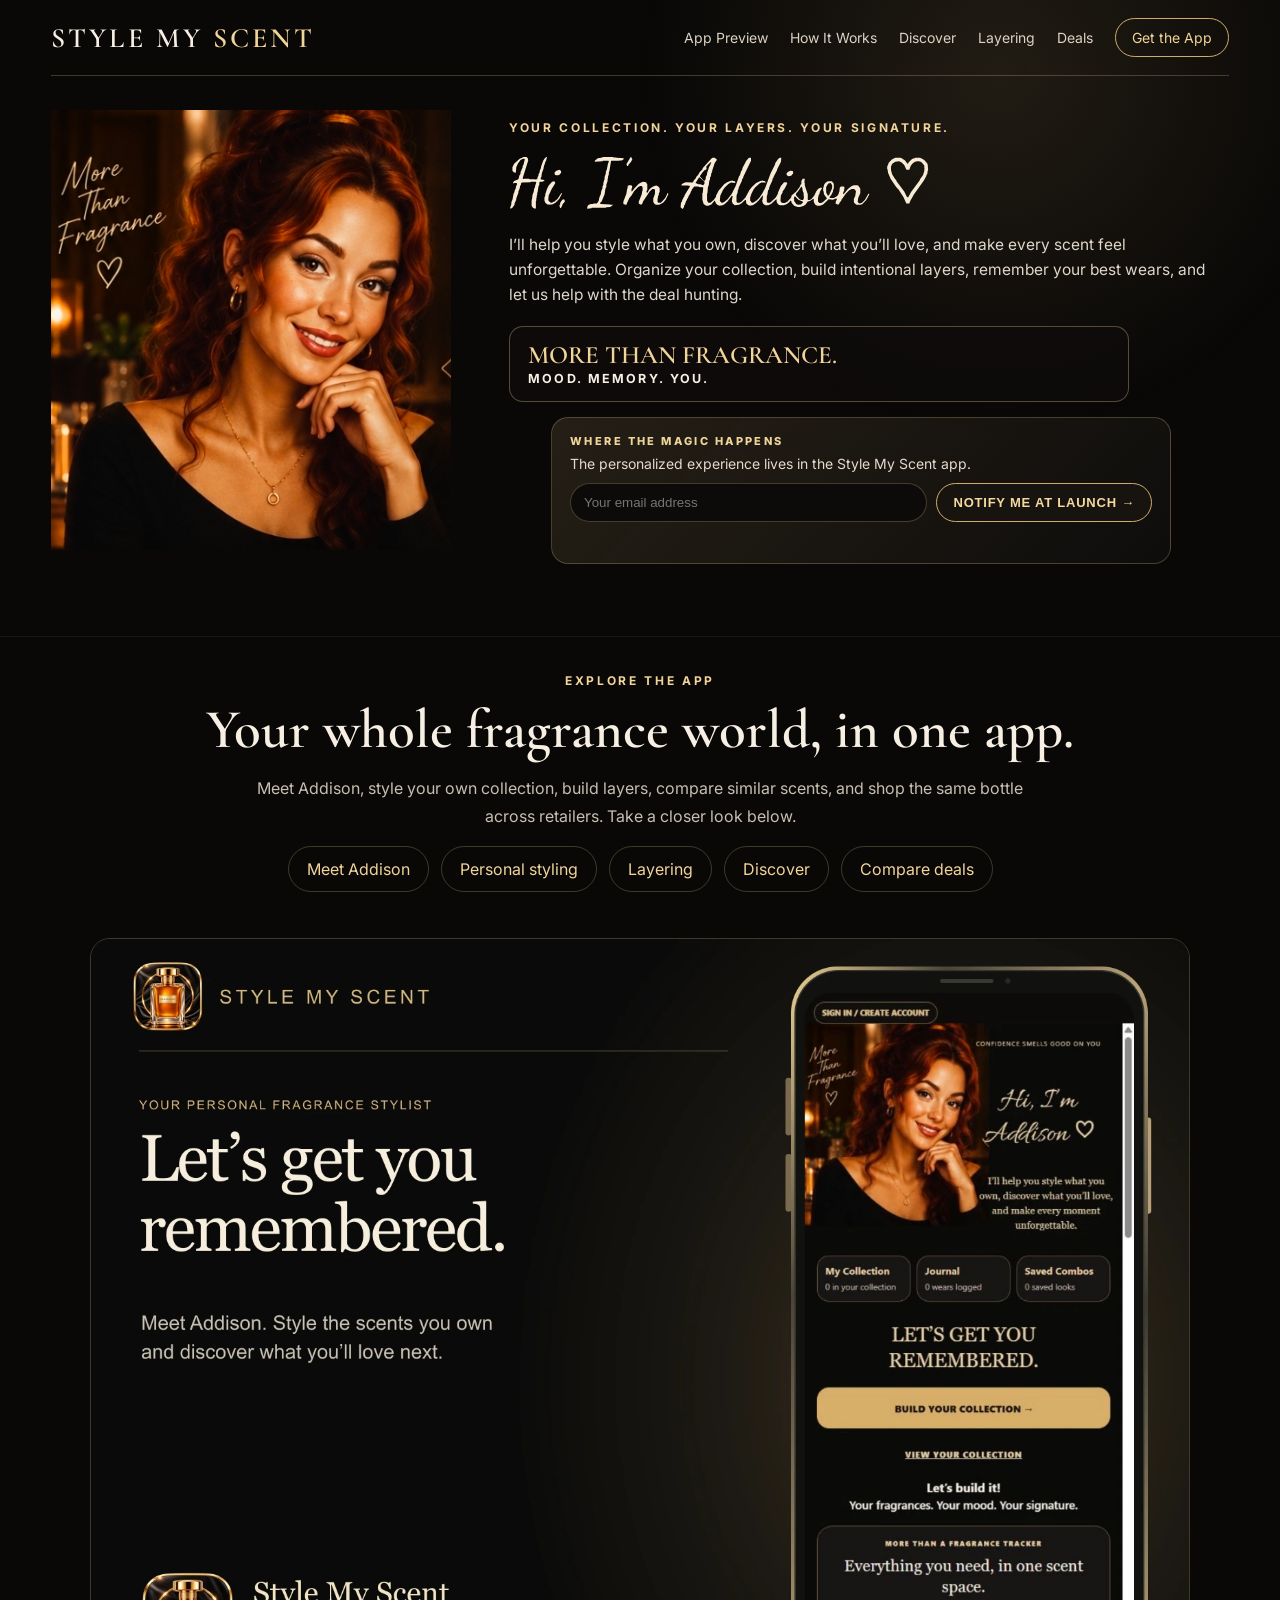
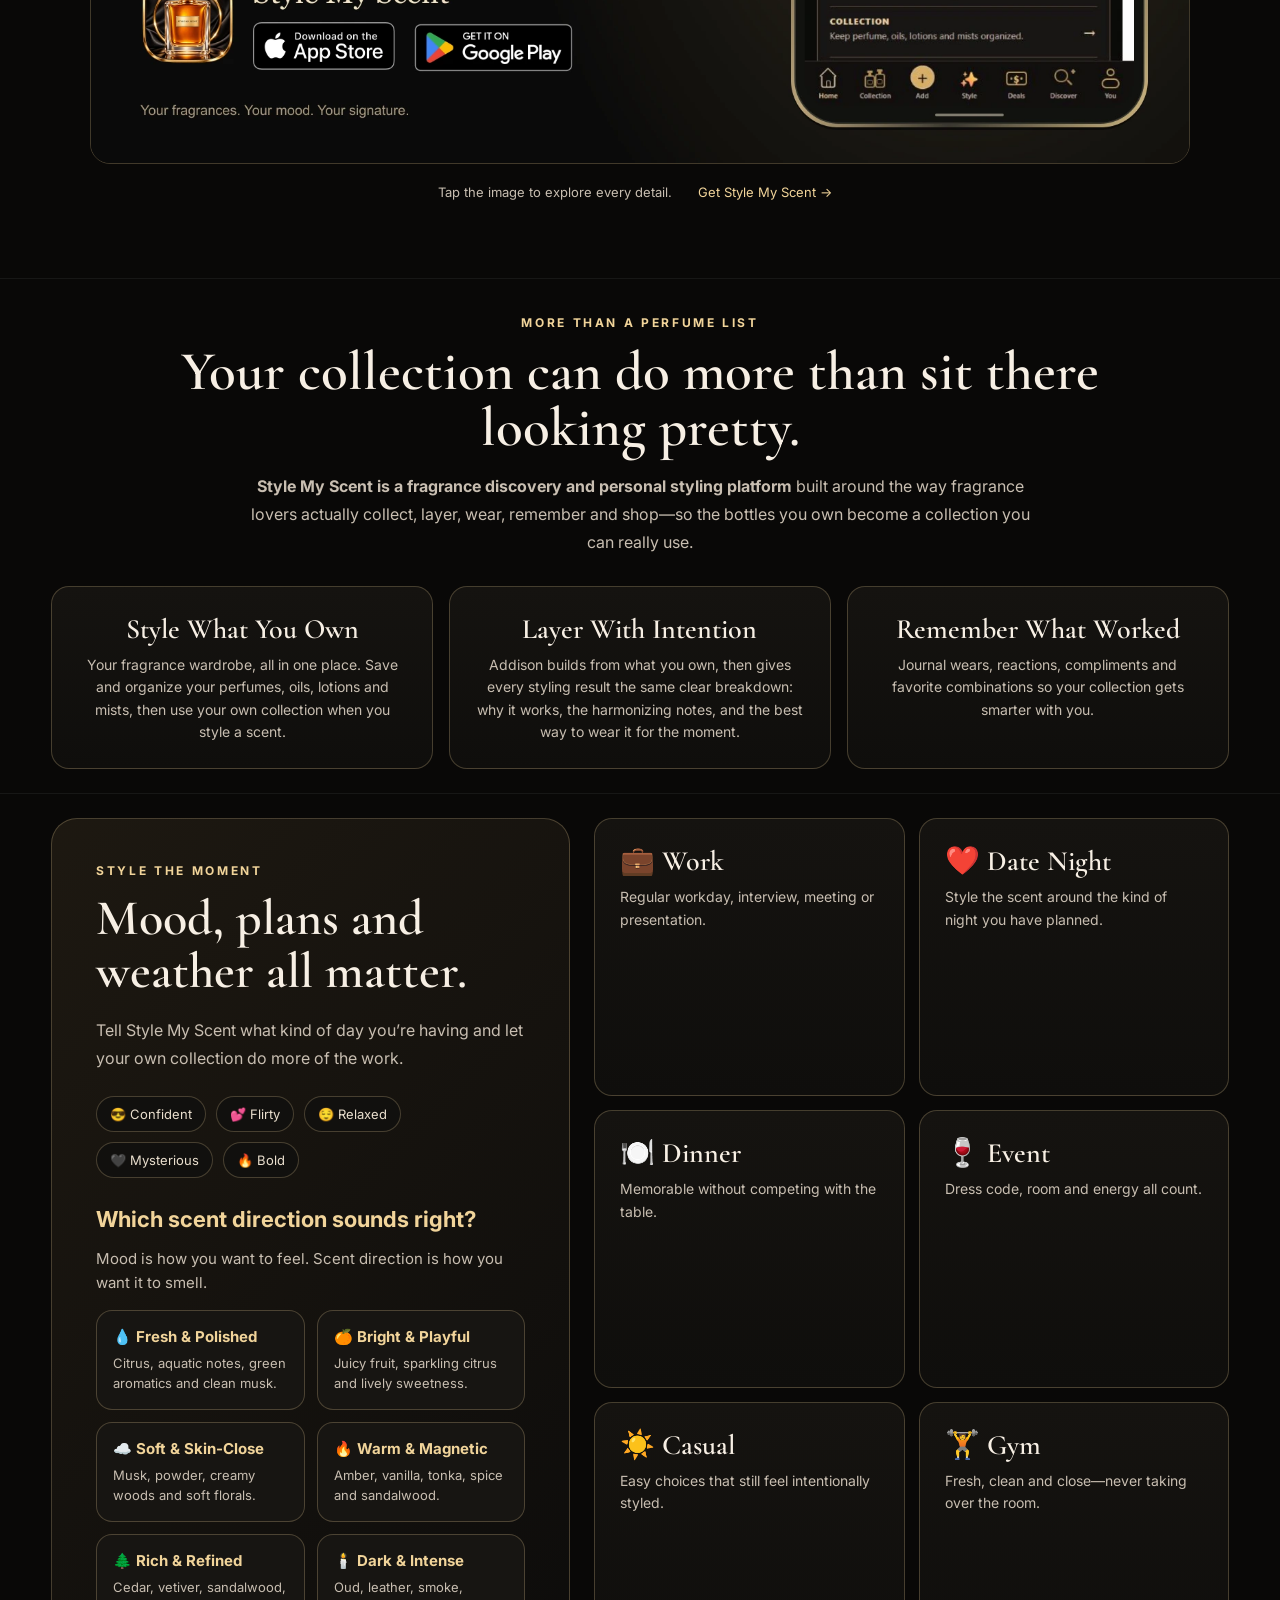
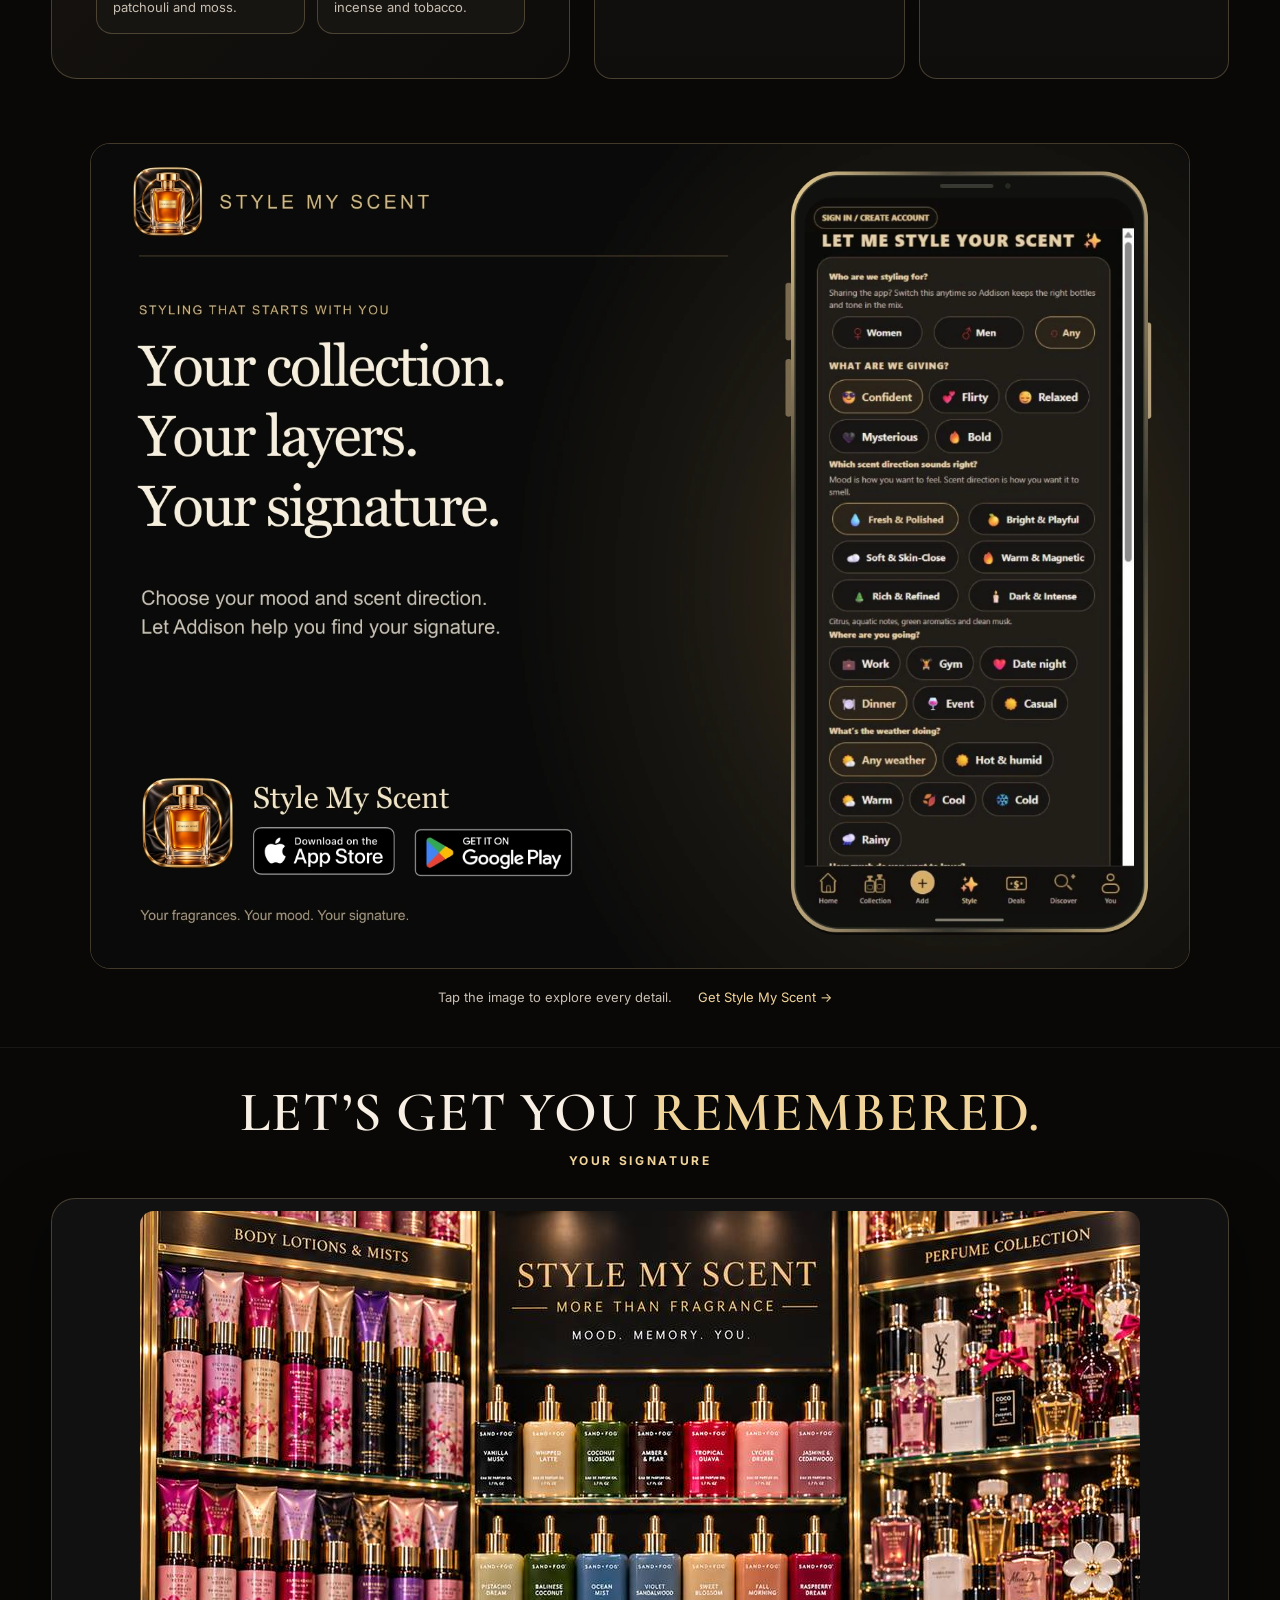
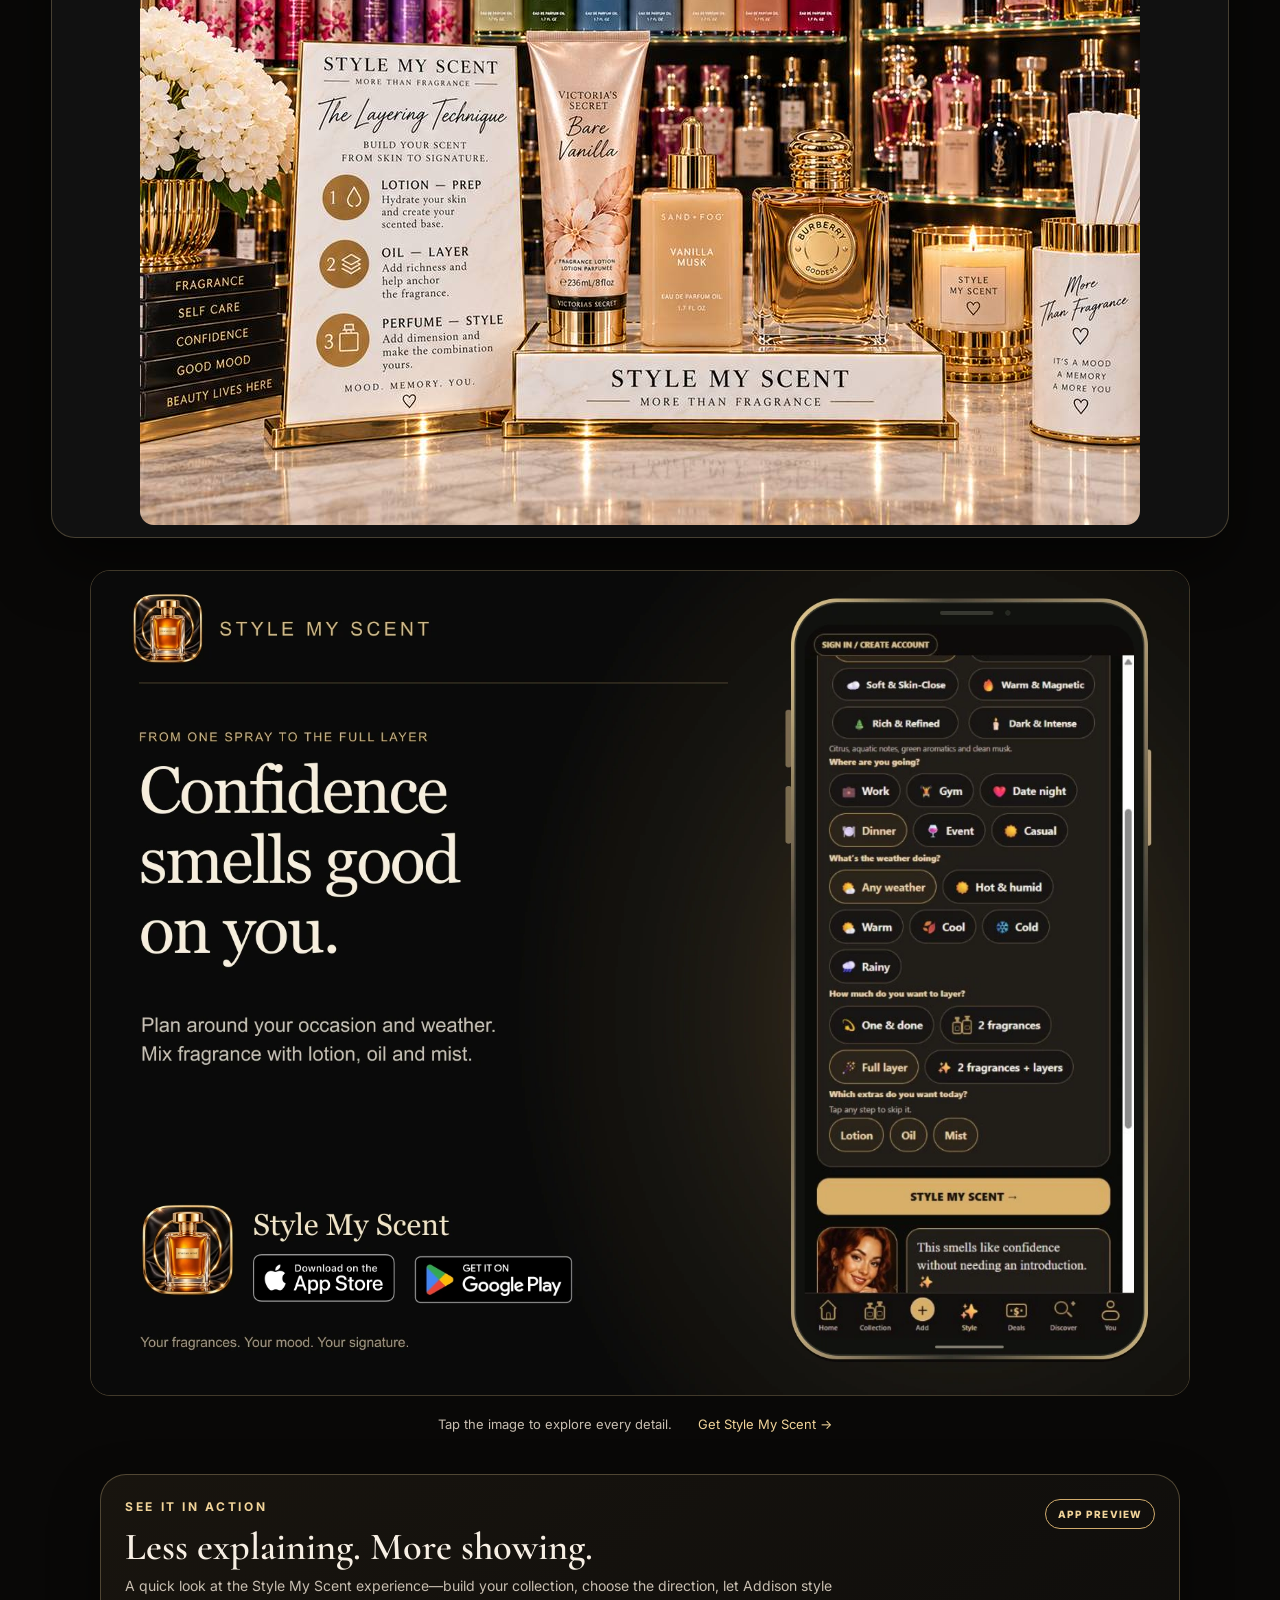
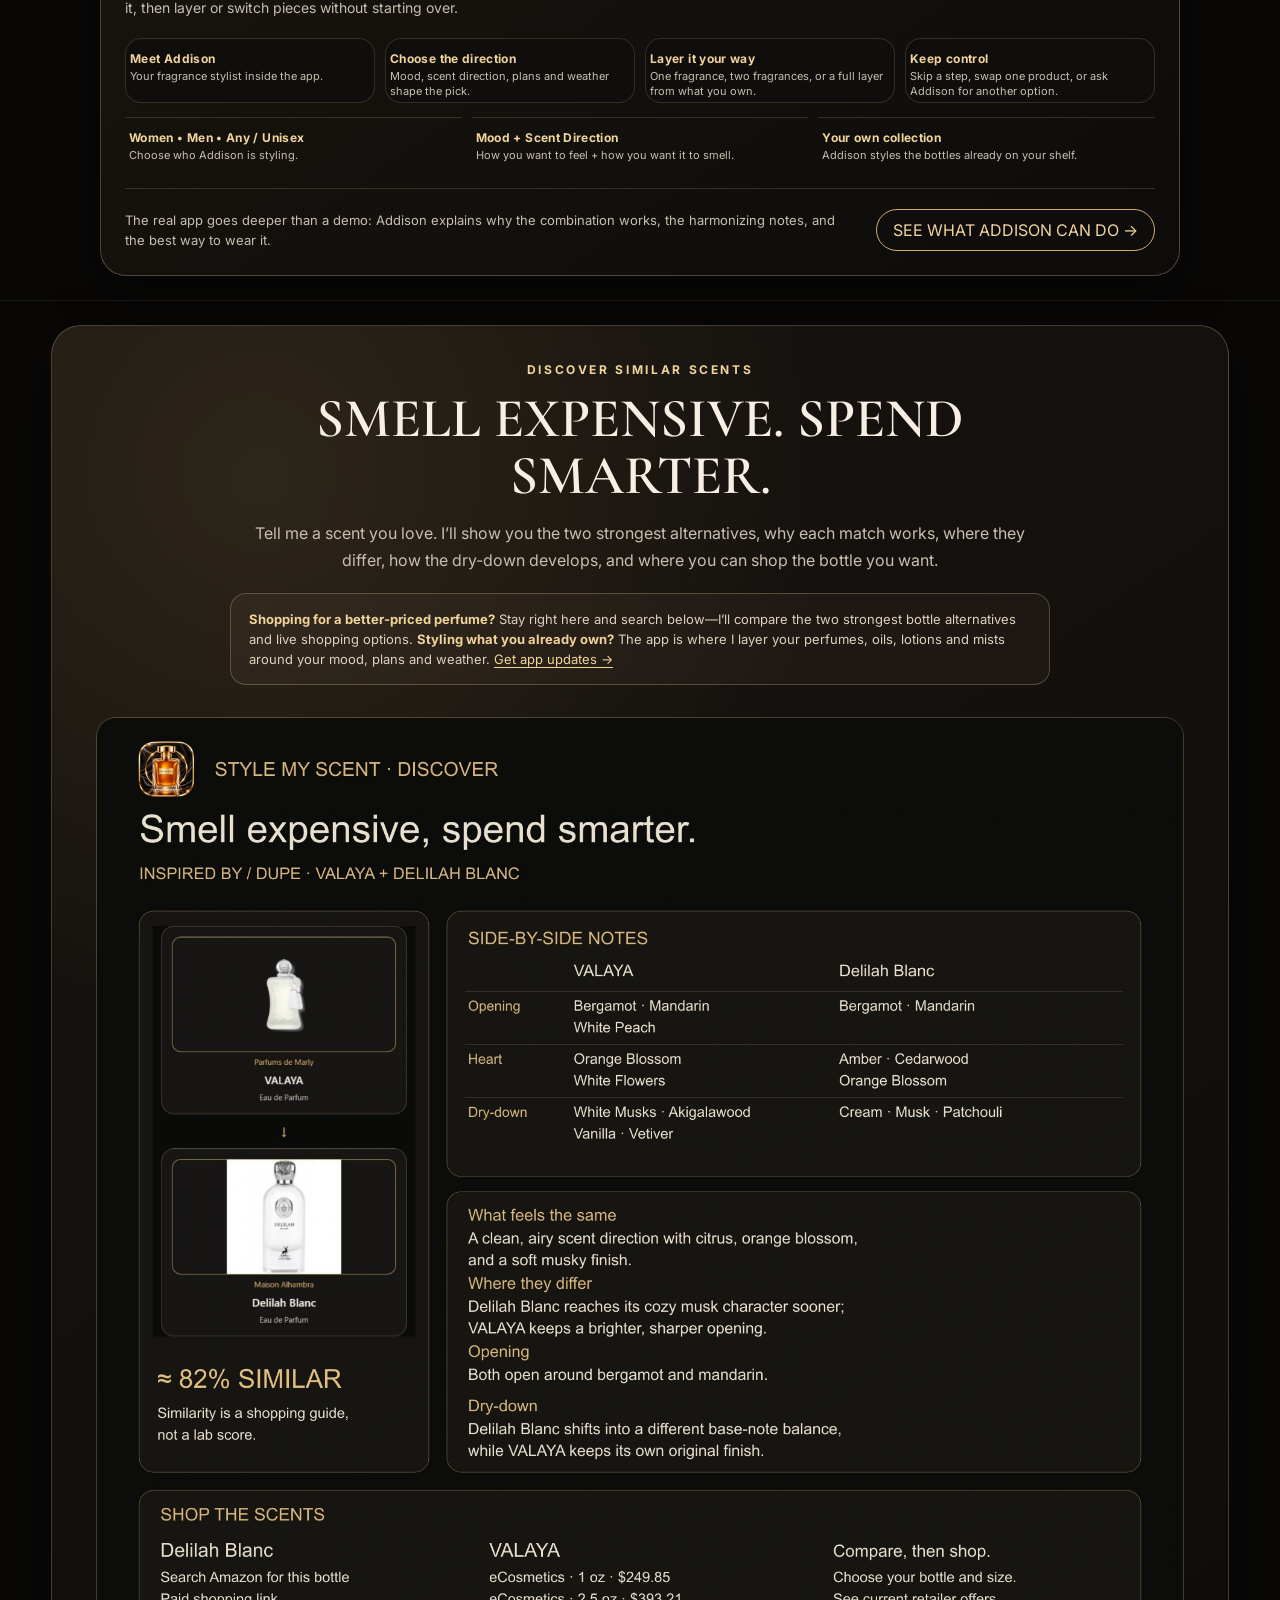
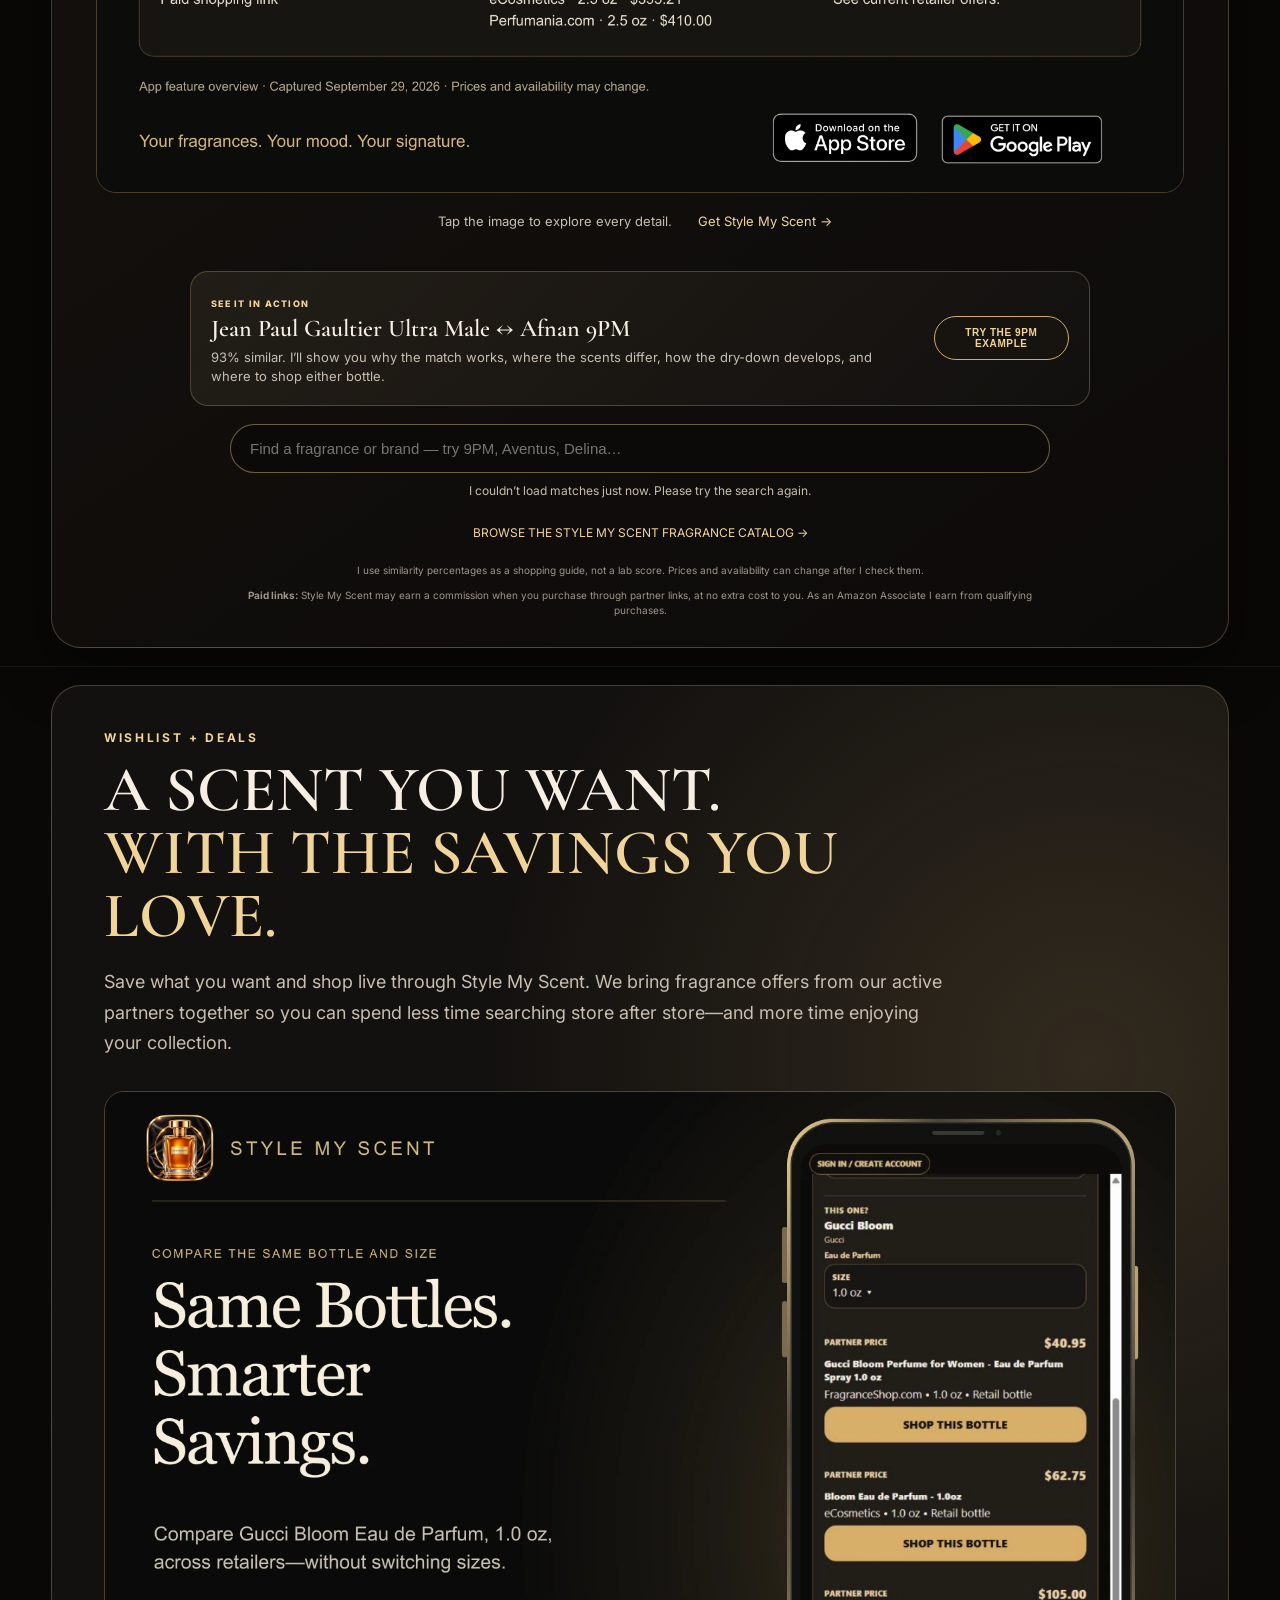
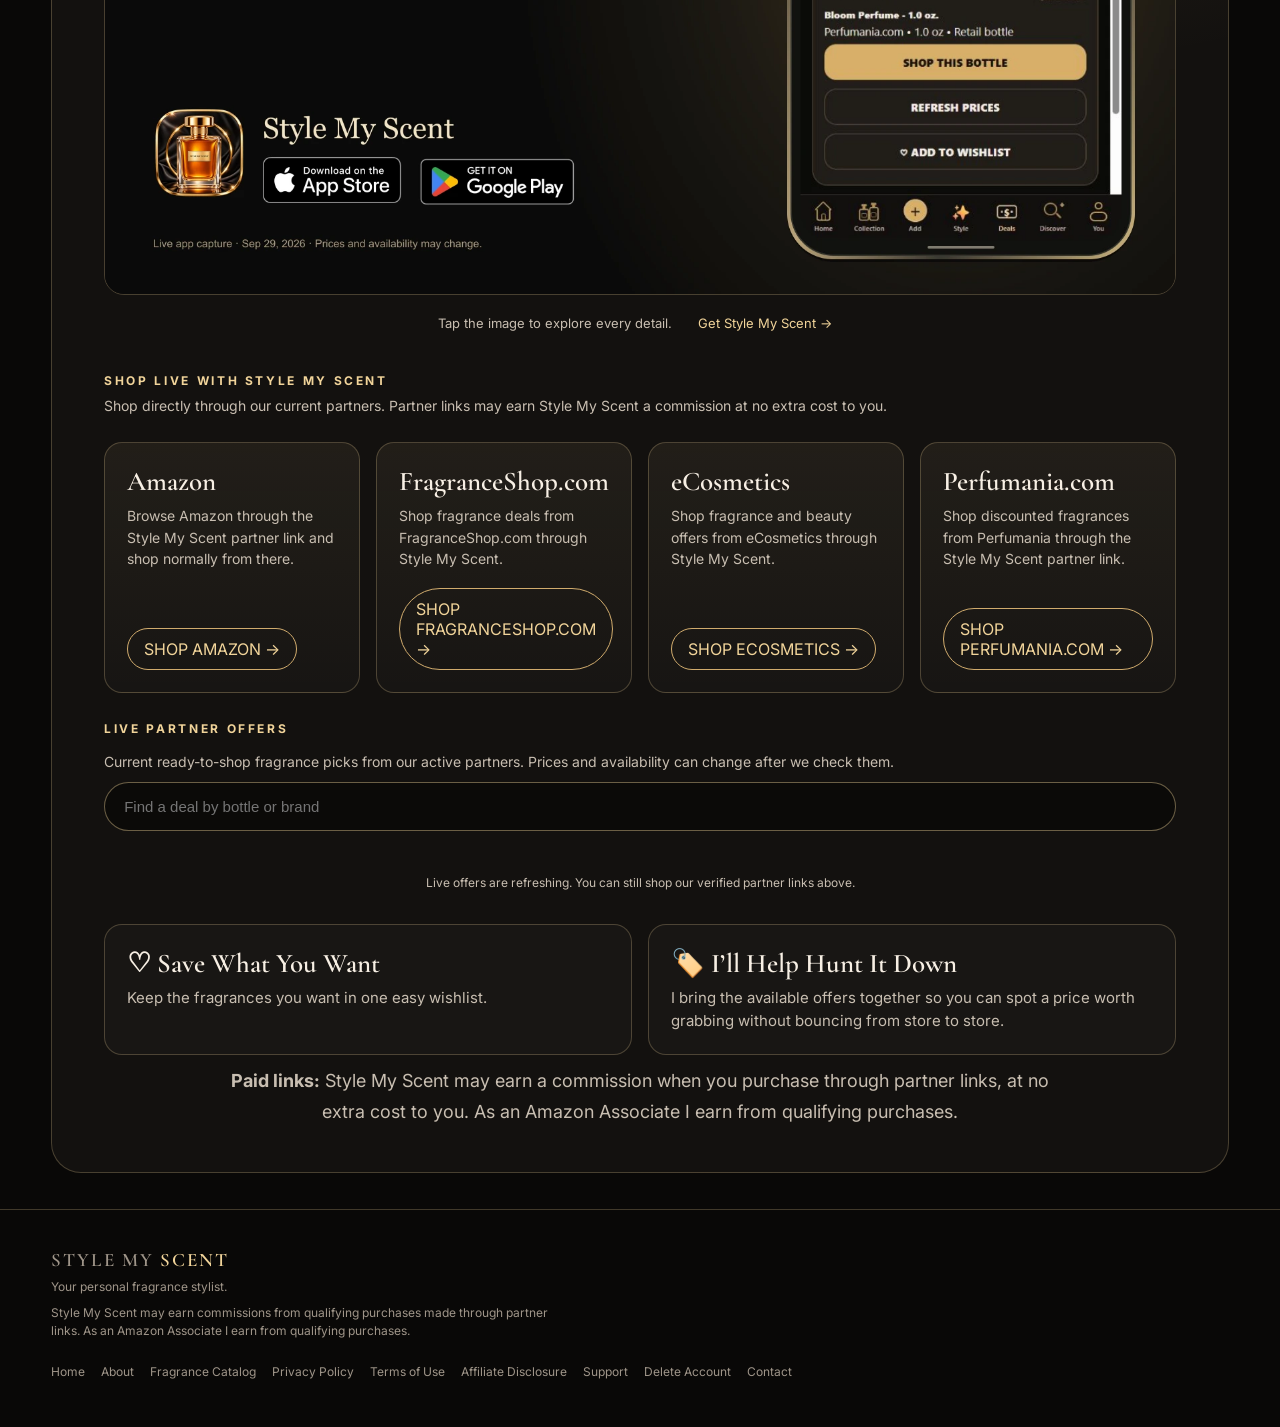
==== index.html @ 452c638c "Refresh live bottle detail and paging experience" ====
<!doctype html>
<html lang="en">
<head>
<meta charset="utf-8">
<meta name="viewport" content="width=device-width,initial-scale=1">
<title>Style My Scent | Personal Fragrance Stylist, Layering & Perfume Deals</title>
<meta name="description" content="Style My Scent is your personal fragrance stylist for perfume discovery, scent layering, collection organization, similar-fragrance comparisons and live fragrance deals.">
<meta name="robots" content="index,follow,max-image-preview:large">
<meta name="application-name" content="Style My Scent">
<link rel="canonical" href="https://stylemyscent.com/">
<link rel="preconnect" href="https://fonts.googleapis.com">
<link rel="preconnect" href="https://fonts.gstatic.com" crossorigin>
<link href="https://fonts.googleapis.com/css2?family=Cormorant+Garamond:wght@500;600;700&family=Dancing+Script:wght@400;700&family=Great+Vibes&family=Inter:wght@400;500;600;700&display=swap" rel="stylesheet">
<style>
:root{--bg:#090807;--panel:#14110f;--cream:#f7efe4;--muted:#c8beb1;--gold:#d0ab6d;--gold2:#f1d49a;--line:rgba(241,212,154,.24)}
*{box-sizing:border-box}html{scroll-behavior:smooth}body{margin:0;background:var(--bg);color:var(--cream);font-family:Inter,Arial,sans-serif;overflow-x:hidden}body:before{content:"";position:fixed;inset:0;pointer-events:none;background:radial-gradient(circle at 78% 8%,rgba(208,171,109,.12),transparent 28%)}a{color:inherit;text-decoration:none}img{display:block;max-width:100%}.wrap{width:min(1180px,92vw);margin:auto}.gold{color:var(--gold2)}
nav{height:76px;display:flex;align-items:center;justify-content:space-between;border-bottom:1px solid var(--line);position:relative;z-index:10}.brand{font:600 28px "Cormorant Garamond",serif;letter-spacing:.11em}.brand span{color:var(--gold2)}.navlinks{display:flex;gap:22px;align-items:center;font-size:14px;color:#ddd2c5}.navcta{border:1px solid var(--gold);border-radius:999px;padding:10px 16px;color:var(--gold2)}
.hero{min-height:560px;display:grid;grid-template-columns:minmax(320px,420px) minmax(0,1fr);gap:38px;padding:34px 0 42px;align-items:start;background:#090807}.addison-wrap{position:relative;width:min(400px,100%);min-height:0;aspect-ratio:450/495;margin:0;display:flex;align-items:flex-end;overflow:hidden;background:#090807;isolation:isolate;justify-self:start;align-self:start}.addison-wrap:before,.addison-wrap:after{content:none!important;display:none!important}.candle-light,.candle-light-1,.candle-light-2,.candle-light-3,.candle-light-4,.flame-cover,.scene-left,.scene-frame,.scene-shelf,.scene-items,.scene-bottle,.scene-candle,.scene-candle-body,.scene-wick,.scene-flame,.scene-candle-glow{display:none!important}.addison{position:absolute;z-index:1;width:240%;height:auto;max-width:none;max-height:none;left:-15.56%;top:-9.09%;object-fit:contain;object-position:left top;filter:none!important;-webkit-mask-image:none!important;mask-image:none!important}.hero-copy{position:relative;z-index:3;max-width:720px;min-width:0;margin:10px 0 0;padding:0 16px 0 0;text-align:left}.eyebrow{font-size:12px;letter-spacing:.22em;text-transform:uppercase;color:var(--gold2);font-weight:700;margin-bottom:14px}.hero-copy>.eyebrow{transform:none;margin-bottom:22px;text-align:left}.addison-script{margin:0 0 22px;color:#f8ead4;line-height:0;max-width:420px}.addison-script svg{display:block;width:420px;max-width:100%;height:auto;overflow:visible}.lead{font-size:15.5px;line-height:1.62;color:#e0d6ca;max-width:700px;margin:0}.hero-line{margin:19px 0 0;padding:15px 18px;border:1px solid rgba(241,212,154,.32);border-radius:14px;background:#0f0d0bc2;display:flex;flex-direction:column;gap:3px;max-width:620px}.hero-line strong{font:600 25px/1.05 "Cormorant Garamond",serif;color:var(--gold2)}.hero-line span{font-size:12.5px;letter-spacing:.17em;font-weight:700}.hero-app-callout{margin:15px auto 0;padding:16px 18px;border-radius:17px;background:linear-gradient(135deg,rgba(208,171,109,.14),rgba(255,255,255,.025));border:1px solid var(--line);max-width:620px}.magic-kicker{font-size:11px;letter-spacing:.22em;color:var(--gold2);font-weight:800}.hero-app-callout p{margin:7px 0 11px;color:#e5dacd;font-size:14px}.waitlist-form{display:flex;gap:9px;flex-wrap:wrap}.waitlist-form input{flex:1 1 220px;min-width:0;border:1px solid var(--line);background:#0c0b09;color:var(--cream);padding:11px 13px;border-radius:999px;outline:none}.waitlist-form button{border:1px solid var(--gold);background:#17130f;color:#f5d99f;padding:10px 16px;border-radius:999px;font-weight:800;font-size:13px;letter-spacing:.06em;cursor:pointer}.waitlist-status{font-size:12px;color:var(--gold2);margin-top:9px;min-height:16px}
section{padding:36px 0;border-top:1px solid rgba(255,255,255,.06)}#how{padding-bottom:24px}#mood{padding-top:24px;padding-bottom:32px}#layering{padding-top:36px;padding-bottom:24px}#discover{padding-top:24px;padding-bottom:18px}#deals{padding-top:18px;padding-bottom:36px}.center{text-align:center}.section-title{font:600 clamp(38px,4.3vw,58px)/1.02 "Cormorant Garamond",serif;margin:10px auto 16px;max-width:960px}.section-copy{max-width:790px;margin:0 auto;color:var(--muted);line-height:1.75}.feature-grid{display:grid;grid-template-columns:repeat(3,1fr);gap:16px;margin-top:30px}.feature,.event{padding:25px;border:1px solid var(--line);border-radius:18px;background:linear-gradient(180deg,#151310,#0f0e0c)}.feature h3,.event b{font:600 28px "Cormorant Garamond",serif;margin:0 0 8px;display:block}.feature p,.event span{color:var(--muted);font-size:14px;line-height:1.6;margin:0}.mood-layout{display:grid;grid-template-columns:.9fr 1.1fr;gap:24px}.mood-copy{padding:44px;border:1px solid var(--line);border-radius:26px;background:linear-gradient(135deg,rgba(208,171,109,.1),rgba(255,255,255,.02))}.mood-copy .big{font:600 clamp(38px,4vw,50px)/1.06 "Cormorant Garamond",serif;margin-top:7px}.chips{display:flex;flex-wrap:wrap;gap:10px;margin-top:24px}.chip{border:1px solid var(--line);border-radius:999px;padding:9px 13px;background:#11100e;color:#eadfce;font-size:13px}.event-grid{display:grid;grid-template-columns:repeat(2,1fr);gap:14px}
.discover-shell{border:1px solid var(--line);border-radius:30px;padding:34px;background:linear-gradient(145deg,#17130f,#0e0c0a);box-shadow:0 24px 60px #0007}.discover-head{display:flex;align-items:flex-end;justify-content:space-between;gap:22px;margin-bottom:24px}.discover-copy{max-width:720px}.discover-search{border:1px solid rgba(241,212,154,.38);border-radius:999px;padding:13px 18px;background:#0b0a08;color:#a99f92;min-width:280px;font-size:14px}.discover-grid{display:grid;grid-template-columns:repeat(4,1fr);gap:14px}.discover-card{border:1px solid var(--line);border-radius:20px;background:#11100e;padding:18px;min-height:230px;display:flex;flex-direction:column}.bottle-art{width:72px;height:106px;margin:2px auto 16px;border:1px solid rgba(241,212,154,.55);border-radius:12px 12px 18px 18px;background:linear-gradient(160deg,#30271d,#0e0c0a);box-shadow:0 12px 28px #0009;position:relative}.bottle-art:before{content:"";position:absolute;width:34px;height:17px;left:18px;top:-14px;border:1px solid rgba(241,212,154,.5);background:#17130f;border-radius:4px 4px 1px 1px}.discover-card h3{font:600 24px/1.05 "Cormorant Garamond",serif;margin:0 0 4px}.discover-card .maker{font-size:11px;color:var(--gold2);letter-spacing:.08em;text-transform:uppercase}.discover-card p{font-size:12px;line-height:1.55;color:var(--muted);margin:10px 0 14px}.discover-actions{margin-top:auto;display:flex;gap:7px;flex-wrap:wrap}.mini-btn{border:1px solid var(--gold);border-radius:999px;padding:7px 9px;color:var(--gold2);font-size:9px;font-weight:800;letter-spacing:.05em}.discover-note{text-align:center;color:var(--muted);font-size:12px;margin-top:20px}.discover-note strong{color:var(--gold2)}
.story-head{max-width:900px;margin:0 auto 30px;text-align:center;padding:0 18px}.story-kicker{font:600 clamp(36px,4.5vw,56px)/1.02 "Cormorant Garamond",serif;letter-spacing:.015em;margin:0 auto 12px;max-width:900px}.story-signature{margin:0 auto 24px}.layering-hero{width:100%;border-radius:24px;border:1px solid var(--line);box-shadow:0 24px 60px #0008;overflow:hidden;background:#111;padding:12px;text-align:center}.layering-hero img{display:block;width:auto;max-width:100%;height:auto;margin:0 auto;border-radius:14px;background:#111;object-fit:contain}
.addison-visual-showcase{max-width:1080px;margin:26px auto 0;border:1px solid rgba(241,212,154,.28);border-radius:26px;background:linear-gradient(145deg,rgba(208,171,109,.08),rgba(255,255,255,.02));padding:24px;box-shadow:0 20px 50px #0006}
.addison-visual-head{display:flex;align-items:flex-start;justify-content:space-between;gap:24px;margin-bottom:18px}
.addison-visual-head h3{font:600 clamp(30px,3vw,44px)/1.02 "Cormorant Garamond",serif;margin:5px 0 8px}
.addison-visual-head p{margin:0;color:var(--muted);font-size:14px;line-height:1.6;max-width:720px}
.app-preview-points{display:grid;grid-template-columns:repeat(3,1fr);gap:10px;margin-top:14px}.app-preview-points-primary{grid-template-columns:repeat(4,1fr);margin-top:4px;margin-bottom:8px}.app-preview-points-primary span{border:1px solid rgba(241,212,154,.16);border-radius:16px;padding:16px;background:#100e0c}
.app-preview-points span{display:flex;flex-direction:column;gap:3px;border-top:1px solid rgba(241,212,154,.16);padding:12px 4px 2px}
.app-preview-points strong{color:var(--gold2);font-size:12px;letter-spacing:.03em}
.app-preview-points small{color:var(--muted);font-size:11px;line-height:1.45}
@media(max-width:900px){.app-preview-points{grid-template-columns:1fr 1fr}.addison-visual-head{flex-direction:column}}
@media(max-width:540px){.addison-visual-showcase{padding:18px 14px}.app-preview-points{grid-template-columns:1fr;margin-top:8px}}
.addison-layer-preview{max-width:980px;margin:24px auto 0;border:1px solid rgba(241,212,154,.32);border-radius:24px;background:linear-gradient(145deg,rgba(208,171,109,.10),rgba(255,255,255,.025));padding:28px;box-shadow:0 20px 50px #0006}
.addison-layer-preview-head{display:flex;align-items:flex-start;justify-content:space-between;gap:24px;margin-bottom:22px}
.addison-layer-preview-head h3{font:600 clamp(30px,3vw,42px)/1.02 "Cormorant Garamond",serif;margin:5px 0 8px}
.addison-layer-preview-head p{margin:0;color:var(--muted);font-size:14px;line-height:1.65;max-width:700px}
.addison-layer-badge{flex:0 0 auto;border:1px solid var(--gold);border-radius:999px;padding:8px 12px;color:var(--gold2);font-size:10px;font-weight:800;letter-spacing:.11em}
.addison-layer-stack{display:grid;grid-template-columns:repeat(3,minmax(0,1fr));gap:12px;margin:0 0 20px}.addison-style-modes{grid-template-columns:repeat(4,minmax(0,1fr))}.addison-style-modes .addison-layer-item p{margin:9px 0 0;color:var(--muted);font-size:12px;line-height:1.55}
.addison-layer-item{border:1px solid rgba(241,212,154,.18);border-radius:16px;background:#100e0c;padding:15px}
.addison-layer-item span{display:block;color:var(--gold2);font-size:9px;letter-spacing:.15em;font-weight:800;text-transform:uppercase;margin-bottom:6px}
.addison-layer-item b{display:block;font:600 20px/1.08 "Cormorant Garamond",serif;color:var(--cream)}
.addison-layer-copy{border-top:1px solid rgba(241,212,154,.16);padding-top:20px}
.addison-layer-copy h4{font:600 24px/1.05 "Cormorant Garamond",serif;margin:0 0 9px;color:var(--gold2)}
.addison-layer-copy p{margin:0 0 17px;color:#e8dccd;font-size:14px;line-height:1.68}
.addison-layer-copy ul{margin:0 0 20px;padding-left:20px;color:var(--muted)}
.addison-layer-copy li{margin:0 0 9px;line-height:1.6;font-size:13px}
.addison-layer-copy li strong{color:var(--cream)}
.addison-layer-signoff{font:700 21px "Dancing Script",cursive;color:var(--gold2);margin-top:4px}
.addison-layer-cta{display:flex;align-items:center;justify-content:space-between;gap:18px;margin-top:22px;padding-top:20px;border-top:1px solid rgba(241,212,154,.16)}
.addison-layer-cta span{color:var(--muted);font-size:13px;line-height:1.55}
.addison-layer-cta a{flex:0 0 auto}
@media(max-width:820px){.addison-layer-preview{padding:22px 18px}.addison-layer-preview-head,.addison-layer-cta{flex-direction:column;align-items:flex-start}.addison-layer-stack,.addison-style-modes{grid-template-columns:1fr 1fr}.addison-layer-badge{align-self:flex-start}}@media(max-width:520px){.addison-style-modes{grid-template-columns:1fr}}
.discover-shell{border:1px solid var(--line);border-radius:28px;padding:34px;background:linear-gradient(135deg,rgba(208,171,109,.1),rgba(255,255,255,.02));margin-top:28px}.discover-grid{display:grid;grid-template-columns:repeat(4,1fr);gap:14px;margin-top:26px}.discover-card{border:1px solid var(--line);border-radius:18px;background:#11100e;overflow:hidden;min-width:0}.discover-card img,.discover-fallback{width:100%;height:190px;object-fit:contain;background:#f6f0e7}.discover-fallback{display:flex;align-items:center;justify-content:center;color:#6d5a3a;font:700 30px "Cormorant Garamond",serif}.discover-card-copy{padding:16px}.discover-card-copy h3{font:600 24px/1.05 "Cormorant Garamond",serif;margin:5px 0 8px}.discover-card-copy p{font-size:13px;color:#e4d6c5;margin:0 0 7px}.discover-card-copy span{font-size:11px;color:var(--muted)}.discover-meta{font-size:10px;letter-spacing:.14em;color:var(--gold2);font-weight:800}.discover-status{text-align:center;color:var(--muted);font-size:12px;margin-top:18px}@media(max-width:900px){.discover-grid{grid-template-columns:repeat(2,1fr)}}@media(max-width:520px){.discover-grid{grid-template-columns:1fr 1fr}.discover-shell{padding:24px 16px}.discover-card img,.discover-fallback{height:150px}}
.deals{border:1px solid var(--line);border-radius:30px;padding:44px 52px;background:radial-gradient(circle at 88% 18%,rgba(208,171,109,.16),transparent 30%),#13110f}.deals h2{font:600 clamp(42px,5vw,68px)/.98 "Cormorant Garamond",serif;margin:10px 0 20px;max-width:900px}.deals p{max-width:850px;color:var(--muted);font-size:18px;line-height:1.7}.web-discover-example{display:flex;align-items:center;justify-content:space-between;gap:20px;margin:24px auto 18px;padding:18px 20px;border:1px solid var(--line);border-radius:18px;background:linear-gradient(135deg,rgba(241,212,154,.08),rgba(255,255,255,.02));max-width:900px;text-align:left}.web-discover-example-copy{display:flex;flex-direction:column;gap:5px}.web-discover-example-copy strong{font:600 24px "Cormorant Garamond",serif}.web-discover-example-copy span{color:var(--muted);font-size:13px;line-height:1.5}.web-discover-more[hidden]{display:none!important}.deal-grid{display:grid;grid-template-columns:1fr 1fr;gap:16px;margin-top:28px}.deal-card{border:1px solid var(--line);border-radius:18px;padding:22px;background:#ffffff06}.deal-card b{font:600 27px "Cormorant Garamond",serif;display:block;margin-bottom:6px}.deal-card span{color:var(--muted);font-size:15px;line-height:1.55}.partner-shop-grid{display:grid;grid-template-columns:repeat(4,minmax(0,1fr));gap:16px;margin:24px 0}.partner-shop-card{border:1px solid var(--line);border-radius:18px;padding:22px;background:linear-gradient(180deg,rgba(241,212,154,.07),rgba(255,255,255,.02));display:flex;flex-direction:column;align-items:flex-start;min-height:190px}.partner-shop-card b{font:600 27px "Cormorant Garamond",serif;display:block;margin-bottom:7px}.partner-shop-card span{color:var(--muted);font-size:14px;line-height:1.55;flex:1}.partner-shop-card .navcta{display:inline-flex;margin-top:18px}.shop-live-heading{margin-top:28px}.shop-live-heading .eyebrow{margin-bottom:6px}
footer{border-top:1px solid var(--line);padding:38px 0 48px;color:#9f9589;font-size:12px}.foot{display:flex;justify-content:space-between;gap:24px;flex-wrap:wrap}.legal{display:flex;gap:16px;flex-wrap:wrap}.legal a:hover{color:var(--gold2)}
@media(max-width:1040px){.hero{grid-template-columns:minmax(280px,360px) minmax(0,1fr);gap:28px}.addison-wrap{width:min(350px,100%);min-height:0;aspect-ratio:450/495}.addison{width:240%;height:auto;max-width:none;max-height:none;left:-15.56%;top:-9.09%}.hero-copy{margin-top:6px;padding-right:8px}.addison-script{max-width:360px}.addison-script svg{width:360px}.lead{font-size:15px}.hero-line,.hero-app-callout{max-width:600px}.discover-grid{grid-template-columns:repeat(2,1fr)}}
@media(max-width:820px){section{padding:30px 0}#how{padding-bottom:20px}#mood{padding-top:20px;padding-bottom:26px}#layering{padding-top:30px;padding-bottom:20px}#discover{padding-top:20px;padding-bottom:14px}#deals{padding-top:14px;padding-bottom:30px}.navlinks{display:none}.hero{grid-template-columns:1fr;gap:18px;min-height:0}.addison-wrap{width:min(360px,90vw);min-height:0;aspect-ratio:450/495;margin:0 auto}.addison{width:240%;height:auto;max-width:none;max-height:none;left:-15.56%;top:-9.09%;object-position:left top;transform:none}.hero-copy{margin:0 auto;text-align:center;padding:0 16px;max-width:680px}.hero-copy>.eyebrow{transform:none;margin-bottom:22px;text-align:center}.addison-script{max-width:280px;margin:0 auto 18px}.addison-script svg{width:280px}.lead,.hero-line,.hero-app-callout{margin-left:auto;margin-right:auto}.hero-line{align-items:center}.feature-grid,.event-grid,.deal-grid,.partner-shop-grid{grid-template-columns:1fr}.web-discover-example{flex-direction:column;align-items:stretch;text-align:center}.web-discover-example .web-discover-btn{align-self:center}.mood-layout{grid-template-columns:1fr}.deals,.mood-copy,.discover-shell{padding:34px 22px}.story-kicker{font-size:40px}.discover-head{align-items:stretch;flex-direction:column}.discover-search{min-width:0;width:100%}}
@media(max-width:560px){.discover-grid{grid-template-columns:1fr}}
@media(max-width:480px){.addison-wrap{width:min(330px,90vw);min-height:0;aspect-ratio:450/495}.addison{width:240%;height:auto;max-width:none;max-height:none;left:-15.56%;top:-9.09%}.hero-copy{margin-top:0}.addison-script{max-width:250px}.addison-script svg{width:250px}.lead{font-size:15px}.section-title{font-size:38px}.story-kicker{font-size:34px}.story-head{margin-bottom:24px}}

.discover-feature{border:1px solid var(--line);border-radius:30px;padding:36px 44px 30px;background:radial-gradient(circle at 18% 8%,rgba(208,171,109,.13),transparent 28%),linear-gradient(145deg,#17130f,#0d0b0a);box-shadow:0 24px 60px #0007}.discover-feature-head{max-width:900px;margin:0 auto 30px}.discover-intro{max-width:780px;margin:0 auto;color:var(--muted);font-size:16px;line-height:1.72}.discover-path-note{max-width:820px;margin:18px auto 0;padding:15px 18px;border:1px solid rgba(241,212,154,.26);border-radius:16px;background:rgba(241,212,154,.045);color:#ded1bf;font-size:13px;line-height:1.55;text-align:left}.discover-path-note strong{color:var(--gold2)}.discover-path-note a{color:var(--gold2);text-decoration:underline;text-underline-offset:3px}.similarity-grid{display:grid;grid-template-columns:1fr 1fr;gap:18px}.similarity-card{position:relative;overflow:hidden;border:1px solid var(--line);border-radius:24px;padding:26px;background:#11100e;min-height:350px}.similarity-card:before{content:"";position:absolute;width:260px;height:260px;border-radius:50%;filter:blur(40px);opacity:.15;right:-70px;top:-90px}.similarity-women:before{background:#d7a0a0}.similarity-men:before{background:#7891aa}.similarity-tag{position:relative;z-index:1;font-size:10px;letter-spacing:.18em;color:var(--gold2);font-weight:800}.similarity-pair{position:relative;z-index:1;display:grid;grid-template-columns:1fr 92px 1fr;gap:12px;align-items:center;margin:30px 0 22px}.scent-side{padding:14px 8px 16px;border:1px solid rgba(241,212,154,.18);border-radius:18px;background:rgba(255,255,255,.025);min-height:220px;display:flex;flex-direction:column;justify-content:flex-start;text-align:center}.scent-bottle{width:100%;height:132px;object-fit:contain;display:block;margin:2px auto 10px;border-radius:12px;background:#f7f1e8}.scent-name{font:600 clamp(20px,2vw,28px)/1.03 "Cormorant Garamond",serif;color:var(--cream);margin:0}.scent-brand{font-size:9px;letter-spacing:.13em;color:var(--gold2);font-weight:800;margin-top:5px;text-transform:uppercase}.scent-kicker{font-size:9px;letter-spacing:.14em;color:var(--gold2);font-weight:800;margin-bottom:8px}.scent-side h3{font:600 clamp(24px,2.3vw,34px)/1.02 "Cormorant Garamond",serif;margin:0;color:var(--cream)}.similarity-mark{text-align:center;color:var(--gold2)}.similarity-mark span{display:block;font-size:28px;line-height:1;margin-bottom:8px}.similarity-mark b{font-size:8px;letter-spacing:.11em;line-height:1.35}.same-vibe{font:600 27px/1 "Cormorant Garamond",serif;color:var(--gold2);margin-bottom:12px}.why-copy{position:relative;z-index:1;color:var(--muted);font-size:13px;line-height:1.65;margin:0}.why-copy strong{color:var(--cream)}.discover-app-cta{display:flex;align-items:center;justify-content:space-between;gap:28px;margin-top:20px;padding:26px 28px;border:1px solid rgba(241,212,154,.34);border-radius:22px;background:linear-gradient(120deg,#0e0d0b,#1b160f)}.discover-app-cta h3{font:600 32px/1.05 "Cormorant Garamond",serif;margin:4px 0 8px}.discover-app-cta p{margin:0;color:var(--muted);font-size:14px}.discover-app-btn{flex:0 0 auto;border:1px solid var(--gold);border-radius:999px;padding:14px 18px;color:var(--gold2);font-size:11px;font-weight:900;letter-spacing:.08em;white-space:nowrap;background:#1b160f}.comparison-note{text-align:center;color:#9f9589;font-size:10px;line-height:1.45;margin:11px auto 0;max-width:820px}@media(max-width:900px){.similarity-grid{grid-template-columns:1fr}.discover-app-cta{align-items:flex-start;flex-direction:column}.discover-app-btn{white-space:normal;text-align:center}}@media(max-width:560px){.discover-feature{padding:28px 16px}.similarity-card{padding:20px 14px}.similarity-pair{grid-template-columns:1fr 52px 1fr;gap:7px}.scent-side{padding:10px 5px 12px;min-height:190px}.scent-bottle{height:105px}.scent-name{font-size:19px}.similarity-mark b{font-size:7px}.discover-app-cta{padding:22px 18px}.discover-app-cta h3{font-size:28px}}


/* Full website Discover experience */
.web-discover-toolbar{display:flex;flex-direction:column;gap:10px;margin:8px auto 24px;max-width:820px}
.web-discover-search{width:100%;border:1px solid rgba(241,212,154,.42);border-radius:999px;padding:15px 19px;background:#0b0a08;color:var(--cream);font-size:15px;outline:none}
.web-discover-search:focus{border-color:var(--gold);box-shadow:0 0 0 3px rgba(208,171,109,.09)}
.web-discover-status{text-align:center;color:var(--muted);font-size:12px;min-height:18px}
.web-discover-grid{display:grid;grid-template-columns:repeat(2,minmax(0,1fr));gap:18px}
.web-compare-card{border:1px solid var(--line);border-radius:24px;background:#11100e;padding:22px;display:flex;flex-direction:column;gap:16px;min-width:0}
.web-compare-pair{display:grid;grid-template-columns:minmax(0,1fr) 52px minmax(0,1fr);align-items:center;gap:10px}
.web-compare-side{text-align:center;min-width:0}.web-compare-side.is-shop-link{cursor:pointer;border-radius:16px;padding:4px;transition:transform .16s ease,background .16s ease}.web-compare-side.is-shop-link:hover,.web-compare-side.is-shop-link:focus-visible{transform:translateY(-2px);background:rgba(241,212,154,.045);outline:1px solid rgba(241,212,154,.25)}.web-compare-side.is-shop-link img{transition:transform .16s ease}.web-compare-side.is-shop-link:hover img,.web-compare-side.is-shop-link:focus-visible img{transform:scale(1.025)}
.web-compare-side img{width:100%;height:150px;object-fit:contain;display:block;background:transparent}
.web-compare-side .fallback{height:150px;border:1px solid rgba(241,212,154,.22);border-radius:16px;display:flex;align-items:center;justify-content:center;color:var(--gold2);font:700 26px "Cormorant Garamond",serif;background:#0c0b09}
.web-compare-kicker{font-size:9px;letter-spacing:.14em;color:var(--gold2);font-weight:800;margin-top:8px}
.web-compare-name{font:600 22px/1.04 "Cormorant Garamond",serif;color:var(--cream);margin-top:4px;overflow-wrap:anywhere}
.web-compare-brand{font-size:10px;letter-spacing:.08em;color:var(--muted);margin-top:5px}.web-compare-notes{display:flex;flex-wrap:wrap;justify-content:center;gap:6px 7px;margin:10px auto 0;min-height:22px;max-width:240px}.web-note-chip{display:inline-flex;align-items:center;border:1px solid rgba(241,212,154,.2);border-radius:999px;padding:4px 8px;background:rgba(241,212,154,.055);color:#dfd3c3;font-size:9px;line-height:1.2;letter-spacing:.02em}
.web-compare-vs{text-align:center;color:var(--gold);font-size:24px}
.web-compare-score{font-size:13px;letter-spacing:.08em;font-weight:800;color:var(--gold2);text-align:center}
.web-compare-copy{font-size:13px;line-height:1.6;color:#e5dacd;margin:0}
.web-compare-copy strong{color:var(--cream)}
.web-compare-actions{display:flex;gap:9px;flex-wrap:wrap;margin-top:auto}
.web-discover-btn{appearance:none;border:1px solid var(--gold);border-radius:999px;background:#17130f;color:var(--gold2);padding:10px 13px;font-size:10px;font-weight:800;letter-spacing:.06em;cursor:pointer;text-decoration:none}
.web-discover-btn.secondary{border-color:var(--line);color:#eadfce}
.web-discover-btn:hover{border-color:var(--gold2);color:#fff0c7}
.web-discover-more{display:block;margin:18px auto 0;border:1px solid var(--gold);border-radius:999px;background:#17130f;color:var(--gold2);padding:11px 20px;font-size:11px;font-weight:800;letter-spacing:.08em;cursor:pointer}
.web-discover-detail{margin-top:26px;border:1px solid var(--line);border-radius:26px;background:linear-gradient(145deg,#17130f,#0e0c0a);padding:28px}.web-detail-notes-card{text-align:center}.web-detail-bottle{width:100%;height:190px;object-fit:contain;display:block;margin:0 auto 18px}.web-detail-notes-card .web-note-stage{text-align:left;margin-top:14px;padding-top:12px;border-top:1px solid rgba(241,212,154,.12)}
.web-detail-back{appearance:none;border:0;background:transparent;color:var(--gold2);font-size:13px;cursor:pointer;padding:0 0 16px}
.web-detail-title{font:600 clamp(34px,4vw,48px)/1.02 "Cormorant Garamond",serif;margin:0 0 8px}
.web-detail-sub{color:var(--muted);margin:0 0 24px;line-height:1.6}
.web-detail-grid{display:grid;grid-template-columns:1fr 1fr;gap:16px}
.web-detail-card{border:1px solid var(--line);border-radius:18px;background:#11100e;padding:18px}
.web-detail-card h3{font:600 25px/1.05 "Cormorant Garamond",serif;margin:0 0 10px}
.web-detail-card p{font-size:13px;line-height:1.62;color:#e4d6c5;margin:0}
.web-note-stage{margin-top:11px}
.web-note-stage b{font-size:10px;letter-spacing:.1em;color:var(--gold2);text-transform:uppercase}
.web-note-stage span{display:block;color:#e4d6c5;font-size:13px;line-height:1.55;margin-top:4px}
.web-shop-box{margin-top:16px;border-top:1px solid var(--line);padding-top:14px}
.web-shop-status{color:var(--muted);font-size:12px;line-height:1.5;margin-bottom:9px}
.web-shop-offer{display:flex;justify-content:space-between;align-items:center;gap:10px;border-top:1px solid rgba(241,212,154,.13);padding:11px 0}
.web-shop-offer:first-of-type{border-top:0}
.web-shop-offer a{color:var(--gold2);font-weight:800;font-size:11px}
.web-shop-price{color:var(--cream);font-weight:800;white-space:nowrap}
.web-amazon-link{display:inline-block;margin-top:10px}
@media(max-width:780px){.web-discover-grid,.web-detail-grid{grid-template-columns:1fr}.web-compare-pair{grid-template-columns:minmax(0,1fr) 42px minmax(0,1fr)}.web-compare-side img,.web-compare-side .fallback{height:125px}.web-discover-detail{padding:22px 16px}}

.app-feature-photo{margin:32px auto;max-width:1100px}.app-feature-photo img{display:block;width:100%;height:auto;border:1px solid var(--line);border-radius:20px}.app-feature-photo figcaption{text-align:center;color:var(--muted);font-size:13px;margin-top:10px}.app-feature-photo a:focus-visible{outline:3px solid var(--gold2);outline-offset:5px}
.feature-shortcuts{display:flex;flex-wrap:wrap;justify-content:center;gap:12px;padding:16px 0;border:0}.feature-shortcuts a{padding:12px 18px;border:1px solid var(--line);border-radius:30px;color:var(--gold2);text-decoration:none}.app-feature-photo{scroll-margin-top:24px}.app-feature-photo figcaption a{display:inline-block;margin-left:12px;padding:10px}.app-feature-photo>a{display:block;cursor:zoom-in}@media(max-width:600px){.app-feature-photo{margin:24px -8px}.app-feature-photo img{border-radius:12px}.feature-shortcuts{gap:8px}.feature-shortcuts a{padding:10px 12px;font-size:13px}}
.scent-directions{margin-top:28px}.scent-directions h3{color:var(--gold2);font-size:22px;margin:0 0 10px}.scent-directions>p{color:var(--muted);font-size:15px;line-height:1.6}.scent-direction-options{display:grid;grid-template-columns:repeat(2,minmax(0,1fr));gap:12px}.scent-direction-options>div{padding:16px;border:1px solid var(--line);border-radius:16px;background:#171512}.scent-direction-options strong{display:block;color:var(--gold2);font-size:15px}.scent-direction-options span{display:block;color:var(--muted);font-size:13px;line-height:1.5;margin-top:8px}@media(max-width:380px){.scent-direction-options{grid-template-columns:1fr}}
</style>
<meta property="og:type" content="website"><meta property="og:site_name" content="Style My Scent"><meta property="og:title" content="Style My Scent | Your Personal Fragrance Stylist"><meta property="og:description" content="Discover fragrances, style what you own, build layering combinations, compare similar scents and shop live fragrance deals with Style My Scent."><meta property="og:url" content="https://stylemyscent.com/"><meta property="og:image" content="https://stylemyscent.com/addison-app.jpg"><meta name="twitter:card" content="summary_large_image"><meta name="twitter:title" content="Style My Scent | Your Personal Fragrance Stylist"><meta name="twitter:description" content="Fragrance discovery, layering, collection styling, similar-scent comparisons and live deals."><meta name="twitter:image" content="https://stylemyscent.com/addison-app.jpg">
<script type="application/ld+json">{"@context":"https://schema.org","@graph":[{"@type":"Organization","@id":"https://stylemyscent.com/#organization","name":"Style My Scent","url":"https://stylemyscent.com/","description":"Style My Scent is a fragrance discovery and personal styling platform for perfume collections, scent layering, similar-fragrance comparisons and fragrance deals."},{"@type":"WebSite","@id":"https://stylemyscent.com/#website","url":"https://stylemyscent.com/","name":"Style My Scent","alternateName":["StyleMyScent","Style My Scent App"],"publisher":{"@id":"https://stylemyscent.com/#organization"}},{"@type":"SoftwareApplication","@id":"https://stylemyscent.com/#app","name":"Style My Scent","applicationCategory":"LifestyleApplication","url":"https://stylemyscent.com/","description":"A personal fragrance stylist for organizing collections, discovering scents, building layering combinations, comparing similar fragrances and finding deals.","publisher":{"@id":"https://stylemyscent.com/#organization"}}]}</script>
</head>
<body id="top">
<div class="wrap">
<nav><a class="brand" href="#top">STYLE MY <span>SCENT</span></a><div class="navlinks"><a href="#app-photos">App Preview</a><a href="#how">How It Works</a><a href="#discover">Discover</a><a href="#layering">Layering</a><a href="#deals">Deals</a><a class="navcta" href="#get-app">Get the App</a></div></nav>
<header class="hero"><div class="addison-wrap"><img alt="Addison, the Style My Scent virtual fragrance stylist" class="addison" src="addison-app.jpg"></div><div class="hero-copy"><div class="eyebrow">YOUR COLLECTION. YOUR LAYERS. YOUR SIGNATURE.</div><h1 class="addison-script" aria-label="Hi, I’m Addison"><svg viewBox="0 0 984 123" aria-hidden="true" focusable="false"><path fill="currentColor" fill-rule="evenodd" d="M128 99L125 100L120 107L120 110L118 114L120 120L122 119L125 113L125 111L131 104L130 100ZM373 85L372 84L366 96L357 106L355 107L350 107L348 105L348 97L349 96L349 92L351 89L351 85L353 82L353 73L351 70L346 67L340 68L333 72L328 77L325 83L323 84L322 81L324 77L324 64L321 59L314 58L307 61L303 64L294 73L288 81L287 80L287 75L289 70L287 66L281 66L278 68L278 73L277 74L275 86L268 104L268 110L273 112L276 111L276 109L282 96L287 90L293 80L302 71L307 68L311 68L313 71L313 79L312 80L311 87L304 105L304 109L308 111L311 111L312 110L314 104L330 80L336 75L340 75L342 77L342 86L338 97L338 105L340 109L344 112L352 112L361 107L367 100L373 88ZM106 57L101 58L93 67L89 75L85 87L85 91L83 95L83 102L85 107L90 111L93 111L94 112L96 111L101 111L109 107L118 98L124 86L123 84L114 98L106 105L104 105L101 107L98 107L93 103L92 101L93 90L100 75L108 62L108 59ZM665 33L659 32L653 35L650 39L651 43L655 45L661 44L666 38ZM122 33L118 30L111 32L107 36L107 41L110 43L115 43L119 41L122 37ZM905 2L897 6L890 13L886 23L886 28L887 29L888 37L894 51L907 70L913 77L924 94L931 109L938 109L940 103L949 87L972 55L978 44L978 42L980 40L981 32L982 31L981 18L980 15L974 8L970 5L963 2L952 2L951 3L948 3L943 6L936 13L935 16L933 15L928 8L920 3L917 2ZM905 11L914 10L920 13L926 19L931 30L938 30L941 21L945 16L950 12L956 10L960 10L966 12L973 20L973 26L974 27L973 28L973 33L970 42L963 52L962 55L942 82L935 95L932 93L926 81L908 57L907 54L904 51L898 41L895 31L895 22L898 16ZM402 117L403 119L407 122L410 117L410 114L412 112L415 103L417 101L417 99L420 95L420 93L425 85L426 81L428 79L428 77L434 69L444 69L445 70L454 71L455 72L454 84L453 85L453 100L456 110L462 114L467 114L474 111L482 102L485 109L488 112L493 114L500 113L504 111L512 104L522 91L524 92L522 103L524 109L529 113L539 112L546 108L546 107L554 100L555 101L556 109L561 113L567 114L568 113L571 113L579 108L586 101L594 90L595 91L594 101L593 102L595 109L600 113L607 113L614 110L626 99L627 100L627 105L629 109L632 112L635 113L643 113L649 111L655 107L660 102L662 105L662 107L668 114L676 117L682 117L691 114L695 111L700 104L705 103L713 98L714 99L714 105L717 111L722 114L729 114L736 111L749 99L759 100L766 97L768 98L768 100L766 103L765 109L771 112L774 109L775 106L778 103L779 100L789 86L797 78L803 75L809 75L813 80L811 92L808 98L808 106L809 108L814 112L824 112L828 110L837 101L844 88L844 86L842 86L834 100L827 107L822 109L819 108L817 105L818 96L823 85L823 74L818 67L816 66L808 66L803 68L794 75L784 87L783 86L783 83L785 79L786 71L784 69L778 69L776 70L775 72L774 81L771 89L766 94L764 94L762 96L752 96L751 94L755 89L759 81L759 78L761 74L761 64L760 61L756 57L747 57L743 59L739 63L736 73L736 79L737 80L738 87L745 97L735 106L731 108L727 108L724 104L724 95L725 94L725 90L727 87L729 80L733 74L733 72L729 72L724 75L720 80L715 91L708 99L704 101L701 101L700 100L700 87L693 67L693 61L692 60L693 51L688 51L685 56L685 63L683 65L681 70L673 81L662 90L661 95L652 105L646 108L641 108L639 107L636 103L637 90L641 83L641 81L646 74L652 62L650 59L646 59L644 60L637 68L630 84L630 86L625 95L613 106L611 107L606 107L604 105L604 91L605 90L607 78L609 76L610 70L617 55L618 50L620 48L620 46L628 31L628 29L637 12L638 3L637 2L634 2L630 5L624 14L623 18L613 38L600 73L593 86L586 96L580 102L572 107L569 107L565 102L565 95L568 86L573 76L577 71L587 62L591 60L599 60L601 61L601 58L599 56L596 56L595 55L589 56L579 61L569 70L563 78L554 95L545 104L540 107L535 107L533 105L533 91L536 82L536 78L538 75L538 72L546 55L546 53L549 48L549 46L567 9L567 3L566 2L562 2L556 9L547 26L546 31L544 33L541 43L539 45L531 68L522 86L512 99L505 105L501 107L498 107L494 103L495 91L501 78L505 72L514 63L520 60L530 61L530 58L528 56L525 56L524 55L518 56L511 59L504 64L491 79L485 91L485 93L480 100L472 107L467 107L464 102L464 86L465 85L466 71L468 66L469 57L471 52L471 48L473 45L474 38L476 35L476 32L482 14L487 7L487 6L482 2L477 2L475 3L454 26L453 29L447 35L443 42L439 46L438 49L432 56L432 58L430 60L414 59L407 62L404 65L404 67L420 67L421 68L422 67L424 69L411 90L411 92L408 96L408 98L406 100L405 105L403 107ZM668 94L670 92L678 100L688 104L689 106L684 111L677 112L673 110L668 103L668 99L667 98L668 97ZM685 69L687 72L688 79L690 84L691 96L689 101L685 101L681 99L672 89L673 85L677 81ZM754 61L757 66L757 73L750 89L747 91L743 83L743 70L748 62ZM445 48L447 48L458 58L458 62L455 66L448 64L444 64L437 61ZM473 12L474 14L472 16L472 18L469 23L464 38L464 41L461 47L461 51L459 55L457 56L447 45L454 35L458 31L462 29L463 27L462 23L466 18ZM286 0L285 0L275 17L277 21L279 21L280 18L286 11L289 5ZM269 3L252 2L251 1L245 1L244 0L221 0L216 2L208 3L201 9L201 11L219 10L220 9L233 9L234 11L232 15L229 30L227 34L227 38L224 47L224 51L221 61L221 65L219 69L219 73L216 80L215 87L212 94L210 103L206 109L198 109L197 110L192 110L187 112L184 115L183 121L193 120L194 119L227 119L228 118L237 117L243 113L243 112L238 112L237 111L215 110L213 108L217 104L224 87L226 74L228 70L228 65L231 56L231 51L232 50L232 46L234 40L234 35L235 34L239 10L240 9L258 9L259 8L264 8L268 6ZM89 0L87 0L83 4L80 9L75 23L75 26L72 32L72 35L69 41L69 44L67 47L67 50L64 53L61 53L60 52L48 52L47 51L35 51L34 52L32 50L45 8L44 3L41 0L33 0L31 2L25 4L12 16L8 24L8 32L11 36L16 37L17 24L21 15L27 7L33 4L36 4L37 5L34 18L32 21L32 24L27 36L27 39L24 44L23 50L21 53L12 56L9 61L11 62L12 61L18 61L19 63L16 70L16 73L13 79L13 82L11 85L8 100L6 104L5 113L3 117L3 120L4 121L8 119L13 112L13 109L17 100L17 97L22 84L22 81L25 74L26 68L28 65L28 62L30 60L50 59L51 58L62 58L64 60L61 68L61 71L59 74L58 81L55 89L54 99L53 100L53 114L56 119L61 121L63 120L63 103L64 102L64 96L65 95L65 90L66 89L66 84L67 83L69 69L71 65L71 60L73 58L79 58L83 55L83 54L75 53L74 50L76 46L77 38L81 27L82 20L84 17L84 14L87 8Z"/></svg></h1><p class="lead">I’ll help you style what you own, discover what you’ll love, and make every scent feel unforgettable. Organize your collection, build intentional layers, remember your best wears, and let us help with the deal hunting.</p><div class="hero-line"><strong>MORE THAN FRAGRANCE.</strong><span>MOOD. MEMORY. YOU.</span></div><div class="hero-app-callout" id="get-app"><div class="magic-kicker">WHERE THE MAGIC HAPPENS</div><p>The personalized experience lives in the Style My Scent app.</p><form id="waitlist-form" class="waitlist-form"><input id="waitlist-email" type="email" placeholder="Your email address" autocomplete="email" required><button type="submit">NOTIFY ME AT LAUNCH →</button></form><div id="waitlist-status" class="waitlist-status" aria-live="polite"></div></div></div></header>
</div>
<section id="app-photos"><div class="wrap"><div class="center"><div class="eyebrow">Explore the app</div><h2 class="section-title">Your whole fragrance world, in one app.</h2><p class="section-copy">Meet Addison, style your own collection, build layers, compare similar scents, and shop the same bottle across retailers. Take a closer look below.</p><nav class="feature-shortcuts" aria-label="App preview features"><a href="#preview-meet-addison">Meet Addison</a><a href="#preview-personal-styling">Personal styling</a><a href="#preview-occasion-layering">Layering</a><a href="#preview-discover-complete">Discover</a><a href="#preview-deals">Compare deals</a></nav></div><figure class="app-feature-photo" id="preview-meet-addison"><a href="assets/app-features/meet-addison.webp?v=headlines-v2" target="_blank" rel="noopener" aria-label="Open full-size image: Meet Addison, your personal fragrance stylist in Style My Scent"><img src="assets/app-features/meet-addison.webp?v=headlines-v2" alt="Meet Addison, your personal fragrance stylist in Style My Scent" width="1600" height="1200" loading="lazy" decoding="async"></a><figcaption>Tap the image to explore every detail. <a class="gold" href="#get-app">Get Style My Scent →</a></figcaption></figure></div></section>
<section id="how"><div class="wrap center"><div class="eyebrow">More than a perfume list</div><h2 class="section-title">Your collection can do more than sit there looking pretty.</h2><p class="section-copy"><strong>Style My Scent is a fragrance discovery and personal styling platform</strong> built around the way fragrance lovers actually collect, layer, wear, remember and shop—so the bottles you own become a collection you can really use.</p><div class="feature-grid"><div class="feature"><h3>Style What You Own</h3><p>Your fragrance wardrobe, all in one place. Save and organize your perfumes, oils, lotions and mists, then use your own collection when you style a scent.</p></div><div class="feature"><h3>Layer With Intention</h3><p>Addison builds from what you own, then gives every styling result the same clear breakdown: why it works, the harmonizing notes, and the best way to wear it for the moment.</p></div><div class="feature"><h3>Remember What Worked</h3><p>Journal wears, reactions, compliments and favorite combinations so your collection gets smarter with you.</p></div></div></div></section>
<section id="mood"><div class="wrap mood-layout"><div class="mood-copy"><div class="eyebrow">Style the moment</div><div class="big">Mood, plans and weather all matter.</div><p class="section-copy" style="margin:18px 0 0">Tell Style My Scent what kind of day you’re having and let your own collection do more of the work.</p><div class="chips"><span class="chip">😎 Confident</span><span class="chip">💕 Flirty</span><span class="chip">😌 Relaxed</span><span class="chip">🖤 Mysterious</span><span class="chip">🔥 Bold</span></div><div class="scent-directions" id="scent-directions"><h3>Which scent direction sounds right?</h3><p>Mood is how you want to feel. Scent direction is how you want it to smell.</p><div class="scent-direction-options"><div><strong>💧 Fresh &amp; Polished</strong><span>Citrus, aquatic notes, green aromatics and clean musk.</span></div><div><strong>🍊 Bright &amp; Playful</strong><span>Juicy fruit, sparkling citrus and lively sweetness.</span></div><div><strong>☁️ Soft &amp; Skin-Close</strong><span>Musk, powder, creamy woods and soft florals.</span></div><div><strong>🔥 Warm &amp; Magnetic</strong><span>Amber, vanilla, tonka, spice and sandalwood.</span></div><div><strong>🌲 Rich &amp; Refined</strong><span>Cedar, vetiver, sandalwood, patchouli and moss.</span></div><div><strong>🕯️ Dark &amp; Intense</strong><span>Oud, leather, smoke, incense and tobacco.</span></div></div></div></div><div class="event-grid"><div class="event"><b>💼 Work</b><span>Regular workday, interview, meeting or presentation.</span></div><div class="event"><b>❤️ Date Night</b><span>Style the scent around the kind of night you have planned.</span></div><div class="event"><b>🍽️ Dinner</b><span>Memorable without competing with the table.</span></div><div class="event"><b>🍷 Event</b><span>Dress code, room and energy all count.</span></div><div class="event"><b>☀️ Casual</b><span>Easy choices that still feel intentionally styled.</span></div><div class="event"><b>🏋️ Gym</b><span>Fresh, clean and close—never taking over the room.</span></div></div></div></section>

<div class="wrap"><figure class="app-feature-photo" id="preview-personal-styling"><a href="assets/app-features/personal-styling.webp?v=headlines-v2" target="_blank" rel="noopener" aria-label="Open full-size image: Choose your mood, scent direction, occasion and weather"><img src="assets/app-features/personal-styling.webp?v=headlines-v2" alt="Choose your mood, scent direction, occasion and weather" width="1600" height="1200" loading="lazy" decoding="async"></a><figcaption>Tap the image to explore every detail. <a class="gold" href="#get-app">Get Style My Scent →</a></figcaption></figure></div>
<section id="layering"><div class="wrap"><div class="story-head"><div class="story-kicker">LET’S GET YOU <span class="gold">REMEMBERED.</span></div><div class="eyebrow story-signature">YOUR SIGNATURE</div></div><div class="layering-hero"><img src="assets/style-my-scent-layering-hero-web.jpg?v=20260906-5" alt="Style My Scent layering technique — lotion, fragrance oil and perfume with real collection display" loading="eager" fetchpriority="high" decoding="async"></div>
<figure class="app-feature-photo" id="preview-occasion-layering"><a href="assets/app-features/occasion-layering.webp?v=headlines-v2" target="_blank" rel="noopener" aria-label="Open full-size image: Build fragrance layers with perfume, lotion, oil and mist"><img src="assets/app-features/occasion-layering.webp?v=headlines-v2" alt="Build fragrance layers with perfume, lotion, oil and mist" width="1600" height="1200" loading="lazy" decoding="async"></a><figcaption>Tap the image to explore every detail. <a class="gold" href="#get-app">Get Style My Scent →</a></figcaption></figure>
<div class="addison-visual-showcase" aria-label="See Style My Scent in action">
  <div class="addison-visual-head">
    <div>
      <div class="eyebrow">See it in action</div>
      <h3>Less explaining. More showing.</h3>
      <p>A quick look at the Style My Scent experience—build your collection, choose the direction, let Addison style it, then layer or switch pieces without starting over.</p>
    </div>
    <div class="addison-layer-badge">APP PREVIEW</div>
  </div>

  <div class="app-preview-points app-preview-points-primary">
    <span><strong>Meet Addison</strong><small>Your fragrance stylist inside the app.</small></span>
    <span><strong>Choose the direction</strong><small>Mood, scent direction, plans and weather shape the pick.</small></span>
    <span><strong>Layer it your way</strong><small>One fragrance, two fragrances, or a full layer from what you own.</small></span>
    <span><strong>Keep control</strong><small>Skip a step, swap one product, or ask Addison for another option.</small></span>
  </div>

  <div class="app-preview-points">
    <span><strong>Women • Men • Any / Unisex</strong><small>Choose who Addison is styling.</small></span>
    <span><strong>Mood + Scent Direction</strong><small>How you want to feel + how you want it to smell.</small></span>
    <span><strong>Your own collection</strong><small>Addison styles the bottles already on your shelf.</small></span>
  </div>

  <div class="addison-layer-cta">
    <span>The real app goes deeper than a demo: Addison explains why the combination works, the harmonizing notes, and the best way to wear it.</span>
    <a class="navcta" href="#get-app">SEE WHAT ADDISON CAN DO →</a>
  </div>
</div></div></div></section>
<section id="discover"><div class="wrap"><div class="discover-feature">
  <div class="discover-feature-head center">
    <div class="eyebrow">Discover similar scents</div>
    <h2 class="section-title">SMELL EXPENSIVE. SPEND SMARTER.</h2>
    <p class="discover-intro">Tell me a scent you love. I’ll show you the two strongest alternatives, why each match works, where they differ, how the dry-down develops, and where you can shop the bottle you want.</p>
    <div class="discover-path-note"><strong>Shopping for a better-priced perfume?</strong> Stay right here and search below—I’ll compare the two strongest bottle alternatives and live shopping options. <strong>Styling what you already own?</strong> The app is where I layer your perfumes, oils, lotions and mists around your mood, plans and weather. <a href="#get-app">Get app updates →</a></div>
  </div>

  <figure class="app-feature-photo" id="preview-discover-complete"><a href="assets/app-features/discover-complete.webp?v=headlines-v2" target="_blank" rel="noopener" aria-label="Open full-size image: VALAYA and Delilah Blanc: bottle photos, 82 percent similarity, side-by-side notes, scent differences and shopping options"><img src="assets/app-features/discover-complete.webp?v=headlines-v2" alt="VALAYA and Delilah Blanc: bottle photos, 82 percent similarity, side-by-side notes, scent differences and shopping options" width="1800" height="1780" loading="lazy" decoding="async"></a><figcaption>Tap the image to explore every detail. <a class="gold" href="#get-app">Get Style My Scent →</a></figcaption></figure>
  <div class="web-discover-example" aria-label="Example fragrance match">
    <div class="web-discover-example-copy">
      <div class="web-compare-kicker">SEE IT IN ACTION</div>
      <strong>Jean Paul Gaultier Ultra Male ↔ Afnan 9PM</strong>
      <span>93% similar. I’ll show you why the match works, where the scents differ, how the dry-down develops, and where to shop either bottle.</span>
    </div>
    <button id="website-discover-example" class="web-discover-btn" type="button">TRY THE 9PM EXAMPLE</button>
  </div>

  <div class="web-discover-toolbar">
    <input id="website-discover-search" class="web-discover-search" type="search" autocomplete="off" placeholder="Find a fragrance or brand — try 9PM, Aventus, Delina…" aria-label="Search Style My Scent fragrance comparisons">
    <div id="website-discover-status" class="web-discover-status" aria-live="polite">I’m pulling your closest matches…</div>
  </div>

  <p class="discover-note"><a class="gold" href="fragrances.html">BROWSE THE STYLE MY SCENT FRAGRANCE CATALOG →</a></p><div id="website-discover-grid" class="web-discover-grid" aria-live="polite"></div>
  <button id="website-discover-more" class="web-discover-more" type="button" hidden>SHOW ME MORE</button>
  <div id="website-discover-detail" class="web-discover-detail" hidden></div>

  <p class="comparison-note">I use similarity percentages as a shopping guide, not a lab score. Prices and availability can change after I check them.</p>
  <p class="comparison-note"><strong>Paid links:</strong> Style My Scent may earn a commission when you purchase through partner links, at no extra cost to you. As an Amazon Associate I earn from qualifying purchases.</p>
</div></div></section>
<section id="deals"><div class="wrap"><div class="deals">
  <div class="eyebrow">Wishlist + Deals</div>
  <h2>A SCENT YOU WANT.<br><span class="gold">WITH THE SAVINGS YOU LOVE.</span></h2>
  <p>Save what you want and shop live through Style My Scent. We bring fragrance offers from our active partners together so you can spend less time searching store after store—and more time enjoying your collection.</p>

  <figure class="app-feature-photo" id="preview-deals"><a href="assets/app-features/deals.webp?v=smarter-savings" target="_blank" rel="noopener" aria-label="Open full-size image: Compare Gucci Bloom Eau de Parfum in the same 1 ounce size across three retailers"><img src="assets/app-features/deals.webp?v=smarter-savings" alt="Compare Gucci Bloom Eau de Parfum in the same 1 ounce size across three retailers" width="1600" height="1200" loading="lazy" decoding="async"></a><figcaption>Tap the image to explore every detail. <a class="gold" href="#get-app">Get Style My Scent →</a></figcaption></figure>
  <div class="shop-live-heading">
    <div class="eyebrow">Shop live with Style My Scent</div>
    <p style="font-size:14px;margin:0">Shop directly through our current partners. Partner links may earn Style My Scent a commission at no extra cost to you.</p>
  </div>

  <div class="partner-shop-grid">
    <div class="partner-shop-card">
      <b>Amazon</b>
      <span>Browse Amazon through the Style My Scent partner link and shop normally from there.</span>
      <a class="navcta" href="https://www.amazon.com/?tag=stylemyscent-20" target="_blank" rel="sponsored nofollow noopener noreferrer">SHOP AMAZON →</a>
    </div>
    <div class="partner-shop-card">
      <b>FragranceShop.com</b>
      <span>Shop fragrance deals from FragranceShop.com through Style My Scent.</span>
      <a class="navcta" href="https://www.anrdoezrs.net/click-101873859-16941446?url=https%3A%2F%2Fwww.fragranceshop.com%2F" target="_blank" rel="sponsored nofollow noopener noreferrer">SHOP FRAGRANCESHOP.COM →</a>
    </div>
    <div class="partner-shop-card">
      <b>eCosmetics</b>
      <span>Shop fragrance and beauty offers from eCosmetics through Style My Scent.</span>
      <a class="navcta" href="https://www.kqzyfj.com/click-101873859-14101255?url=https%3A%2F%2Fwww.ecosmetics.com%2F" target="_blank" rel="sponsored nofollow noopener noreferrer">SHOP ECOSMETICS →</a>
    </div>
    <div class="partner-shop-card">
      <b>Perfumania.com</b>
      <span>Shop discounted fragrances from Perfumania through the Style My Scent partner link.</span>
      <a class="navcta" href="https://kdspdaffkbxxxgxlfnjo.supabase.co/functions/v1/cj-deals?partner=perfumania&amp;channel=website" target="_blank" rel="sponsored nofollow noopener noreferrer">SHOP PERFUMANIA.COM →</a>
    </div>
  </div>

  <div style="margin-top:28px">
    <div class="eyebrow">Live partner offers</div>
    <p style="font-size:14px;margin:0 0 8px">Current ready-to-shop fragrance picks from our active partners. Prices and availability can change after we check them.</p>
    <div id="live-deal-grid" class="discover-grid" aria-live="polite"></div>
    <div id="live-deal-status" class="discover-status">Loading current partner offers…</div>
  </div>

  <div class="deal-grid" style="margin-top:34px">
    <div class="deal-card"><b>♡ Save What You Want</b><span>Keep the fragrances you want in one easy wishlist.</span></div>
    <div class="deal-card"><b>🏷️ I’ll Help Hunt It Down</b><span>I bring the available offers together so you can spot a price worth grabbing without bouncing from store to store.</span></div>
  </div>

  <p class="comparison-note"><strong>Paid links:</strong> Style My Scent may earn a commission when you purchase through partner links, at no extra cost to you. As an Amazon Associate I earn from qualifying purchases.</p>
</div></div></section>
<footer><div class="wrap foot"><div><div class="brand" style="font-size:19px">STYLE MY <span>SCENT</span></div><div style="margin-top:8px">Your personal fragrance stylist.</div><div style="margin-top:10px;max-width:520px;line-height:1.5">Style My Scent may earn commissions from qualifying purchases made through partner links. As an Amazon Associate I earn from qualifying purchases.</div></div><div class="legal"><a href="index.html">Home</a><a href="about.html">About</a><a href="fragrances.html">Fragrance Catalog</a><a href="privacy.html">Privacy Policy</a><a href="terms.html">Terms of Use</a><a href="affiliate-disclosure.html">Affiliate Disclosure</a><a href="support.html">Support</a><a href="delete-account.html">Delete Account</a><a href="contact.html">Contact</a></div></div></footer>
<script src="discover.js?v=bottle-details-paging-20260929-12"></script>
<script>
document.getElementById('waitlist-form').addEventListener('submit',async(e)=>{e.preventDefault();const email=document.getElementById('waitlist-email').value.trim();const status=document.getElementById('waitlist-status');status.textContent='Adding you…';try{const r=await fetch('https://kdspdaffkbxxxgxlfnjo.supabase.co/functions/v1/website-launch-signup',{method:'POST',headers:{'Content-Type':'application/json'},body:JSON.stringify({email})});if(!r.ok)throw new Error('signup failed');status.textContent='You’re on the list — we’ll let you know when Style My Scent launches.';e.target.reset()}catch(err){status.textContent='Something went wrong. Please try again.'}});
</script>

  <script src="https://www.anrdoezrs.net/am/101873859/include/joined/sid/website_deals/am.js"></script>
  <script src="https://www.anrdoezrs.net/am/101873859/include/joined/impressions/page/am.js"></script>
</body>
</html>
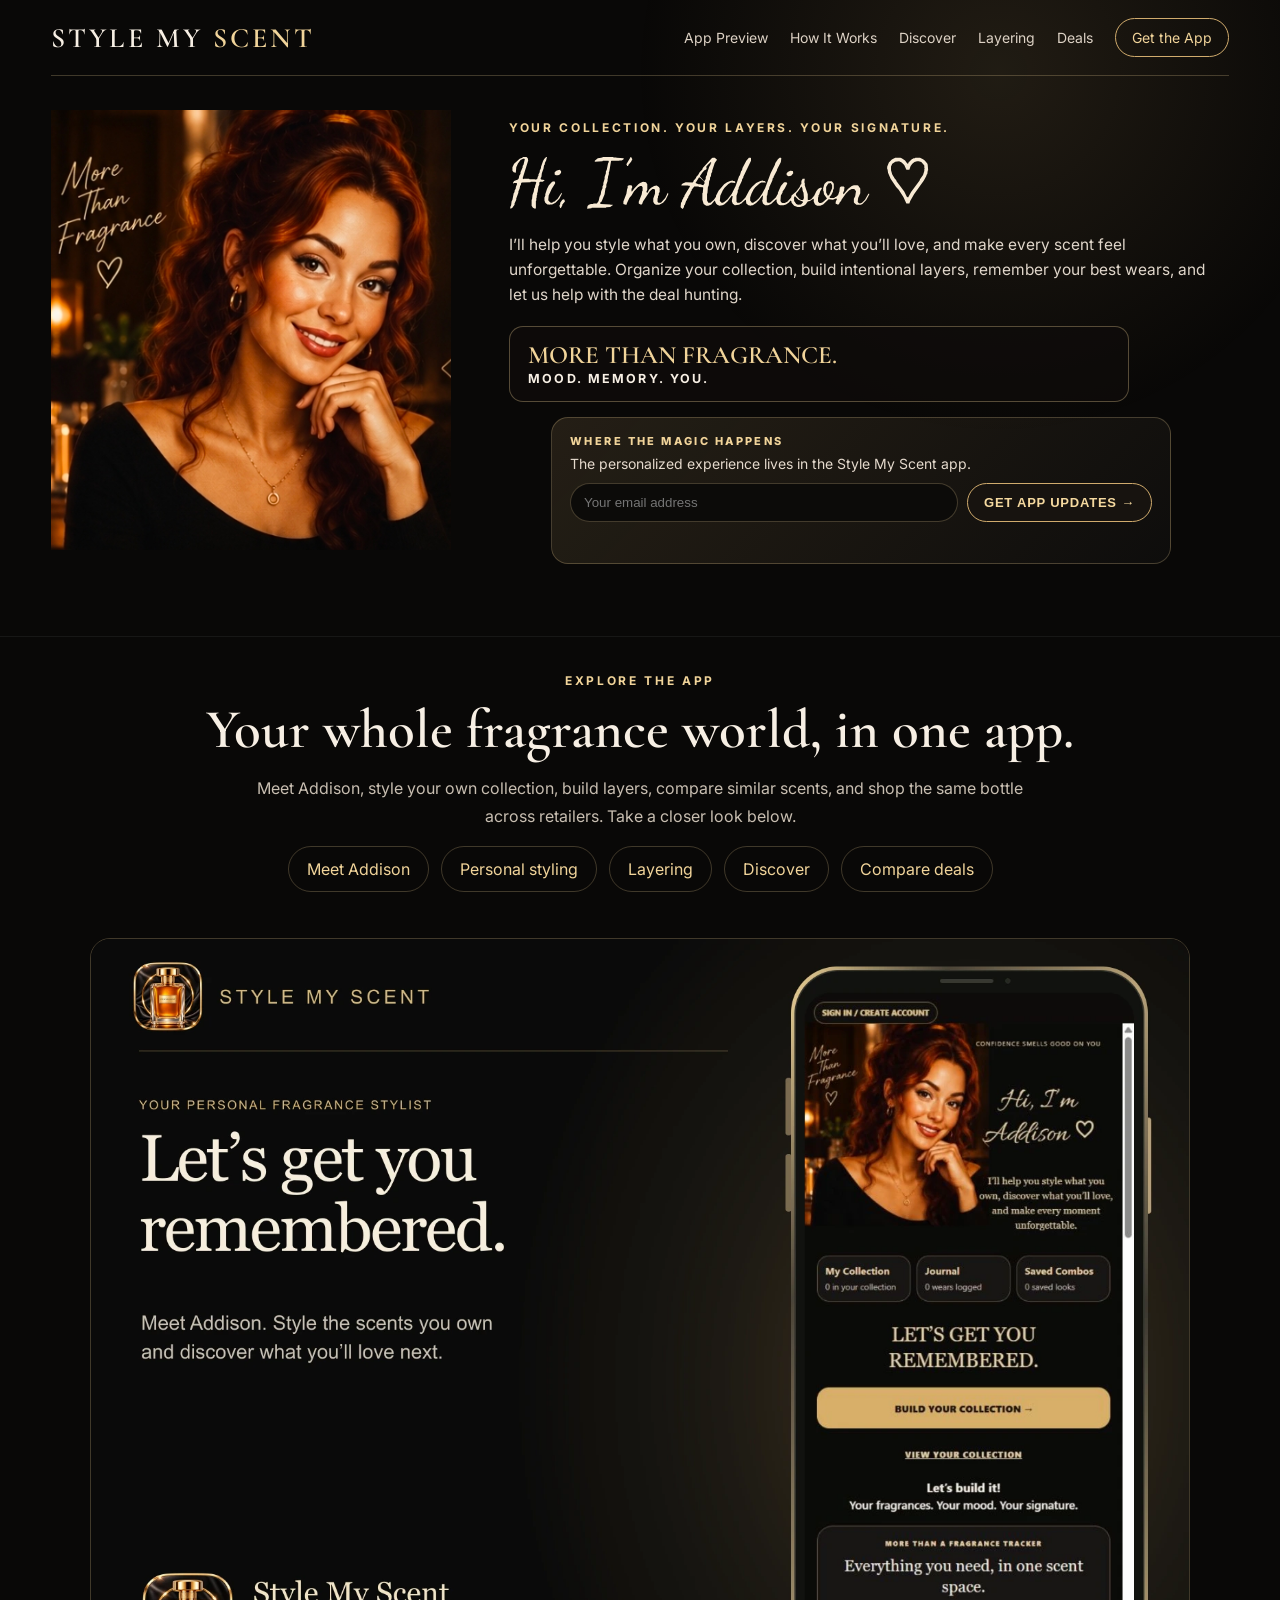
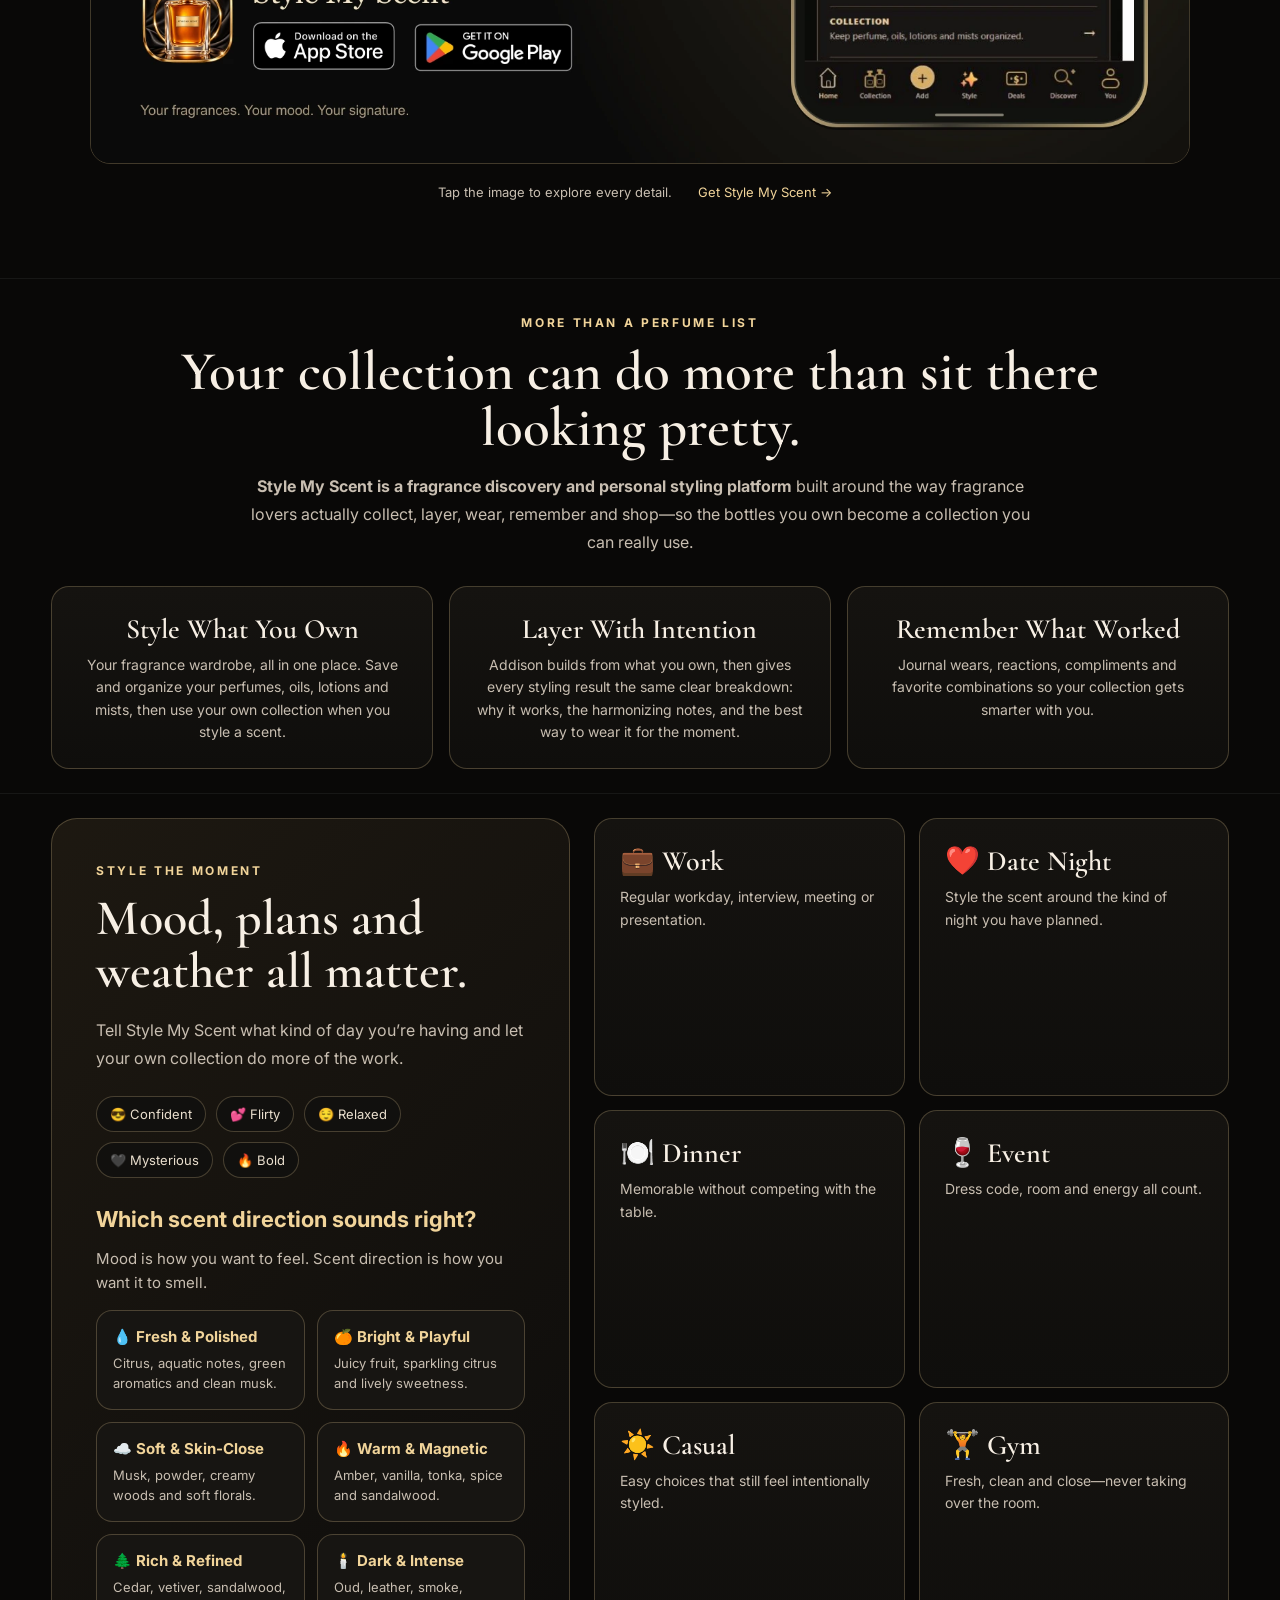
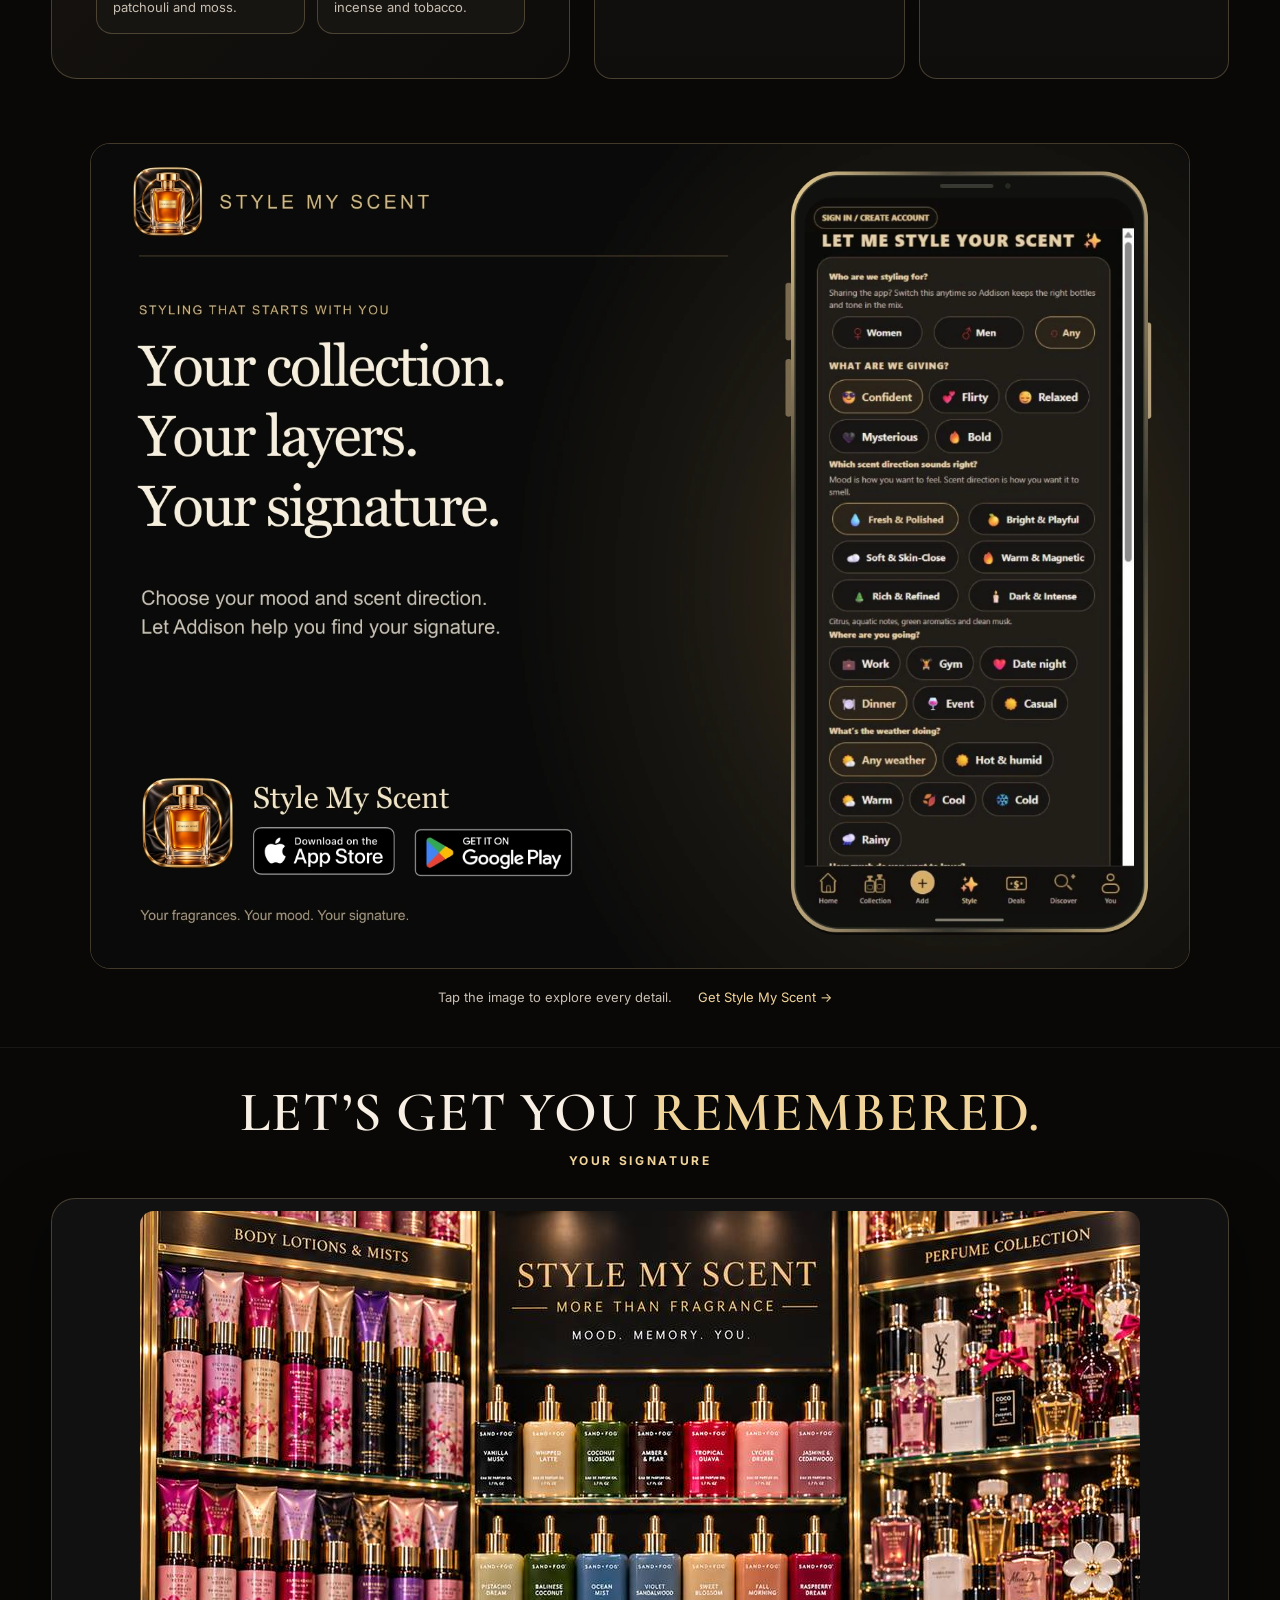
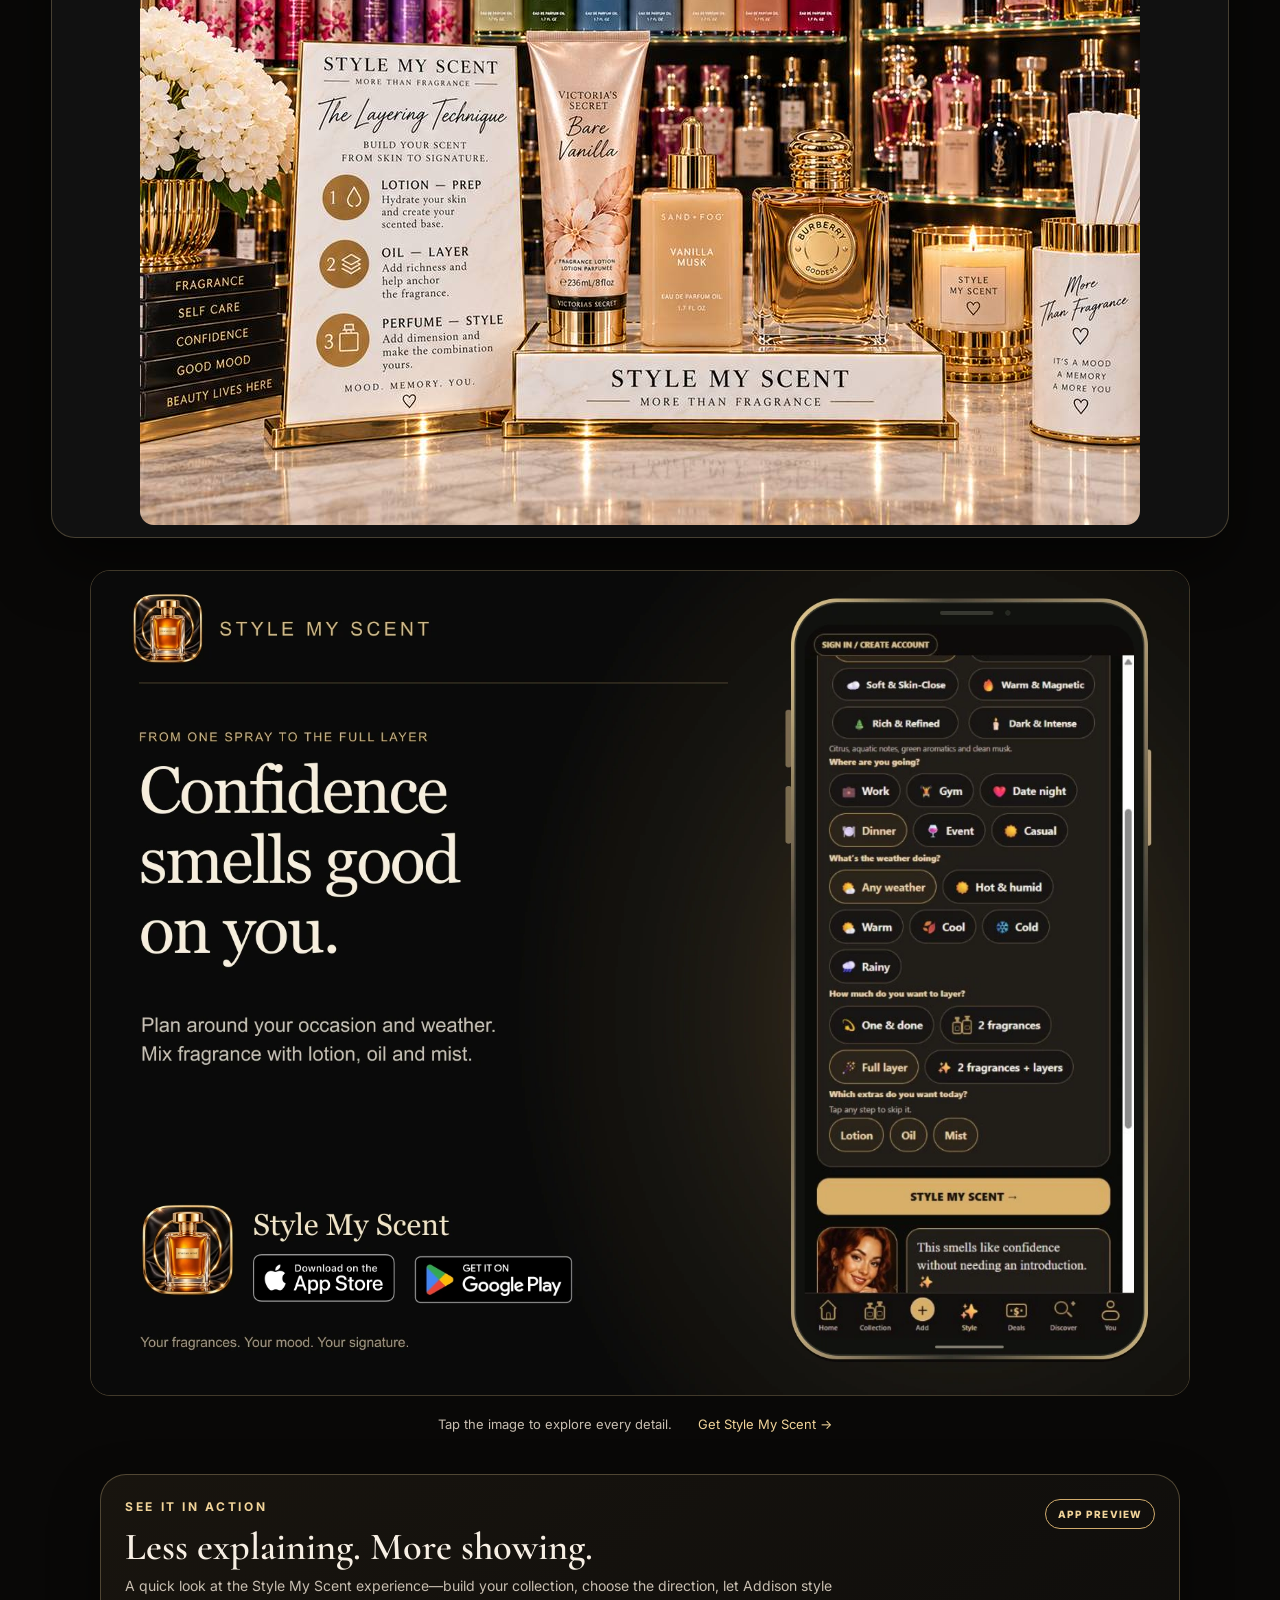
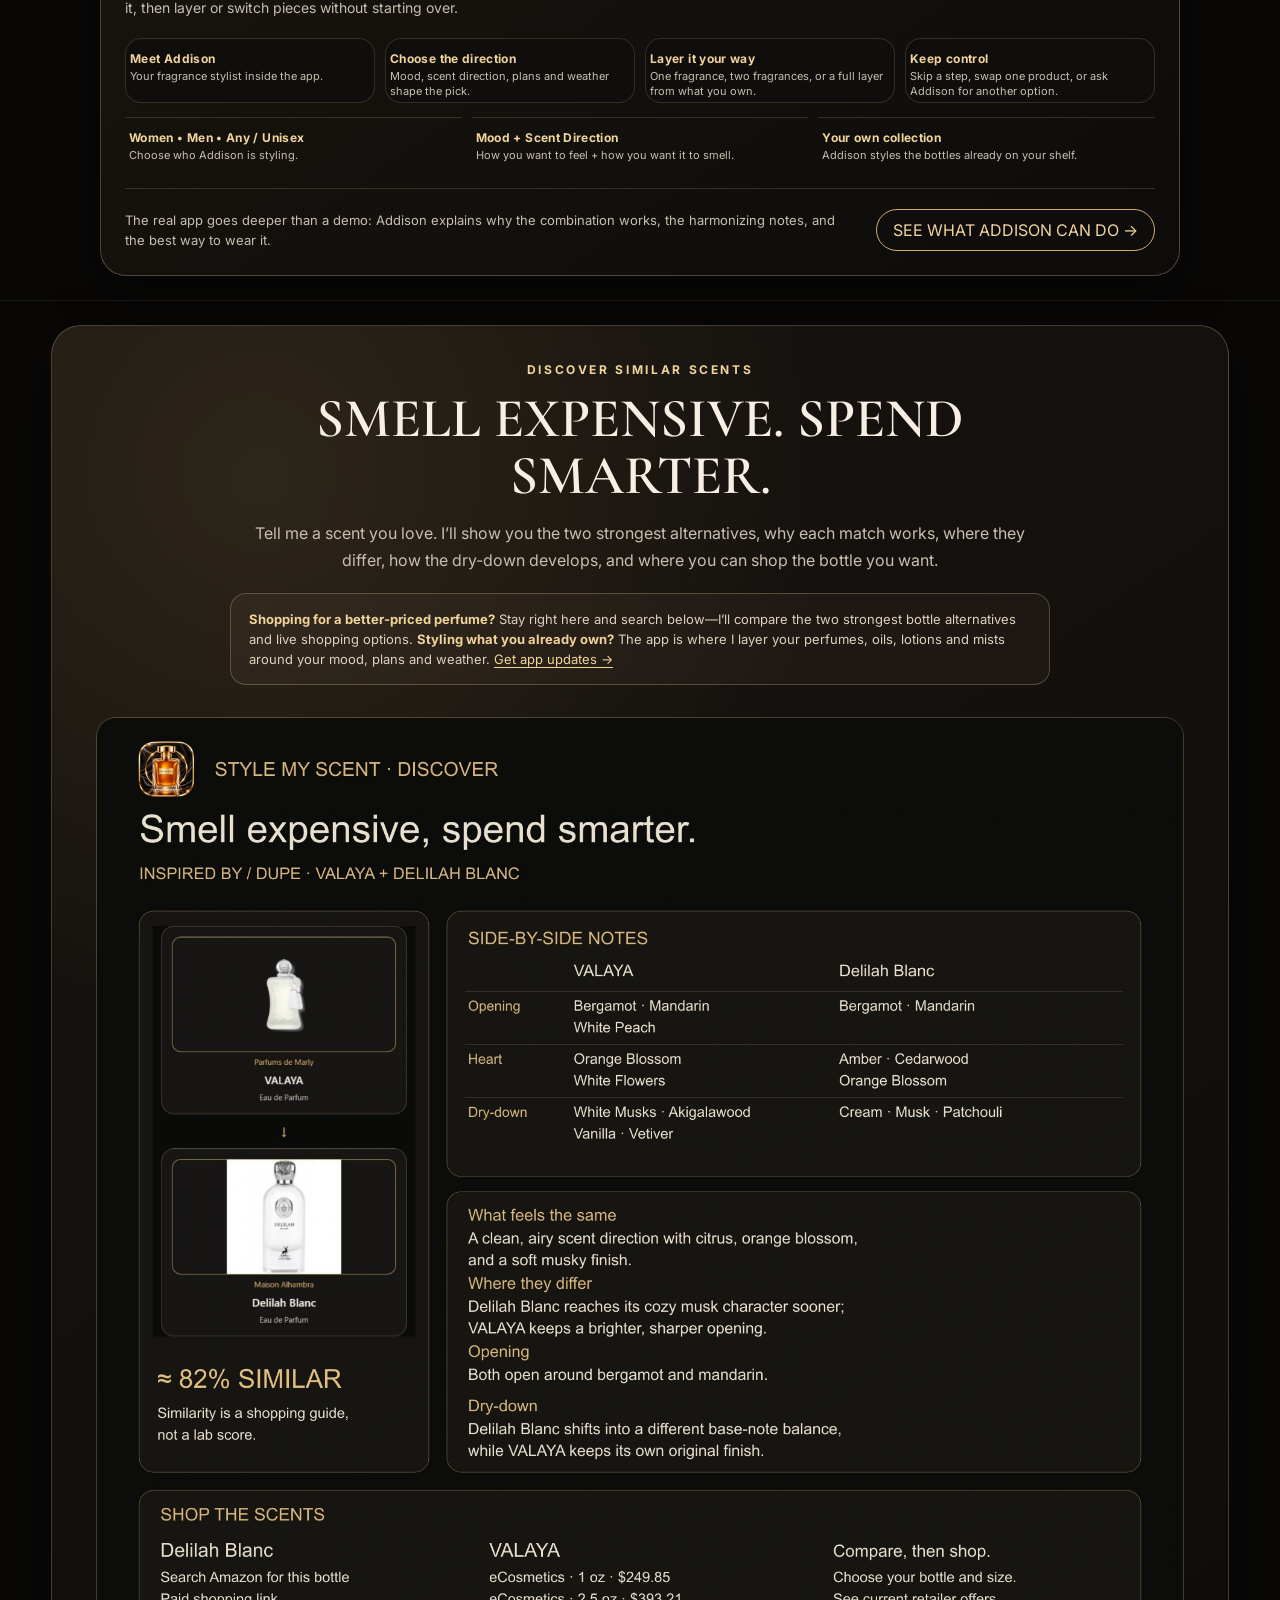
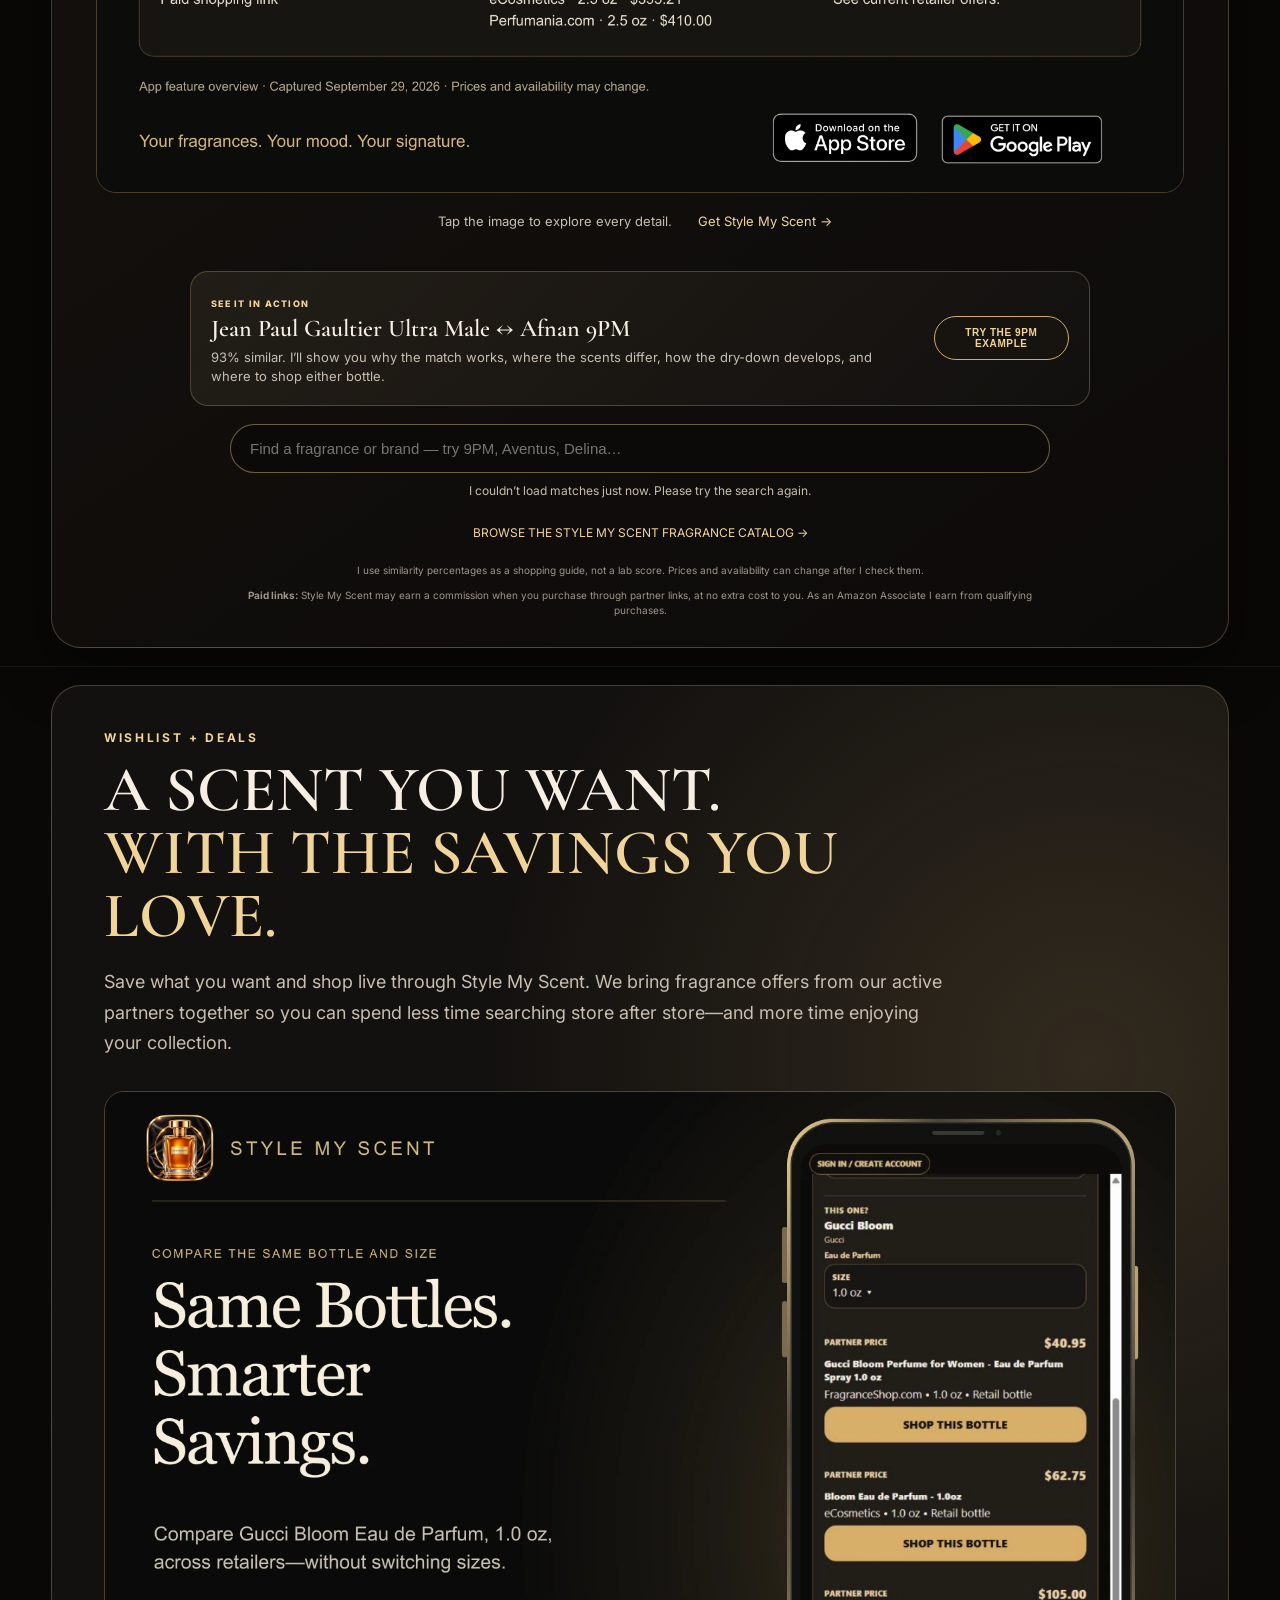
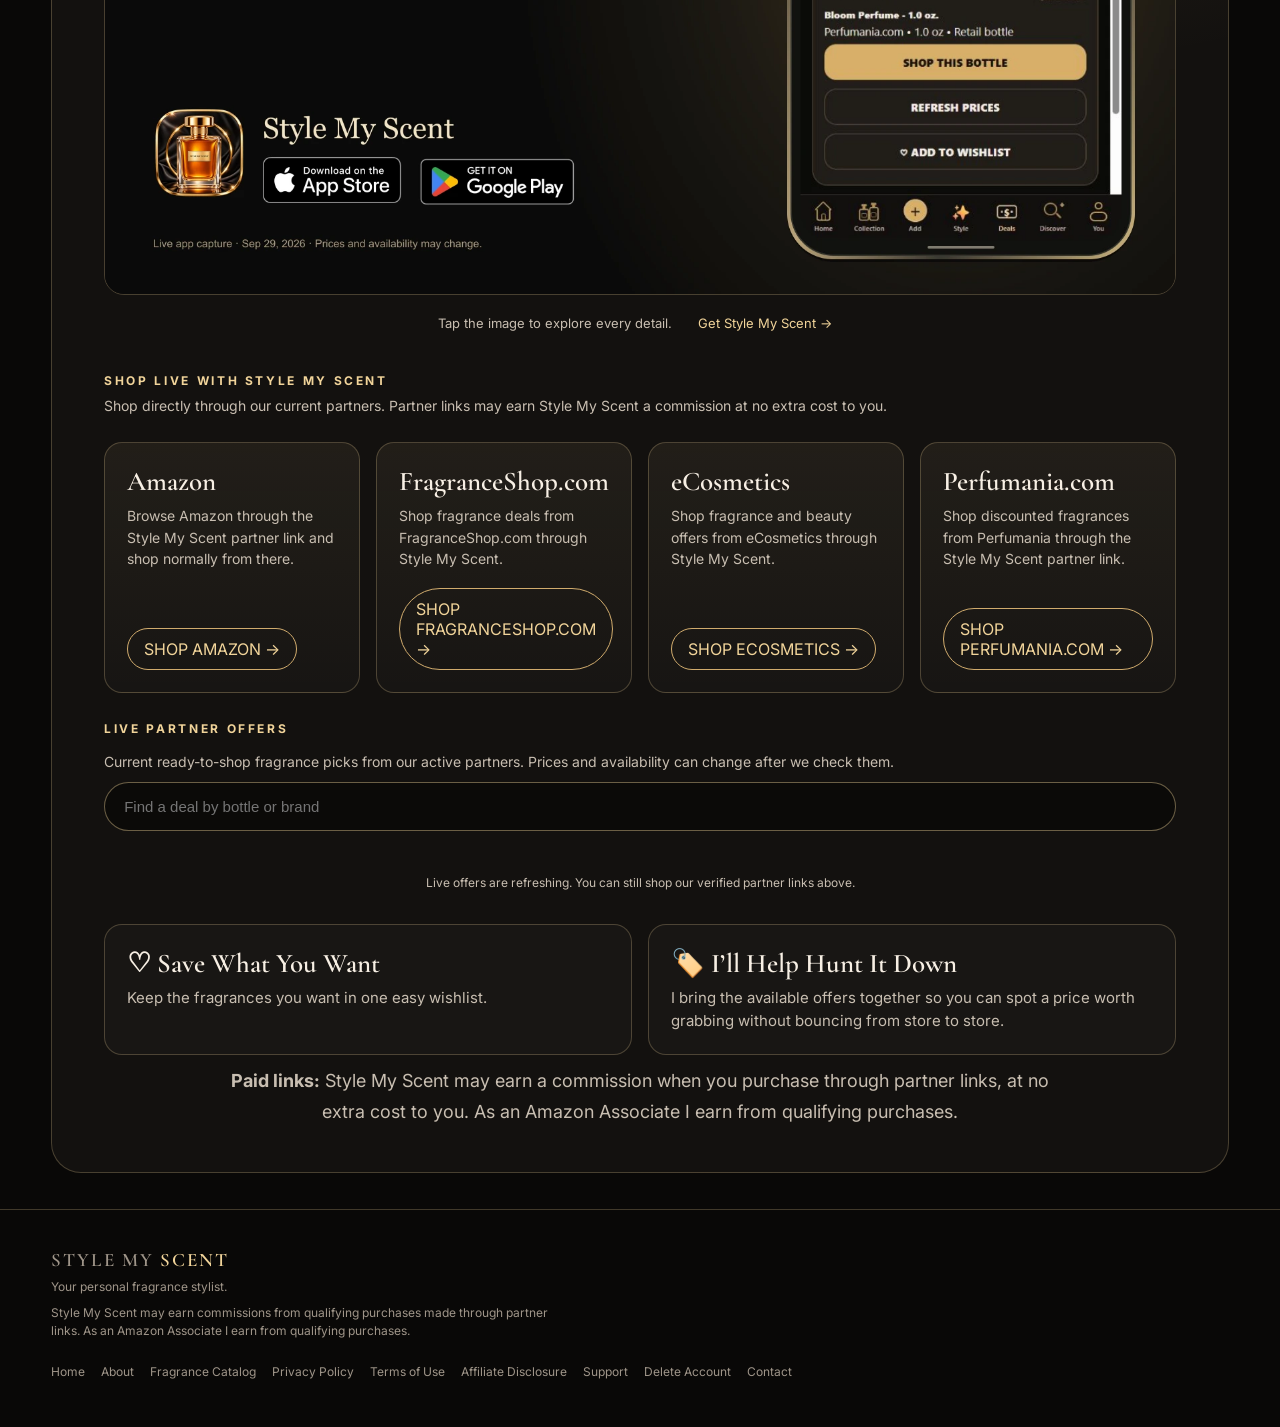
==== commit b09ebcf1: "Present website as live and update app signup wording" ====
--- a/index.html
+++ b/index.html
@@ -113,7 +113,7 @@
 <body id="top">
 <div class="wrap">
 <nav><a class="brand" href="#top">STYLE MY <span>SCENT</span></a><div class="navlinks"><a href="#app-photos">App Preview</a><a href="#how">How It Works</a><a href="#discover">Discover</a><a href="#layering">Layering</a><a href="#deals">Deals</a><a class="navcta" href="#get-app">Get the App</a></div></nav>
-<header class="hero"><div class="addison-wrap"><img alt="Addison, the Style My Scent virtual fragrance stylist" class="addison" src="addison-app.jpg"></div><div class="hero-copy"><div class="eyebrow">YOUR COLLECTION. YOUR LAYERS. YOUR SIGNATURE.</div><h1 class="addison-script" aria-label="Hi, I’m Addison"><svg viewBox="0 0 984 123" aria-hidden="true" focusable="false"><path fill="currentColor" fill-rule="evenodd" d="M128 99L125 100L120 107L120 110L118 114L120 120L122 119L125 113L125 111L131 104L130 100ZM373 85L372 84L366 96L357 106L355 107L350 107L348 105L348 97L349 96L349 92L351 89L351 85L353 82L353 73L351 70L346 67L340 68L333 72L328 77L325 83L323 84L322 81L324 77L324 64L321 59L314 58L307 61L303 64L294 73L288 81L287 80L287 75L289 70L287 66L281 66L278 68L278 73L277 74L275 86L268 104L268 110L273 112L276 111L276 109L282 96L287 90L293 80L302 71L307 68L311 68L313 71L313 79L312 80L311 87L304 105L304 109L308 111L311 111L312 110L314 104L330 80L336 75L340 75L342 77L342 86L338 97L338 105L340 109L344 112L352 112L361 107L367 100L373 88ZM106 57L101 58L93 67L89 75L85 87L85 91L83 95L83 102L85 107L90 111L93 111L94 112L96 111L101 111L109 107L118 98L124 86L123 84L114 98L106 105L104 105L101 107L98 107L93 103L92 101L93 90L100 75L108 62L108 59ZM665 33L659 32L653 35L650 39L651 43L655 45L661 44L666 38ZM122 33L118 30L111 32L107 36L107 41L110 43L115 43L119 41L122 37ZM905 2L897 6L890 13L886 23L886 28L887 29L888 37L894 51L907 70L913 77L924 94L931 109L938 109L940 103L949 87L972 55L978 44L978 42L980 40L981 32L982 31L981 18L980 15L974 8L970 5L963 2L952 2L951 3L948 3L943 6L936 13L935 16L933 15L928 8L920 3L917 2ZM905 11L914 10L920 13L926 19L931 30L938 30L941 21L945 16L950 12L956 10L960 10L966 12L973 20L973 26L974 27L973 28L973 33L970 42L963 52L962 55L942 82L935 95L932 93L926 81L908 57L907 54L904 51L898 41L895 31L895 22L898 16ZM402 117L403 119L407 122L410 117L410 114L412 112L415 103L417 101L417 99L420 95L420 93L425 85L426 81L428 79L428 77L434 69L444 69L445 70L454 71L455 72L454 84L453 85L453 100L456 110L462 114L467 114L474 111L482 102L485 109L488 112L493 114L500 113L504 111L512 104L522 91L524 92L522 103L524 109L529 113L539 112L546 108L546 107L554 100L555 101L556 109L561 113L567 114L568 113L571 113L579 108L586 101L594 90L595 91L594 101L593 102L595 109L600 113L607 113L614 110L626 99L627 100L627 105L629 109L632 112L635 113L643 113L649 111L655 107L660 102L662 105L662 107L668 114L676 117L682 117L691 114L695 111L700 104L705 103L713 98L714 99L714 105L717 111L722 114L729 114L736 111L749 99L759 100L766 97L768 98L768 100L766 103L765 109L771 112L774 109L775 106L778 103L779 100L789 86L797 78L803 75L809 75L813 80L811 92L808 98L808 106L809 108L814 112L824 112L828 110L837 101L844 88L844 86L842 86L834 100L827 107L822 109L819 108L817 105L818 96L823 85L823 74L818 67L816 66L808 66L803 68L794 75L784 87L783 86L783 83L785 79L786 71L784 69L778 69L776 70L775 72L774 81L771 89L766 94L764 94L762 96L752 96L751 94L755 89L759 81L759 78L761 74L761 64L760 61L756 57L747 57L743 59L739 63L736 73L736 79L737 80L738 87L745 97L735 106L731 108L727 108L724 104L724 95L725 94L725 90L727 87L729 80L733 74L733 72L729 72L724 75L720 80L715 91L708 99L704 101L701 101L700 100L700 87L693 67L693 61L692 60L693 51L688 51L685 56L685 63L683 65L681 70L673 81L662 90L661 95L652 105L646 108L641 108L639 107L636 103L637 90L641 83L641 81L646 74L652 62L650 59L646 59L644 60L637 68L630 84L630 86L625 95L613 106L611 107L606 107L604 105L604 91L605 90L607 78L609 76L610 70L617 55L618 50L620 48L620 46L628 31L628 29L637 12L638 3L637 2L634 2L630 5L624 14L623 18L613 38L600 73L593 86L586 96L580 102L572 107L569 107L565 102L565 95L568 86L573 76L577 71L587 62L591 60L599 60L601 61L601 58L599 56L596 56L595 55L589 56L579 61L569 70L563 78L554 95L545 104L540 107L535 107L533 105L533 91L536 82L536 78L538 75L538 72L546 55L546 53L549 48L549 46L567 9L567 3L566 2L562 2L556 9L547 26L546 31L544 33L541 43L539 45L531 68L522 86L512 99L505 105L501 107L498 107L494 103L495 91L501 78L505 72L514 63L520 60L530 61L530 58L528 56L525 56L524 55L518 56L511 59L504 64L491 79L485 91L485 93L480 100L472 107L467 107L464 102L464 86L465 85L466 71L468 66L469 57L471 52L471 48L473 45L474 38L476 35L476 32L482 14L487 7L487 6L482 2L477 2L475 3L454 26L453 29L447 35L443 42L439 46L438 49L432 56L432 58L430 60L414 59L407 62L404 65L404 67L420 67L421 68L422 67L424 69L411 90L411 92L408 96L408 98L406 100L405 105L403 107ZM668 94L670 92L678 100L688 104L689 106L684 111L677 112L673 110L668 103L668 99L667 98L668 97ZM685 69L687 72L688 79L690 84L691 96L689 101L685 101L681 99L672 89L673 85L677 81ZM754 61L757 66L757 73L750 89L747 91L743 83L743 70L748 62ZM445 48L447 48L458 58L458 62L455 66L448 64L444 64L437 61ZM473 12L474 14L472 16L472 18L469 23L464 38L464 41L461 47L461 51L459 55L457 56L447 45L454 35L458 31L462 29L463 27L462 23L466 18ZM286 0L285 0L275 17L277 21L279 21L280 18L286 11L289 5ZM269 3L252 2L251 1L245 1L244 0L221 0L216 2L208 3L201 9L201 11L219 10L220 9L233 9L234 11L232 15L229 30L227 34L227 38L224 47L224 51L221 61L221 65L219 69L219 73L216 80L215 87L212 94L210 103L206 109L198 109L197 110L192 110L187 112L184 115L183 121L193 120L194 119L227 119L228 118L237 117L243 113L243 112L238 112L237 111L215 110L213 108L217 104L224 87L226 74L228 70L228 65L231 56L231 51L232 50L232 46L234 40L234 35L235 34L239 10L240 9L258 9L259 8L264 8L268 6ZM89 0L87 0L83 4L80 9L75 23L75 26L72 32L72 35L69 41L69 44L67 47L67 50L64 53L61 53L60 52L48 52L47 51L35 51L34 52L32 50L45 8L44 3L41 0L33 0L31 2L25 4L12 16L8 24L8 32L11 36L16 37L17 24L21 15L27 7L33 4L36 4L37 5L34 18L32 21L32 24L27 36L27 39L24 44L23 50L21 53L12 56L9 61L11 62L12 61L18 61L19 63L16 70L16 73L13 79L13 82L11 85L8 100L6 104L5 113L3 117L3 120L4 121L8 119L13 112L13 109L17 100L17 97L22 84L22 81L25 74L26 68L28 65L28 62L30 60L50 59L51 58L62 58L64 60L61 68L61 71L59 74L58 81L55 89L54 99L53 100L53 114L56 119L61 121L63 120L63 103L64 102L64 96L65 95L65 90L66 89L66 84L67 83L69 69L71 65L71 60L73 58L79 58L83 55L83 54L75 53L74 50L76 46L77 38L81 27L82 20L84 17L84 14L87 8Z"/></svg></h1><p class="lead">I’ll help you style what you own, discover what you’ll love, and make every scent feel unforgettable. Organize your collection, build intentional layers, remember your best wears, and let us help with the deal hunting.</p><div class="hero-line"><strong>MORE THAN FRAGRANCE.</strong><span>MOOD. MEMORY. YOU.</span></div><div class="hero-app-callout" id="get-app"><div class="magic-kicker">WHERE THE MAGIC HAPPENS</div><p>The personalized experience lives in the Style My Scent app.</p><form id="waitlist-form" class="waitlist-form"><input id="waitlist-email" type="email" placeholder="Your email address" autocomplete="email" required><button type="submit">NOTIFY ME AT LAUNCH →</button></form><div id="waitlist-status" class="waitlist-status" aria-live="polite"></div></div></div></header>
+<header class="hero"><div class="addison-wrap"><img alt="Addison, the Style My Scent virtual fragrance stylist" class="addison" src="addison-app.jpg"></div><div class="hero-copy"><div class="eyebrow">YOUR COLLECTION. YOUR LAYERS. YOUR SIGNATURE.</div><h1 class="addison-script" aria-label="Hi, I’m Addison"><svg viewBox="0 0 984 123" aria-hidden="true" focusable="false"><path fill="currentColor" fill-rule="evenodd" d="M128 99L125 100L120 107L120 110L118 114L120 120L122 119L125 113L125 111L131 104L130 100ZM373 85L372 84L366 96L357 106L355 107L350 107L348 105L348 97L349 96L349 92L351 89L351 85L353 82L353 73L351 70L346 67L340 68L333 72L328 77L325 83L323 84L322 81L324 77L324 64L321 59L314 58L307 61L303 64L294 73L288 81L287 80L287 75L289 70L287 66L281 66L278 68L278 73L277 74L275 86L268 104L268 110L273 112L276 111L276 109L282 96L287 90L293 80L302 71L307 68L311 68L313 71L313 79L312 80L311 87L304 105L304 109L308 111L311 111L312 110L314 104L330 80L336 75L340 75L342 77L342 86L338 97L338 105L340 109L344 112L352 112L361 107L367 100L373 88ZM106 57L101 58L93 67L89 75L85 87L85 91L83 95L83 102L85 107L90 111L93 111L94 112L96 111L101 111L109 107L118 98L124 86L123 84L114 98L106 105L104 105L101 107L98 107L93 103L92 101L93 90L100 75L108 62L108 59ZM665 33L659 32L653 35L650 39L651 43L655 45L661 44L666 38ZM122 33L118 30L111 32L107 36L107 41L110 43L115 43L119 41L122 37ZM905 2L897 6L890 13L886 23L886 28L887 29L888 37L894 51L907 70L913 77L924 94L931 109L938 109L940 103L949 87L972 55L978 44L978 42L980 40L981 32L982 31L981 18L980 15L974 8L970 5L963 2L952 2L951 3L948 3L943 6L936 13L935 16L933 15L928 8L920 3L917 2ZM905 11L914 10L920 13L926 19L931 30L938 30L941 21L945 16L950 12L956 10L960 10L966 12L973 20L973 26L974 27L973 28L973 33L970 42L963 52L962 55L942 82L935 95L932 93L926 81L908 57L907 54L904 51L898 41L895 31L895 22L898 16ZM402 117L403 119L407 122L410 117L410 114L412 112L415 103L417 101L417 99L420 95L420 93L425 85L426 81L428 79L428 77L434 69L444 69L445 70L454 71L455 72L454 84L453 85L453 100L456 110L462 114L467 114L474 111L482 102L485 109L488 112L493 114L500 113L504 111L512 104L522 91L524 92L522 103L524 109L529 113L539 112L546 108L546 107L554 100L555 101L556 109L561 113L567 114L568 113L571 113L579 108L586 101L594 90L595 91L594 101L593 102L595 109L600 113L607 113L614 110L626 99L627 100L627 105L629 109L632 112L635 113L643 113L649 111L655 107L660 102L662 105L662 107L668 114L676 117L682 117L691 114L695 111L700 104L705 103L713 98L714 99L714 105L717 111L722 114L729 114L736 111L749 99L759 100L766 97L768 98L768 100L766 103L765 109L771 112L774 109L775 106L778 103L779 100L789 86L797 78L803 75L809 75L813 80L811 92L808 98L808 106L809 108L814 112L824 112L828 110L837 101L844 88L844 86L842 86L834 100L827 107L822 109L819 108L817 105L818 96L823 85L823 74L818 67L816 66L808 66L803 68L794 75L784 87L783 86L783 83L785 79L786 71L784 69L778 69L776 70L775 72L774 81L771 89L766 94L764 94L762 96L752 96L751 94L755 89L759 81L759 78L761 74L761 64L760 61L756 57L747 57L743 59L739 63L736 73L736 79L737 80L738 87L745 97L735 106L731 108L727 108L724 104L724 95L725 94L725 90L727 87L729 80L733 74L733 72L729 72L724 75L720 80L715 91L708 99L704 101L701 101L700 100L700 87L693 67L693 61L692 60L693 51L688 51L685 56L685 63L683 65L681 70L673 81L662 90L661 95L652 105L646 108L641 108L639 107L636 103L637 90L641 83L641 81L646 74L652 62L650 59L646 59L644 60L637 68L630 84L630 86L625 95L613 106L611 107L606 107L604 105L604 91L605 90L607 78L609 76L610 70L617 55L618 50L620 48L620 46L628 31L628 29L637 12L638 3L637 2L634 2L630 5L624 14L623 18L613 38L600 73L593 86L586 96L580 102L572 107L569 107L565 102L565 95L568 86L573 76L577 71L587 62L591 60L599 60L601 61L601 58L599 56L596 56L595 55L589 56L579 61L569 70L563 78L554 95L545 104L540 107L535 107L533 105L533 91L536 82L536 78L538 75L538 72L546 55L546 53L549 48L549 46L567 9L567 3L566 2L562 2L556 9L547 26L546 31L544 33L541 43L539 45L531 68L522 86L512 99L505 105L501 107L498 107L494 103L495 91L501 78L505 72L514 63L520 60L530 61L530 58L528 56L525 56L524 55L518 56L511 59L504 64L491 79L485 91L485 93L480 100L472 107L467 107L464 102L464 86L465 85L466 71L468 66L469 57L471 52L471 48L473 45L474 38L476 35L476 32L482 14L487 7L487 6L482 2L477 2L475 3L454 26L453 29L447 35L443 42L439 46L438 49L432 56L432 58L430 60L414 59L407 62L404 65L404 67L420 67L421 68L422 67L424 69L411 90L411 92L408 96L408 98L406 100L405 105L403 107ZM668 94L670 92L678 100L688 104L689 106L684 111L677 112L673 110L668 103L668 99L667 98L668 97ZM685 69L687 72L688 79L690 84L691 96L689 101L685 101L681 99L672 89L673 85L677 81ZM754 61L757 66L757 73L750 89L747 91L743 83L743 70L748 62ZM445 48L447 48L458 58L458 62L455 66L448 64L444 64L437 61ZM473 12L474 14L472 16L472 18L469 23L464 38L464 41L461 47L461 51L459 55L457 56L447 45L454 35L458 31L462 29L463 27L462 23L466 18ZM286 0L285 0L275 17L277 21L279 21L280 18L286 11L289 5ZM269 3L252 2L251 1L245 1L244 0L221 0L216 2L208 3L201 9L201 11L219 10L220 9L233 9L234 11L232 15L229 30L227 34L227 38L224 47L224 51L221 61L221 65L219 69L219 73L216 80L215 87L212 94L210 103L206 109L198 109L197 110L192 110L187 112L184 115L183 121L193 120L194 119L227 119L228 118L237 117L243 113L243 112L238 112L237 111L215 110L213 108L217 104L224 87L226 74L228 70L228 65L231 56L231 51L232 50L232 46L234 40L234 35L235 34L239 10L240 9L258 9L259 8L264 8L268 6ZM89 0L87 0L83 4L80 9L75 23L75 26L72 32L72 35L69 41L69 44L67 47L67 50L64 53L61 53L60 52L48 52L47 51L35 51L34 52L32 50L45 8L44 3L41 0L33 0L31 2L25 4L12 16L8 24L8 32L11 36L16 37L17 24L21 15L27 7L33 4L36 4L37 5L34 18L32 21L32 24L27 36L27 39L24 44L23 50L21 53L12 56L9 61L11 62L12 61L18 61L19 63L16 70L16 73L13 79L13 82L11 85L8 100L6 104L5 113L3 117L3 120L4 121L8 119L13 112L13 109L17 100L17 97L22 84L22 81L25 74L26 68L28 65L28 62L30 60L50 59L51 58L62 58L64 60L61 68L61 71L59 74L58 81L55 89L54 99L53 100L53 114L56 119L61 121L63 120L63 103L64 102L64 96L65 95L65 90L66 89L66 84L67 83L69 69L71 65L71 60L73 58L79 58L83 55L83 54L75 53L74 50L76 46L77 38L81 27L82 20L84 17L84 14L87 8Z"/></svg></h1><p class="lead">I’ll help you style what you own, discover what you’ll love, and make every scent feel unforgettable. Organize your collection, build intentional layers, remember your best wears, and let us help with the deal hunting.</p><div class="hero-line"><strong>MORE THAN FRAGRANCE.</strong><span>MOOD. MEMORY. YOU.</span></div><div class="hero-app-callout" id="get-app"><div class="magic-kicker">WHERE THE MAGIC HAPPENS</div><p>The personalized experience lives in the Style My Scent app.</p><form id="waitlist-form" class="waitlist-form"><input id="waitlist-email" type="email" placeholder="Your email address" autocomplete="email" required><button type="submit">GET APP UPDATES →</button></form><div id="waitlist-status" class="waitlist-status" aria-live="polite"></div></div></div></header>
 </div>
 <section id="app-photos"><div class="wrap"><div class="center"><div class="eyebrow">Explore the app</div><h2 class="section-title">Your whole fragrance world, in one app.</h2><p class="section-copy">Meet Addison, style your own collection, build layers, compare similar scents, and shop the same bottle across retailers. Take a closer look below.</p><nav class="feature-shortcuts" aria-label="App preview features"><a href="#preview-meet-addison">Meet Addison</a><a href="#preview-personal-styling">Personal styling</a><a href="#preview-occasion-layering">Layering</a><a href="#preview-discover-complete">Discover</a><a href="#preview-deals">Compare deals</a></nav></div><figure class="app-feature-photo" id="preview-meet-addison"><a href="assets/app-features/meet-addison.webp?v=headlines-v2" target="_blank" rel="noopener" aria-label="Open full-size image: Meet Addison, your personal fragrance stylist in Style My Scent"><img src="assets/app-features/meet-addison.webp?v=headlines-v2" alt="Meet Addison, your personal fragrance stylist in Style My Scent" width="1600" height="1200" loading="lazy" decoding="async"></a><figcaption>Tap the image to explore every detail. <a class="gold" href="#get-app">Get Style My Scent →</a></figcaption></figure></div></section>
 <section id="how"><div class="wrap center"><div class="eyebrow">More than a perfume list</div><h2 class="section-title">Your collection can do more than sit there looking pretty.</h2><p class="section-copy"><strong>Style My Scent is a fragrance discovery and personal styling platform</strong> built around the way fragrance lovers actually collect, layer, wear, remember and shop—so the bottles you own become a collection you can really use.</p><div class="feature-grid"><div class="feature"><h3>Style What You Own</h3><p>Your fragrance wardrobe, all in one place. Save and organize your perfumes, oils, lotions and mists, then use your own collection when you style a scent.</p></div><div class="feature"><h3>Layer With Intention</h3><p>Addison builds from what you own, then gives every styling result the same clear breakdown: why it works, the harmonizing notes, and the best way to wear it for the moment.</p></div><div class="feature"><h3>Remember What Worked</h3><p>Journal wears, reactions, compliments and favorite combinations so your collection gets smarter with you.</p></div></div></div></section>
@@ -231,7 +231,7 @@
 <footer><div class="wrap foot"><div><div class="brand" style="font-size:19px">STYLE MY <span>SCENT</span></div><div style="margin-top:8px">Your personal fragrance stylist.</div><div style="margin-top:10px;max-width:520px;line-height:1.5">Style My Scent may earn commissions from qualifying purchases made through partner links. As an Amazon Associate I earn from qualifying purchases.</div></div><div class="legal"><a href="index.html">Home</a><a href="about.html">About</a><a href="fragrances.html">Fragrance Catalog</a><a href="privacy.html">Privacy Policy</a><a href="terms.html">Terms of Use</a><a href="affiliate-disclosure.html">Affiliate Disclosure</a><a href="support.html">Support</a><a href="delete-account.html">Delete Account</a><a href="contact.html">Contact</a></div></div></footer>
 <script src="discover.js?v=bottle-details-paging-20260929-12"></script>
 <script>
-document.getElementById('waitlist-form').addEventListener('submit',async(e)=>{e.preventDefault();const email=document.getElementById('waitlist-email').value.trim();const status=document.getElementById('waitlist-status');status.textContent='Adding you…';try{const r=await fetch('https://kdspdaffkbxxxgxlfnjo.supabase.co/functions/v1/website-launch-signup',{method:'POST',headers:{'Content-Type':'application/json'},body:JSON.stringify({email})});if(!r.ok)throw new Error('signup failed');status.textContent='You’re on the list — we’ll let you know when Style My Scent launches.';e.target.reset()}catch(err){status.textContent='Something went wrong. Please try again.'}});
+document.getElementById('waitlist-form').addEventListener('submit',async(e)=>{e.preventDefault();const email=document.getElementById('waitlist-email').value.trim();const status=document.getElementById('waitlist-status');status.textContent='Adding you…';try{const r=await fetch('https://kdspdaffkbxxxgxlfnjo.supabase.co/functions/v1/website-launch-signup',{method:'POST',headers:{'Content-Type':'application/json'},body:JSON.stringify({email})});if(!r.ok)throw new Error('signup failed');status.textContent='You’re on the list — we’ll send you Style My Scent app updates.';e.target.reset()}catch(err){status.textContent='Something went wrong. Please try again.'}});
 </script>
 
   <script src="https://www.anrdoezrs.net/am/101873859/include/joined/sid/website_deals/am.js"></script>
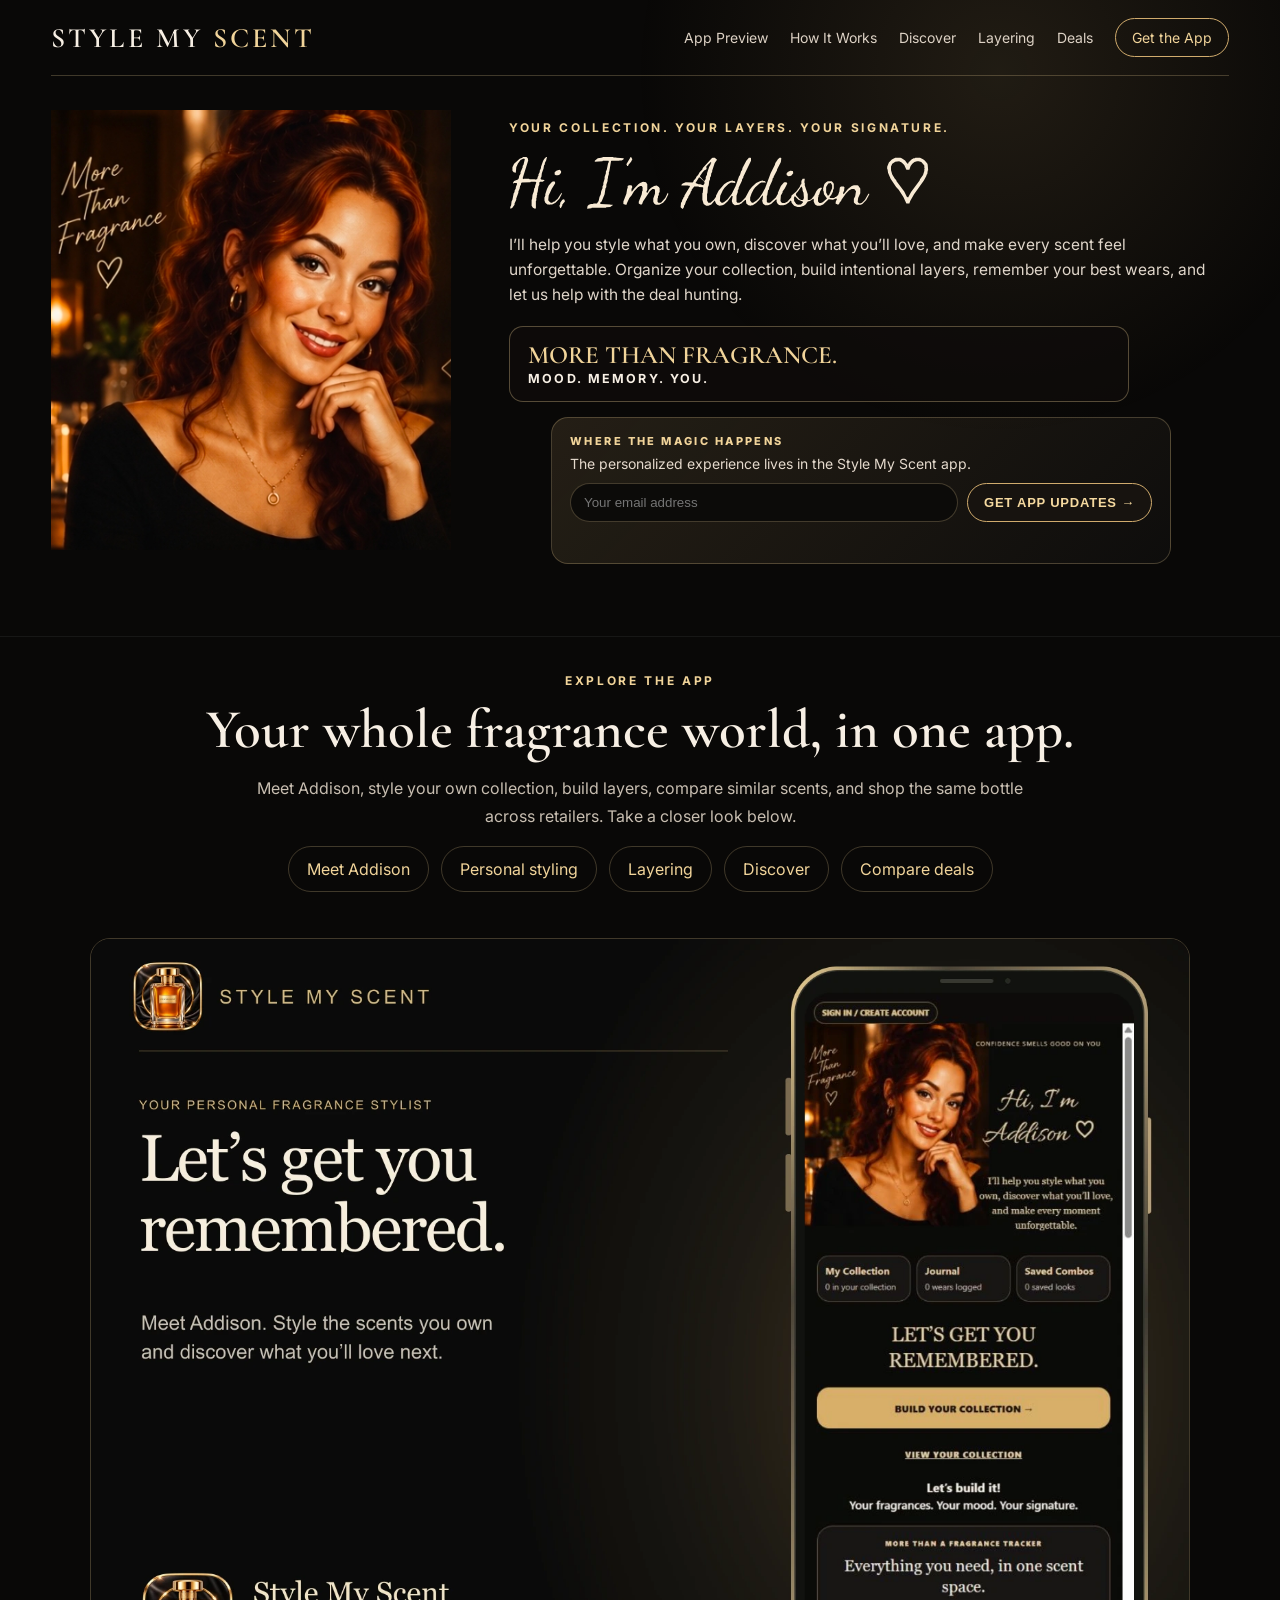
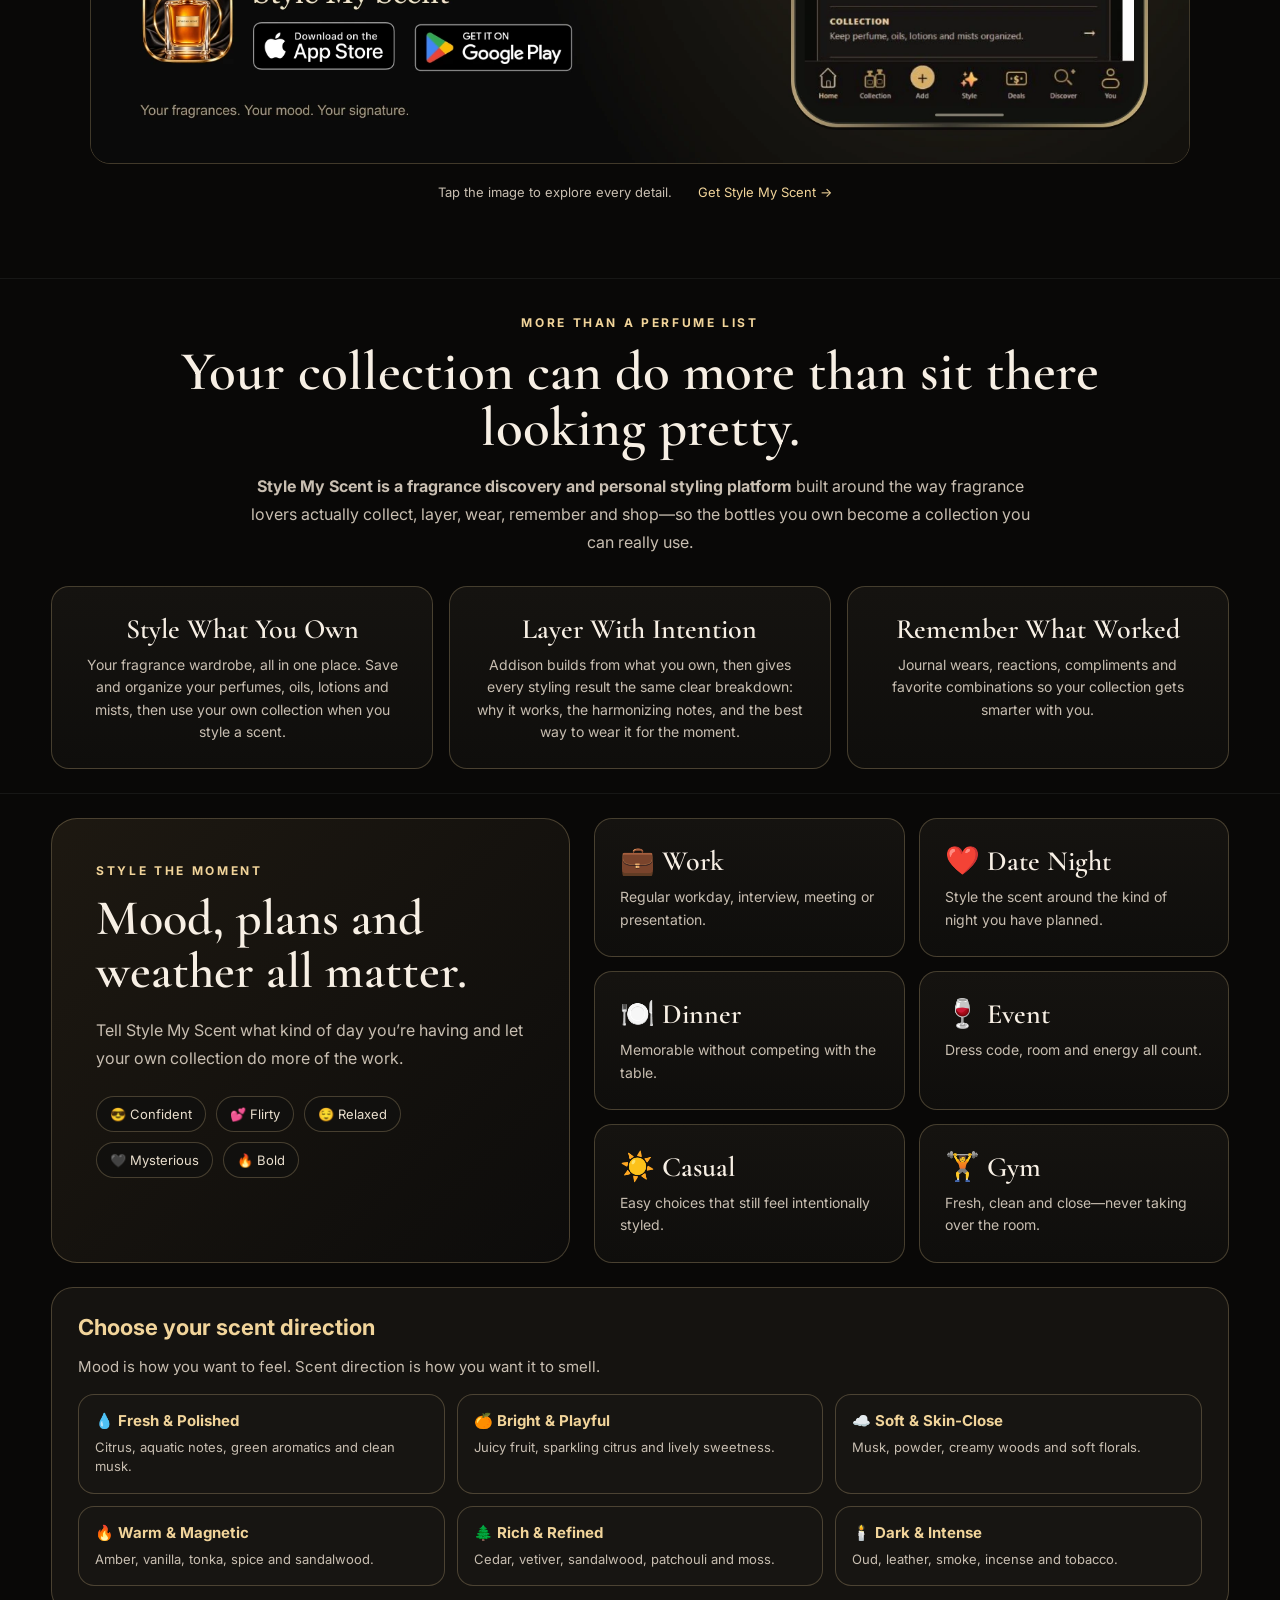
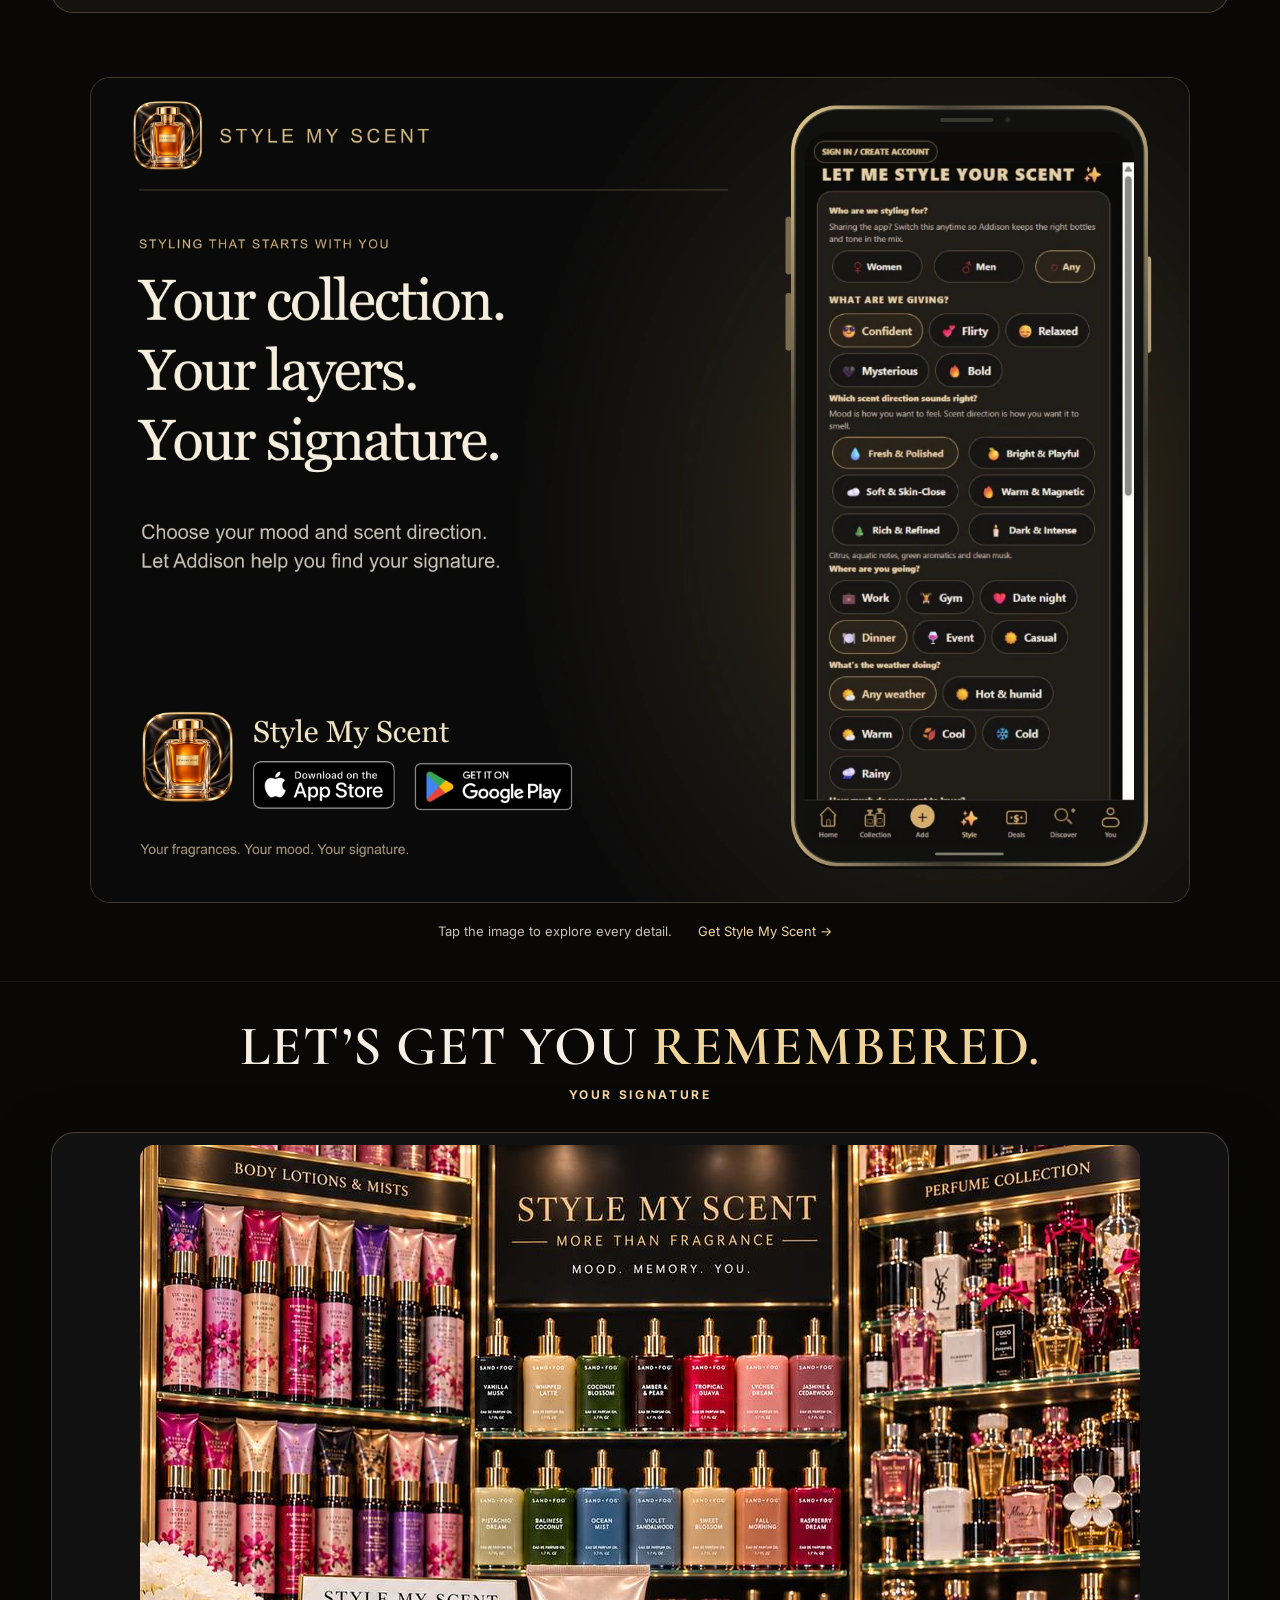
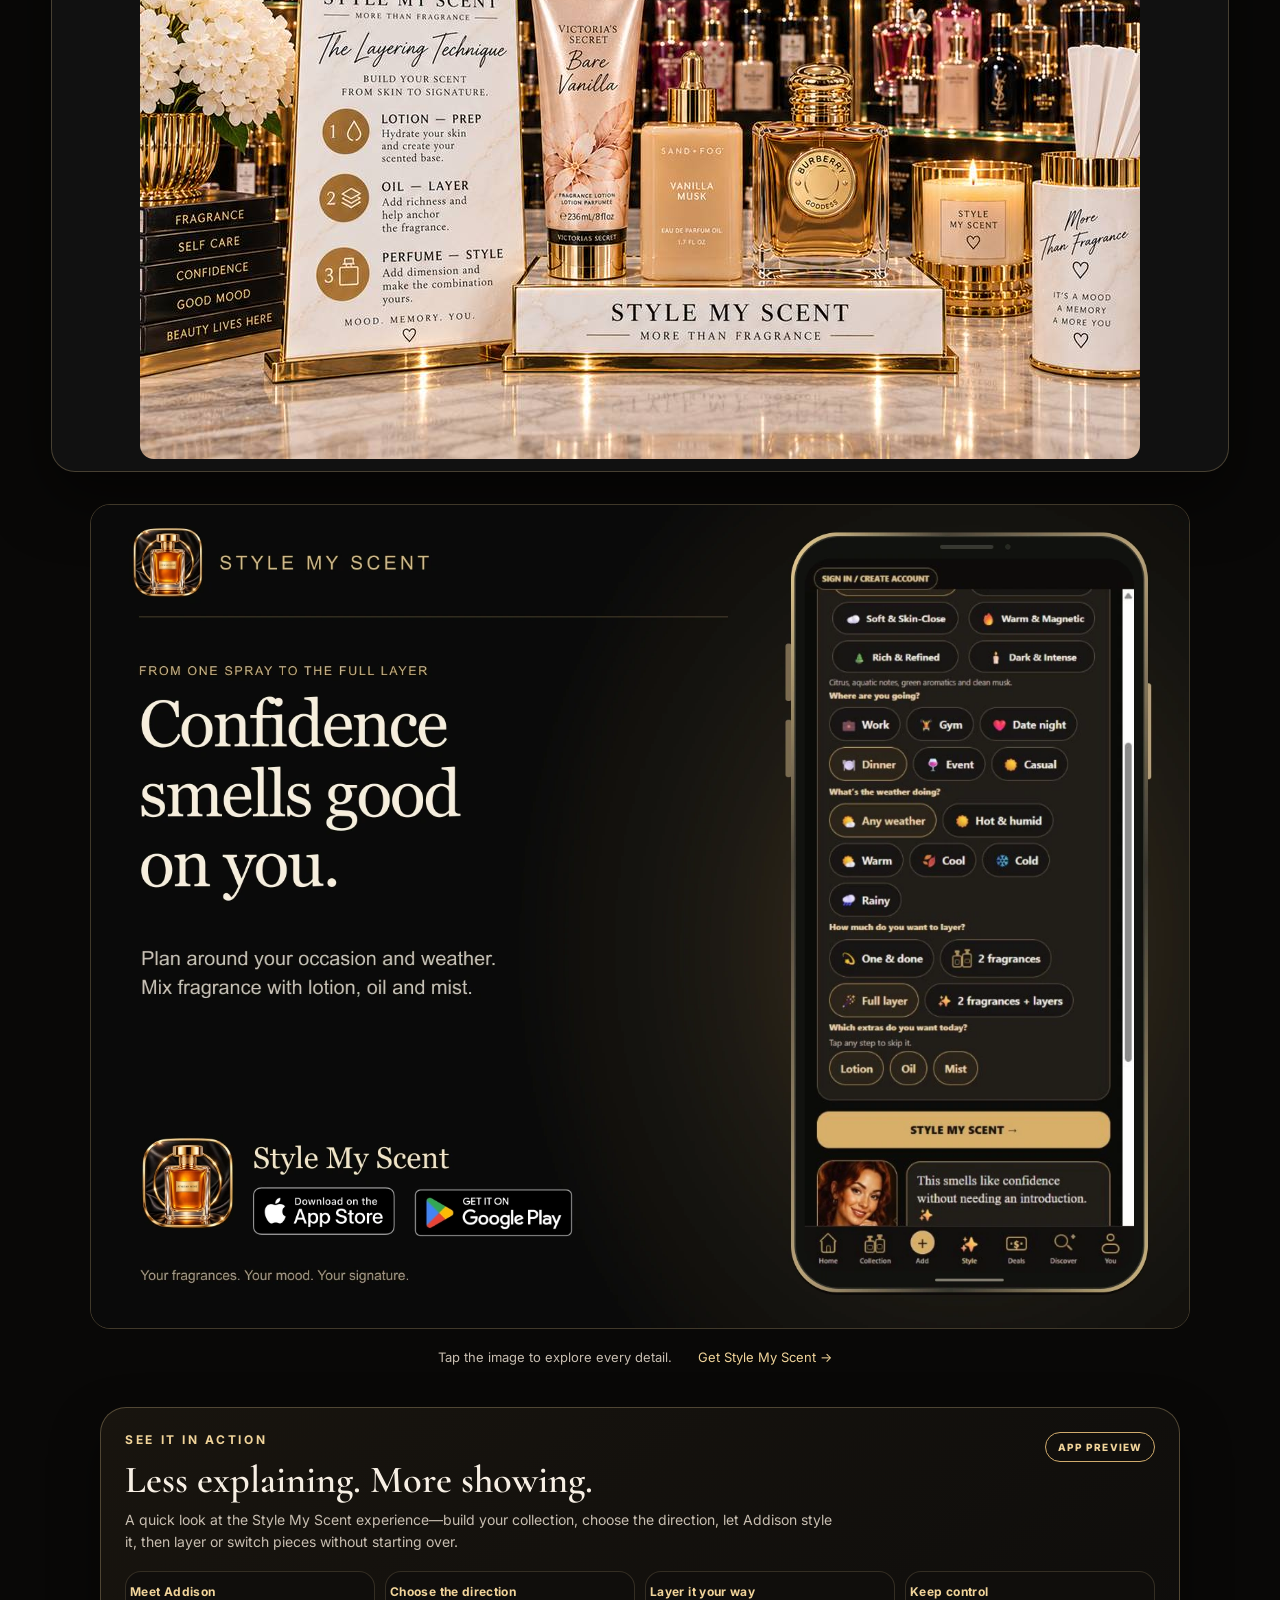
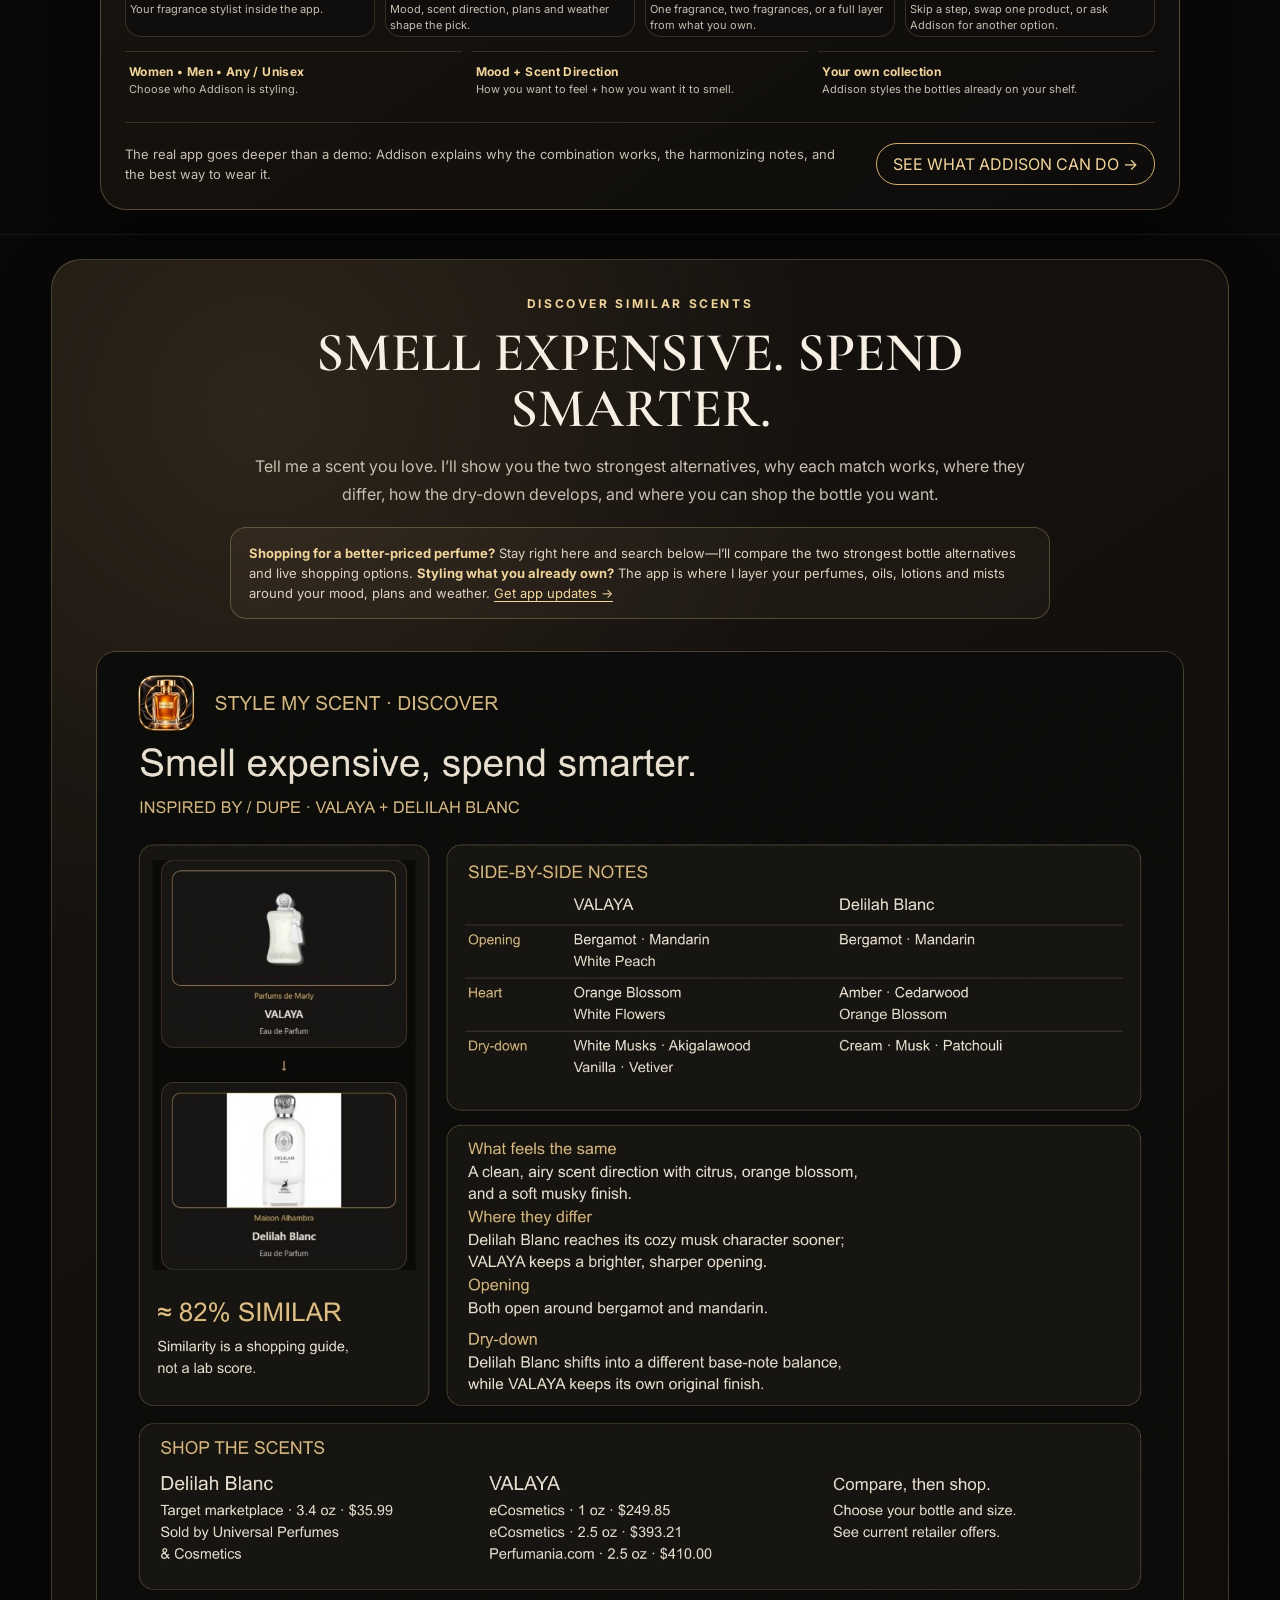
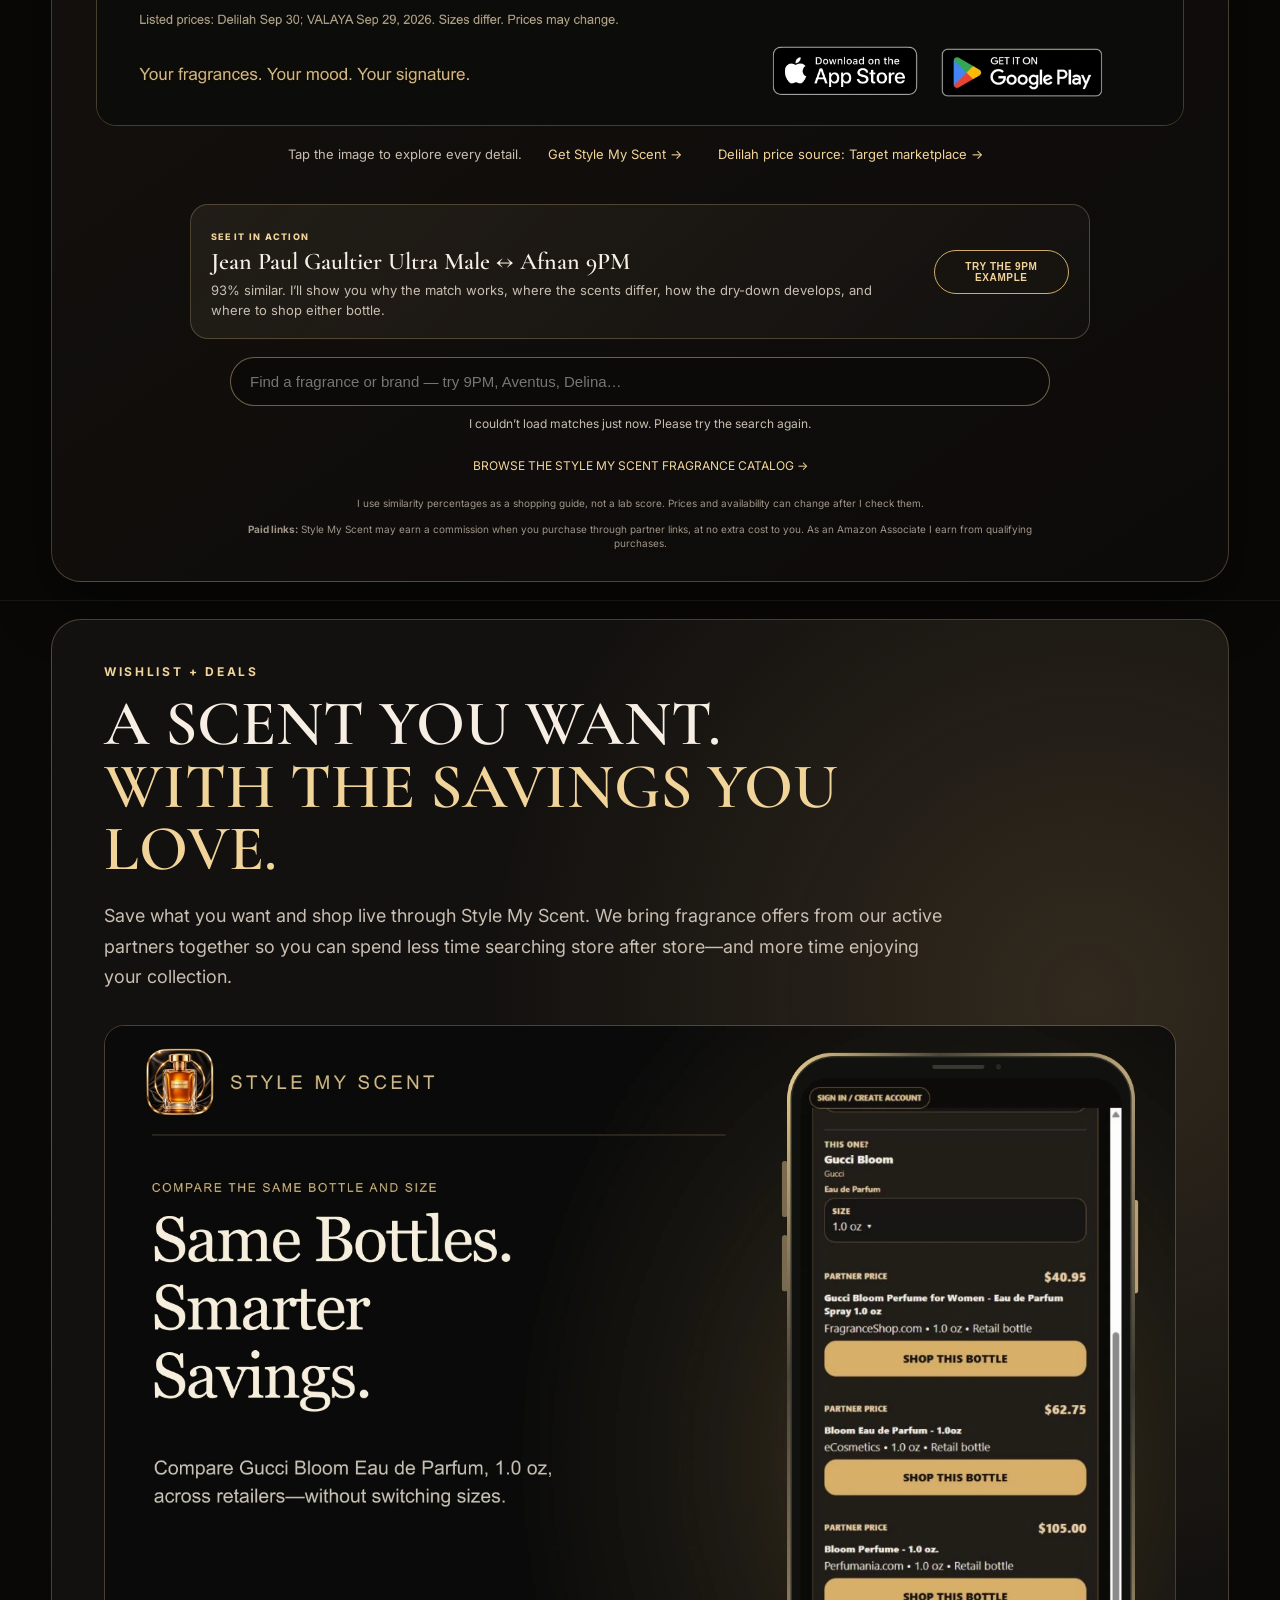
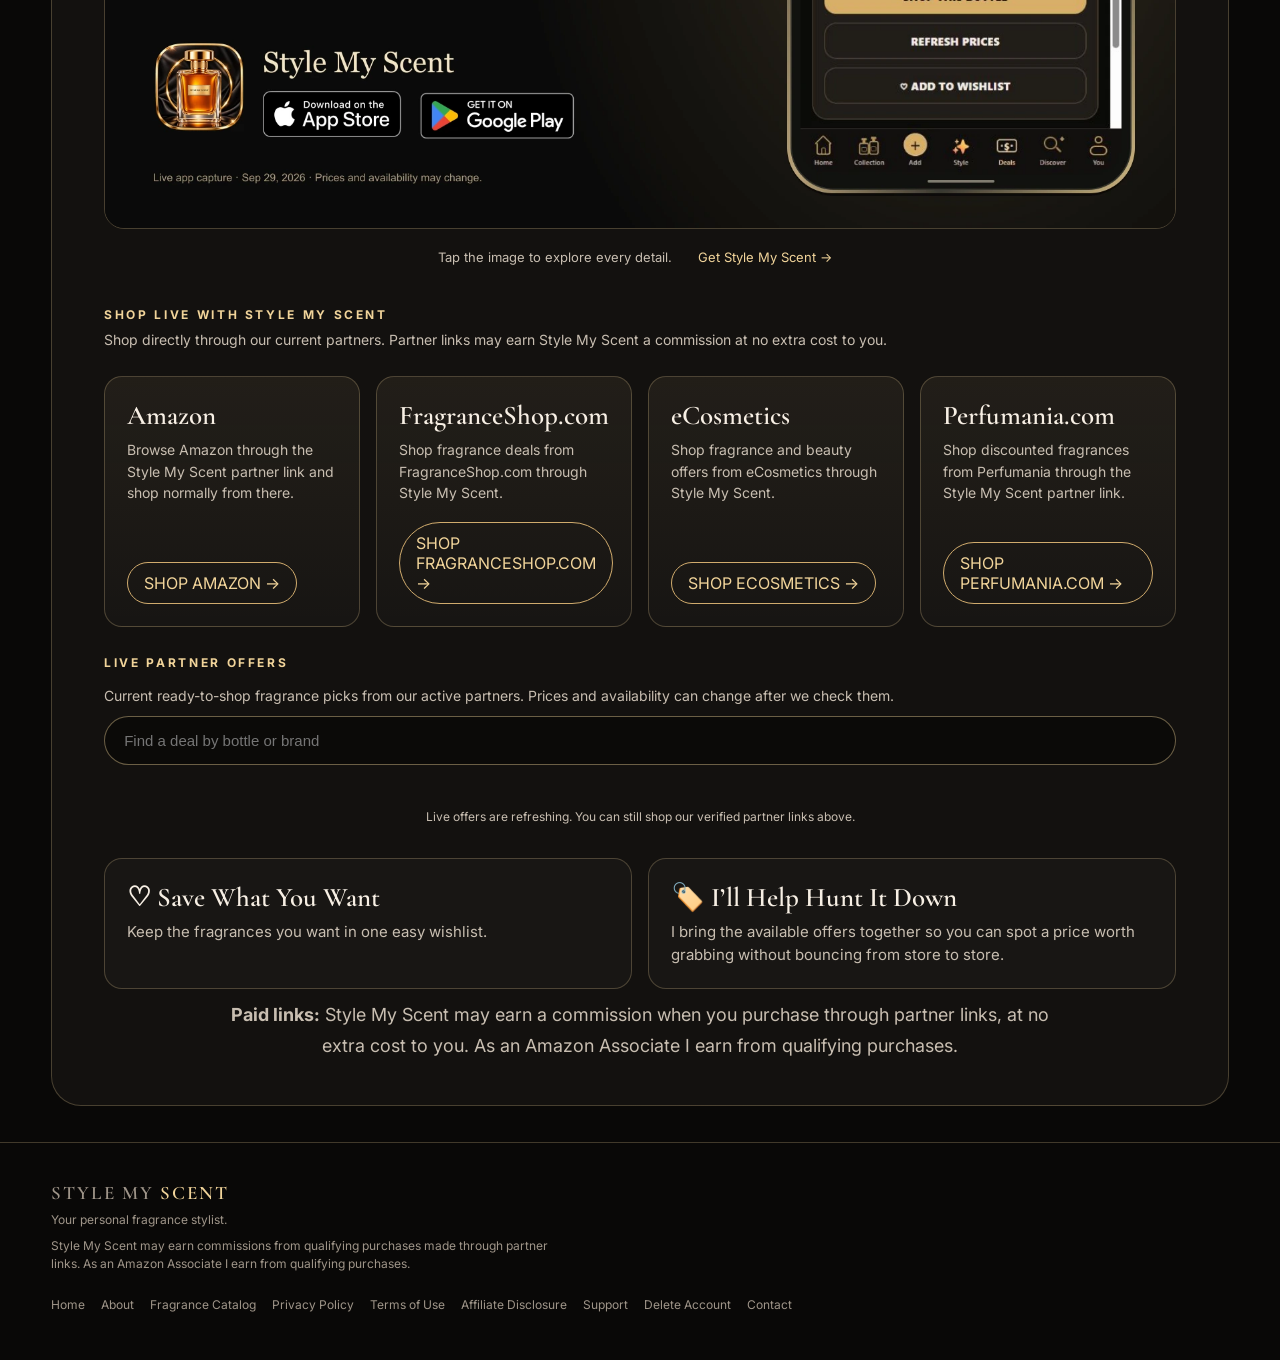
==== commit 3a8ee4a4: "Show scent directions prominently and add sourced Delilah price" ====
--- a/index.html
+++ b/index.html
@@ -106,6 +106,7 @@
 .app-feature-photo{margin:32px auto;max-width:1100px}.app-feature-photo img{display:block;width:100%;height:auto;border:1px solid var(--line);border-radius:20px}.app-feature-photo figcaption{text-align:center;color:var(--muted);font-size:13px;margin-top:10px}.app-feature-photo a:focus-visible{outline:3px solid var(--gold2);outline-offset:5px}
 .feature-shortcuts{display:flex;flex-wrap:wrap;justify-content:center;gap:12px;padding:16px 0;border:0}.feature-shortcuts a{padding:12px 18px;border:1px solid var(--line);border-radius:30px;color:var(--gold2);text-decoration:none}.app-feature-photo{scroll-margin-top:24px}.app-feature-photo figcaption a{display:inline-block;margin-left:12px;padding:10px}.app-feature-photo>a{display:block;cursor:zoom-in}@media(max-width:600px){.app-feature-photo{margin:24px -8px}.app-feature-photo img{border-radius:12px}.feature-shortcuts{gap:8px}.feature-shortcuts a{padding:10px 12px;font-size:13px}}
 .scent-directions{margin-top:28px}.scent-directions h3{color:var(--gold2);font-size:22px;margin:0 0 10px}.scent-directions>p{color:var(--muted);font-size:15px;line-height:1.6}.scent-direction-options{display:grid;grid-template-columns:repeat(2,minmax(0,1fr));gap:12px}.scent-direction-options>div{padding:16px;border:1px solid var(--line);border-radius:16px;background:#171512}.scent-direction-options strong{display:block;color:var(--gold2);font-size:15px}.scent-direction-options span{display:block;color:var(--muted);font-size:13px;line-height:1.5;margin-top:8px}@media(max-width:380px){.scent-direction-options{grid-template-columns:1fr}}
+.scent-directions{grid-column:1/-1;padding:26px;border:1px solid var(--line);border-radius:22px;background:#151310;margin-top:0;scroll-margin-top:24px}.scent-direction-options{grid-template-columns:repeat(3,minmax(0,1fr))}@media(max-width:700px){.scent-direction-options{grid-template-columns:repeat(2,minmax(0,1fr))}.mood-copy{padding:24px}}@media(max-width:380px){.scent-direction-options{grid-template-columns:1fr}}
 </style>
 <meta property="og:type" content="website"><meta property="og:site_name" content="Style My Scent"><meta property="og:title" content="Style My Scent | Your Personal Fragrance Stylist"><meta property="og:description" content="Discover fragrances, style what you own, build layering combinations, compare similar scents and shop live fragrance deals with Style My Scent."><meta property="og:url" content="https://stylemyscent.com/"><meta property="og:image" content="https://stylemyscent.com/addison-app.jpg"><meta name="twitter:card" content="summary_large_image"><meta name="twitter:title" content="Style My Scent | Your Personal Fragrance Stylist"><meta name="twitter:description" content="Fragrance discovery, layering, collection styling, similar-scent comparisons and live deals."><meta name="twitter:image" content="https://stylemyscent.com/addison-app.jpg">
 <script type="application/ld+json">{"@context":"https://schema.org","@graph":[{"@type":"Organization","@id":"https://stylemyscent.com/#organization","name":"Style My Scent","url":"https://stylemyscent.com/","description":"Style My Scent is a fragrance discovery and personal styling platform for perfume collections, scent layering, similar-fragrance comparisons and fragrance deals."},{"@type":"WebSite","@id":"https://stylemyscent.com/#website","url":"https://stylemyscent.com/","name":"Style My Scent","alternateName":["StyleMyScent","Style My Scent App"],"publisher":{"@id":"https://stylemyscent.com/#organization"}},{"@type":"SoftwareApplication","@id":"https://stylemyscent.com/#app","name":"Style My Scent","applicationCategory":"LifestyleApplication","url":"https://stylemyscent.com/","description":"A personal fragrance stylist for organizing collections, discovering scents, building layering combinations, comparing similar fragrances and finding deals.","publisher":{"@id":"https://stylemyscent.com/#organization"}}]}</script>
@@ -117,7 +118,7 @@
 </div>
 <section id="app-photos"><div class="wrap"><div class="center"><div class="eyebrow">Explore the app</div><h2 class="section-title">Your whole fragrance world, in one app.</h2><p class="section-copy">Meet Addison, style your own collection, build layers, compare similar scents, and shop the same bottle across retailers. Take a closer look below.</p><nav class="feature-shortcuts" aria-label="App preview features"><a href="#preview-meet-addison">Meet Addison</a><a href="#preview-personal-styling">Personal styling</a><a href="#preview-occasion-layering">Layering</a><a href="#preview-discover-complete">Discover</a><a href="#preview-deals">Compare deals</a></nav></div><figure class="app-feature-photo" id="preview-meet-addison"><a href="assets/app-features/meet-addison.webp?v=headlines-v2" target="_blank" rel="noopener" aria-label="Open full-size image: Meet Addison, your personal fragrance stylist in Style My Scent"><img src="assets/app-features/meet-addison.webp?v=headlines-v2" alt="Meet Addison, your personal fragrance stylist in Style My Scent" width="1600" height="1200" loading="lazy" decoding="async"></a><figcaption>Tap the image to explore every detail. <a class="gold" href="#get-app">Get Style My Scent →</a></figcaption></figure></div></section>
 <section id="how"><div class="wrap center"><div class="eyebrow">More than a perfume list</div><h2 class="section-title">Your collection can do more than sit there looking pretty.</h2><p class="section-copy"><strong>Style My Scent is a fragrance discovery and personal styling platform</strong> built around the way fragrance lovers actually collect, layer, wear, remember and shop—so the bottles you own become a collection you can really use.</p><div class="feature-grid"><div class="feature"><h3>Style What You Own</h3><p>Your fragrance wardrobe, all in one place. Save and organize your perfumes, oils, lotions and mists, then use your own collection when you style a scent.</p></div><div class="feature"><h3>Layer With Intention</h3><p>Addison builds from what you own, then gives every styling result the same clear breakdown: why it works, the harmonizing notes, and the best way to wear it for the moment.</p></div><div class="feature"><h3>Remember What Worked</h3><p>Journal wears, reactions, compliments and favorite combinations so your collection gets smarter with you.</p></div></div></div></section>
-<section id="mood"><div class="wrap mood-layout"><div class="mood-copy"><div class="eyebrow">Style the moment</div><div class="big">Mood, plans and weather all matter.</div><p class="section-copy" style="margin:18px 0 0">Tell Style My Scent what kind of day you’re having and let your own collection do more of the work.</p><div class="chips"><span class="chip">😎 Confident</span><span class="chip">💕 Flirty</span><span class="chip">😌 Relaxed</span><span class="chip">🖤 Mysterious</span><span class="chip">🔥 Bold</span></div><div class="scent-directions" id="scent-directions"><h3>Which scent direction sounds right?</h3><p>Mood is how you want to feel. Scent direction is how you want it to smell.</p><div class="scent-direction-options"><div><strong>💧 Fresh &amp; Polished</strong><span>Citrus, aquatic notes, green aromatics and clean musk.</span></div><div><strong>🍊 Bright &amp; Playful</strong><span>Juicy fruit, sparkling citrus and lively sweetness.</span></div><div><strong>☁️ Soft &amp; Skin-Close</strong><span>Musk, powder, creamy woods and soft florals.</span></div><div><strong>🔥 Warm &amp; Magnetic</strong><span>Amber, vanilla, tonka, spice and sandalwood.</span></div><div><strong>🌲 Rich &amp; Refined</strong><span>Cedar, vetiver, sandalwood, patchouli and moss.</span></div><div><strong>🕯️ Dark &amp; Intense</strong><span>Oud, leather, smoke, incense and tobacco.</span></div></div></div></div><div class="event-grid"><div class="event"><b>💼 Work</b><span>Regular workday, interview, meeting or presentation.</span></div><div class="event"><b>❤️ Date Night</b><span>Style the scent around the kind of night you have planned.</span></div><div class="event"><b>🍽️ Dinner</b><span>Memorable without competing with the table.</span></div><div class="event"><b>🍷 Event</b><span>Dress code, room and energy all count.</span></div><div class="event"><b>☀️ Casual</b><span>Easy choices that still feel intentionally styled.</span></div><div class="event"><b>🏋️ Gym</b><span>Fresh, clean and close—never taking over the room.</span></div></div></div></section>
+<section id="mood"><div class="wrap mood-layout"><div class="mood-copy"><div class="eyebrow">Style the moment</div><div class="big">Mood, plans and weather all matter.</div><p class="section-copy" style="margin:18px 0 0">Tell Style My Scent what kind of day you’re having and let your own collection do more of the work.</p><div class="chips"><span class="chip">😎 Confident</span><span class="chip">💕 Flirty</span><span class="chip">😌 Relaxed</span><span class="chip">🖤 Mysterious</span><span class="chip">🔥 Bold</span></div></div><div class="event-grid"><div class="event"><b>💼 Work</b><span>Regular workday, interview, meeting or presentation.</span></div><div class="event"><b>❤️ Date Night</b><span>Style the scent around the kind of night you have planned.</span></div><div class="event"><b>🍽️ Dinner</b><span>Memorable without competing with the table.</span></div><div class="event"><b>🍷 Event</b><span>Dress code, room and energy all count.</span></div><div class="event"><b>☀️ Casual</b><span>Easy choices that still feel intentionally styled.</span></div><div class="event"><b>🏋️ Gym</b><span>Fresh, clean and close—never taking over the room.</span></div></div><div class="scent-directions" id="scent-directions"><h3>Choose your scent direction</h3><p>Mood is how you want to feel. Scent direction is how you want it to smell.</p><div class="scent-direction-options"><div><strong>💧 Fresh &amp; Polished</strong><span>Citrus, aquatic notes, green aromatics and clean musk.</span></div><div><strong>🍊 Bright &amp; Playful</strong><span>Juicy fruit, sparkling citrus and lively sweetness.</span></div><div><strong>☁️ Soft &amp; Skin-Close</strong><span>Musk, powder, creamy woods and soft florals.</span></div><div><strong>🔥 Warm &amp; Magnetic</strong><span>Amber, vanilla, tonka, spice and sandalwood.</span></div><div><strong>🌲 Rich &amp; Refined</strong><span>Cedar, vetiver, sandalwood, patchouli and moss.</span></div><div><strong>🕯️ Dark &amp; Intense</strong><span>Oud, leather, smoke, incense and tobacco.</span></div></div></div></div></section>
 
 <div class="wrap"><figure class="app-feature-photo" id="preview-personal-styling"><a href="assets/app-features/personal-styling.webp?v=headlines-v2" target="_blank" rel="noopener" aria-label="Open full-size image: Choose your mood, scent direction, occasion and weather"><img src="assets/app-features/personal-styling.webp?v=headlines-v2" alt="Choose your mood, scent direction, occasion and weather" width="1600" height="1200" loading="lazy" decoding="async"></a><figcaption>Tap the image to explore every detail. <a class="gold" href="#get-app">Get Style My Scent →</a></figcaption></figure></div>
 <section id="layering"><div class="wrap"><div class="story-head"><div class="story-kicker">LET’S GET YOU <span class="gold">REMEMBERED.</span></div><div class="eyebrow story-signature">YOUR SIGNATURE</div></div><div class="layering-hero"><img src="assets/style-my-scent-layering-hero-web.jpg?v=20260906-5" alt="Style My Scent layering technique — lotion, fragrance oil and perfume with real collection display" loading="eager" fetchpriority="high" decoding="async"></div>
@@ -158,7 +159,7 @@
     <div class="discover-path-note"><strong>Shopping for a better-priced perfume?</strong> Stay right here and search below—I’ll compare the two strongest bottle alternatives and live shopping options. <strong>Styling what you already own?</strong> The app is where I layer your perfumes, oils, lotions and mists around your mood, plans and weather. <a href="#get-app">Get app updates →</a></div>
   </div>
 
-  <figure class="app-feature-photo" id="preview-discover-complete"><a href="assets/app-features/discover-complete.webp?v=headlines-v2" target="_blank" rel="noopener" aria-label="Open full-size image: VALAYA and Delilah Blanc: bottle photos, 82 percent similarity, side-by-side notes, scent differences and shopping options"><img src="assets/app-features/discover-complete.webp?v=headlines-v2" alt="VALAYA and Delilah Blanc: bottle photos, 82 percent similarity, side-by-side notes, scent differences and shopping options" width="1800" height="1780" loading="lazy" decoding="async"></a><figcaption>Tap the image to explore every detail. <a class="gold" href="#get-app">Get Style My Scent →</a></figcaption></figure>
+  <figure class="app-feature-photo" id="preview-discover-complete"><a href="assets/app-features/discover-complete.webp?v=delilah-price-v3" target="_blank" rel="noopener" aria-label="Open full-size image: VALAYA and Delilah Blanc: bottle photos, 82 percent similarity, side-by-side notes, scent differences and shopping options"><img src="assets/app-features/discover-complete.webp?v=delilah-price-v3" alt="VALAYA and Delilah Blanc: bottle photos, 82 percent similarity, side-by-side notes, scent differences and shopping options" width="1800" height="1780" loading="lazy" decoding="async"></a><figcaption>Tap the image to explore every detail. <a class="gold" href="#get-app">Get Style My Scent →</a> <a class="gold" href="https://www.target.com/p/-/A-1010805950" target="_blank" rel="noopener">Delilah price source: Target marketplace →</a></figcaption></figure>
   <div class="web-discover-example" aria-label="Example fragrance match">
     <div class="web-discover-example-copy">
       <div class="web-compare-kicker">SEE IT IN ACTION</div>
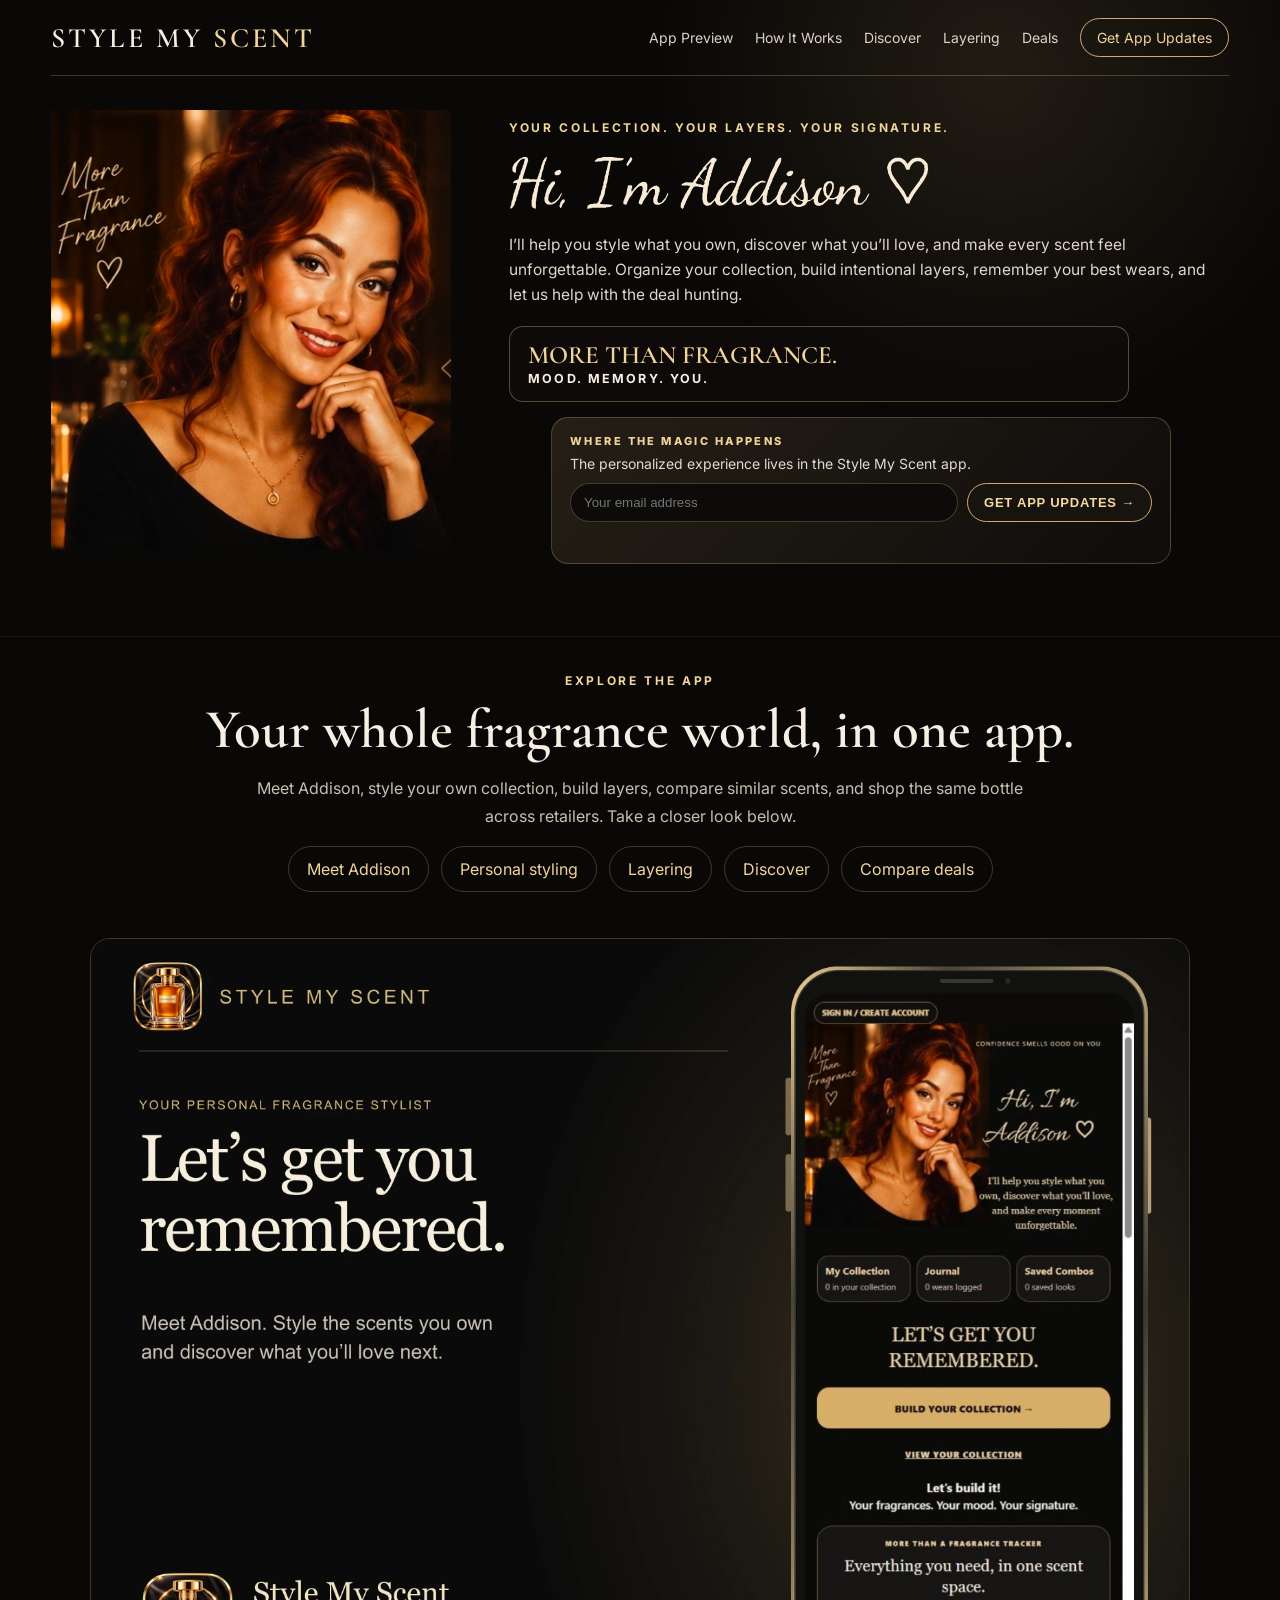
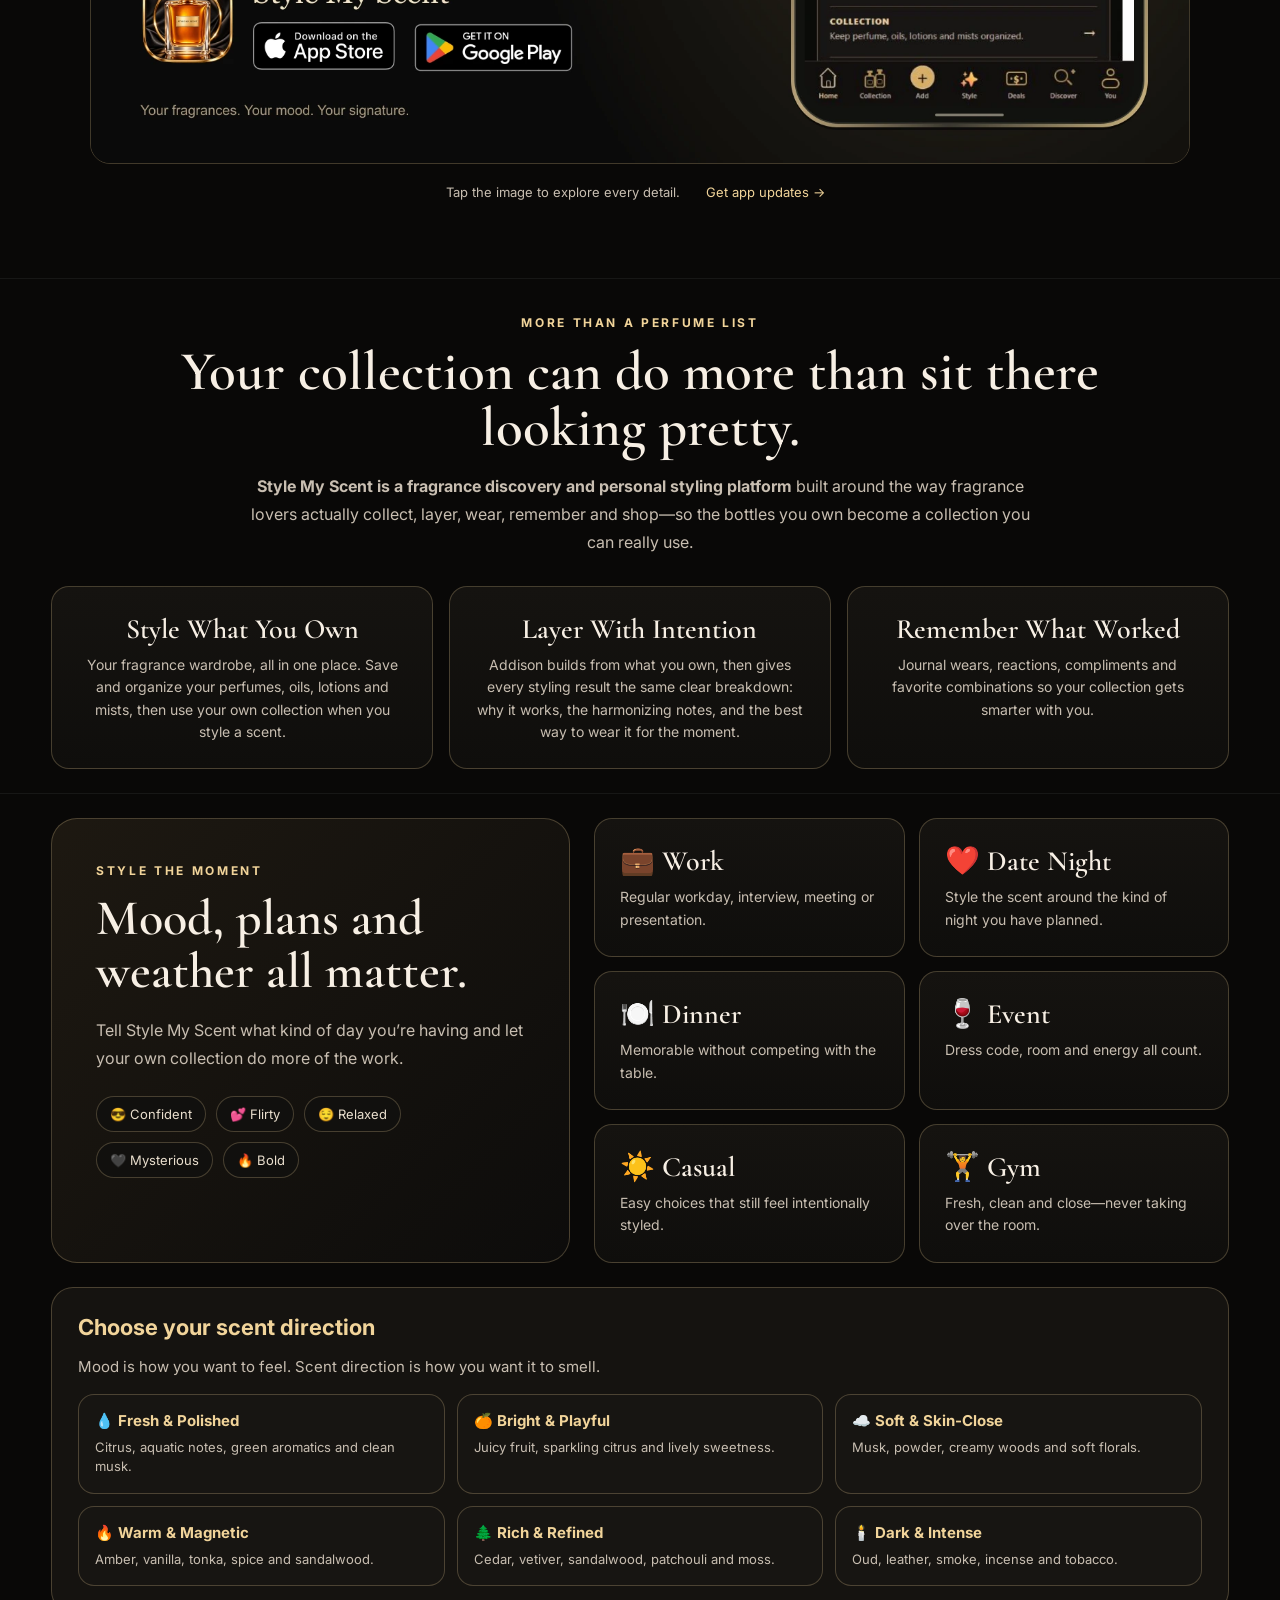
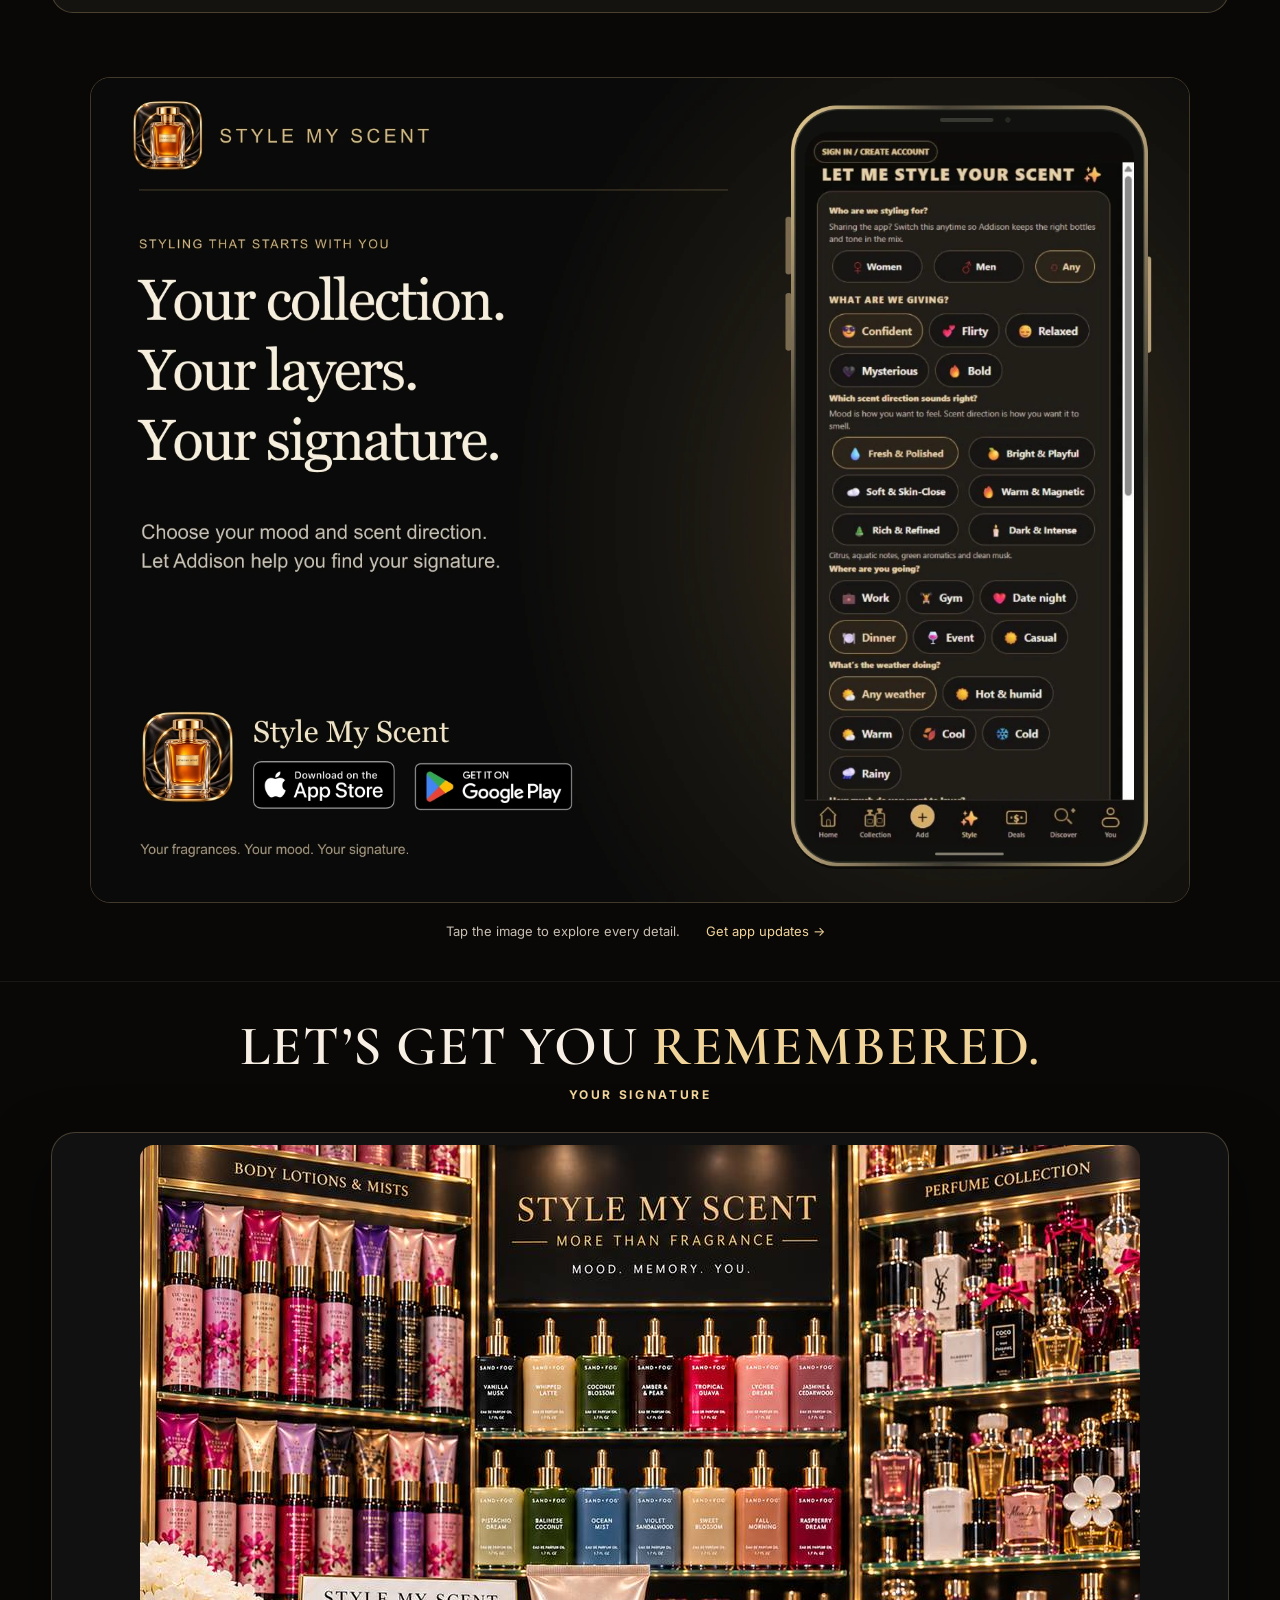
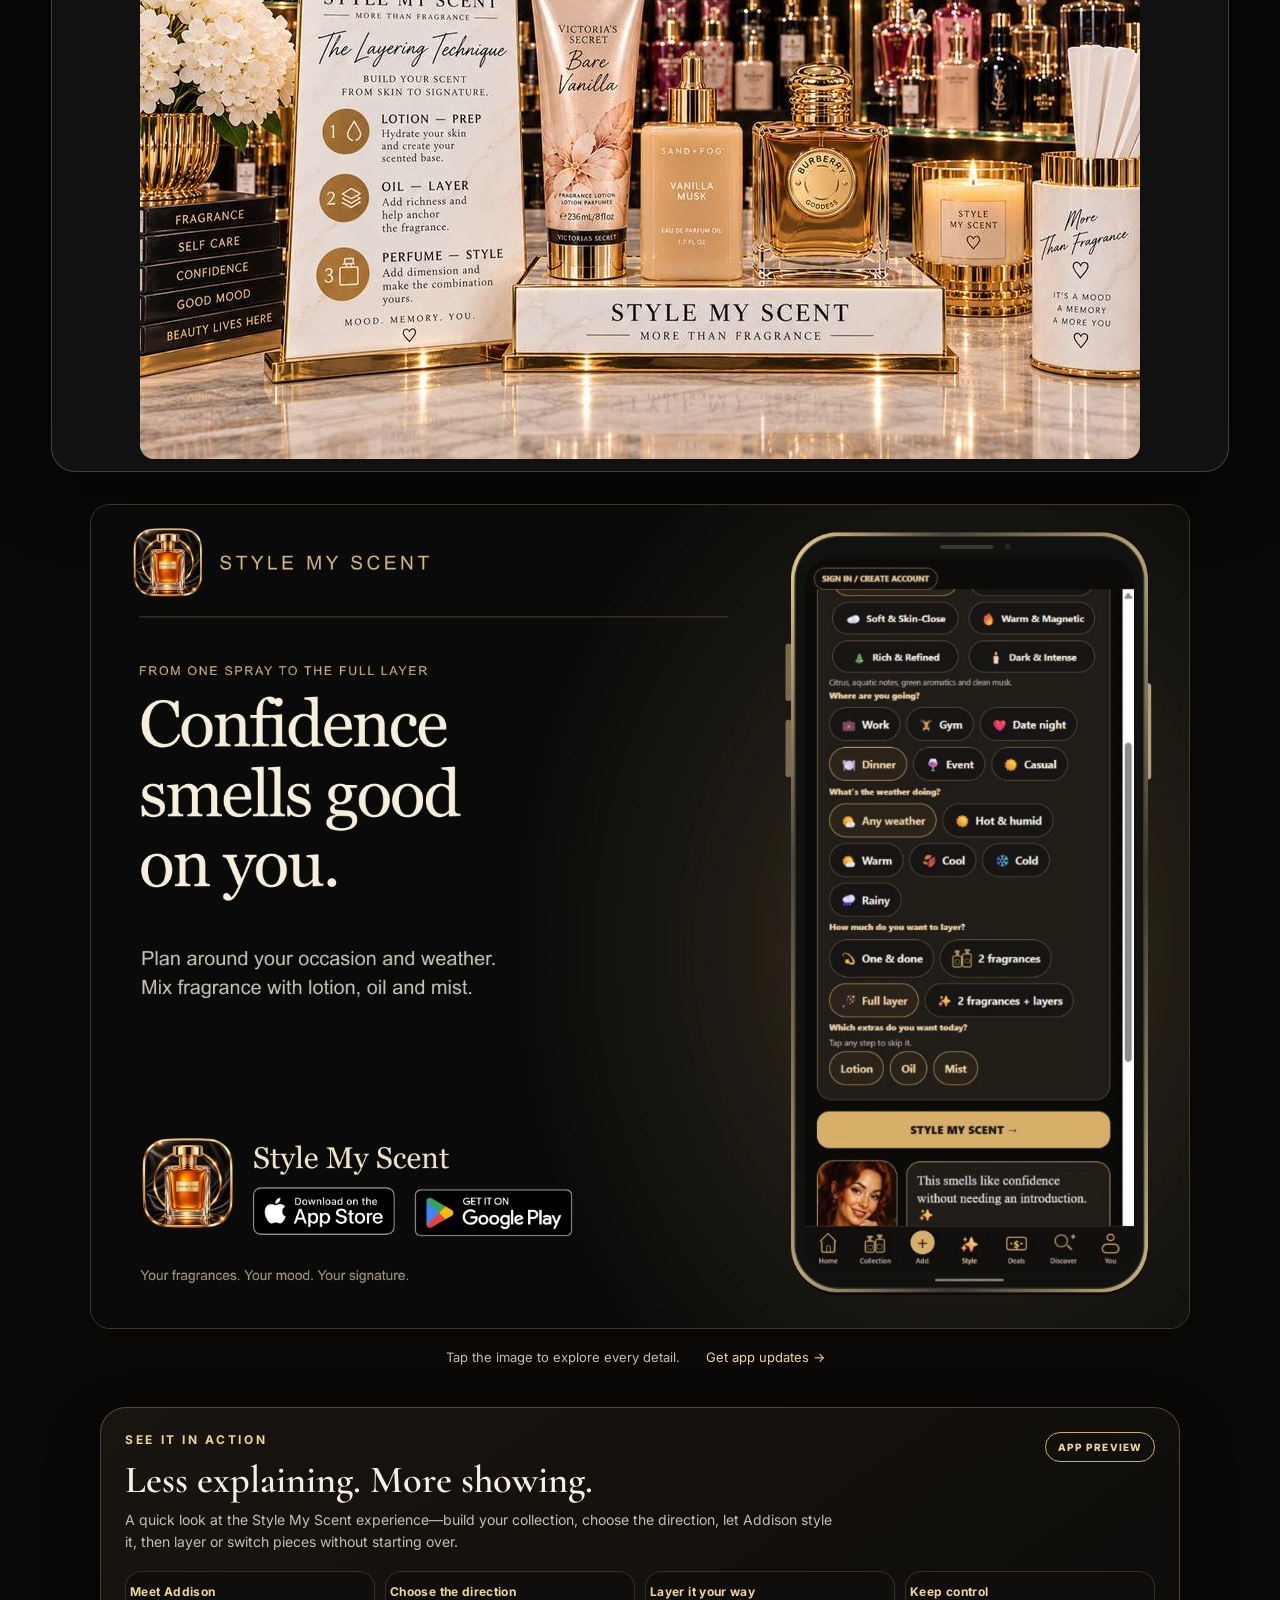
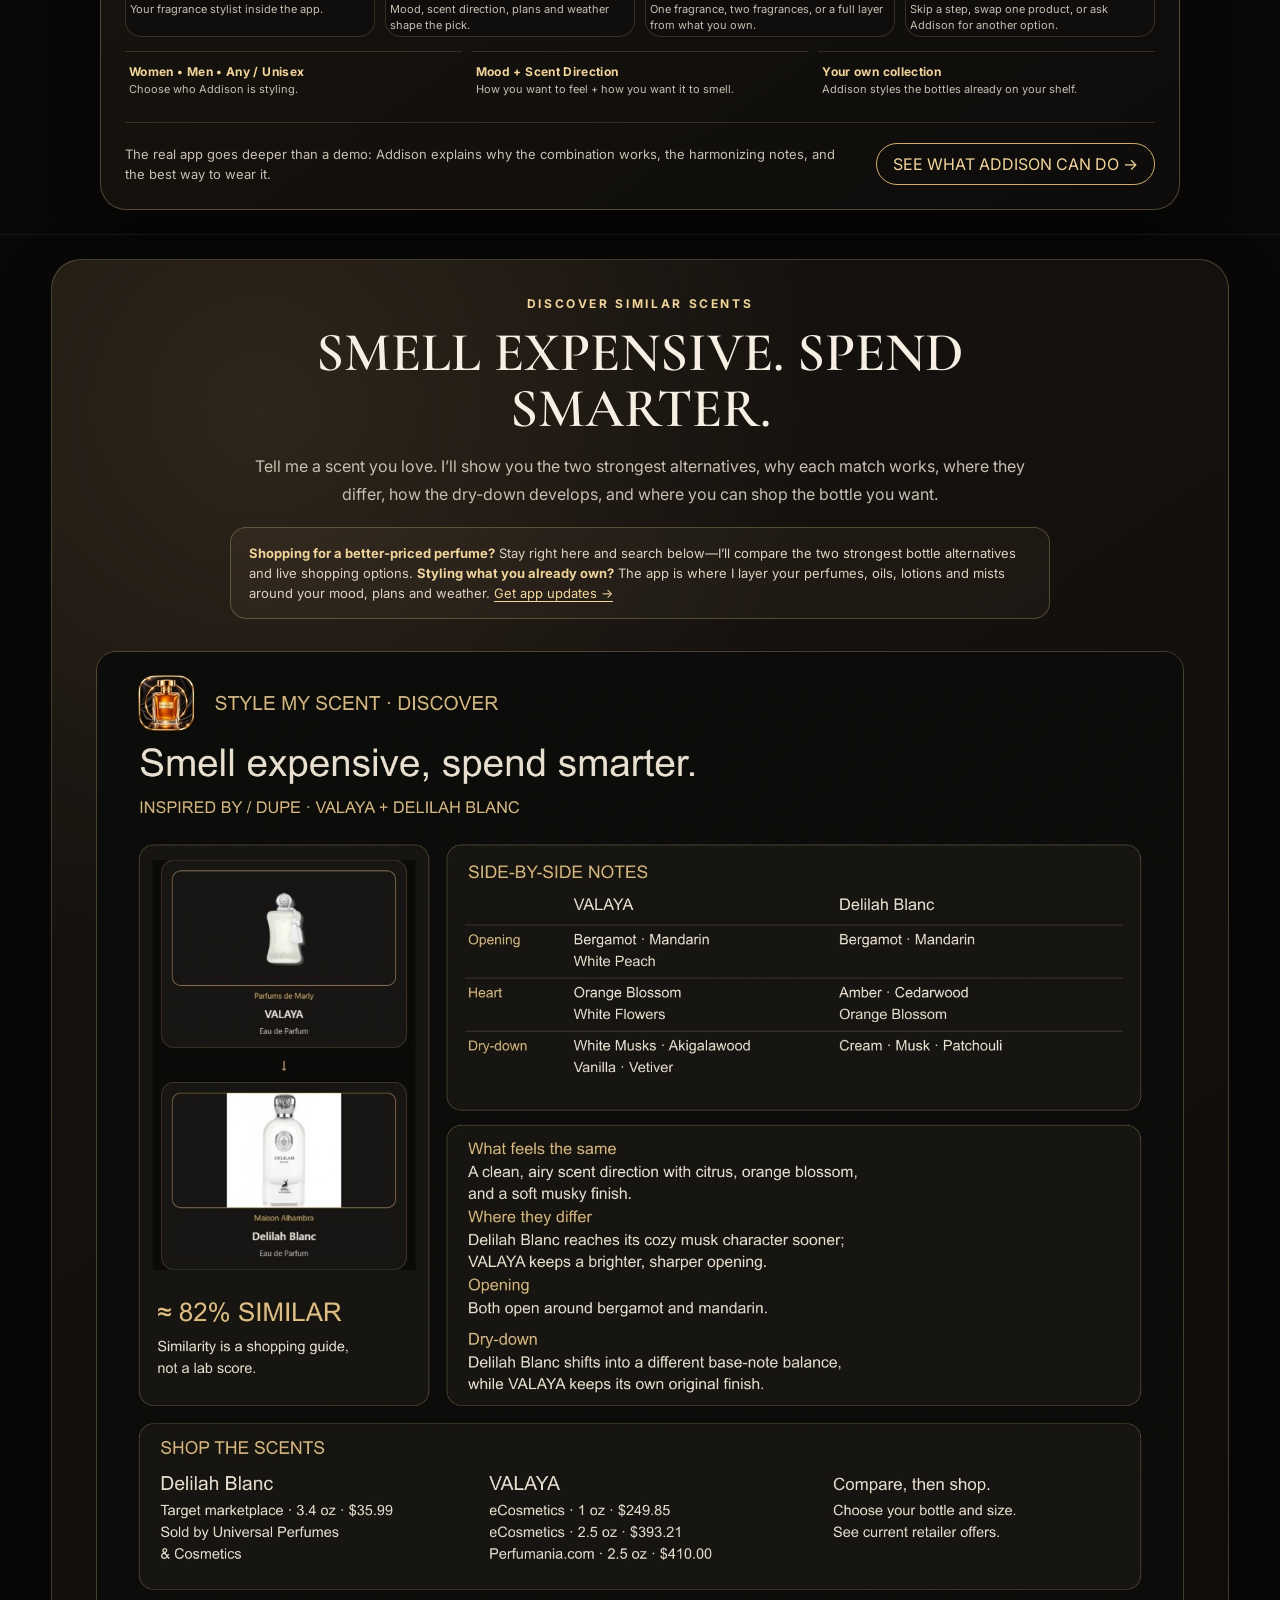
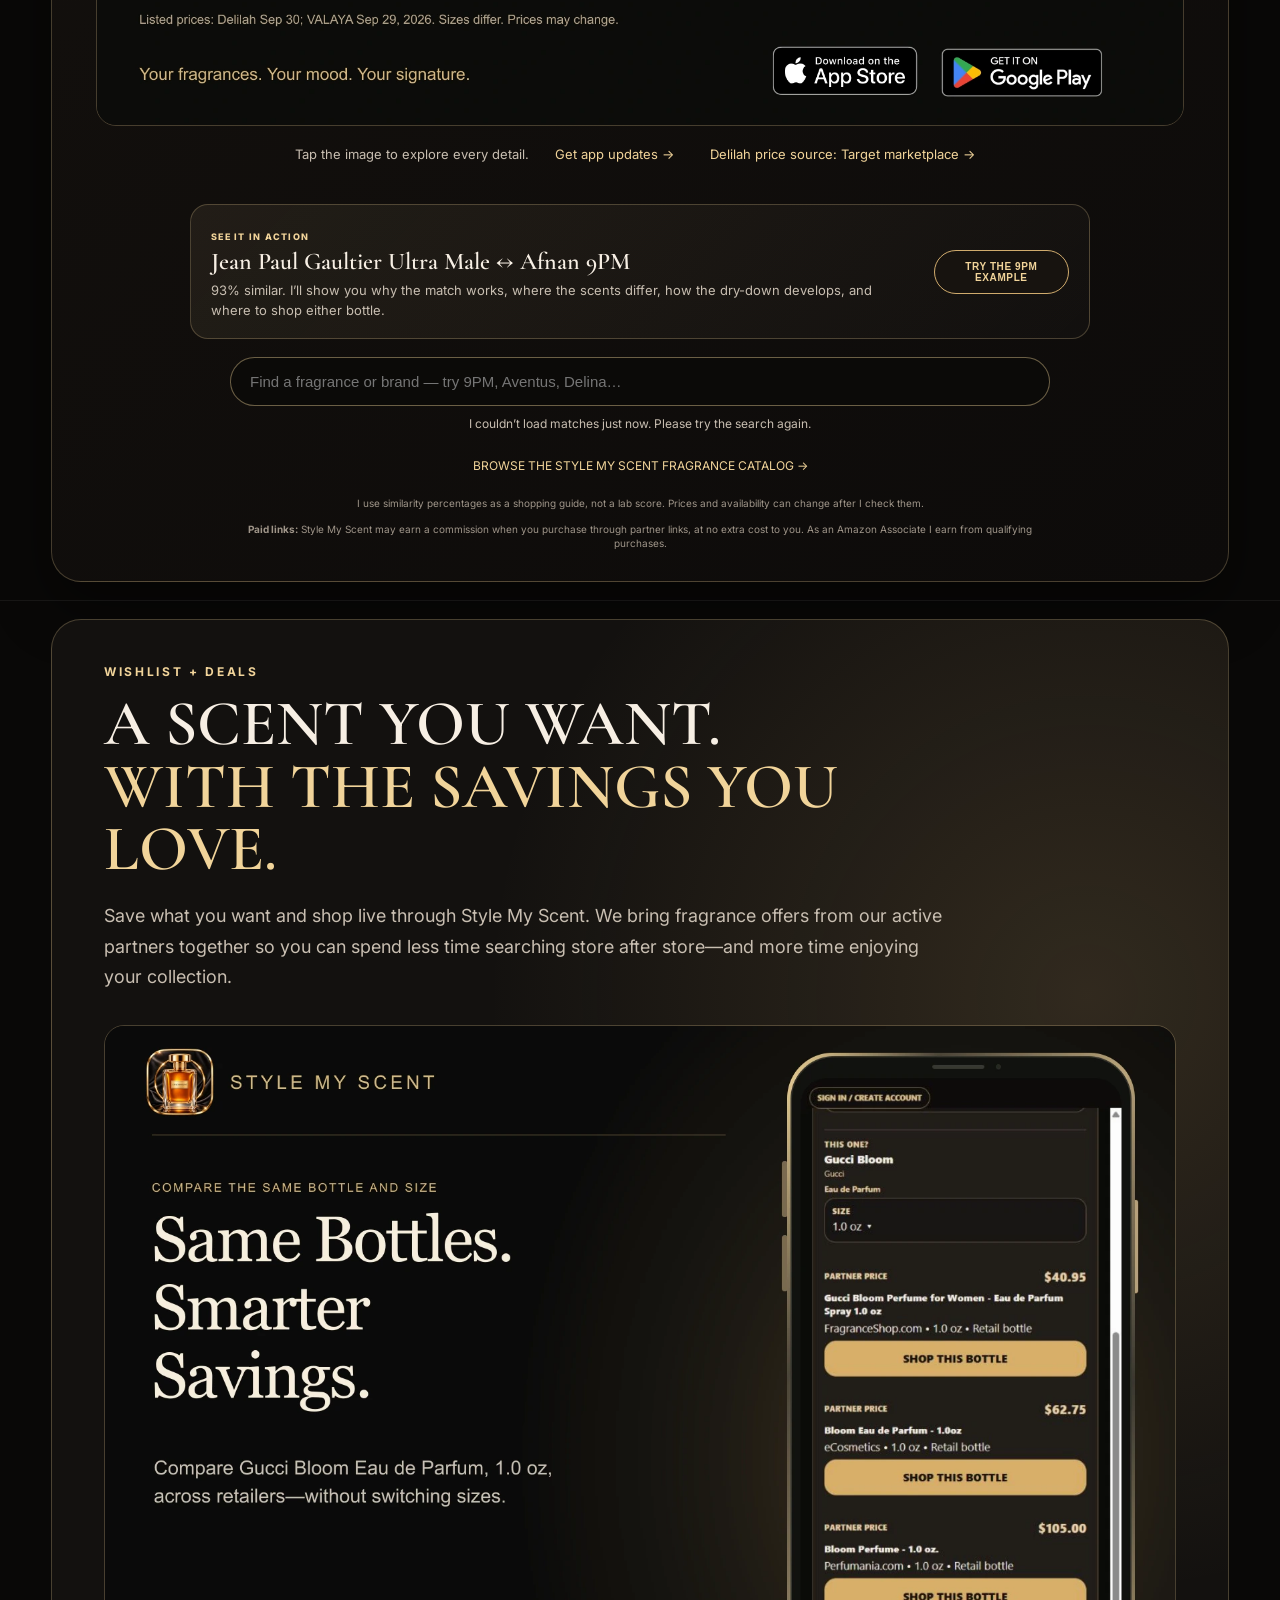
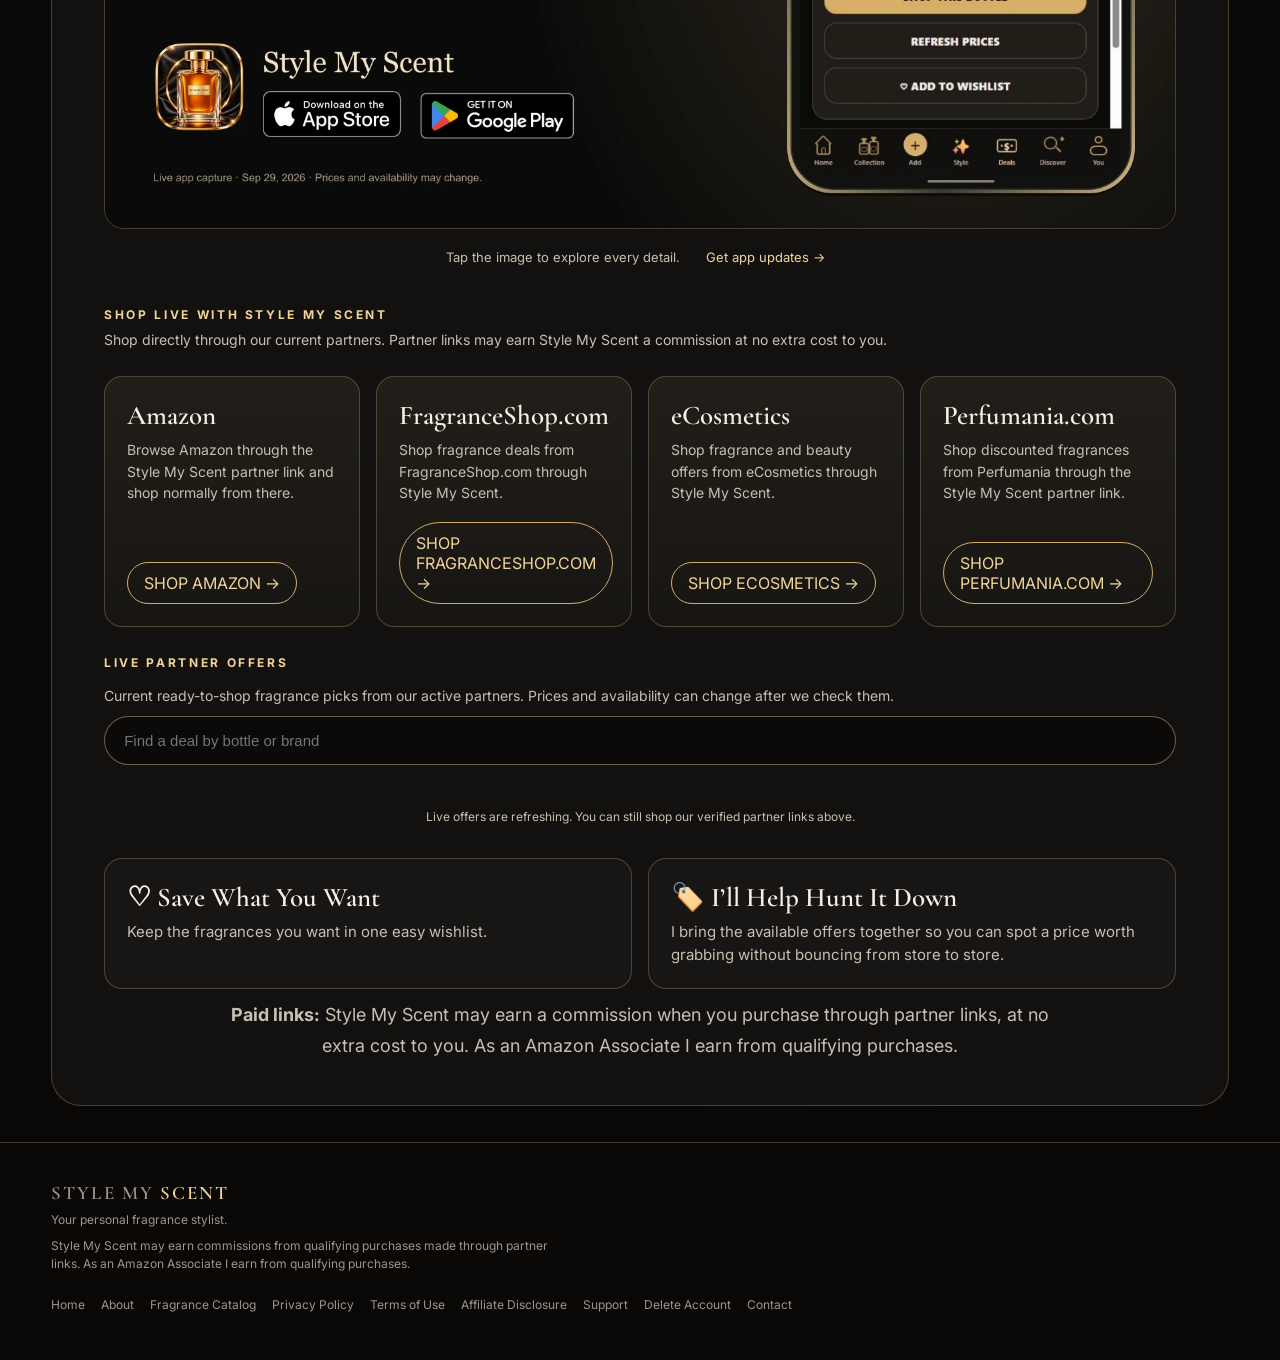
==== commit 4b5fc0ee: "Label email signup and clarify prelaunch app update links" ====
--- a/index.html
+++ b/index.html
@@ -15,7 +15,7 @@
 :root{--bg:#090807;--panel:#14110f;--cream:#f7efe4;--muted:#c8beb1;--gold:#d0ab6d;--gold2:#f1d49a;--line:rgba(241,212,154,.24)}
 *{box-sizing:border-box}html{scroll-behavior:smooth}body{margin:0;background:var(--bg);color:var(--cream);font-family:Inter,Arial,sans-serif;overflow-x:hidden}body:before{content:"";position:fixed;inset:0;pointer-events:none;background:radial-gradient(circle at 78% 8%,rgba(208,171,109,.12),transparent 28%)}a{color:inherit;text-decoration:none}img{display:block;max-width:100%}.wrap{width:min(1180px,92vw);margin:auto}.gold{color:var(--gold2)}
 nav{height:76px;display:flex;align-items:center;justify-content:space-between;border-bottom:1px solid var(--line);position:relative;z-index:10}.brand{font:600 28px "Cormorant Garamond",serif;letter-spacing:.11em}.brand span{color:var(--gold2)}.navlinks{display:flex;gap:22px;align-items:center;font-size:14px;color:#ddd2c5}.navcta{border:1px solid var(--gold);border-radius:999px;padding:10px 16px;color:var(--gold2)}
-.hero{min-height:560px;display:grid;grid-template-columns:minmax(320px,420px) minmax(0,1fr);gap:38px;padding:34px 0 42px;align-items:start;background:#090807}.addison-wrap{position:relative;width:min(400px,100%);min-height:0;aspect-ratio:450/495;margin:0;display:flex;align-items:flex-end;overflow:hidden;background:#090807;isolation:isolate;justify-self:start;align-self:start}.addison-wrap:before,.addison-wrap:after{content:none!important;display:none!important}.candle-light,.candle-light-1,.candle-light-2,.candle-light-3,.candle-light-4,.flame-cover,.scene-left,.scene-frame,.scene-shelf,.scene-items,.scene-bottle,.scene-candle,.scene-candle-body,.scene-wick,.scene-flame,.scene-candle-glow{display:none!important}.addison{position:absolute;z-index:1;width:240%;height:auto;max-width:none;max-height:none;left:-15.56%;top:-9.09%;object-fit:contain;object-position:left top;filter:none!important;-webkit-mask-image:none!important;mask-image:none!important}.hero-copy{position:relative;z-index:3;max-width:720px;min-width:0;margin:10px 0 0;padding:0 16px 0 0;text-align:left}.eyebrow{font-size:12px;letter-spacing:.22em;text-transform:uppercase;color:var(--gold2);font-weight:700;margin-bottom:14px}.hero-copy>.eyebrow{transform:none;margin-bottom:22px;text-align:left}.addison-script{margin:0 0 22px;color:#f8ead4;line-height:0;max-width:420px}.addison-script svg{display:block;width:420px;max-width:100%;height:auto;overflow:visible}.lead{font-size:15.5px;line-height:1.62;color:#e0d6ca;max-width:700px;margin:0}.hero-line{margin:19px 0 0;padding:15px 18px;border:1px solid rgba(241,212,154,.32);border-radius:14px;background:#0f0d0bc2;display:flex;flex-direction:column;gap:3px;max-width:620px}.hero-line strong{font:600 25px/1.05 "Cormorant Garamond",serif;color:var(--gold2)}.hero-line span{font-size:12.5px;letter-spacing:.17em;font-weight:700}.hero-app-callout{margin:15px auto 0;padding:16px 18px;border-radius:17px;background:linear-gradient(135deg,rgba(208,171,109,.14),rgba(255,255,255,.025));border:1px solid var(--line);max-width:620px}.magic-kicker{font-size:11px;letter-spacing:.22em;color:var(--gold2);font-weight:800}.hero-app-callout p{margin:7px 0 11px;color:#e5dacd;font-size:14px}.waitlist-form{display:flex;gap:9px;flex-wrap:wrap}.waitlist-form input{flex:1 1 220px;min-width:0;border:1px solid var(--line);background:#0c0b09;color:var(--cream);padding:11px 13px;border-radius:999px;outline:none}.waitlist-form button{border:1px solid var(--gold);background:#17130f;color:#f5d99f;padding:10px 16px;border-radius:999px;font-weight:800;font-size:13px;letter-spacing:.06em;cursor:pointer}.waitlist-status{font-size:12px;color:var(--gold2);margin-top:9px;min-height:16px}
+.hero{min-height:560px;display:grid;grid-template-columns:minmax(320px,420px) minmax(0,1fr);gap:38px;padding:34px 0 42px;align-items:start;background:#090807}.addison-wrap{position:relative;width:min(400px,100%);min-height:0;aspect-ratio:450/495;margin:0;display:flex;align-items:flex-end;overflow:hidden;background:#090807;isolation:isolate;justify-self:start;align-self:start}.addison-wrap:before,.addison-wrap:after{content:none!important;display:none!important}.candle-light,.candle-light-1,.candle-light-2,.candle-light-3,.candle-light-4,.flame-cover,.scene-left,.scene-frame,.scene-shelf,.scene-items,.scene-bottle,.scene-candle,.scene-candle-body,.scene-wick,.scene-flame,.scene-candle-glow{display:none!important}.addison{position:absolute;z-index:1;width:240%;height:auto;max-width:none;max-height:none;left:-15.56%;top:-9.09%;object-fit:contain;object-position:left top;filter:none!important;-webkit-mask-image:none!important;mask-image:none!important}.hero-copy{position:relative;z-index:3;max-width:720px;min-width:0;margin:10px 0 0;padding:0 16px 0 0;text-align:left}.eyebrow{font-size:12px;letter-spacing:.22em;text-transform:uppercase;color:var(--gold2);font-weight:700;margin-bottom:14px}.hero-copy>.eyebrow{transform:none;margin-bottom:22px;text-align:left}.addison-script{margin:0 0 22px;color:#f8ead4;line-height:0;max-width:420px}.addison-script svg{display:block;width:420px;max-width:100%;height:auto;overflow:visible}.lead{font-size:15.5px;line-height:1.62;color:#e0d6ca;max-width:700px;margin:0}.hero-line{margin:19px 0 0;padding:15px 18px;border:1px solid rgba(241,212,154,.32);border-radius:14px;background:#0f0d0bc2;display:flex;flex-direction:column;gap:3px;max-width:620px}.hero-line strong{font:600 25px/1.05 "Cormorant Garamond",serif;color:var(--gold2)}.hero-line span{font-size:12.5px;letter-spacing:.17em;font-weight:700}.hero-app-callout{margin:15px auto 0;padding:16px 18px;border-radius:17px;background:linear-gradient(135deg,rgba(208,171,109,.14),rgba(255,255,255,.025));border:1px solid var(--line);max-width:620px}.magic-kicker{font-size:11px;letter-spacing:.22em;color:var(--gold2);font-weight:800}.hero-app-callout p{margin:7px 0 11px;color:#e5dacd;font-size:14px}.waitlist-form{display:flex;gap:9px;flex-wrap:wrap}.waitlist-form input{flex:1 1 220px;min-width:0;border:1px solid var(--line);background:#0c0b09;color:var(--cream);padding:11px 13px;border-radius:999px;outline:none}.waitlist-form button{border:1px solid var(--gold);background:#17130f;color:#f5d99f;padding:10px 16px;border-radius:999px;font-weight:800;font-size:13px;letter-spacing:.06em;cursor:pointer}.waitlist-form input:focus-visible,.waitlist-form button:focus-visible{outline:2px solid var(--gold2);outline-offset:3px}.waitlist-form button:disabled{opacity:.65;cursor:wait}.waitlist-status{font-size:12px;color:var(--gold2);margin-top:9px;min-height:16px}
 section{padding:36px 0;border-top:1px solid rgba(255,255,255,.06)}#how{padding-bottom:24px}#mood{padding-top:24px;padding-bottom:32px}#layering{padding-top:36px;padding-bottom:24px}#discover{padding-top:24px;padding-bottom:18px}#deals{padding-top:18px;padding-bottom:36px}.center{text-align:center}.section-title{font:600 clamp(38px,4.3vw,58px)/1.02 "Cormorant Garamond",serif;margin:10px auto 16px;max-width:960px}.section-copy{max-width:790px;margin:0 auto;color:var(--muted);line-height:1.75}.feature-grid{display:grid;grid-template-columns:repeat(3,1fr);gap:16px;margin-top:30px}.feature,.event{padding:25px;border:1px solid var(--line);border-radius:18px;background:linear-gradient(180deg,#151310,#0f0e0c)}.feature h3,.event b{font:600 28px "Cormorant Garamond",serif;margin:0 0 8px;display:block}.feature p,.event span{color:var(--muted);font-size:14px;line-height:1.6;margin:0}.mood-layout{display:grid;grid-template-columns:.9fr 1.1fr;gap:24px}.mood-copy{padding:44px;border:1px solid var(--line);border-radius:26px;background:linear-gradient(135deg,rgba(208,171,109,.1),rgba(255,255,255,.02))}.mood-copy .big{font:600 clamp(38px,4vw,50px)/1.06 "Cormorant Garamond",serif;margin-top:7px}.chips{display:flex;flex-wrap:wrap;gap:10px;margin-top:24px}.chip{border:1px solid var(--line);border-radius:999px;padding:9px 13px;background:#11100e;color:#eadfce;font-size:13px}.event-grid{display:grid;grid-template-columns:repeat(2,1fr);gap:14px}
 .discover-shell{border:1px solid var(--line);border-radius:30px;padding:34px;background:linear-gradient(145deg,#17130f,#0e0c0a);box-shadow:0 24px 60px #0007}.discover-head{display:flex;align-items:flex-end;justify-content:space-between;gap:22px;margin-bottom:24px}.discover-copy{max-width:720px}.discover-search{border:1px solid rgba(241,212,154,.38);border-radius:999px;padding:13px 18px;background:#0b0a08;color:#a99f92;min-width:280px;font-size:14px}.discover-grid{display:grid;grid-template-columns:repeat(4,1fr);gap:14px}.discover-card{border:1px solid var(--line);border-radius:20px;background:#11100e;padding:18px;min-height:230px;display:flex;flex-direction:column}.bottle-art{width:72px;height:106px;margin:2px auto 16px;border:1px solid rgba(241,212,154,.55);border-radius:12px 12px 18px 18px;background:linear-gradient(160deg,#30271d,#0e0c0a);box-shadow:0 12px 28px #0009;position:relative}.bottle-art:before{content:"";position:absolute;width:34px;height:17px;left:18px;top:-14px;border:1px solid rgba(241,212,154,.5);background:#17130f;border-radius:4px 4px 1px 1px}.discover-card h3{font:600 24px/1.05 "Cormorant Garamond",serif;margin:0 0 4px}.discover-card .maker{font-size:11px;color:var(--gold2);letter-spacing:.08em;text-transform:uppercase}.discover-card p{font-size:12px;line-height:1.55;color:var(--muted);margin:10px 0 14px}.discover-actions{margin-top:auto;display:flex;gap:7px;flex-wrap:wrap}.mini-btn{border:1px solid var(--gold);border-radius:999px;padding:7px 9px;color:var(--gold2);font-size:9px;font-weight:800;letter-spacing:.05em}.discover-note{text-align:center;color:var(--muted);font-size:12px;margin-top:20px}.discover-note strong{color:var(--gold2)}
 .story-head{max-width:900px;margin:0 auto 30px;text-align:center;padding:0 18px}.story-kicker{font:600 clamp(36px,4.5vw,56px)/1.02 "Cormorant Garamond",serif;letter-spacing:.015em;margin:0 auto 12px;max-width:900px}.story-signature{margin:0 auto 24px}.layering-hero{width:100%;border-radius:24px;border:1px solid var(--line);box-shadow:0 24px 60px #0008;overflow:hidden;background:#111;padding:12px;text-align:center}.layering-hero img{display:block;width:auto;max-width:100%;height:auto;margin:0 auto;border-radius:14px;background:#111;object-fit:contain}
@@ -113,16 +113,16 @@
 </head>
 <body id="top">
 <div class="wrap">
-<nav><a class="brand" href="#top">STYLE MY <span>SCENT</span></a><div class="navlinks"><a href="#app-photos">App Preview</a><a href="#how">How It Works</a><a href="#discover">Discover</a><a href="#layering">Layering</a><a href="#deals">Deals</a><a class="navcta" href="#get-app">Get the App</a></div></nav>
-<header class="hero"><div class="addison-wrap"><img alt="Addison, the Style My Scent virtual fragrance stylist" class="addison" src="addison-app.jpg"></div><div class="hero-copy"><div class="eyebrow">YOUR COLLECTION. YOUR LAYERS. YOUR SIGNATURE.</div><h1 class="addison-script" aria-label="Hi, I’m Addison"><svg viewBox="0 0 984 123" aria-hidden="true" focusable="false"><path fill="currentColor" fill-rule="evenodd" d="M128 99L125 100L120 107L120 110L118 114L120 120L122 119L125 113L125 111L131 104L130 100ZM373 85L372 84L366 96L357 106L355 107L350 107L348 105L348 97L349 96L349 92L351 89L351 85L353 82L353 73L351 70L346 67L340 68L333 72L328 77L325 83L323 84L322 81L324 77L324 64L321 59L314 58L307 61L303 64L294 73L288 81L287 80L287 75L289 70L287 66L281 66L278 68L278 73L277 74L275 86L268 104L268 110L273 112L276 111L276 109L282 96L287 90L293 80L302 71L307 68L311 68L313 71L313 79L312 80L311 87L304 105L304 109L308 111L311 111L312 110L314 104L330 80L336 75L340 75L342 77L342 86L338 97L338 105L340 109L344 112L352 112L361 107L367 100L373 88ZM106 57L101 58L93 67L89 75L85 87L85 91L83 95L83 102L85 107L90 111L93 111L94 112L96 111L101 111L109 107L118 98L124 86L123 84L114 98L106 105L104 105L101 107L98 107L93 103L92 101L93 90L100 75L108 62L108 59ZM665 33L659 32L653 35L650 39L651 43L655 45L661 44L666 38ZM122 33L118 30L111 32L107 36L107 41L110 43L115 43L119 41L122 37ZM905 2L897 6L890 13L886 23L886 28L887 29L888 37L894 51L907 70L913 77L924 94L931 109L938 109L940 103L949 87L972 55L978 44L978 42L980 40L981 32L982 31L981 18L980 15L974 8L970 5L963 2L952 2L951 3L948 3L943 6L936 13L935 16L933 15L928 8L920 3L917 2ZM905 11L914 10L920 13L926 19L931 30L938 30L941 21L945 16L950 12L956 10L960 10L966 12L973 20L973 26L974 27L973 28L973 33L970 42L963 52L962 55L942 82L935 95L932 93L926 81L908 57L907 54L904 51L898 41L895 31L895 22L898 16ZM402 117L403 119L407 122L410 117L410 114L412 112L415 103L417 101L417 99L420 95L420 93L425 85L426 81L428 79L428 77L434 69L444 69L445 70L454 71L455 72L454 84L453 85L453 100L456 110L462 114L467 114L474 111L482 102L485 109L488 112L493 114L500 113L504 111L512 104L522 91L524 92L522 103L524 109L529 113L539 112L546 108L546 107L554 100L555 101L556 109L561 113L567 114L568 113L571 113L579 108L586 101L594 90L595 91L594 101L593 102L595 109L600 113L607 113L614 110L626 99L627 100L627 105L629 109L632 112L635 113L643 113L649 111L655 107L660 102L662 105L662 107L668 114L676 117L682 117L691 114L695 111L700 104L705 103L713 98L714 99L714 105L717 111L722 114L729 114L736 111L749 99L759 100L766 97L768 98L768 100L766 103L765 109L771 112L774 109L775 106L778 103L779 100L789 86L797 78L803 75L809 75L813 80L811 92L808 98L808 106L809 108L814 112L824 112L828 110L837 101L844 88L844 86L842 86L834 100L827 107L822 109L819 108L817 105L818 96L823 85L823 74L818 67L816 66L808 66L803 68L794 75L784 87L783 86L783 83L785 79L786 71L784 69L778 69L776 70L775 72L774 81L771 89L766 94L764 94L762 96L752 96L751 94L755 89L759 81L759 78L761 74L761 64L760 61L756 57L747 57L743 59L739 63L736 73L736 79L737 80L738 87L745 97L735 106L731 108L727 108L724 104L724 95L725 94L725 90L727 87L729 80L733 74L733 72L729 72L724 75L720 80L715 91L708 99L704 101L701 101L700 100L700 87L693 67L693 61L692 60L693 51L688 51L685 56L685 63L683 65L681 70L673 81L662 90L661 95L652 105L646 108L641 108L639 107L636 103L637 90L641 83L641 81L646 74L652 62L650 59L646 59L644 60L637 68L630 84L630 86L625 95L613 106L611 107L606 107L604 105L604 91L605 90L607 78L609 76L610 70L617 55L618 50L620 48L620 46L628 31L628 29L637 12L638 3L637 2L634 2L630 5L624 14L623 18L613 38L600 73L593 86L586 96L580 102L572 107L569 107L565 102L565 95L568 86L573 76L577 71L587 62L591 60L599 60L601 61L601 58L599 56L596 56L595 55L589 56L579 61L569 70L563 78L554 95L545 104L540 107L535 107L533 105L533 91L536 82L536 78L538 75L538 72L546 55L546 53L549 48L549 46L567 9L567 3L566 2L562 2L556 9L547 26L546 31L544 33L541 43L539 45L531 68L522 86L512 99L505 105L501 107L498 107L494 103L495 91L501 78L505 72L514 63L520 60L530 61L530 58L528 56L525 56L524 55L518 56L511 59L504 64L491 79L485 91L485 93L480 100L472 107L467 107L464 102L464 86L465 85L466 71L468 66L469 57L471 52L471 48L473 45L474 38L476 35L476 32L482 14L487 7L487 6L482 2L477 2L475 3L454 26L453 29L447 35L443 42L439 46L438 49L432 56L432 58L430 60L414 59L407 62L404 65L404 67L420 67L421 68L422 67L424 69L411 90L411 92L408 96L408 98L406 100L405 105L403 107ZM668 94L670 92L678 100L688 104L689 106L684 111L677 112L673 110L668 103L668 99L667 98L668 97ZM685 69L687 72L688 79L690 84L691 96L689 101L685 101L681 99L672 89L673 85L677 81ZM754 61L757 66L757 73L750 89L747 91L743 83L743 70L748 62ZM445 48L447 48L458 58L458 62L455 66L448 64L444 64L437 61ZM473 12L474 14L472 16L472 18L469 23L464 38L464 41L461 47L461 51L459 55L457 56L447 45L454 35L458 31L462 29L463 27L462 23L466 18ZM286 0L285 0L275 17L277 21L279 21L280 18L286 11L289 5ZM269 3L252 2L251 1L245 1L244 0L221 0L216 2L208 3L201 9L201 11L219 10L220 9L233 9L234 11L232 15L229 30L227 34L227 38L224 47L224 51L221 61L221 65L219 69L219 73L216 80L215 87L212 94L210 103L206 109L198 109L197 110L192 110L187 112L184 115L183 121L193 120L194 119L227 119L228 118L237 117L243 113L243 112L238 112L237 111L215 110L213 108L217 104L224 87L226 74L228 70L228 65L231 56L231 51L232 50L232 46L234 40L234 35L235 34L239 10L240 9L258 9L259 8L264 8L268 6ZM89 0L87 0L83 4L80 9L75 23L75 26L72 32L72 35L69 41L69 44L67 47L67 50L64 53L61 53L60 52L48 52L47 51L35 51L34 52L32 50L45 8L44 3L41 0L33 0L31 2L25 4L12 16L8 24L8 32L11 36L16 37L17 24L21 15L27 7L33 4L36 4L37 5L34 18L32 21L32 24L27 36L27 39L24 44L23 50L21 53L12 56L9 61L11 62L12 61L18 61L19 63L16 70L16 73L13 79L13 82L11 85L8 100L6 104L5 113L3 117L3 120L4 121L8 119L13 112L13 109L17 100L17 97L22 84L22 81L25 74L26 68L28 65L28 62L30 60L50 59L51 58L62 58L64 60L61 68L61 71L59 74L58 81L55 89L54 99L53 100L53 114L56 119L61 121L63 120L63 103L64 102L64 96L65 95L65 90L66 89L66 84L67 83L69 69L71 65L71 60L73 58L79 58L83 55L83 54L75 53L74 50L76 46L77 38L81 27L82 20L84 17L84 14L87 8Z"/></svg></h1><p class="lead">I’ll help you style what you own, discover what you’ll love, and make every scent feel unforgettable. Organize your collection, build intentional layers, remember your best wears, and let us help with the deal hunting.</p><div class="hero-line"><strong>MORE THAN FRAGRANCE.</strong><span>MOOD. MEMORY. YOU.</span></div><div class="hero-app-callout" id="get-app"><div class="magic-kicker">WHERE THE MAGIC HAPPENS</div><p>The personalized experience lives in the Style My Scent app.</p><form id="waitlist-form" class="waitlist-form"><input id="waitlist-email" type="email" placeholder="Your email address" autocomplete="email" required><button type="submit">GET APP UPDATES →</button></form><div id="waitlist-status" class="waitlist-status" aria-live="polite"></div></div></div></header>
+<nav><a class="brand" href="#top">STYLE MY <span>SCENT</span></a><div class="navlinks"><a href="#app-photos">App Preview</a><a href="#how">How It Works</a><a href="#discover">Discover</a><a href="#layering">Layering</a><a href="#deals">Deals</a><a class="navcta" href="#get-app">Get App Updates</a></div></nav>
+<header class="hero"><div class="addison-wrap"><img alt="Addison, the Style My Scent virtual fragrance stylist" class="addison" src="addison-app.jpg"></div><div class="hero-copy"><div class="eyebrow">YOUR COLLECTION. YOUR LAYERS. YOUR SIGNATURE.</div><h1 class="addison-script" aria-label="Hi, I’m Addison"><svg viewBox="0 0 984 123" aria-hidden="true" focusable="false"><path fill="currentColor" fill-rule="evenodd" d="M128 99L125 100L120 107L120 110L118 114L120 120L122 119L125 113L125 111L131 104L130 100ZM373 85L372 84L366 96L357 106L355 107L350 107L348 105L348 97L349 96L349 92L351 89L351 85L353 82L353 73L351 70L346 67L340 68L333 72L328 77L325 83L323 84L322 81L324 77L324 64L321 59L314 58L307 61L303 64L294 73L288 81L287 80L287 75L289 70L287 66L281 66L278 68L278 73L277 74L275 86L268 104L268 110L273 112L276 111L276 109L282 96L287 90L293 80L302 71L307 68L311 68L313 71L313 79L312 80L311 87L304 105L304 109L308 111L311 111L312 110L314 104L330 80L336 75L340 75L342 77L342 86L338 97L338 105L340 109L344 112L352 112L361 107L367 100L373 88ZM106 57L101 58L93 67L89 75L85 87L85 91L83 95L83 102L85 107L90 111L93 111L94 112L96 111L101 111L109 107L118 98L124 86L123 84L114 98L106 105L104 105L101 107L98 107L93 103L92 101L93 90L100 75L108 62L108 59ZM665 33L659 32L653 35L650 39L651 43L655 45L661 44L666 38ZM122 33L118 30L111 32L107 36L107 41L110 43L115 43L119 41L122 37ZM905 2L897 6L890 13L886 23L886 28L887 29L888 37L894 51L907 70L913 77L924 94L931 109L938 109L940 103L949 87L972 55L978 44L978 42L980 40L981 32L982 31L981 18L980 15L974 8L970 5L963 2L952 2L951 3L948 3L943 6L936 13L935 16L933 15L928 8L920 3L917 2ZM905 11L914 10L920 13L926 19L931 30L938 30L941 21L945 16L950 12L956 10L960 10L966 12L973 20L973 26L974 27L973 28L973 33L970 42L963 52L962 55L942 82L935 95L932 93L926 81L908 57L907 54L904 51L898 41L895 31L895 22L898 16ZM402 117L403 119L407 122L410 117L410 114L412 112L415 103L417 101L417 99L420 95L420 93L425 85L426 81L428 79L428 77L434 69L444 69L445 70L454 71L455 72L454 84L453 85L453 100L456 110L462 114L467 114L474 111L482 102L485 109L488 112L493 114L500 113L504 111L512 104L522 91L524 92L522 103L524 109L529 113L539 112L546 108L546 107L554 100L555 101L556 109L561 113L567 114L568 113L571 113L579 108L586 101L594 90L595 91L594 101L593 102L595 109L600 113L607 113L614 110L626 99L627 100L627 105L629 109L632 112L635 113L643 113L649 111L655 107L660 102L662 105L662 107L668 114L676 117L682 117L691 114L695 111L700 104L705 103L713 98L714 99L714 105L717 111L722 114L729 114L736 111L749 99L759 100L766 97L768 98L768 100L766 103L765 109L771 112L774 109L775 106L778 103L779 100L789 86L797 78L803 75L809 75L813 80L811 92L808 98L808 106L809 108L814 112L824 112L828 110L837 101L844 88L844 86L842 86L834 100L827 107L822 109L819 108L817 105L818 96L823 85L823 74L818 67L816 66L808 66L803 68L794 75L784 87L783 86L783 83L785 79L786 71L784 69L778 69L776 70L775 72L774 81L771 89L766 94L764 94L762 96L752 96L751 94L755 89L759 81L759 78L761 74L761 64L760 61L756 57L747 57L743 59L739 63L736 73L736 79L737 80L738 87L745 97L735 106L731 108L727 108L724 104L724 95L725 94L725 90L727 87L729 80L733 74L733 72L729 72L724 75L720 80L715 91L708 99L704 101L701 101L700 100L700 87L693 67L693 61L692 60L693 51L688 51L685 56L685 63L683 65L681 70L673 81L662 90L661 95L652 105L646 108L641 108L639 107L636 103L637 90L641 83L641 81L646 74L652 62L650 59L646 59L644 60L637 68L630 84L630 86L625 95L613 106L611 107L606 107L604 105L604 91L605 90L607 78L609 76L610 70L617 55L618 50L620 48L620 46L628 31L628 29L637 12L638 3L637 2L634 2L630 5L624 14L623 18L613 38L600 73L593 86L586 96L580 102L572 107L569 107L565 102L565 95L568 86L573 76L577 71L587 62L591 60L599 60L601 61L601 58L599 56L596 56L595 55L589 56L579 61L569 70L563 78L554 95L545 104L540 107L535 107L533 105L533 91L536 82L536 78L538 75L538 72L546 55L546 53L549 48L549 46L567 9L567 3L566 2L562 2L556 9L547 26L546 31L544 33L541 43L539 45L531 68L522 86L512 99L505 105L501 107L498 107L494 103L495 91L501 78L505 72L514 63L520 60L530 61L530 58L528 56L525 56L524 55L518 56L511 59L504 64L491 79L485 91L485 93L480 100L472 107L467 107L464 102L464 86L465 85L466 71L468 66L469 57L471 52L471 48L473 45L474 38L476 35L476 32L482 14L487 7L487 6L482 2L477 2L475 3L454 26L453 29L447 35L443 42L439 46L438 49L432 56L432 58L430 60L414 59L407 62L404 65L404 67L420 67L421 68L422 67L424 69L411 90L411 92L408 96L408 98L406 100L405 105L403 107ZM668 94L670 92L678 100L688 104L689 106L684 111L677 112L673 110L668 103L668 99L667 98L668 97ZM685 69L687 72L688 79L690 84L691 96L689 101L685 101L681 99L672 89L673 85L677 81ZM754 61L757 66L757 73L750 89L747 91L743 83L743 70L748 62ZM445 48L447 48L458 58L458 62L455 66L448 64L444 64L437 61ZM473 12L474 14L472 16L472 18L469 23L464 38L464 41L461 47L461 51L459 55L457 56L447 45L454 35L458 31L462 29L463 27L462 23L466 18ZM286 0L285 0L275 17L277 21L279 21L280 18L286 11L289 5ZM269 3L252 2L251 1L245 1L244 0L221 0L216 2L208 3L201 9L201 11L219 10L220 9L233 9L234 11L232 15L229 30L227 34L227 38L224 47L224 51L221 61L221 65L219 69L219 73L216 80L215 87L212 94L210 103L206 109L198 109L197 110L192 110L187 112L184 115L183 121L193 120L194 119L227 119L228 118L237 117L243 113L243 112L238 112L237 111L215 110L213 108L217 104L224 87L226 74L228 70L228 65L231 56L231 51L232 50L232 46L234 40L234 35L235 34L239 10L240 9L258 9L259 8L264 8L268 6ZM89 0L87 0L83 4L80 9L75 23L75 26L72 32L72 35L69 41L69 44L67 47L67 50L64 53L61 53L60 52L48 52L47 51L35 51L34 52L32 50L45 8L44 3L41 0L33 0L31 2L25 4L12 16L8 24L8 32L11 36L16 37L17 24L21 15L27 7L33 4L36 4L37 5L34 18L32 21L32 24L27 36L27 39L24 44L23 50L21 53L12 56L9 61L11 62L12 61L18 61L19 63L16 70L16 73L13 79L13 82L11 85L8 100L6 104L5 113L3 117L3 120L4 121L8 119L13 112L13 109L17 100L17 97L22 84L22 81L25 74L26 68L28 65L28 62L30 60L50 59L51 58L62 58L64 60L61 68L61 71L59 74L58 81L55 89L54 99L53 100L53 114L56 119L61 121L63 120L63 103L64 102L64 96L65 95L65 90L66 89L66 84L67 83L69 69L71 65L71 60L73 58L79 58L83 55L83 54L75 53L74 50L76 46L77 38L81 27L82 20L84 17L84 14L87 8Z"/></svg></h1><p class="lead">I’ll help you style what you own, discover what you’ll love, and make every scent feel unforgettable. Organize your collection, build intentional layers, remember your best wears, and let us help with the deal hunting.</p><div class="hero-line"><strong>MORE THAN FRAGRANCE.</strong><span>MOOD. MEMORY. YOU.</span></div><div class="hero-app-callout" id="get-app"><div class="magic-kicker">WHERE THE MAGIC HAPPENS</div><p>The personalized experience lives in the Style My Scent app.</p><form id="waitlist-form" class="waitlist-form"><input id="waitlist-email" name="email" aria-label="Email address for app updates" aria-describedby="waitlist-status" type="email" placeholder="Your email address" autocomplete="email" required><button type="submit">GET APP UPDATES →</button></form><div id="waitlist-status" class="waitlist-status" aria-live="polite"></div></div></div></header>
 </div>
-<section id="app-photos"><div class="wrap"><div class="center"><div class="eyebrow">Explore the app</div><h2 class="section-title">Your whole fragrance world, in one app.</h2><p class="section-copy">Meet Addison, style your own collection, build layers, compare similar scents, and shop the same bottle across retailers. Take a closer look below.</p><nav class="feature-shortcuts" aria-label="App preview features"><a href="#preview-meet-addison">Meet Addison</a><a href="#preview-personal-styling">Personal styling</a><a href="#preview-occasion-layering">Layering</a><a href="#preview-discover-complete">Discover</a><a href="#preview-deals">Compare deals</a></nav></div><figure class="app-feature-photo" id="preview-meet-addison"><a href="assets/app-features/meet-addison.webp?v=headlines-v2" target="_blank" rel="noopener" aria-label="Open full-size image: Meet Addison, your personal fragrance stylist in Style My Scent"><img src="assets/app-features/meet-addison.webp?v=headlines-v2" alt="Meet Addison, your personal fragrance stylist in Style My Scent" width="1600" height="1200" loading="lazy" decoding="async"></a><figcaption>Tap the image to explore every detail. <a class="gold" href="#get-app">Get Style My Scent →</a></figcaption></figure></div></section>
+<section id="app-photos"><div class="wrap"><div class="center"><div class="eyebrow">Explore the app</div><h2 class="section-title">Your whole fragrance world, in one app.</h2><p class="section-copy">Meet Addison, style your own collection, build layers, compare similar scents, and shop the same bottle across retailers. Take a closer look below.</p><nav class="feature-shortcuts" aria-label="App preview features"><a href="#preview-meet-addison">Meet Addison</a><a href="#preview-personal-styling">Personal styling</a><a href="#preview-occasion-layering">Layering</a><a href="#preview-discover-complete">Discover</a><a href="#preview-deals">Compare deals</a></nav></div><figure class="app-feature-photo" id="preview-meet-addison"><a href="assets/app-features/meet-addison.webp?v=headlines-v2" target="_blank" rel="noopener" aria-label="Open full-size image: Meet Addison, your personal fragrance stylist in Style My Scent"><img src="assets/app-features/meet-addison.webp?v=headlines-v2" alt="Meet Addison, your personal fragrance stylist in Style My Scent" width="1600" height="1200" loading="lazy" decoding="async"></a><figcaption>Tap the image to explore every detail. <a class="gold" href="#get-app">Get app updates →</a></figcaption></figure></div></section>
 <section id="how"><div class="wrap center"><div class="eyebrow">More than a perfume list</div><h2 class="section-title">Your collection can do more than sit there looking pretty.</h2><p class="section-copy"><strong>Style My Scent is a fragrance discovery and personal styling platform</strong> built around the way fragrance lovers actually collect, layer, wear, remember and shop—so the bottles you own become a collection you can really use.</p><div class="feature-grid"><div class="feature"><h3>Style What You Own</h3><p>Your fragrance wardrobe, all in one place. Save and organize your perfumes, oils, lotions and mists, then use your own collection when you style a scent.</p></div><div class="feature"><h3>Layer With Intention</h3><p>Addison builds from what you own, then gives every styling result the same clear breakdown: why it works, the harmonizing notes, and the best way to wear it for the moment.</p></div><div class="feature"><h3>Remember What Worked</h3><p>Journal wears, reactions, compliments and favorite combinations so your collection gets smarter with you.</p></div></div></div></section>
 <section id="mood"><div class="wrap mood-layout"><div class="mood-copy"><div class="eyebrow">Style the moment</div><div class="big">Mood, plans and weather all matter.</div><p class="section-copy" style="margin:18px 0 0">Tell Style My Scent what kind of day you’re having and let your own collection do more of the work.</p><div class="chips"><span class="chip">😎 Confident</span><span class="chip">💕 Flirty</span><span class="chip">😌 Relaxed</span><span class="chip">🖤 Mysterious</span><span class="chip">🔥 Bold</span></div></div><div class="event-grid"><div class="event"><b>💼 Work</b><span>Regular workday, interview, meeting or presentation.</span></div><div class="event"><b>❤️ Date Night</b><span>Style the scent around the kind of night you have planned.</span></div><div class="event"><b>🍽️ Dinner</b><span>Memorable without competing with the table.</span></div><div class="event"><b>🍷 Event</b><span>Dress code, room and energy all count.</span></div><div class="event"><b>☀️ Casual</b><span>Easy choices that still feel intentionally styled.</span></div><div class="event"><b>🏋️ Gym</b><span>Fresh, clean and close—never taking over the room.</span></div></div><div class="scent-directions" id="scent-directions"><h3>Choose your scent direction</h3><p>Mood is how you want to feel. Scent direction is how you want it to smell.</p><div class="scent-direction-options"><div><strong>💧 Fresh &amp; Polished</strong><span>Citrus, aquatic notes, green aromatics and clean musk.</span></div><div><strong>🍊 Bright &amp; Playful</strong><span>Juicy fruit, sparkling citrus and lively sweetness.</span></div><div><strong>☁️ Soft &amp; Skin-Close</strong><span>Musk, powder, creamy woods and soft florals.</span></div><div><strong>🔥 Warm &amp; Magnetic</strong><span>Amber, vanilla, tonka, spice and sandalwood.</span></div><div><strong>🌲 Rich &amp; Refined</strong><span>Cedar, vetiver, sandalwood, patchouli and moss.</span></div><div><strong>🕯️ Dark &amp; Intense</strong><span>Oud, leather, smoke, incense and tobacco.</span></div></div></div></div></section>
 
-<div class="wrap"><figure class="app-feature-photo" id="preview-personal-styling"><a href="assets/app-features/personal-styling.webp?v=headlines-v2" target="_blank" rel="noopener" aria-label="Open full-size image: Choose your mood, scent direction, occasion and weather"><img src="assets/app-features/personal-styling.webp?v=headlines-v2" alt="Choose your mood, scent direction, occasion and weather" width="1600" height="1200" loading="lazy" decoding="async"></a><figcaption>Tap the image to explore every detail. <a class="gold" href="#get-app">Get Style My Scent →</a></figcaption></figure></div>
+<div class="wrap"><figure class="app-feature-photo" id="preview-personal-styling"><a href="assets/app-features/personal-styling.webp?v=headlines-v2" target="_blank" rel="noopener" aria-label="Open full-size image: Choose your mood, scent direction, occasion and weather"><img src="assets/app-features/personal-styling.webp?v=headlines-v2" alt="Choose your mood, scent direction, occasion and weather" width="1600" height="1200" loading="lazy" decoding="async"></a><figcaption>Tap the image to explore every detail. <a class="gold" href="#get-app">Get app updates →</a></figcaption></figure></div>
 <section id="layering"><div class="wrap"><div class="story-head"><div class="story-kicker">LET’S GET YOU <span class="gold">REMEMBERED.</span></div><div class="eyebrow story-signature">YOUR SIGNATURE</div></div><div class="layering-hero"><img src="assets/style-my-scent-layering-hero-web.jpg?v=20260906-5" alt="Style My Scent layering technique — lotion, fragrance oil and perfume with real collection display" loading="eager" fetchpriority="high" decoding="async"></div>
-<figure class="app-feature-photo" id="preview-occasion-layering"><a href="assets/app-features/occasion-layering.webp?v=headlines-v2" target="_blank" rel="noopener" aria-label="Open full-size image: Build fragrance layers with perfume, lotion, oil and mist"><img src="assets/app-features/occasion-layering.webp?v=headlines-v2" alt="Build fragrance layers with perfume, lotion, oil and mist" width="1600" height="1200" loading="lazy" decoding="async"></a><figcaption>Tap the image to explore every detail. <a class="gold" href="#get-app">Get Style My Scent →</a></figcaption></figure>
+<figure class="app-feature-photo" id="preview-occasion-layering"><a href="assets/app-features/occasion-layering.webp?v=headlines-v2" target="_blank" rel="noopener" aria-label="Open full-size image: Build fragrance layers with perfume, lotion, oil and mist"><img src="assets/app-features/occasion-layering.webp?v=headlines-v2" alt="Build fragrance layers with perfume, lotion, oil and mist" width="1600" height="1200" loading="lazy" decoding="async"></a><figcaption>Tap the image to explore every detail. <a class="gold" href="#get-app">Get app updates →</a></figcaption></figure>
 <div class="addison-visual-showcase" aria-label="See Style My Scent in action">
   <div class="addison-visual-head">
     <div>
@@ -159,7 +159,7 @@
     <div class="discover-path-note"><strong>Shopping for a better-priced perfume?</strong> Stay right here and search below—I’ll compare the two strongest bottle alternatives and live shopping options. <strong>Styling what you already own?</strong> The app is where I layer your perfumes, oils, lotions and mists around your mood, plans and weather. <a href="#get-app">Get app updates →</a></div>
   </div>
 
-  <figure class="app-feature-photo" id="preview-discover-complete"><a href="assets/app-features/discover-complete.webp?v=delilah-price-v3" target="_blank" rel="noopener" aria-label="Open full-size image: VALAYA and Delilah Blanc: bottle photos, 82 percent similarity, side-by-side notes, scent differences and shopping options"><img src="assets/app-features/discover-complete.webp?v=delilah-price-v3" alt="VALAYA and Delilah Blanc: bottle photos, 82 percent similarity, side-by-side notes, scent differences and shopping options" width="1800" height="1780" loading="lazy" decoding="async"></a><figcaption>Tap the image to explore every detail. <a class="gold" href="#get-app">Get Style My Scent →</a> <a class="gold" href="https://www.target.com/p/-/A-1010805950" target="_blank" rel="noopener">Delilah price source: Target marketplace →</a></figcaption></figure>
+  <figure class="app-feature-photo" id="preview-discover-complete"><a href="assets/app-features/discover-complete.webp?v=delilah-price-v3" target="_blank" rel="noopener" aria-label="Open full-size image: VALAYA and Delilah Blanc: bottle photos, 82 percent similarity, side-by-side notes, scent differences and shopping options"><img src="assets/app-features/discover-complete.webp?v=delilah-price-v3" alt="VALAYA and Delilah Blanc: bottle photos, 82 percent similarity, side-by-side notes, scent differences and shopping options" width="1800" height="1780" loading="lazy" decoding="async"></a><figcaption>Tap the image to explore every detail. <a class="gold" href="#get-app">Get app updates →</a> <a class="gold" href="https://www.target.com/p/-/A-1010805950" target="_blank" rel="noopener">Delilah price source: Target marketplace →</a></figcaption></figure>
   <div class="web-discover-example" aria-label="Example fragrance match">
     <div class="web-discover-example-copy">
       <div class="web-compare-kicker">SEE IT IN ACTION</div>
@@ -186,7 +186,7 @@
   <h2>A SCENT YOU WANT.<br><span class="gold">WITH THE SAVINGS YOU LOVE.</span></h2>
   <p>Save what you want and shop live through Style My Scent. We bring fragrance offers from our active partners together so you can spend less time searching store after store—and more time enjoying your collection.</p>
 
-  <figure class="app-feature-photo" id="preview-deals"><a href="assets/app-features/deals.webp?v=smarter-savings" target="_blank" rel="noopener" aria-label="Open full-size image: Compare Gucci Bloom Eau de Parfum in the same 1 ounce size across three retailers"><img src="assets/app-features/deals.webp?v=smarter-savings" alt="Compare Gucci Bloom Eau de Parfum in the same 1 ounce size across three retailers" width="1600" height="1200" loading="lazy" decoding="async"></a><figcaption>Tap the image to explore every detail. <a class="gold" href="#get-app">Get Style My Scent →</a></figcaption></figure>
+  <figure class="app-feature-photo" id="preview-deals"><a href="assets/app-features/deals.webp?v=smarter-savings" target="_blank" rel="noopener" aria-label="Open full-size image: Compare Gucci Bloom Eau de Parfum in the same 1 ounce size across three retailers"><img src="assets/app-features/deals.webp?v=smarter-savings" alt="Compare Gucci Bloom Eau de Parfum in the same 1 ounce size across three retailers" width="1600" height="1200" loading="lazy" decoding="async"></a><figcaption>Tap the image to explore every detail. <a class="gold" href="#get-app">Get app updates →</a></figcaption></figure>
   <div class="shop-live-heading">
     <div class="eyebrow">Shop live with Style My Scent</div>
     <p style="font-size:14px;margin:0">Shop directly through our current partners. Partner links may earn Style My Scent a commission at no extra cost to you.</p>
@@ -231,9 +231,7 @@
 </div></div></section>
 <footer><div class="wrap foot"><div><div class="brand" style="font-size:19px">STYLE MY <span>SCENT</span></div><div style="margin-top:8px">Your personal fragrance stylist.</div><div style="margin-top:10px;max-width:520px;line-height:1.5">Style My Scent may earn commissions from qualifying purchases made through partner links. As an Amazon Associate I earn from qualifying purchases.</div></div><div class="legal"><a href="index.html">Home</a><a href="about.html">About</a><a href="fragrances.html">Fragrance Catalog</a><a href="privacy.html">Privacy Policy</a><a href="terms.html">Terms of Use</a><a href="affiliate-disclosure.html">Affiliate Disclosure</a><a href="support.html">Support</a><a href="delete-account.html">Delete Account</a><a href="contact.html">Contact</a></div></div></footer>
 <script src="discover.js?v=bottle-details-paging-20260929-12"></script>
-<script>
-document.getElementById('waitlist-form').addEventListener('submit',async(e)=>{e.preventDefault();const email=document.getElementById('waitlist-email').value.trim();const status=document.getElementById('waitlist-status');status.textContent='Adding you…';try{const r=await fetch('https://kdspdaffkbxxxgxlfnjo.supabase.co/functions/v1/website-launch-signup',{method:'POST',headers:{'Content-Type':'application/json'},body:JSON.stringify({email})});if(!r.ok)throw new Error('signup failed');status.textContent='You’re on the list — we’ll send you Style My Scent app updates.';e.target.reset()}catch(err){status.textContent='Something went wrong. Please try again.'}});
-</script>
+<script src="signup.js?v=launch-readiness-20260930"></script>
 
   <script src="https://www.anrdoezrs.net/am/101873859/include/joined/sid/website_deals/am.js"></script>
   <script src="https://www.anrdoezrs.net/am/101873859/include/joined/impressions/page/am.js"></script>
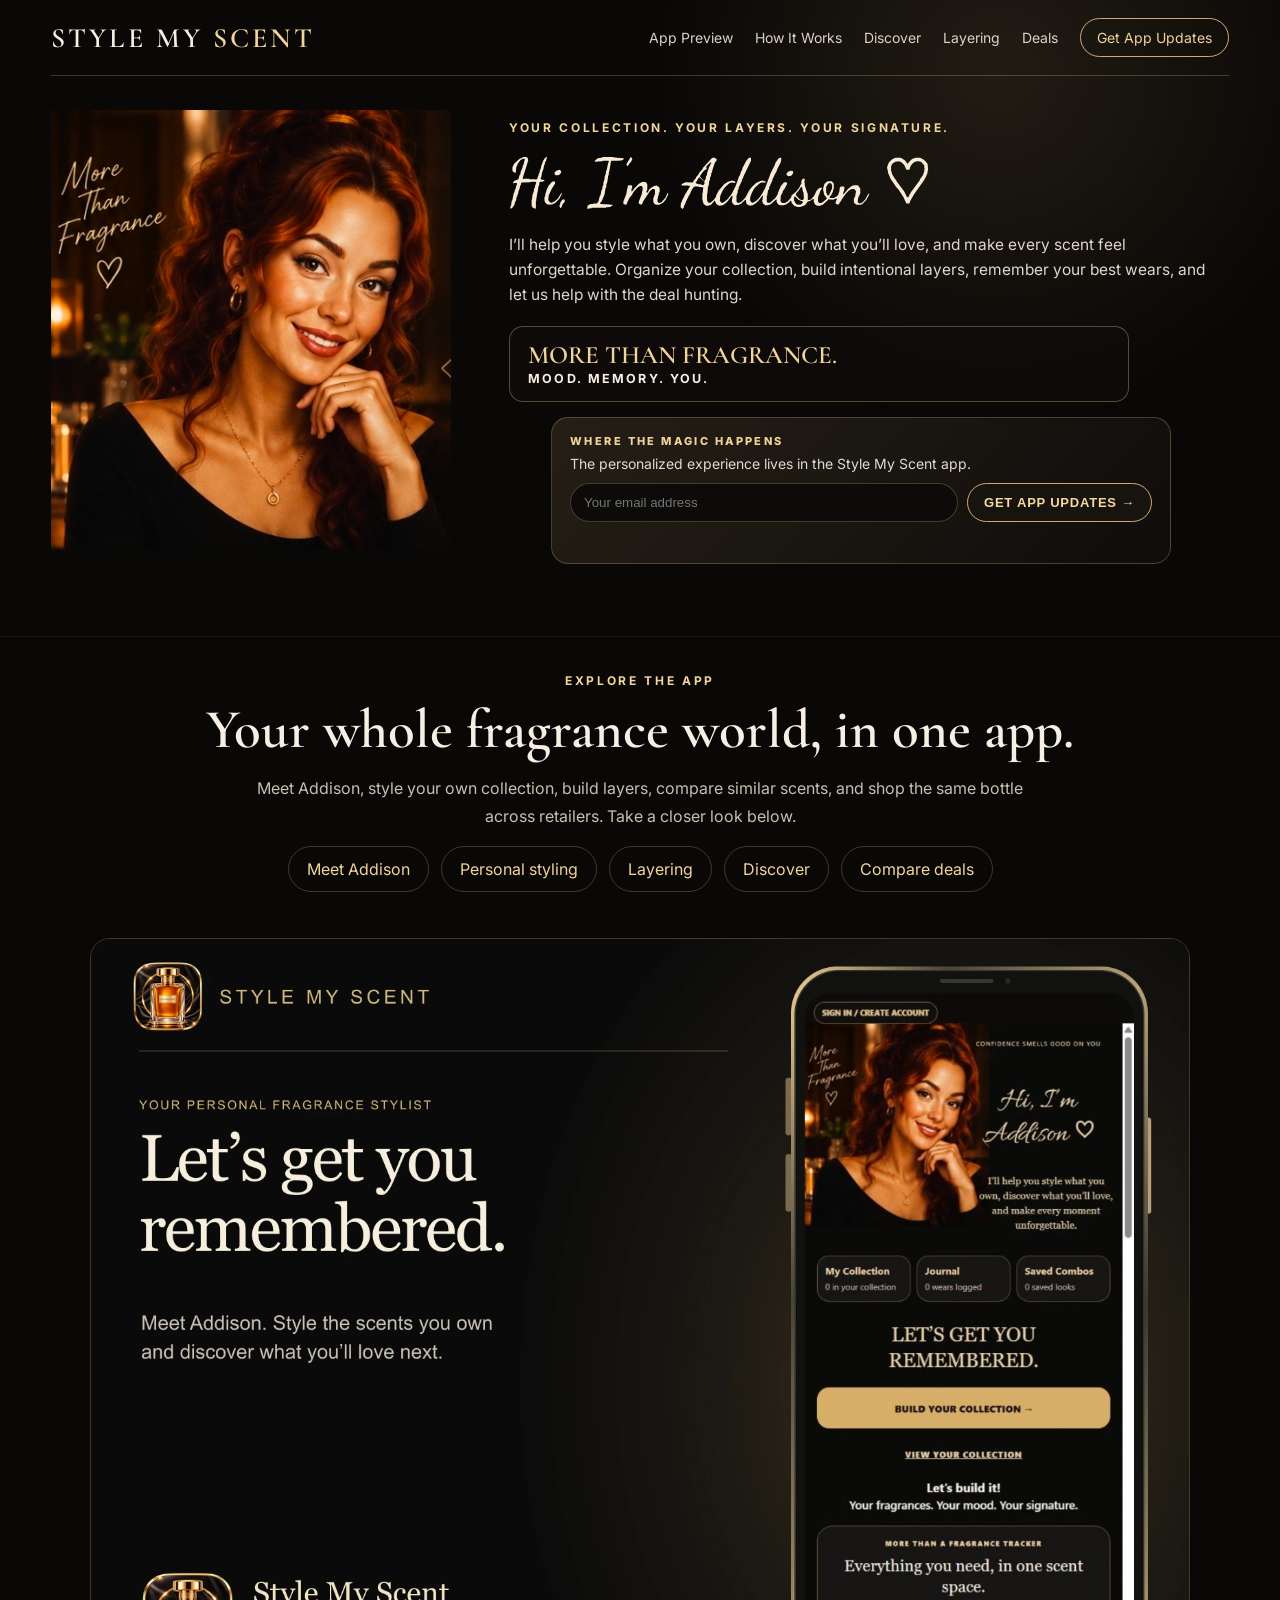
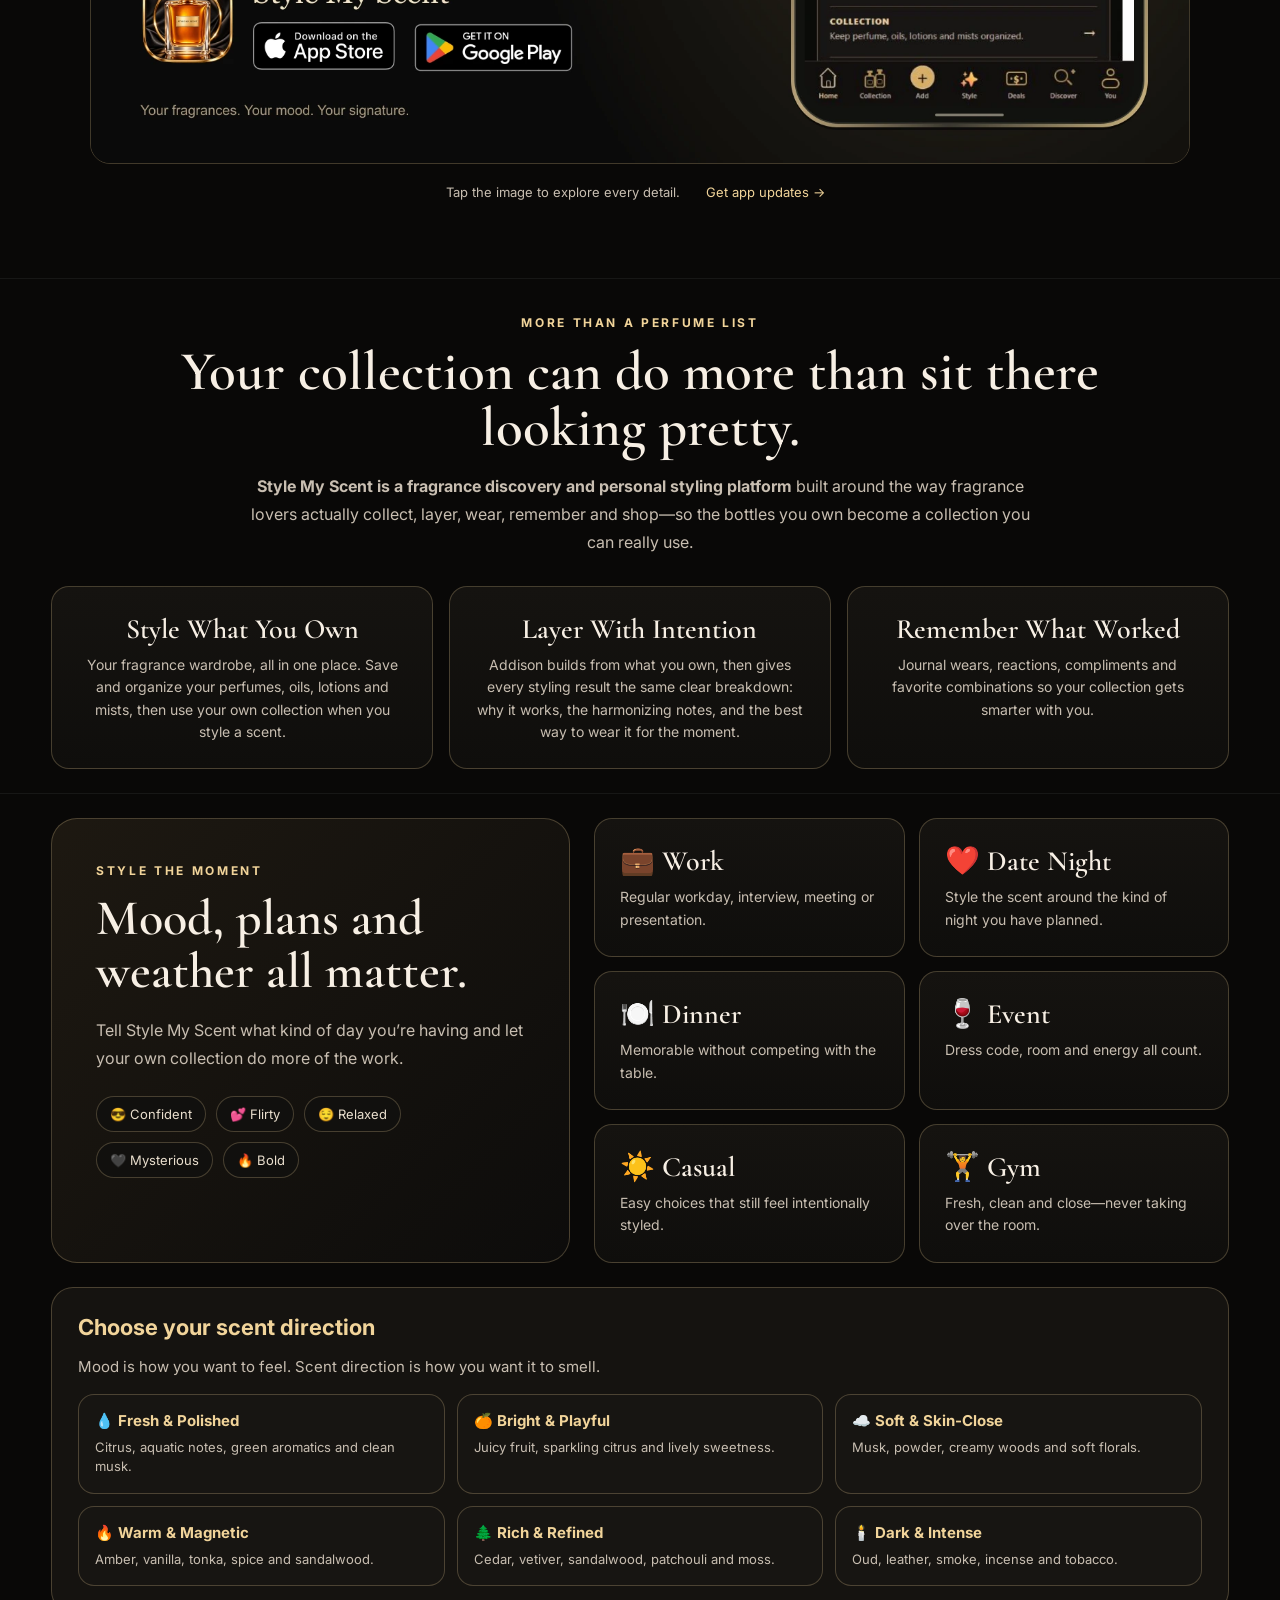
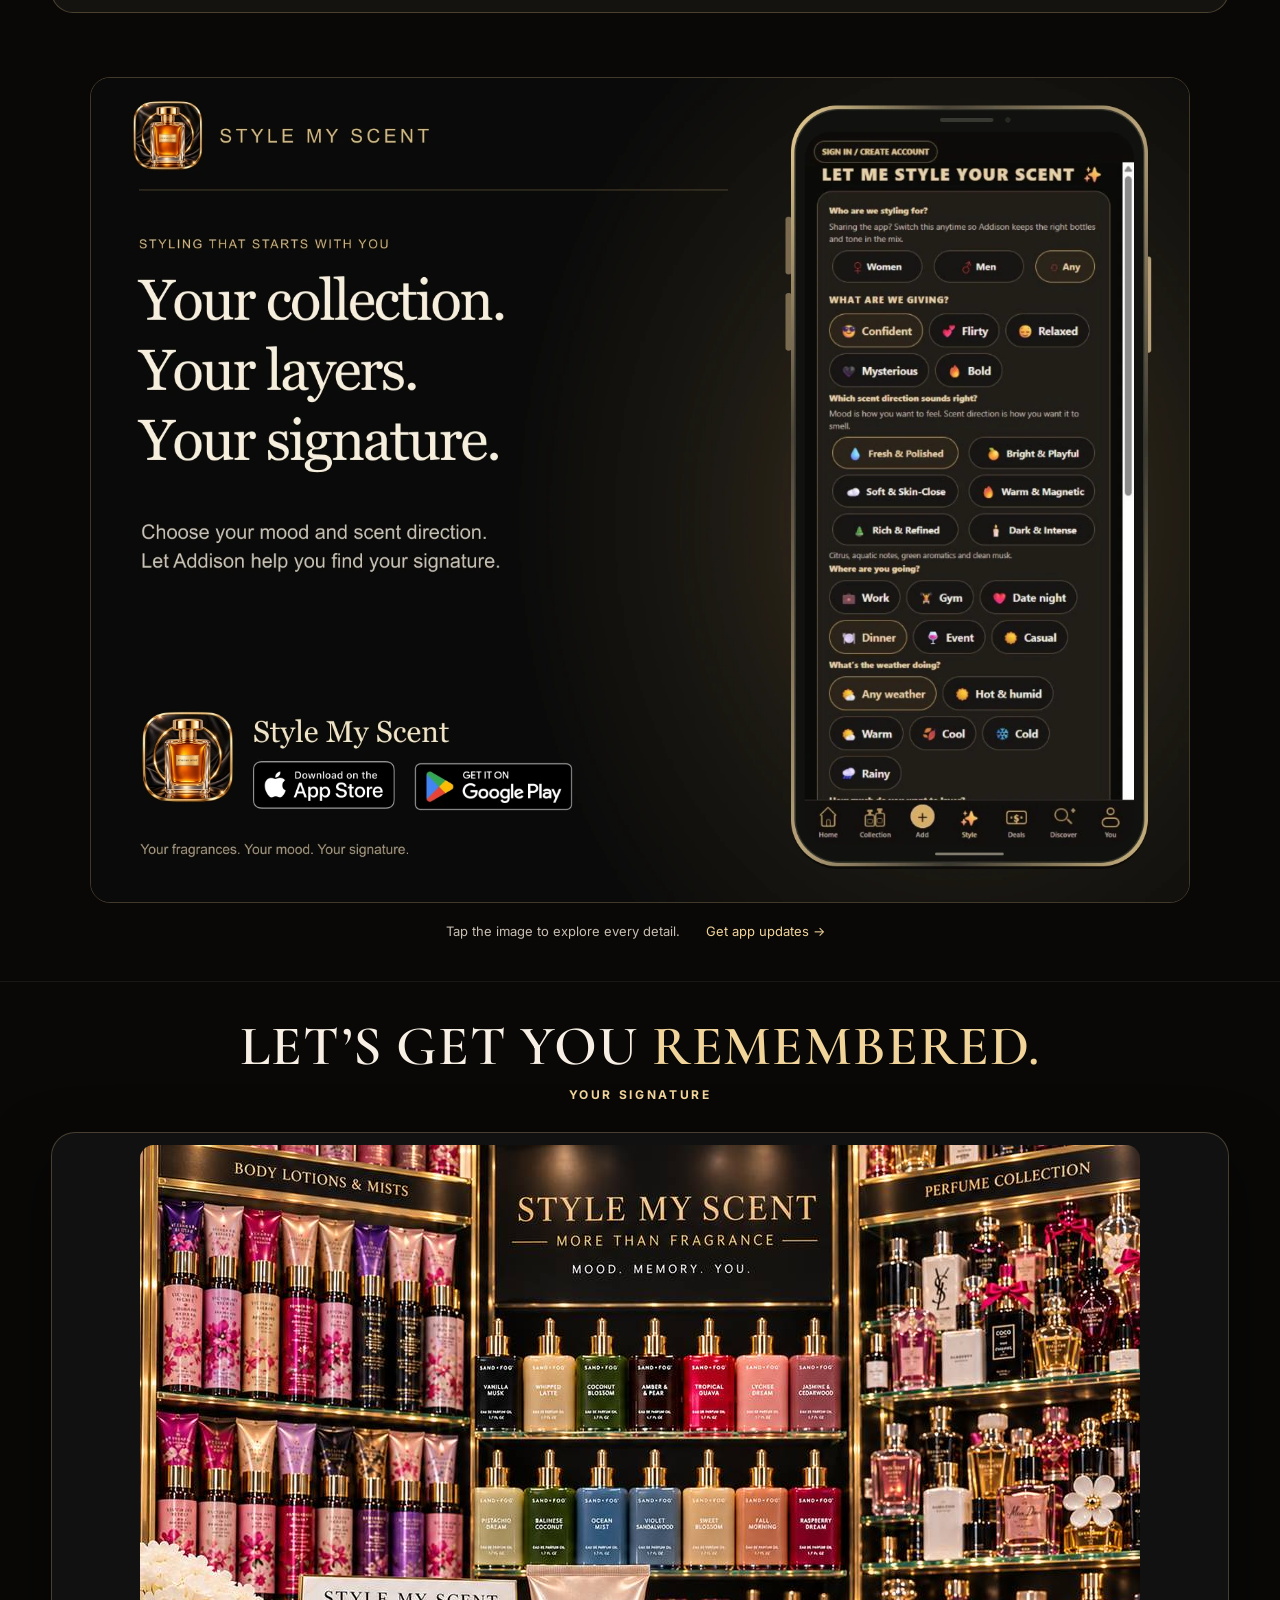
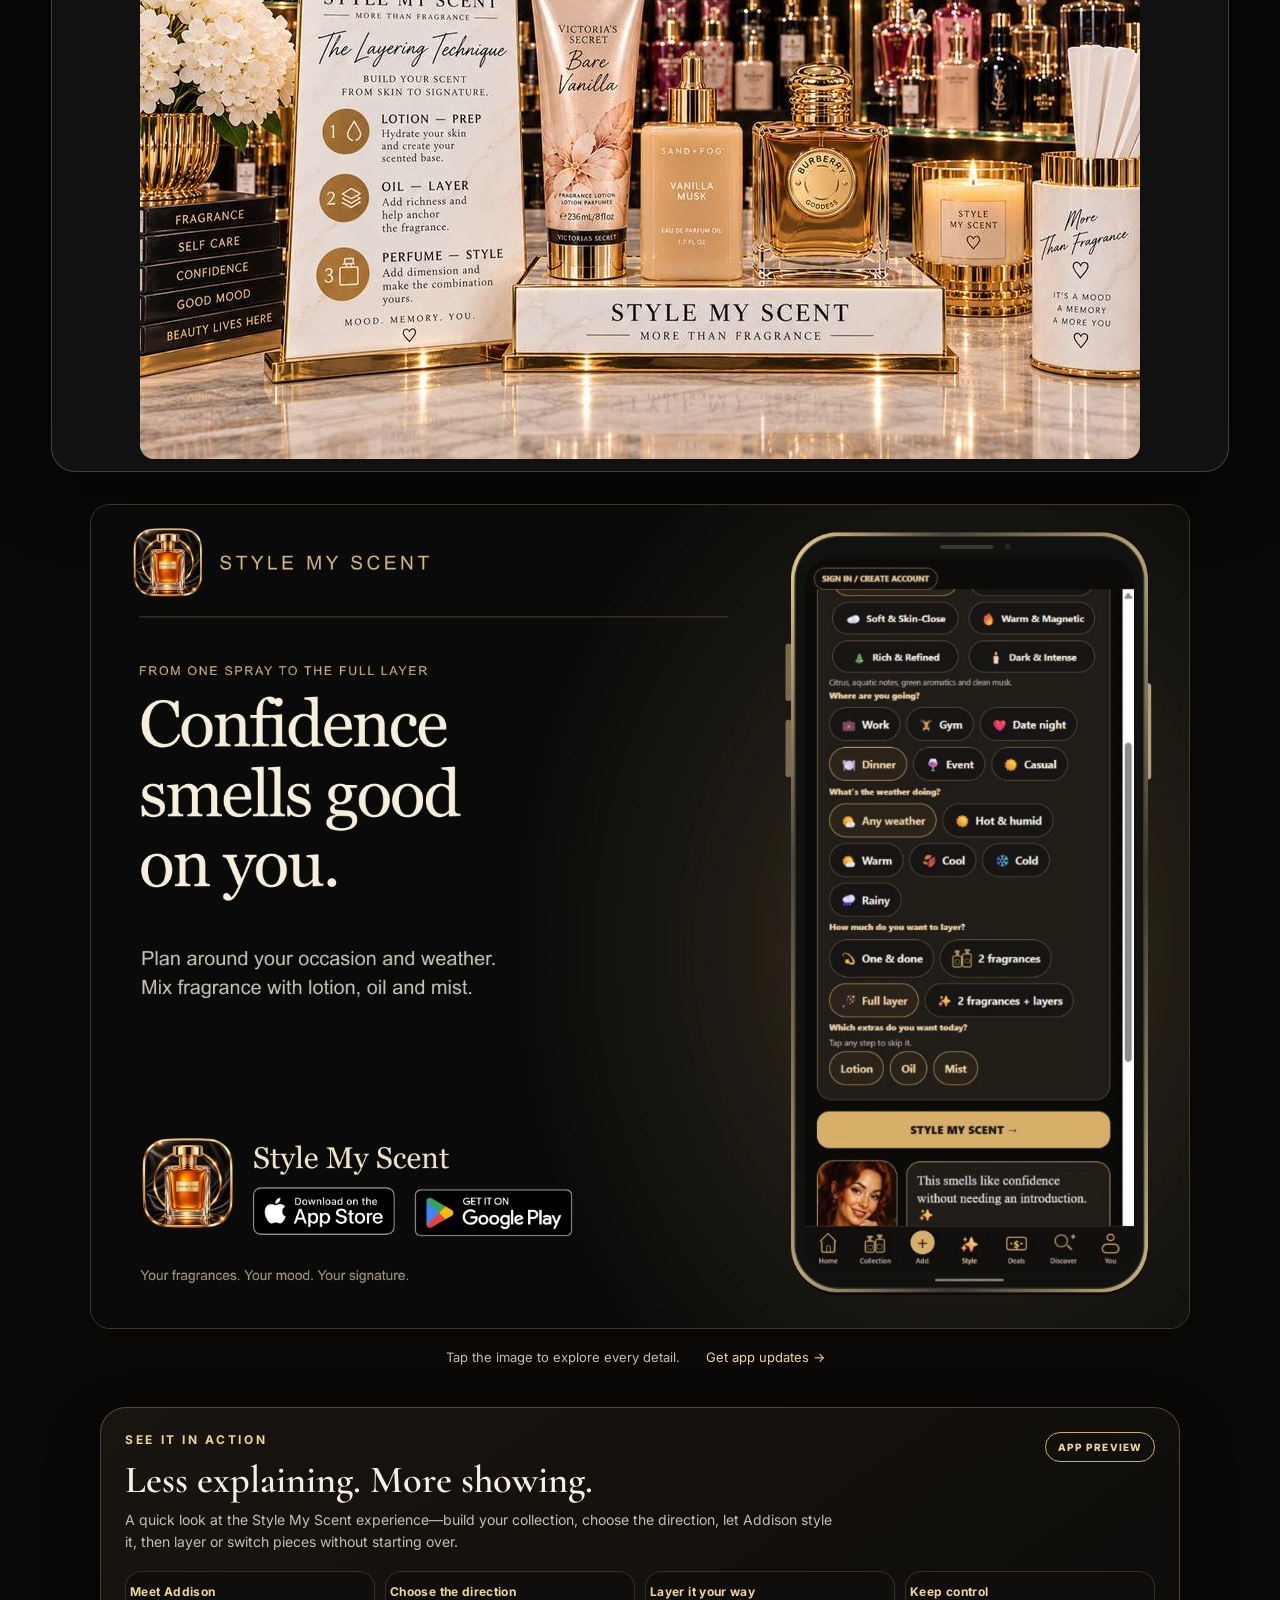
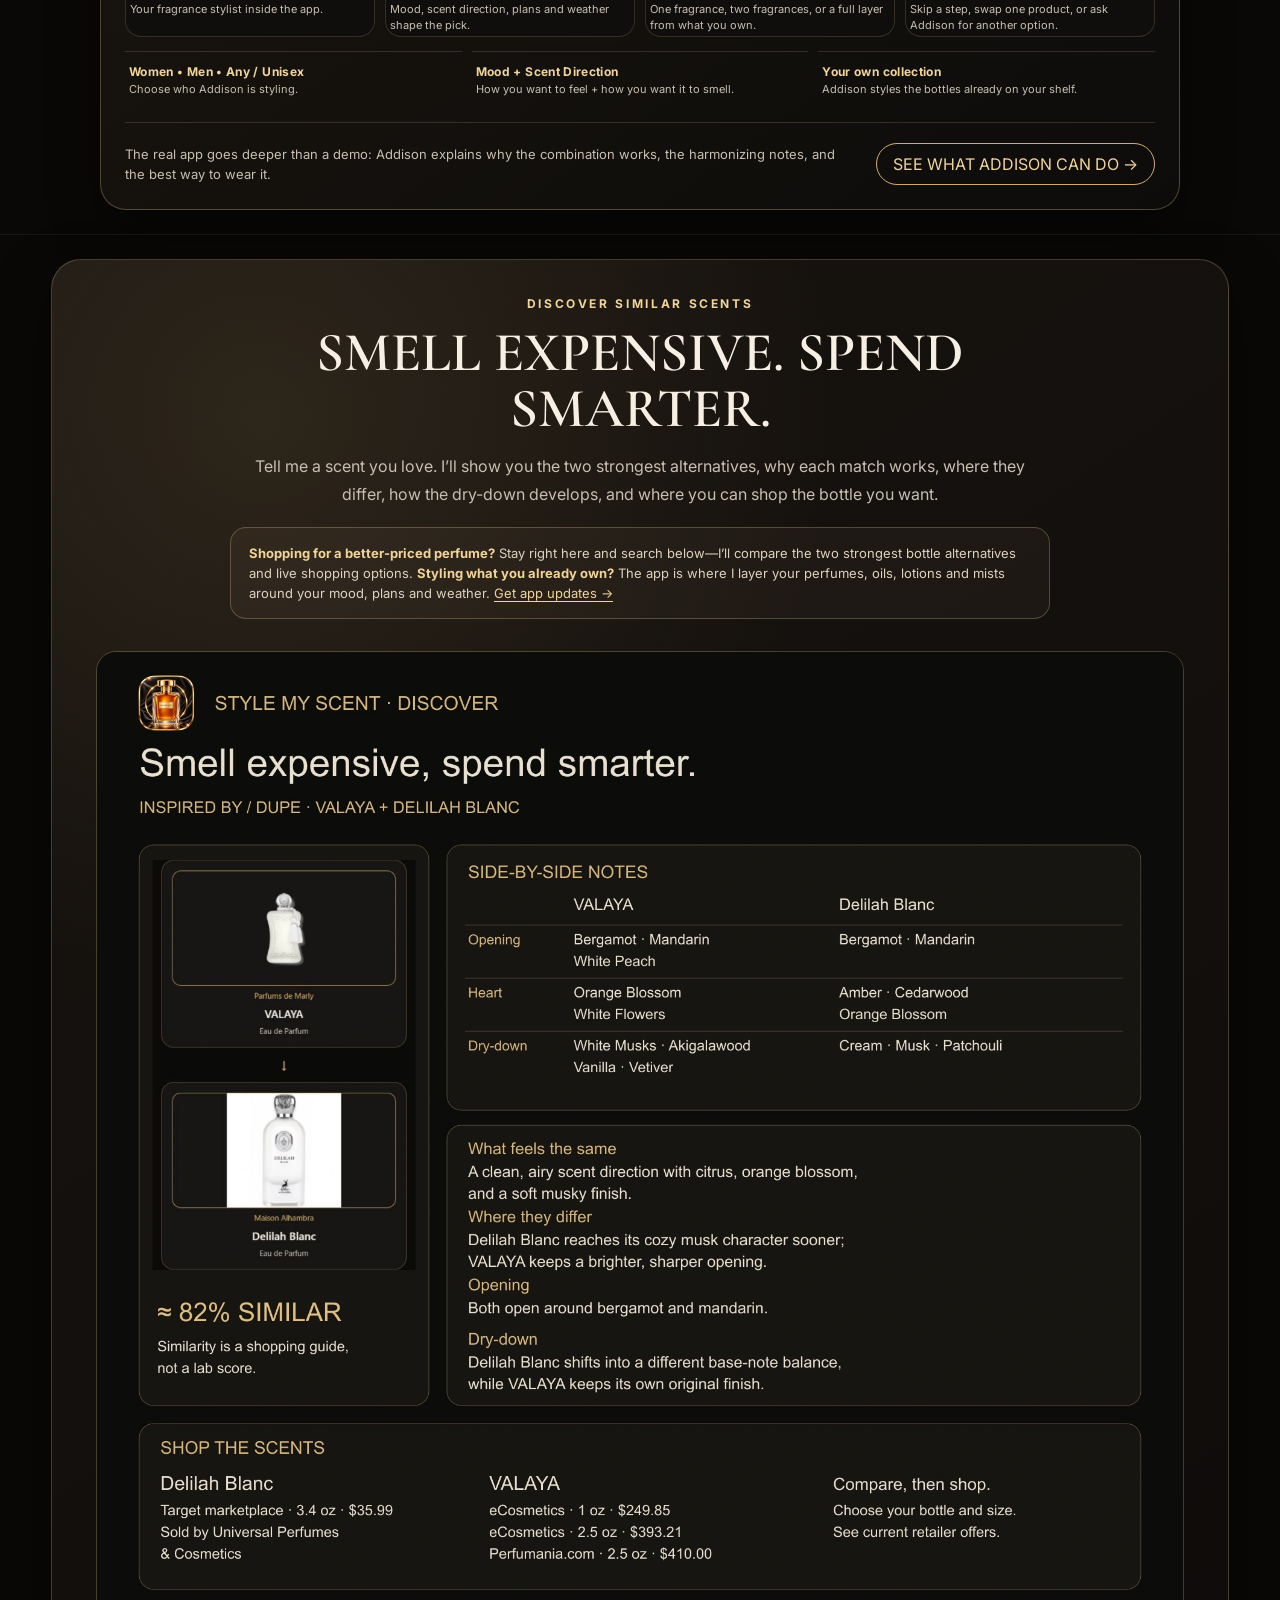
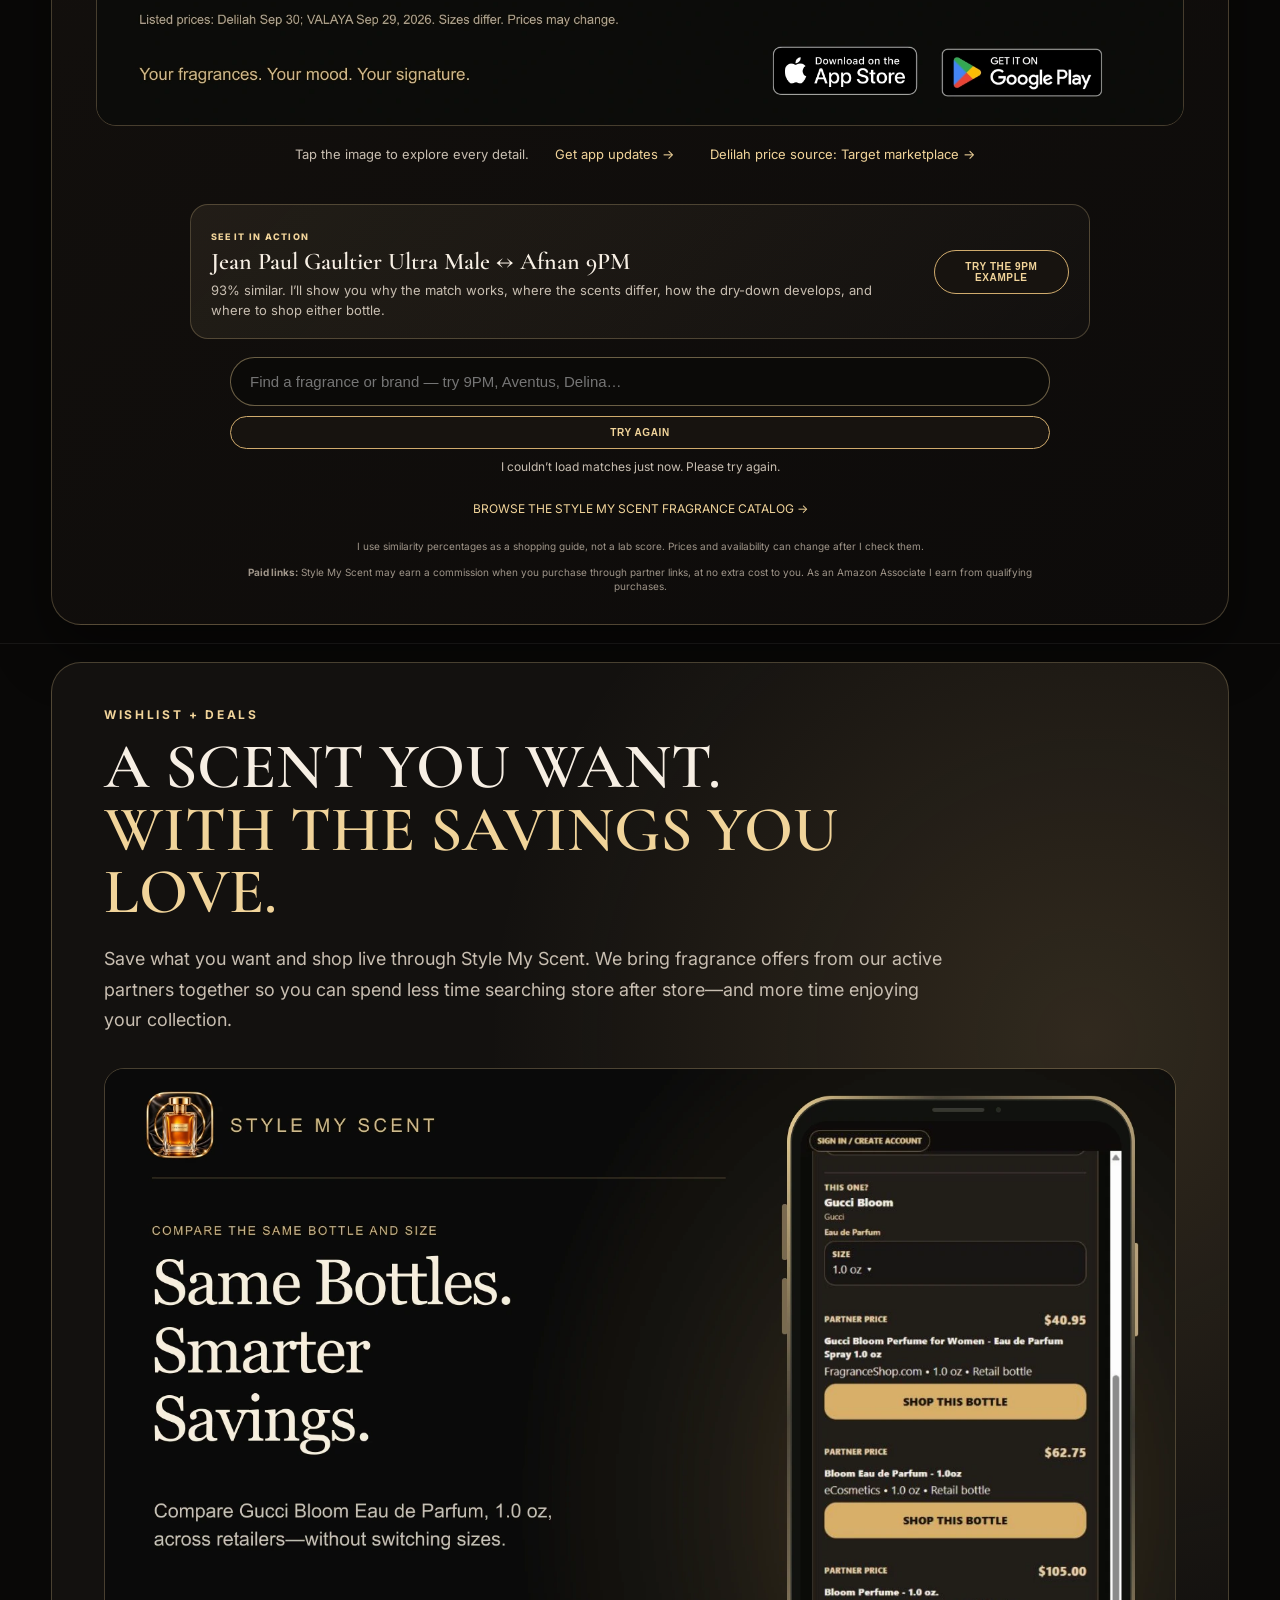
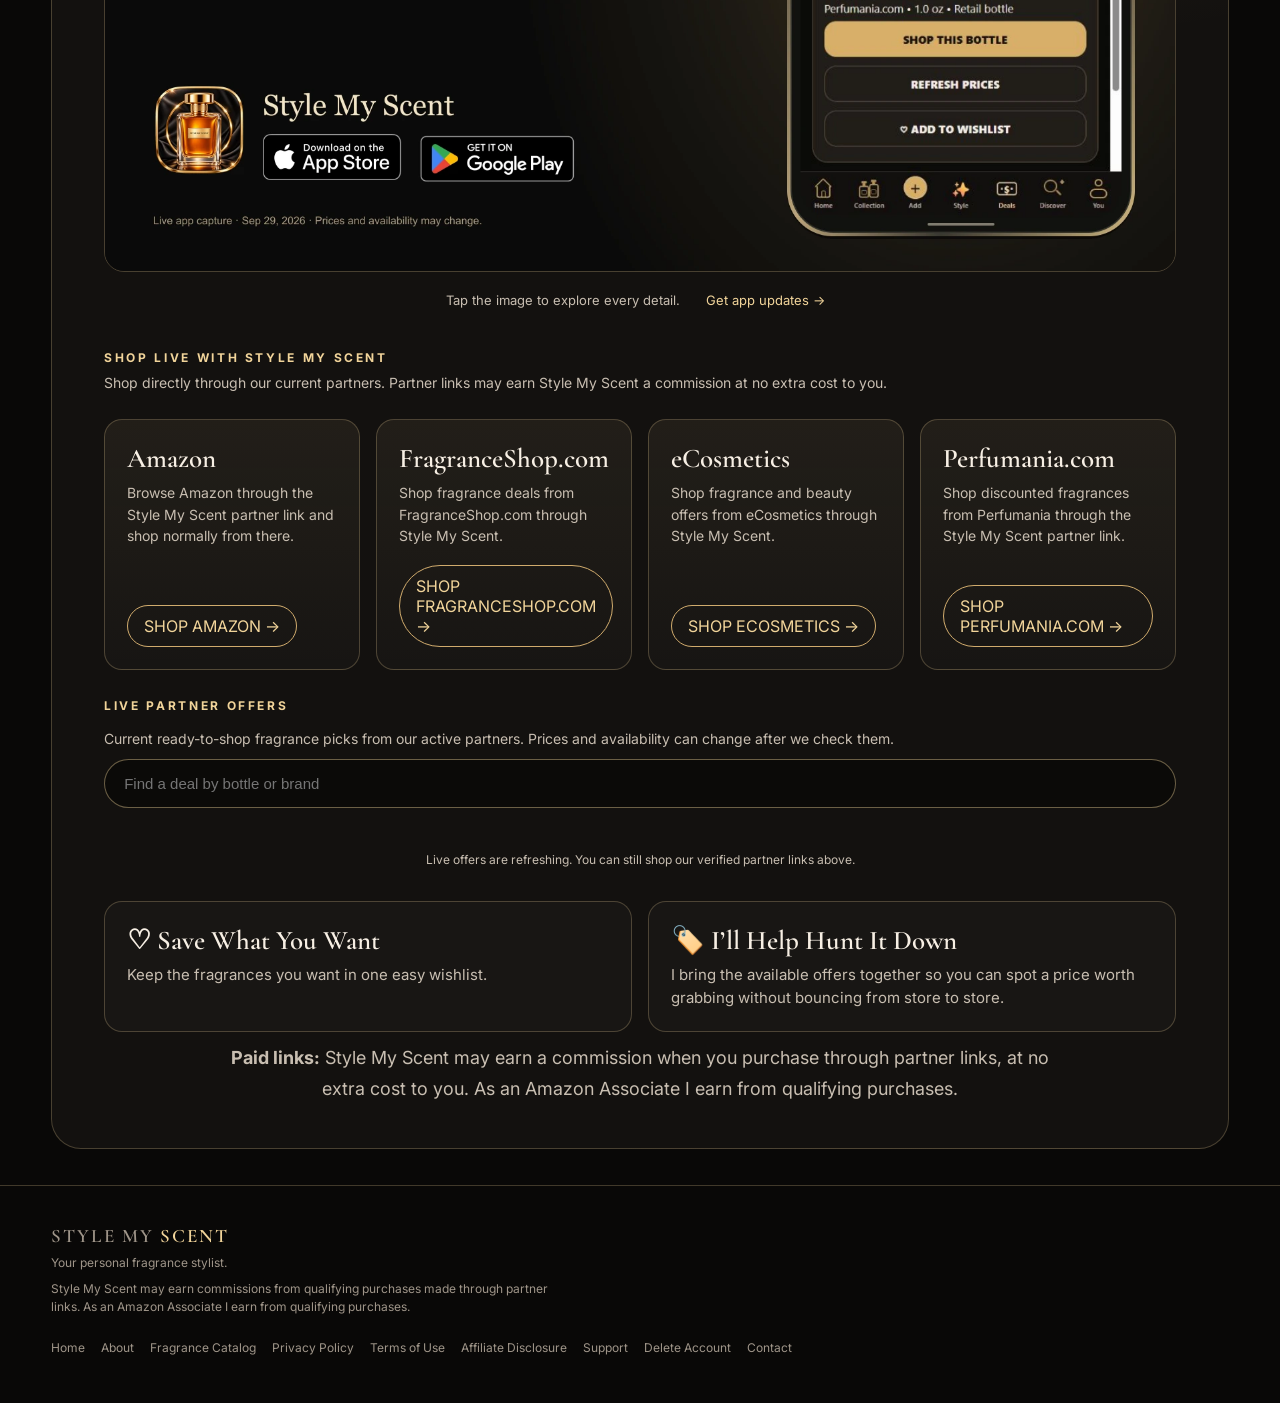
==== commit 4098d29d: "Expose accessible Discover retry control" ====
--- a/index.html
+++ b/index.html
@@ -107,6 +107,7 @@
 .feature-shortcuts{display:flex;flex-wrap:wrap;justify-content:center;gap:12px;padding:16px 0;border:0}.feature-shortcuts a{padding:12px 18px;border:1px solid var(--line);border-radius:30px;color:var(--gold2);text-decoration:none}.app-feature-photo{scroll-margin-top:24px}.app-feature-photo figcaption a{display:inline-block;margin-left:12px;padding:10px}.app-feature-photo>a{display:block;cursor:zoom-in}@media(max-width:600px){.app-feature-photo{margin:24px -8px}.app-feature-photo img{border-radius:12px}.feature-shortcuts{gap:8px}.feature-shortcuts a{padding:10px 12px;font-size:13px}}
 .scent-directions{margin-top:28px}.scent-directions h3{color:var(--gold2);font-size:22px;margin:0 0 10px}.scent-directions>p{color:var(--muted);font-size:15px;line-height:1.6}.scent-direction-options{display:grid;grid-template-columns:repeat(2,minmax(0,1fr));gap:12px}.scent-direction-options>div{padding:16px;border:1px solid var(--line);border-radius:16px;background:#171512}.scent-direction-options strong{display:block;color:var(--gold2);font-size:15px}.scent-direction-options span{display:block;color:var(--muted);font-size:13px;line-height:1.5;margin-top:8px}@media(max-width:380px){.scent-direction-options{grid-template-columns:1fr}}
 .scent-directions{grid-column:1/-1;padding:26px;border:1px solid var(--line);border-radius:22px;background:#151310;margin-top:0;scroll-margin-top:24px}.scent-direction-options{grid-template-columns:repeat(3,minmax(0,1fr))}@media(max-width:700px){.scent-direction-options{grid-template-columns:repeat(2,minmax(0,1fr))}.mood-copy{padding:24px}}@media(max-width:380px){.scent-direction-options{grid-template-columns:1fr}}
+[hidden]{display:none!important}
 </style>
 <meta property="og:type" content="website"><meta property="og:site_name" content="Style My Scent"><meta property="og:title" content="Style My Scent | Your Personal Fragrance Stylist"><meta property="og:description" content="Discover fragrances, style what you own, build layering combinations, compare similar scents and shop live fragrance deals with Style My Scent."><meta property="og:url" content="https://stylemyscent.com/"><meta property="og:image" content="https://stylemyscent.com/addison-app.jpg"><meta name="twitter:card" content="summary_large_image"><meta name="twitter:title" content="Style My Scent | Your Personal Fragrance Stylist"><meta name="twitter:description" content="Fragrance discovery, layering, collection styling, similar-scent comparisons and live deals."><meta name="twitter:image" content="https://stylemyscent.com/addison-app.jpg">
 <script type="application/ld+json">{"@context":"https://schema.org","@graph":[{"@type":"Organization","@id":"https://stylemyscent.com/#organization","name":"Style My Scent","url":"https://stylemyscent.com/","description":"Style My Scent is a fragrance discovery and personal styling platform for perfume collections, scent layering, similar-fragrance comparisons and fragrance deals."},{"@type":"WebSite","@id":"https://stylemyscent.com/#website","url":"https://stylemyscent.com/","name":"Style My Scent","alternateName":["StyleMyScent","Style My Scent App"],"publisher":{"@id":"https://stylemyscent.com/#organization"}},{"@type":"SoftwareApplication","@id":"https://stylemyscent.com/#app","name":"Style My Scent","applicationCategory":"LifestyleApplication","url":"https://stylemyscent.com/","description":"A personal fragrance stylist for organizing collections, discovering scents, building layering combinations, comparing similar fragrances and finding deals.","publisher":{"@id":"https://stylemyscent.com/#organization"}}]}</script>
@@ -171,6 +172,7 @@
 
   <div class="web-discover-toolbar">
     <input id="website-discover-search" class="web-discover-search" type="search" autocomplete="off" placeholder="Find a fragrance or brand — try 9PM, Aventus, Delina…" aria-label="Search Style My Scent fragrance comparisons">
+    <button id="website-discover-retry" class="web-discover-btn" type="button" hidden>TRY AGAIN</button>
     <div id="website-discover-status" class="web-discover-status" aria-live="polite">I’m pulling your closest matches…</div>
   </div>
 
@@ -230,7 +232,7 @@
   <p class="comparison-note"><strong>Paid links:</strong> Style My Scent may earn a commission when you purchase through partner links, at no extra cost to you. As an Amazon Associate I earn from qualifying purchases.</p>
 </div></div></section>
 <footer><div class="wrap foot"><div><div class="brand" style="font-size:19px">STYLE MY <span>SCENT</span></div><div style="margin-top:8px">Your personal fragrance stylist.</div><div style="margin-top:10px;max-width:520px;line-height:1.5">Style My Scent may earn commissions from qualifying purchases made through partner links. As an Amazon Associate I earn from qualifying purchases.</div></div><div class="legal"><a href="index.html">Home</a><a href="about.html">About</a><a href="fragrances.html">Fragrance Catalog</a><a href="privacy.html">Privacy Policy</a><a href="terms.html">Terms of Use</a><a href="affiliate-disclosure.html">Affiliate Disclosure</a><a href="support.html">Support</a><a href="delete-account.html">Delete Account</a><a href="contact.html">Contact</a></div></div></footer>
-<script src="discover.js?v=bottle-details-paging-20260929-12"></script>
+<script src="discover.js?v=recovery-20260930"></script>
 <script src="signup.js?v=launch-readiness-20260930"></script>
 
   <script src="https://www.anrdoezrs.net/am/101873859/include/joined/sid/website_deals/am.js"></script>
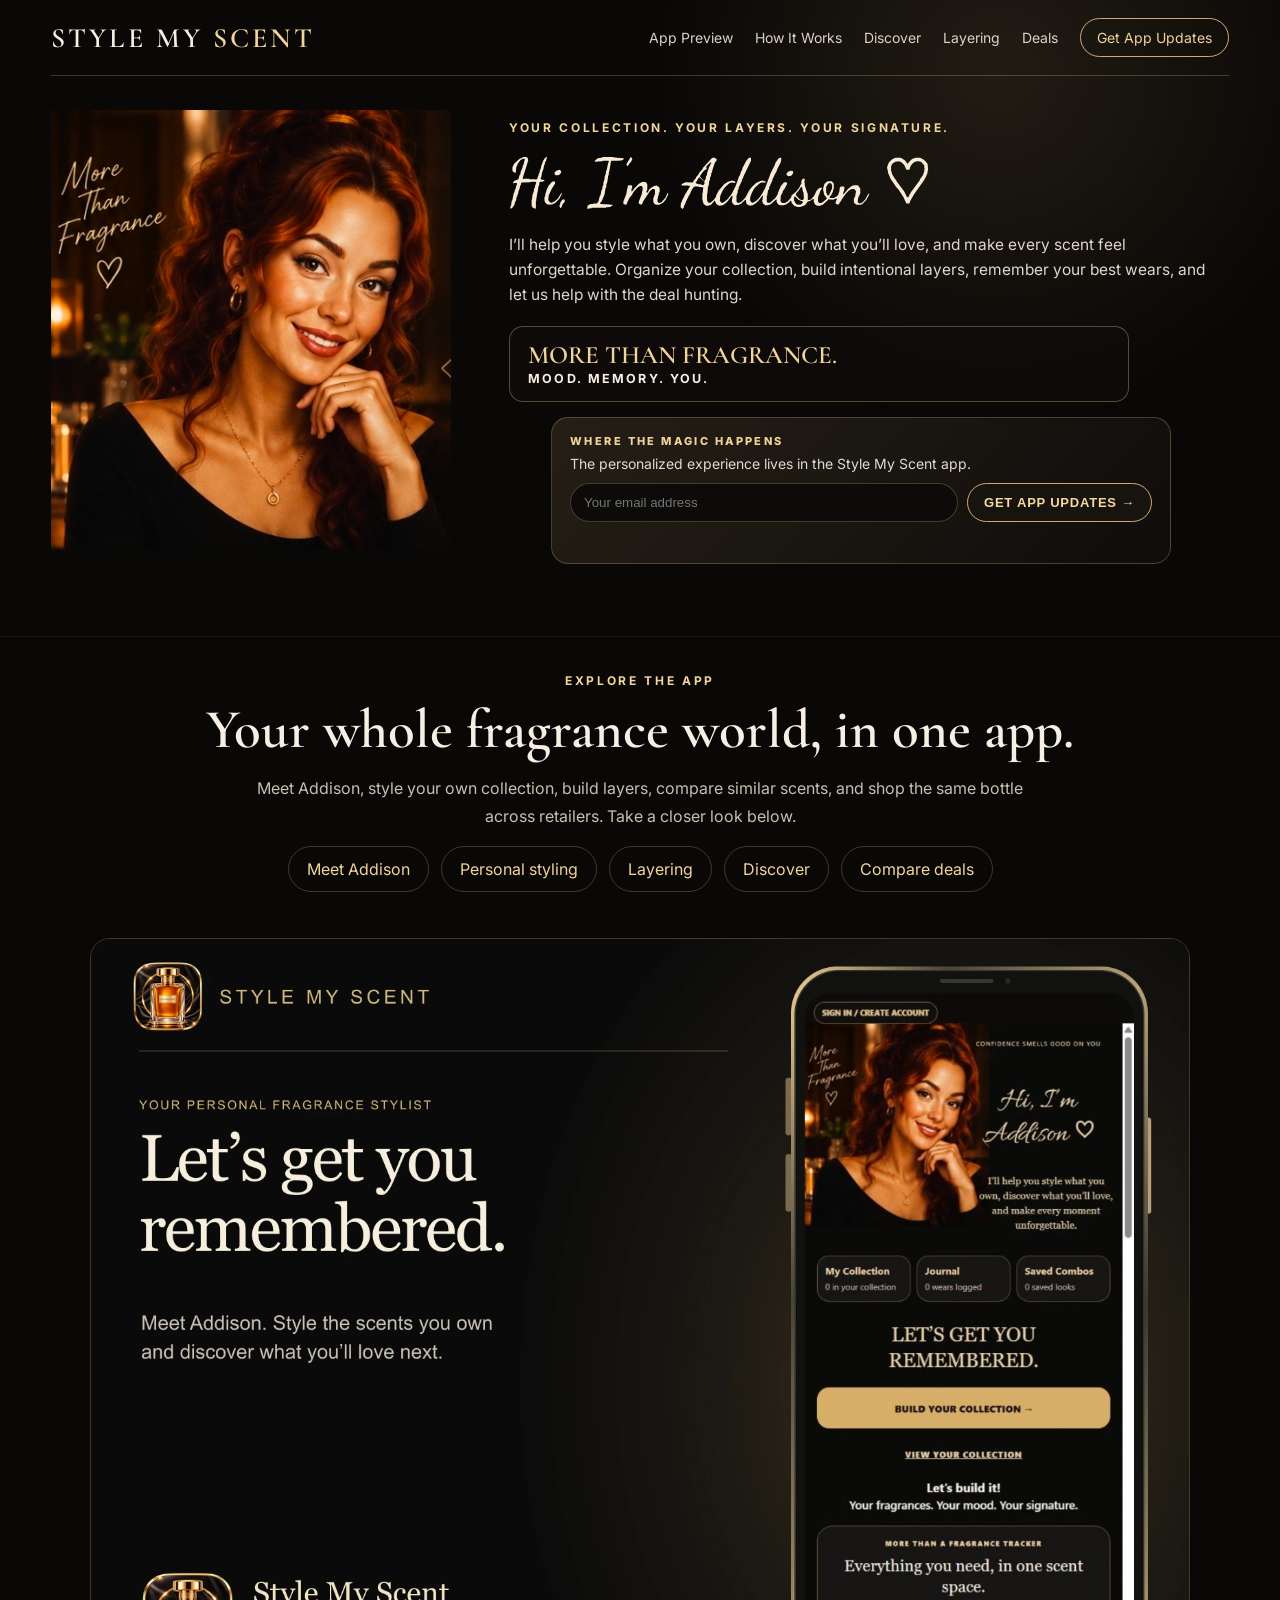
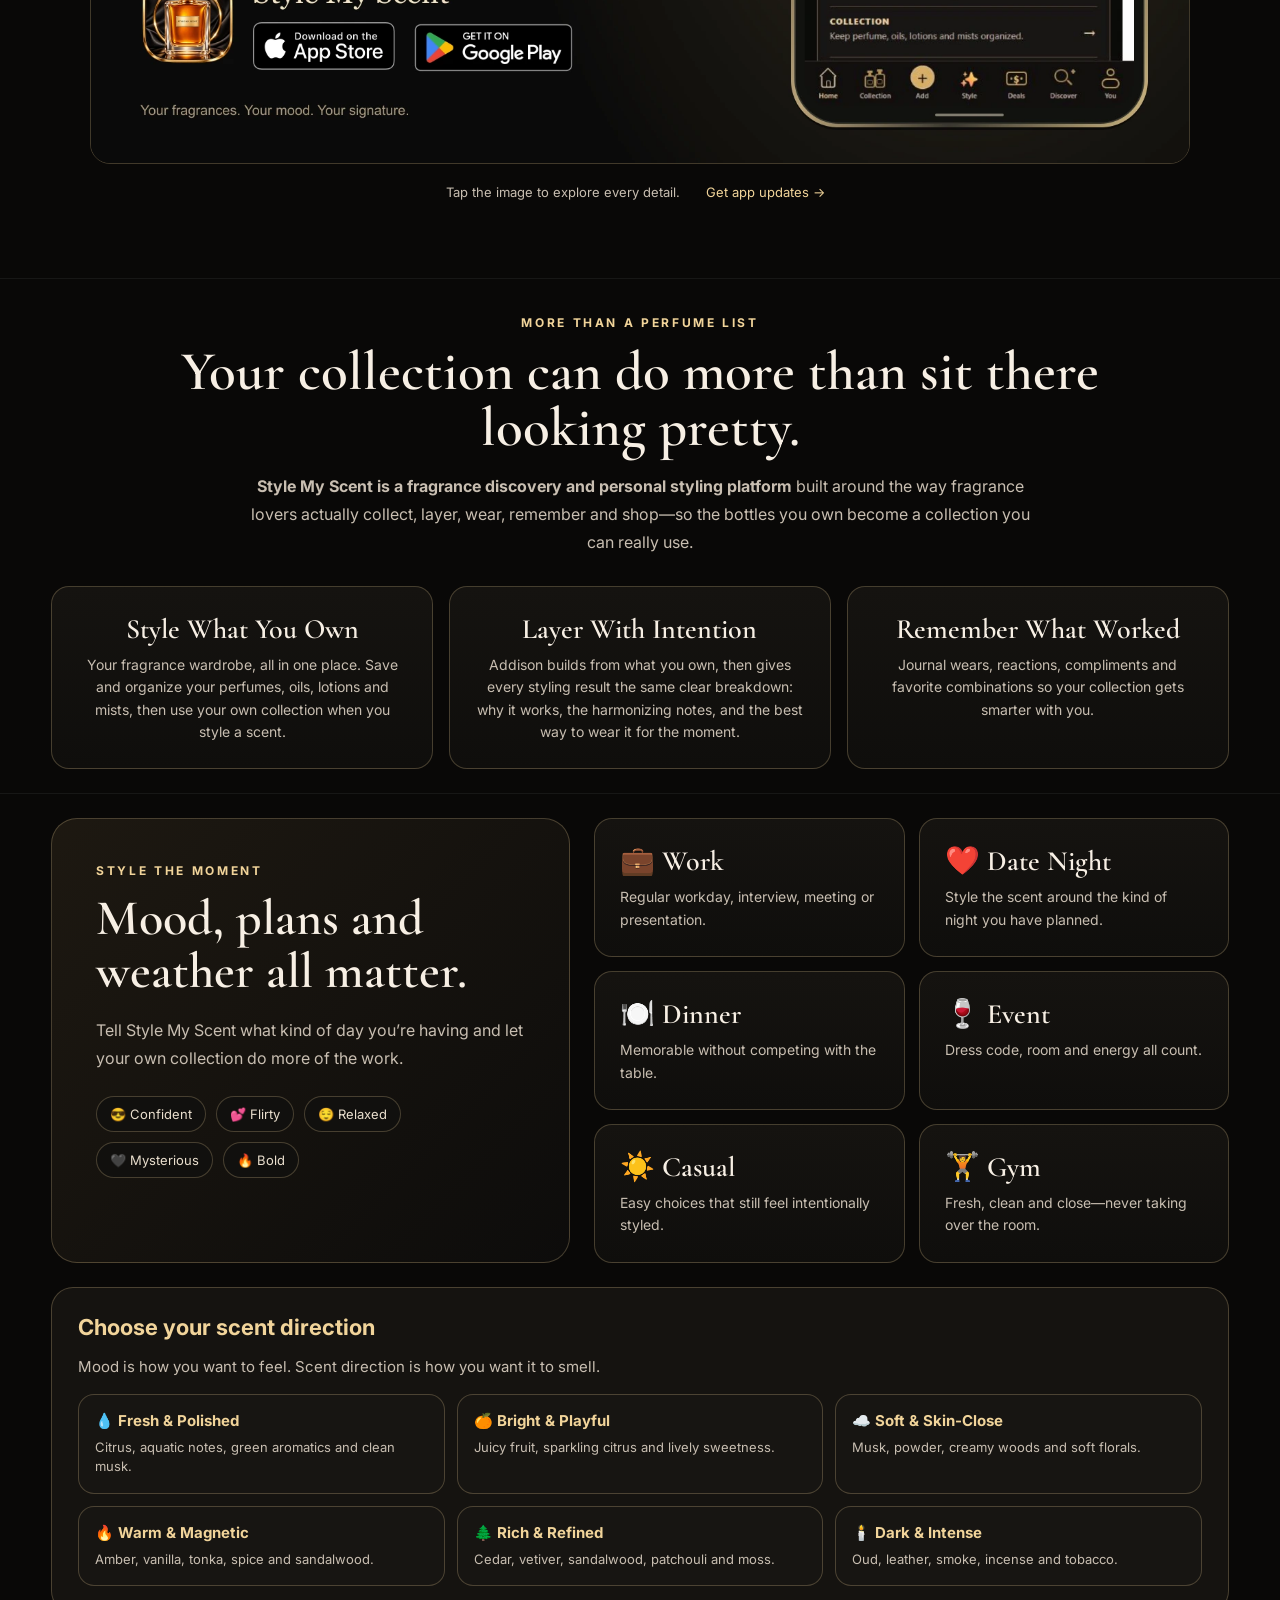
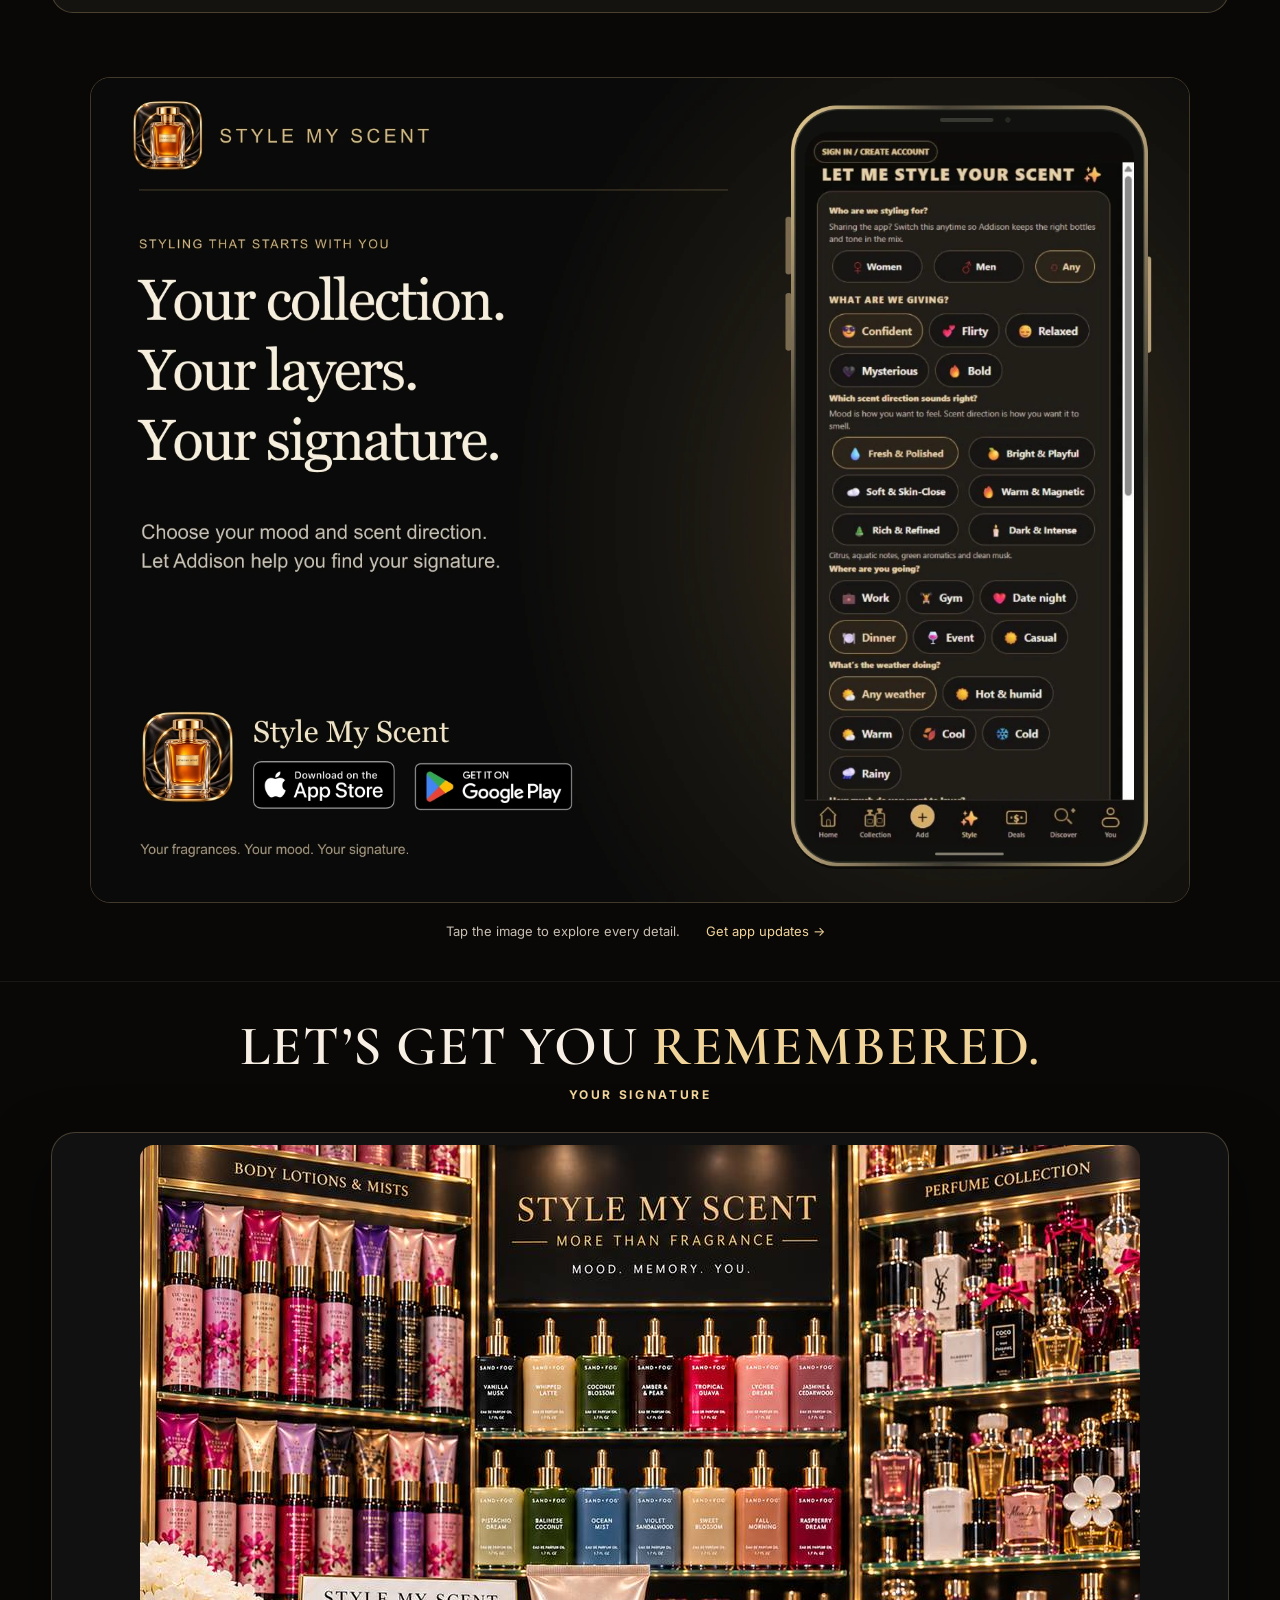
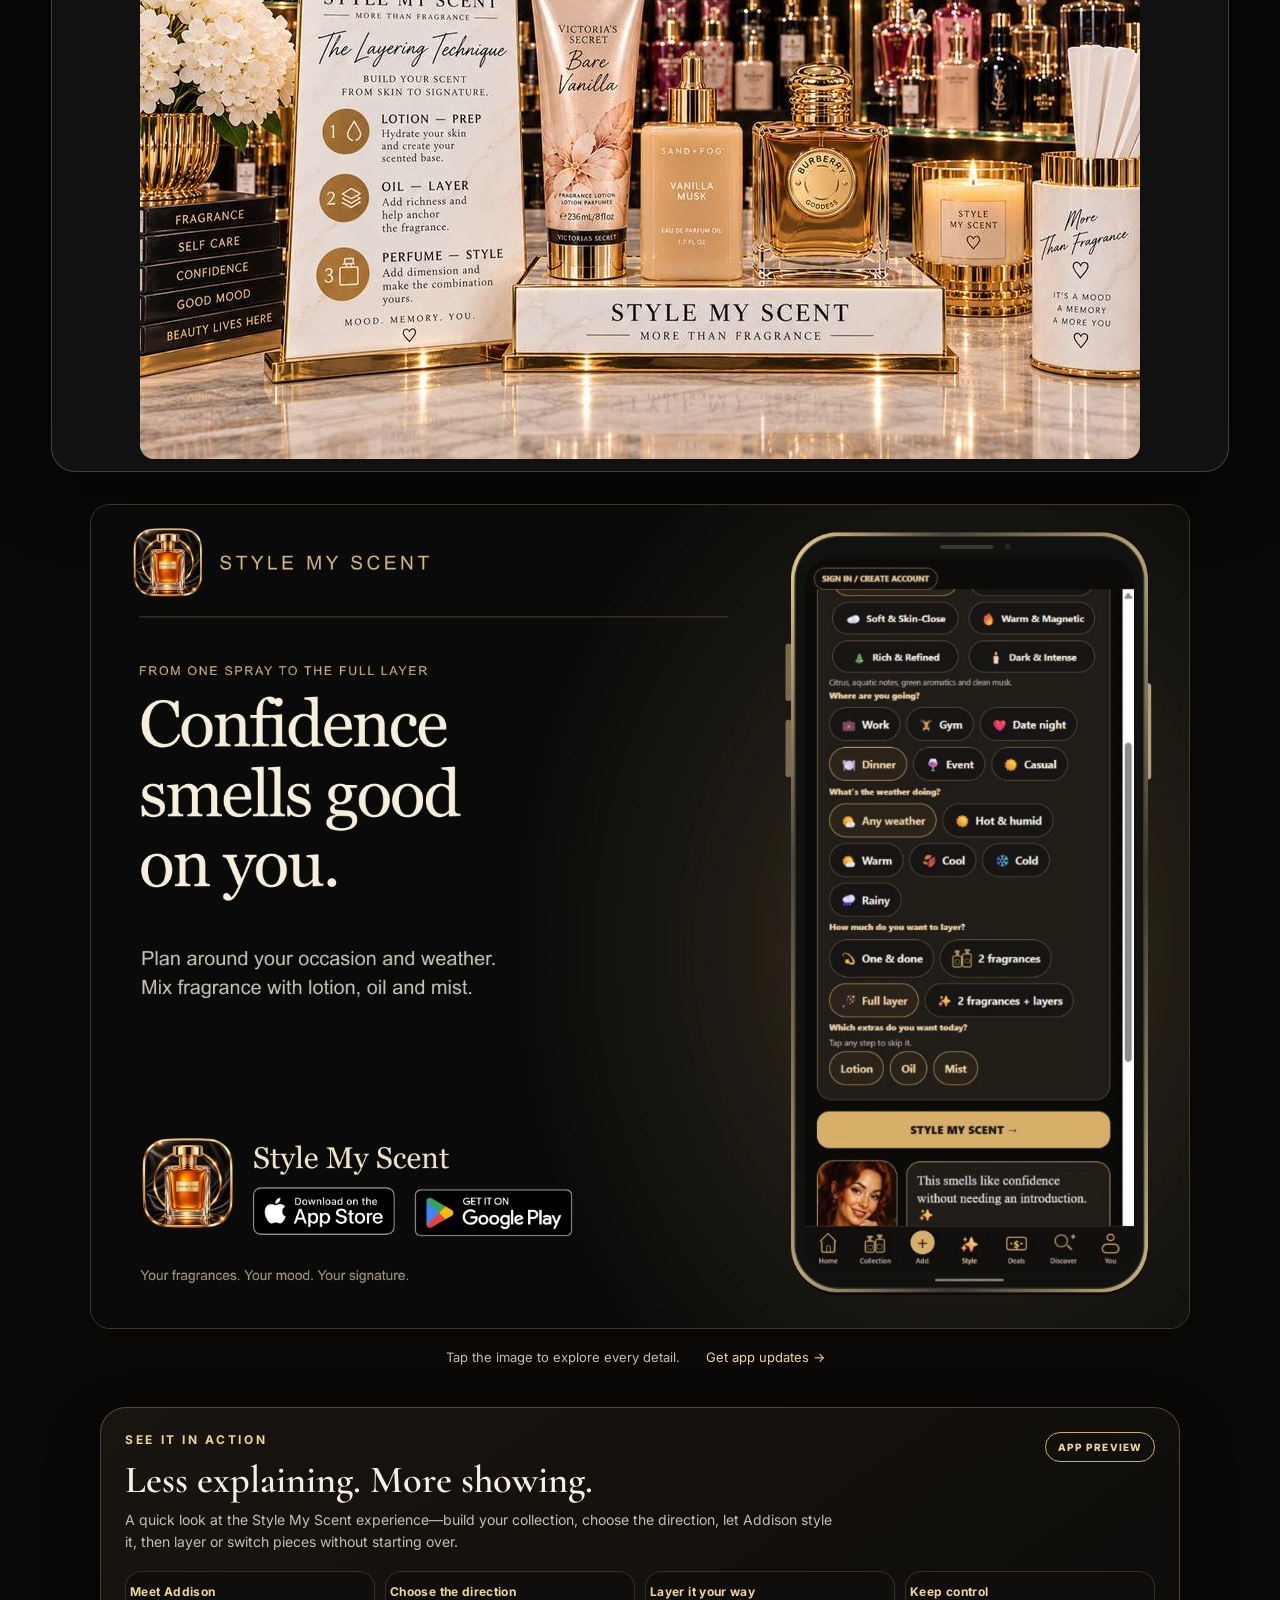
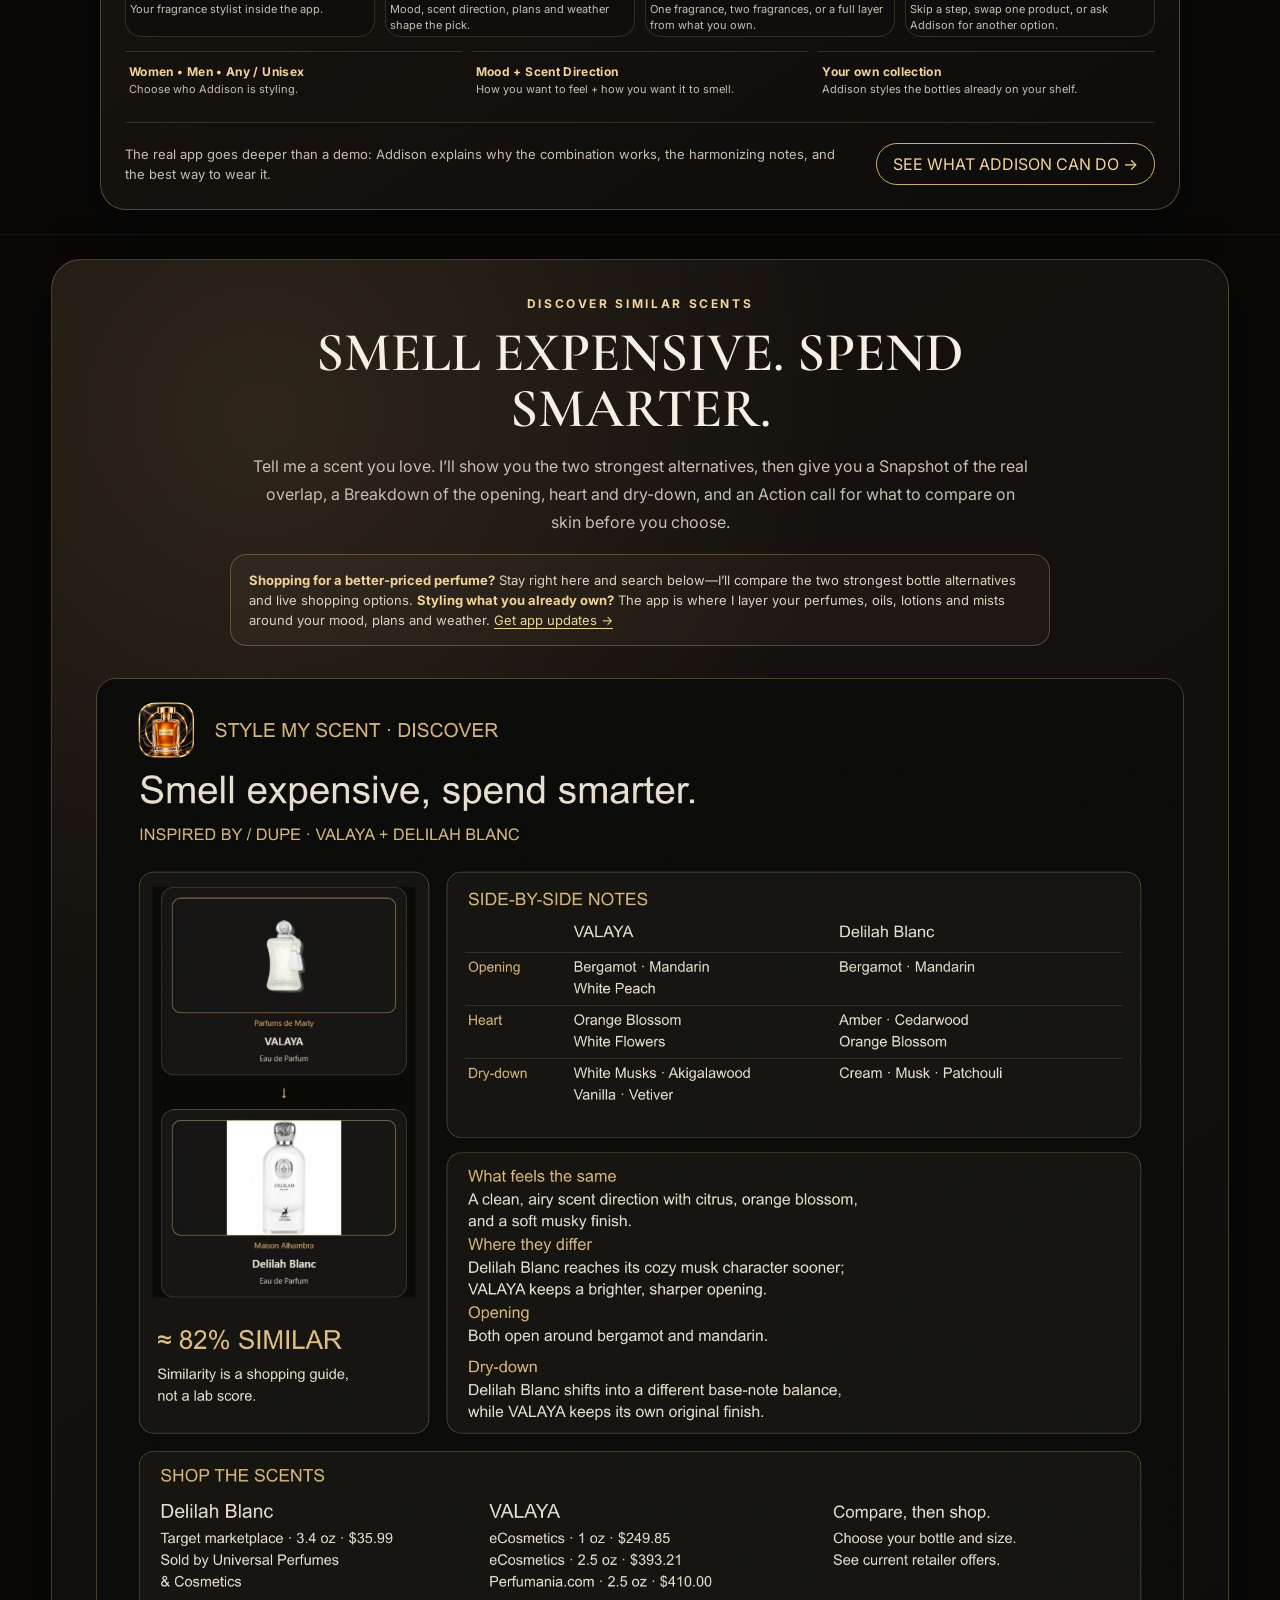
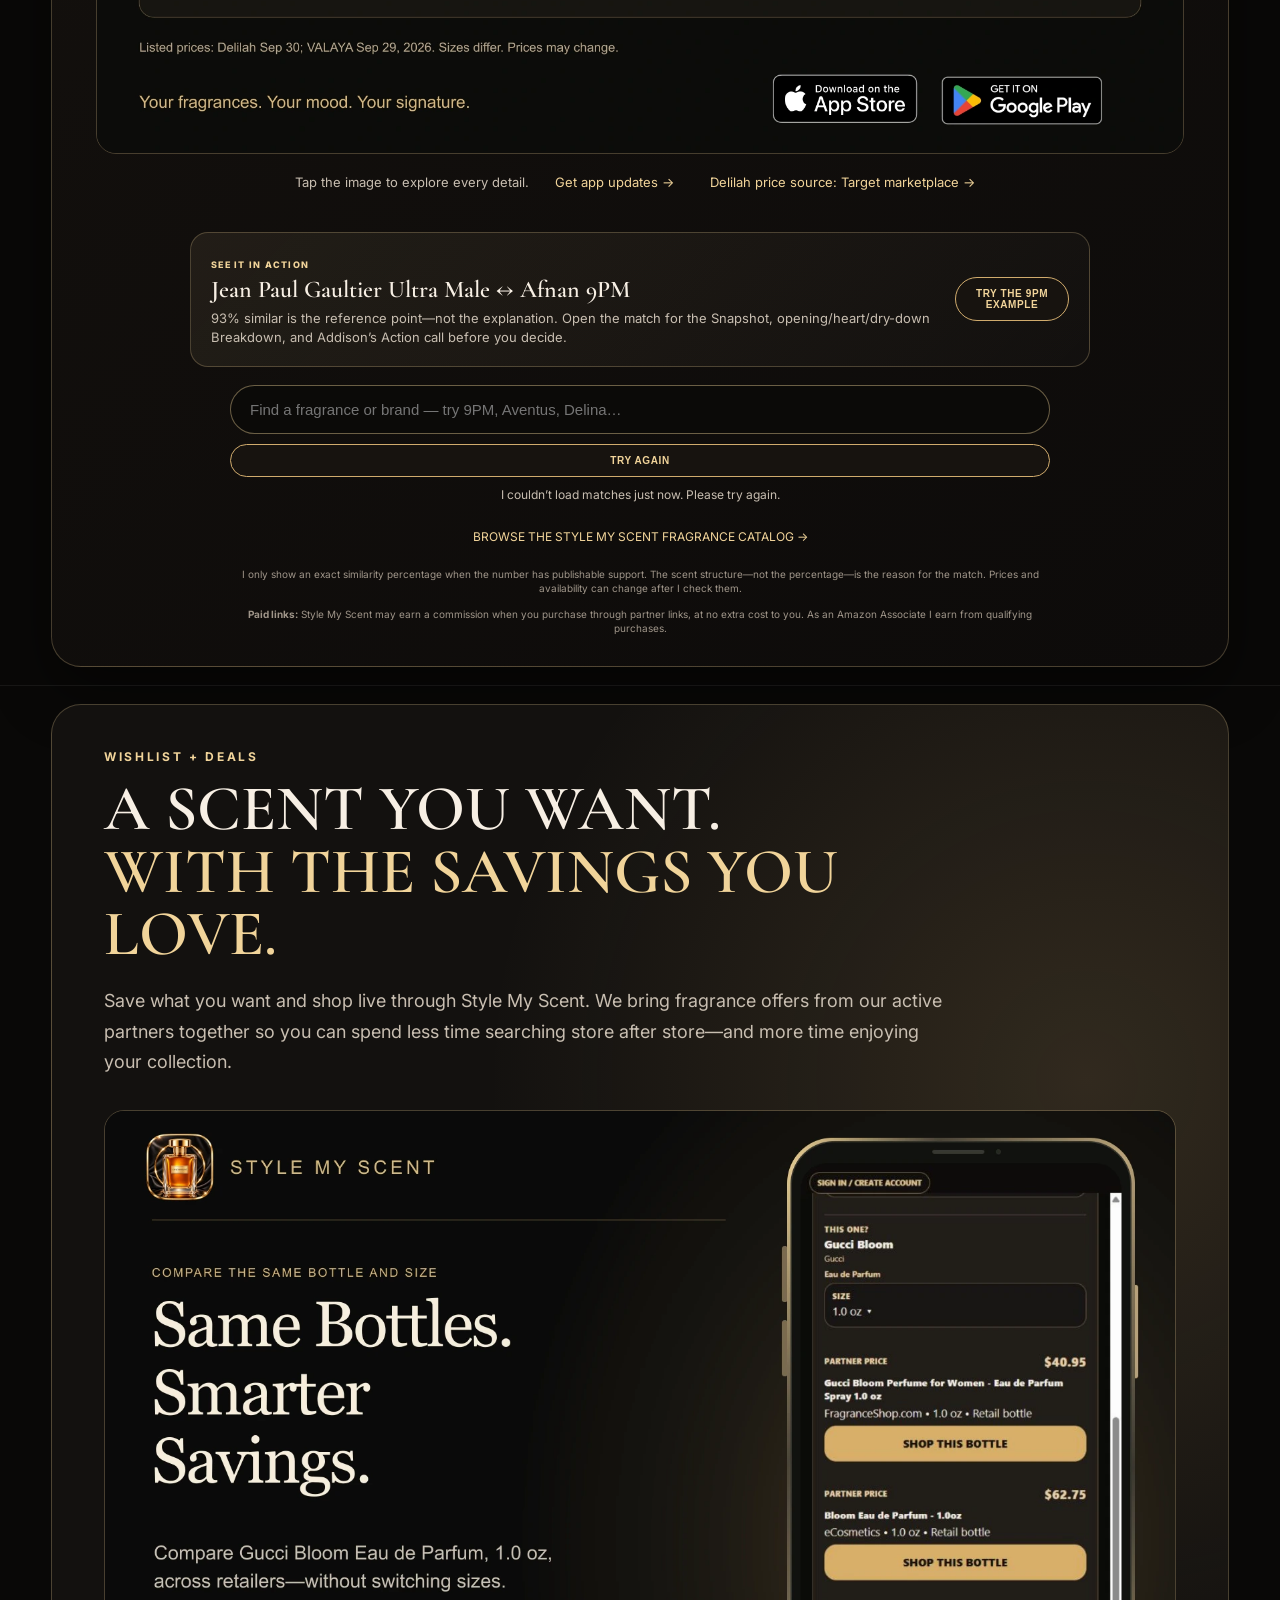
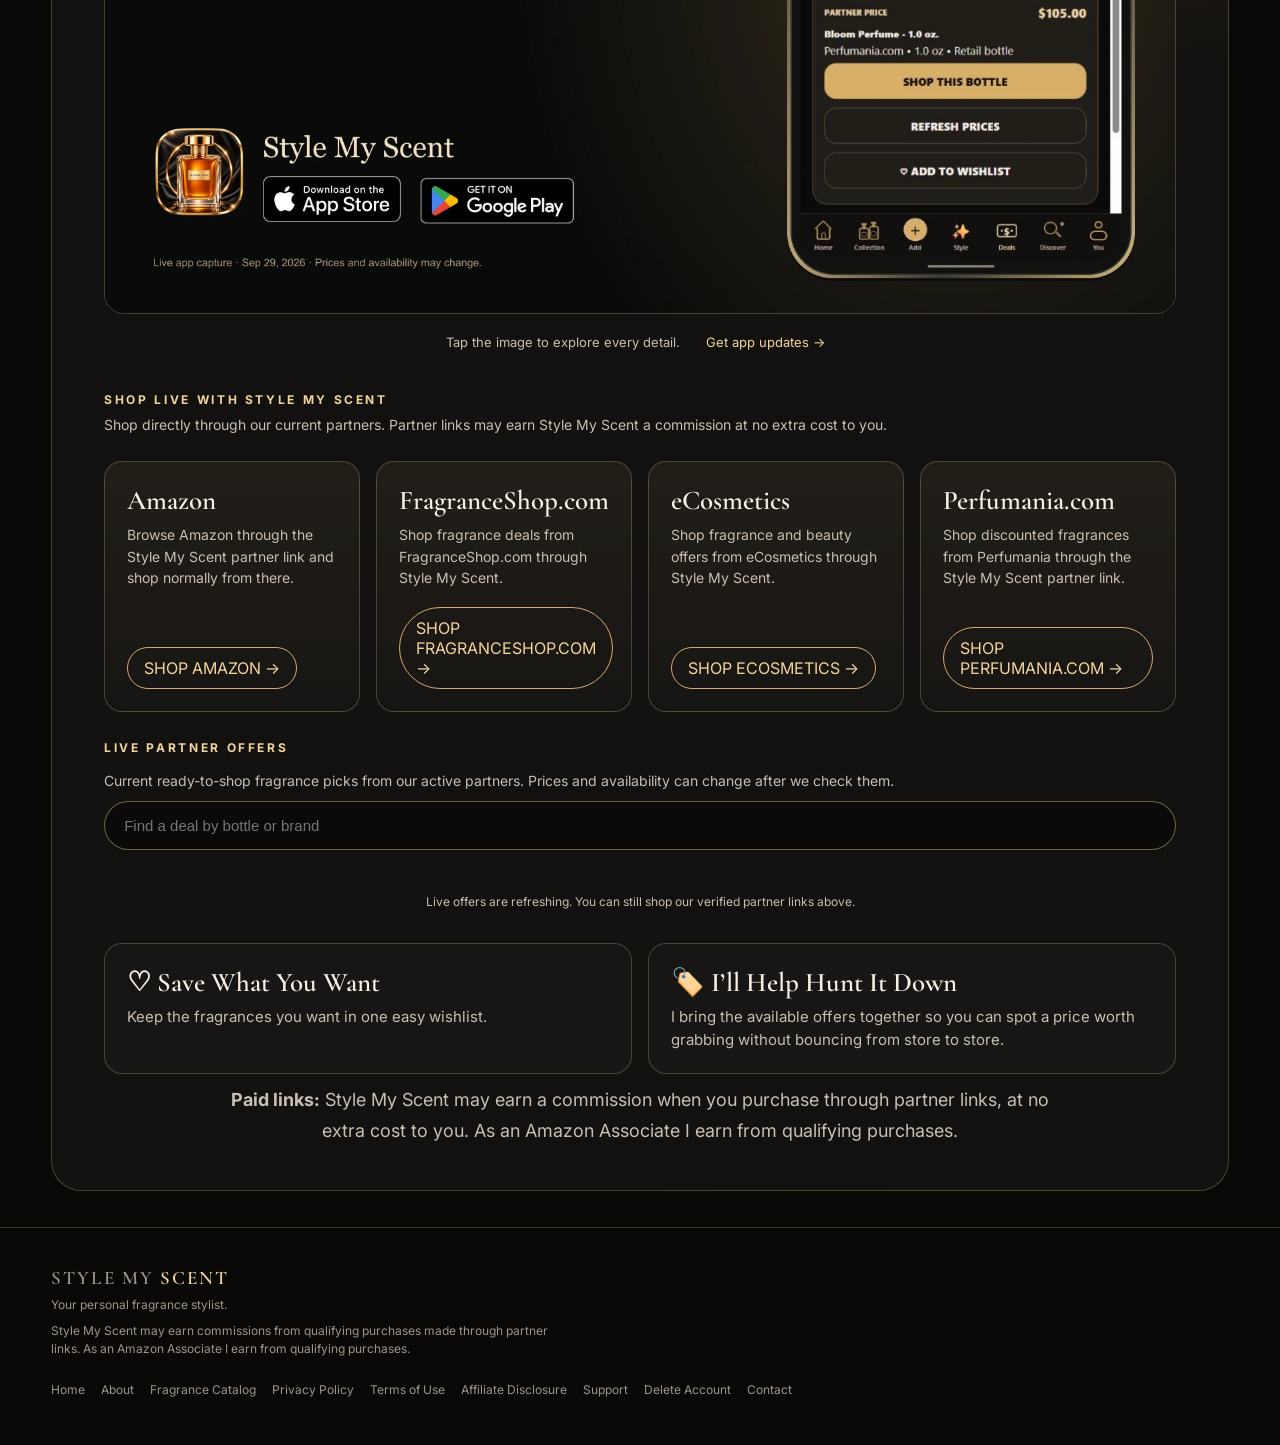
==== commit d9eee2b1: "Align homepage Discover with comparison education" ====
--- a/index.html
+++ b/index.html
@@ -156,7 +156,7 @@
   <div class="discover-feature-head center">
     <div class="eyebrow">Discover similar scents</div>
     <h2 class="section-title">SMELL EXPENSIVE. SPEND SMARTER.</h2>
-    <p class="discover-intro">Tell me a scent you love. I’ll show you the two strongest alternatives, why each match works, where they differ, how the dry-down develops, and where you can shop the bottle you want.</p>
+    <p class="discover-intro">Tell me a scent you love. I’ll show you the two strongest alternatives, then give you a Snapshot of the real overlap, a Breakdown of the opening, heart and dry-down, and an Action call for what to compare on skin before you choose.</p>
     <div class="discover-path-note"><strong>Shopping for a better-priced perfume?</strong> Stay right here and search below—I’ll compare the two strongest bottle alternatives and live shopping options. <strong>Styling what you already own?</strong> The app is where I layer your perfumes, oils, lotions and mists around your mood, plans and weather. <a href="#get-app">Get app updates →</a></div>
   </div>
 
@@ -165,7 +165,7 @@
     <div class="web-discover-example-copy">
       <div class="web-compare-kicker">SEE IT IN ACTION</div>
       <strong>Jean Paul Gaultier Ultra Male ↔ Afnan 9PM</strong>
-      <span>93% similar. I’ll show you why the match works, where the scents differ, how the dry-down develops, and where to shop either bottle.</span>
+      <span>93% similar is the reference point—not the explanation. Open the match for the Snapshot, opening/heart/dry-down Breakdown, and Addison’s Action call before you decide.</span>
     </div>
     <button id="website-discover-example" class="web-discover-btn" type="button">TRY THE 9PM EXAMPLE</button>
   </div>
@@ -180,7 +180,7 @@
   <button id="website-discover-more" class="web-discover-more" type="button" hidden>SHOW ME MORE</button>
   <div id="website-discover-detail" class="web-discover-detail" hidden></div>
 
-  <p class="comparison-note">I use similarity percentages as a shopping guide, not a lab score. Prices and availability can change after I check them.</p>
+  <p class="comparison-note">I only show an exact similarity percentage when the number has publishable support. The scent structure—not the percentage—is the reason for the match. Prices and availability can change after I check them.</p>
   <p class="comparison-note"><strong>Paid links:</strong> Style My Scent may earn a commission when you purchase through partner links, at no extra cost to you. As an Amazon Associate I earn from qualifying purchases.</p>
 </div></div></section>
 <section id="deals"><div class="wrap"><div class="deals">
@@ -232,7 +232,7 @@
   <p class="comparison-note"><strong>Paid links:</strong> Style My Scent may earn a commission when you purchase through partner links, at no extra cost to you. As an Amazon Associate I earn from qualifying purchases.</p>
 </div></div></section>
 <footer><div class="wrap foot"><div><div class="brand" style="font-size:19px">STYLE MY <span>SCENT</span></div><div style="margin-top:8px">Your personal fragrance stylist.</div><div style="margin-top:10px;max-width:520px;line-height:1.5">Style My Scent may earn commissions from qualifying purchases made through partner links. As an Amazon Associate I earn from qualifying purchases.</div></div><div class="legal"><a href="index.html">Home</a><a href="about.html">About</a><a href="fragrances.html">Fragrance Catalog</a><a href="privacy.html">Privacy Policy</a><a href="terms.html">Terms of Use</a><a href="affiliate-disclosure.html">Affiliate Disclosure</a><a href="support.html">Support</a><a href="delete-account.html">Delete Account</a><a href="contact.html">Contact</a></div></div></footer>
-<script src="discover.js?v=recovery-20260930"></script>
+<script src="discover.js?v=offer-labels-20260930-1600"></script>
 <script src="signup.js?v=launch-readiness-20260930"></script>
 
   <script src="https://www.anrdoezrs.net/am/101873859/include/joined/sid/website_deals/am.js"></script>
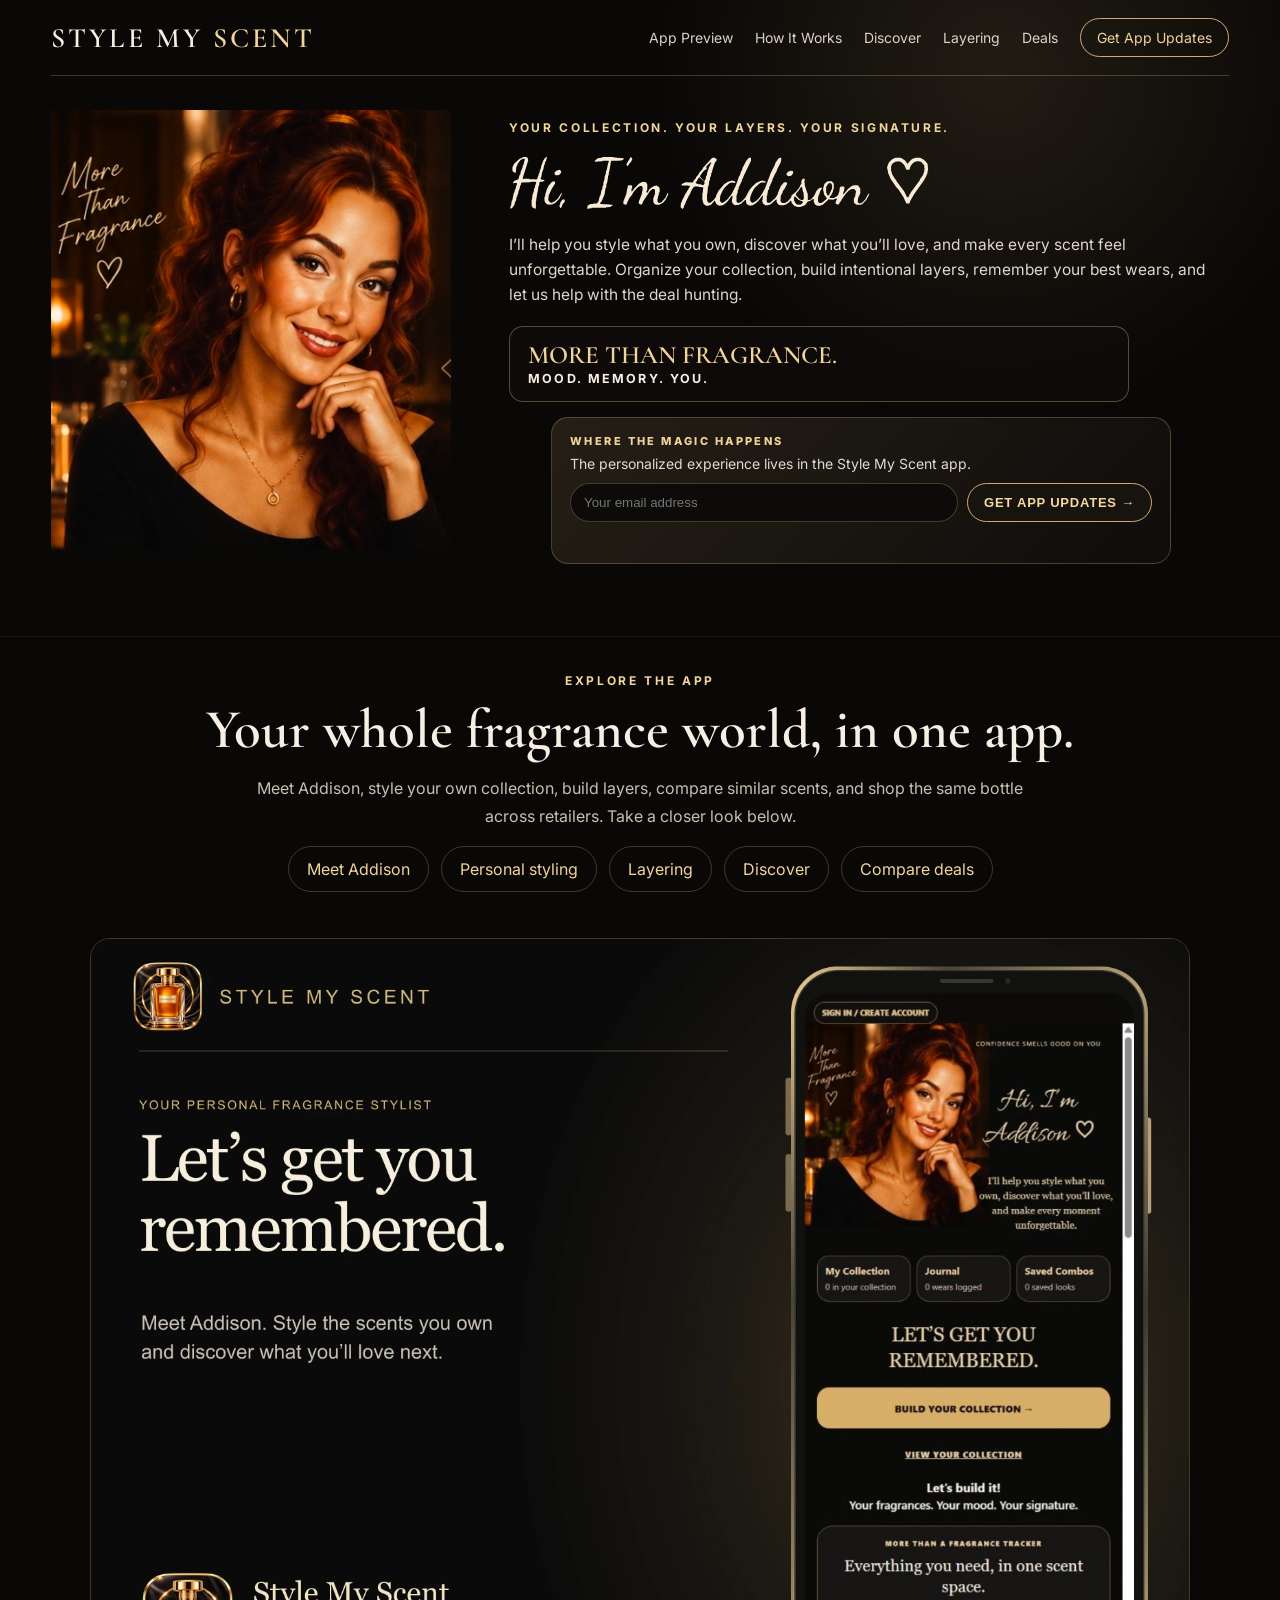
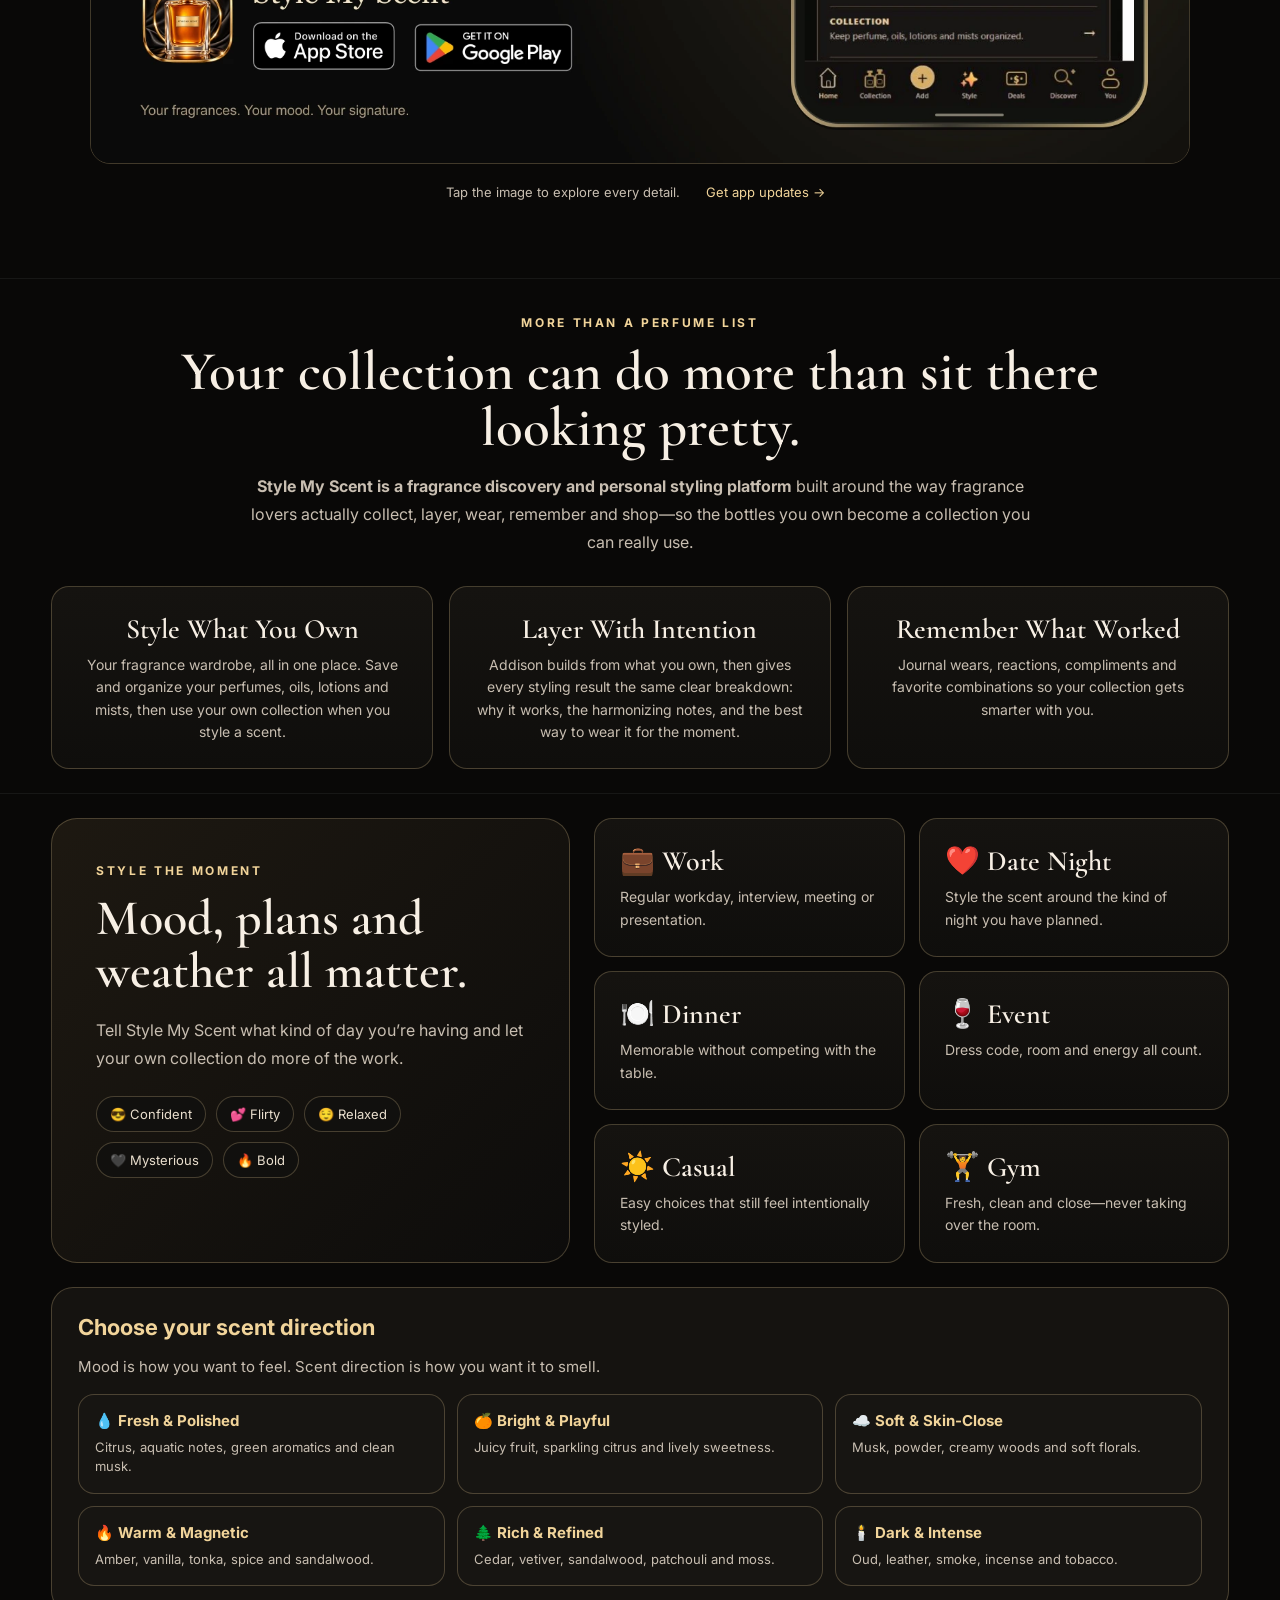
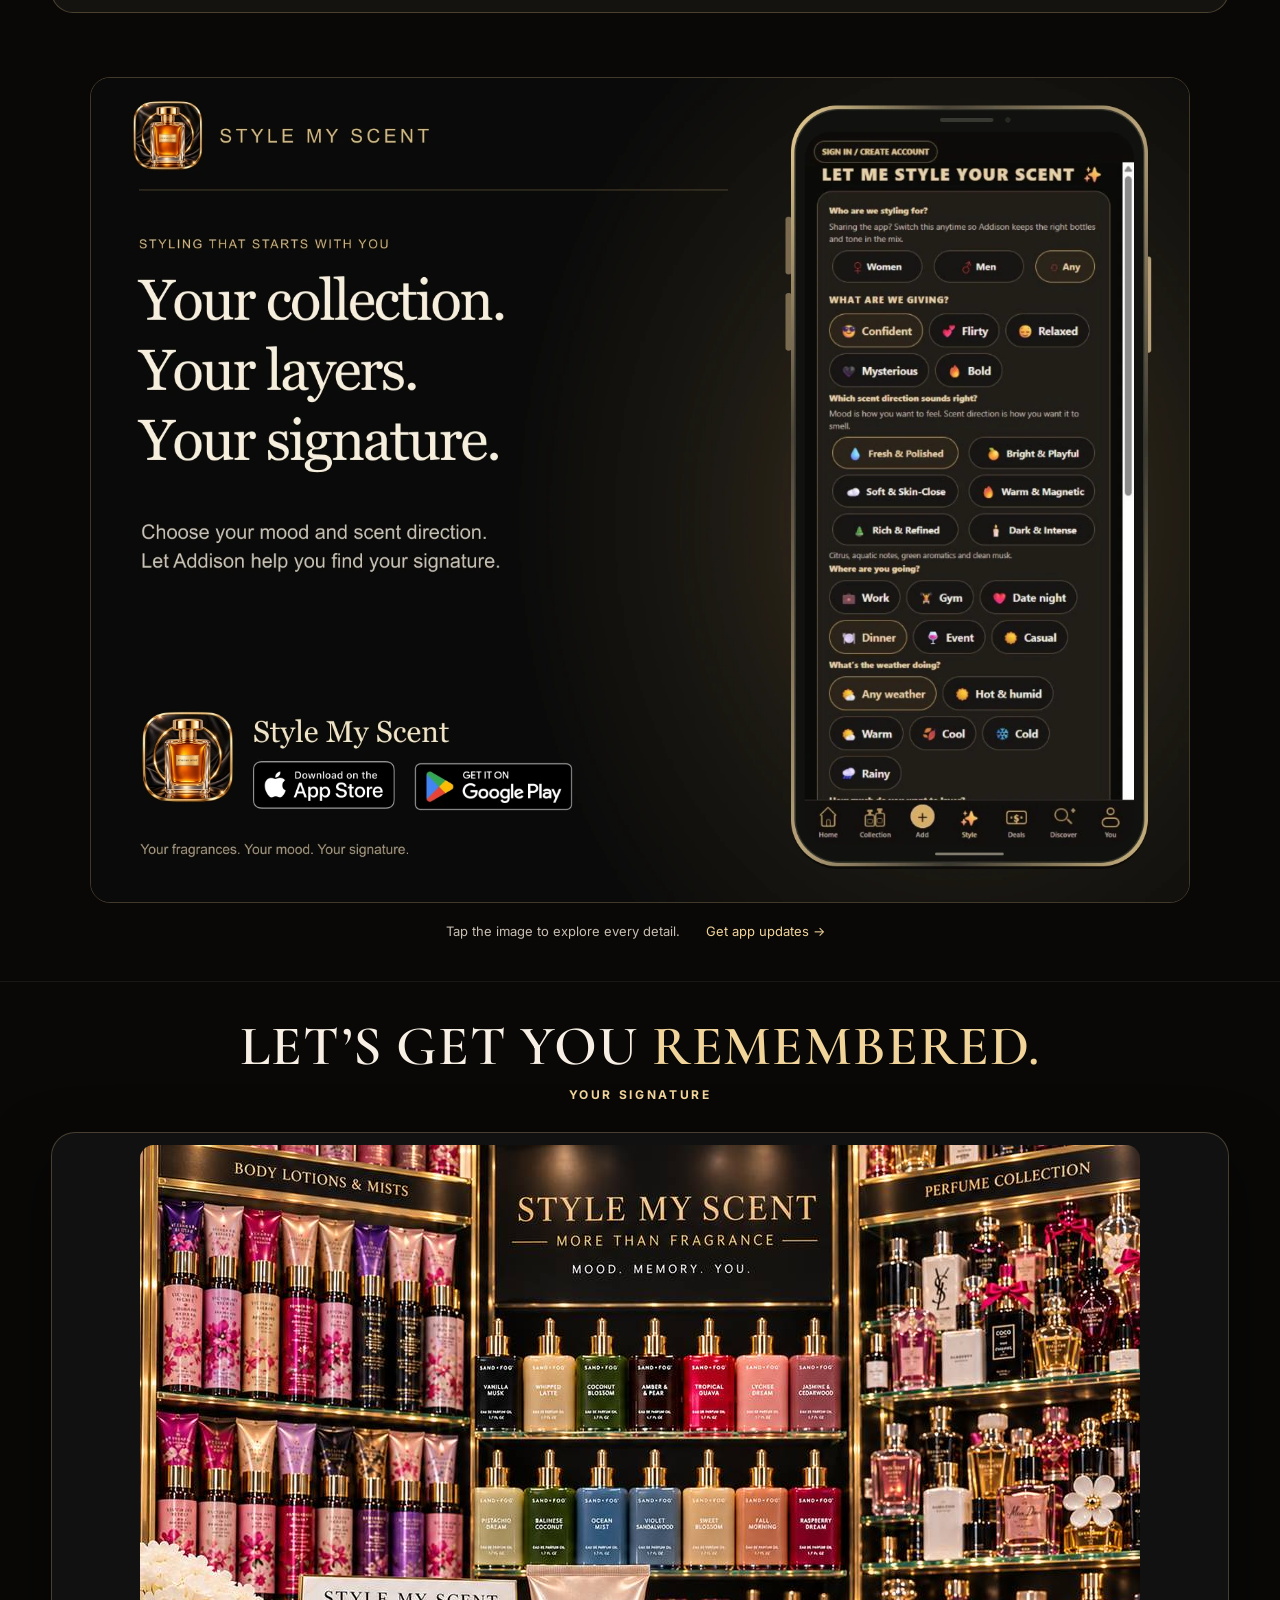
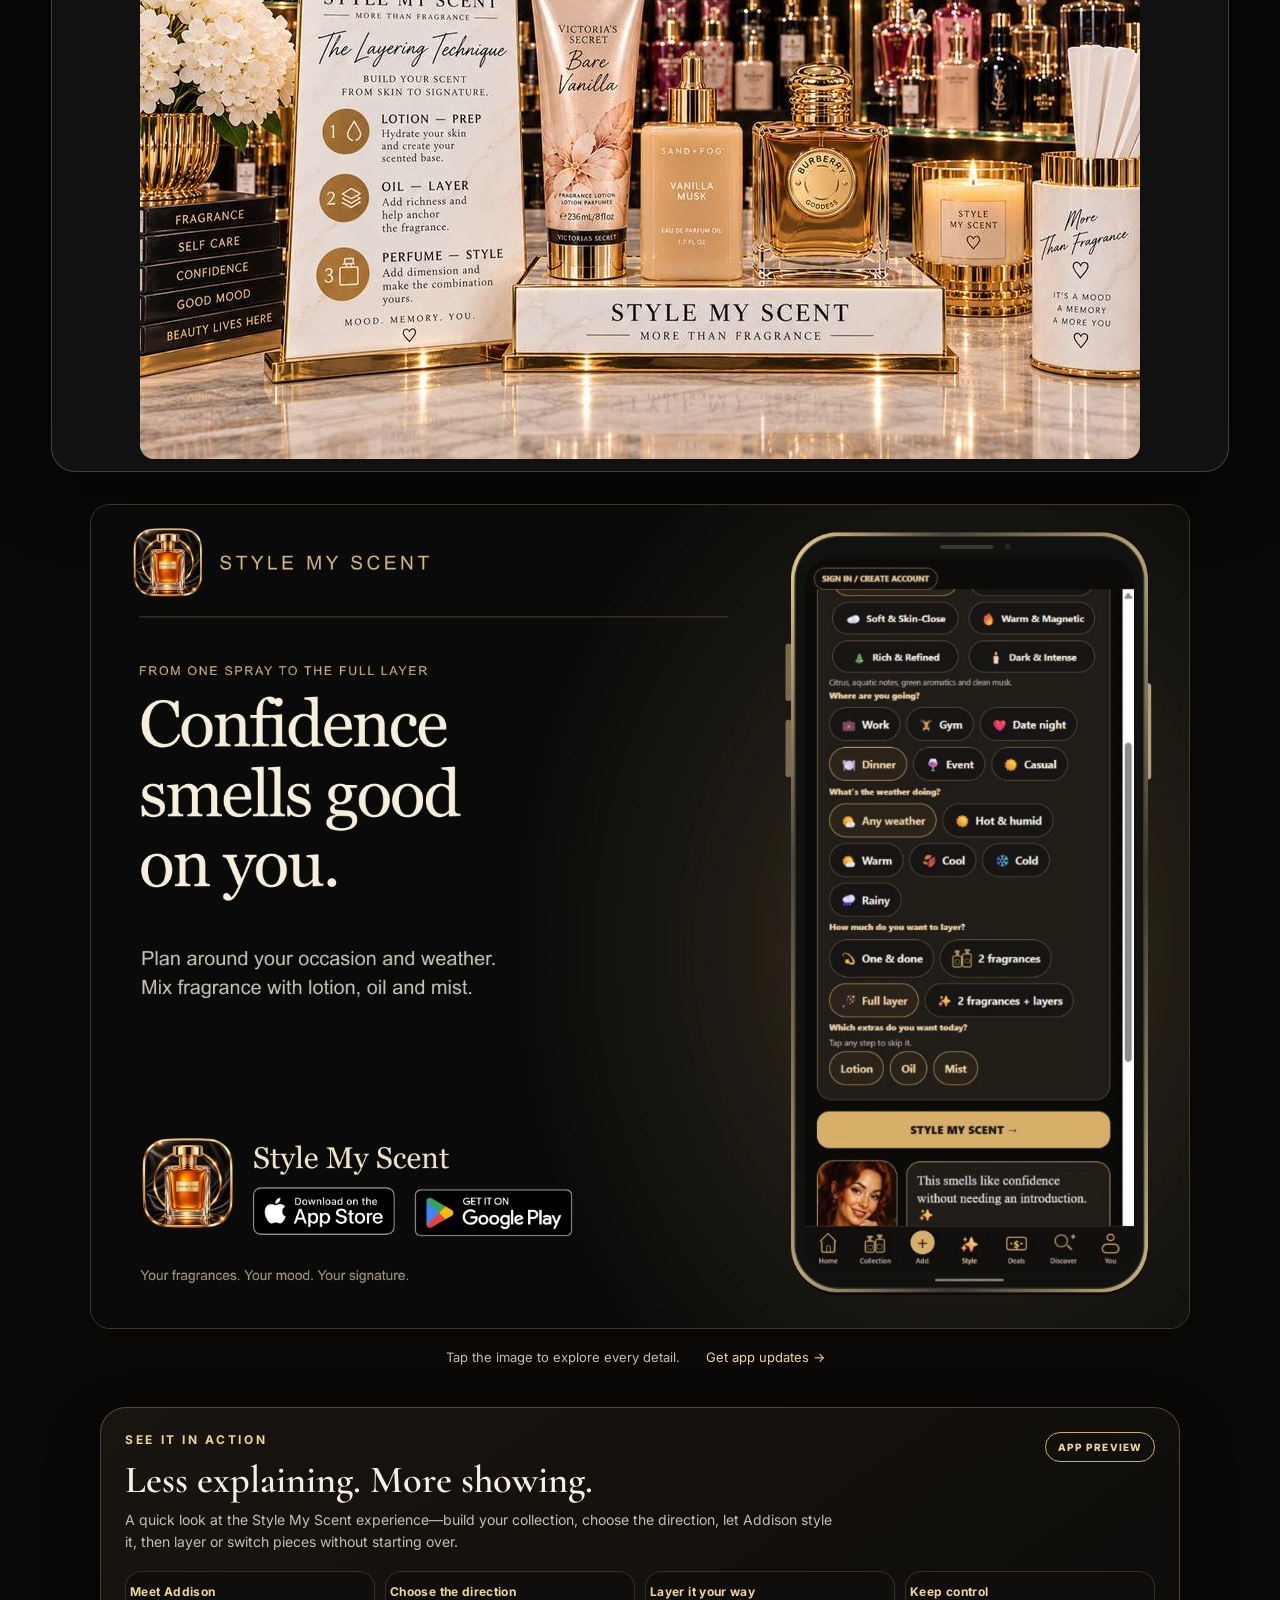
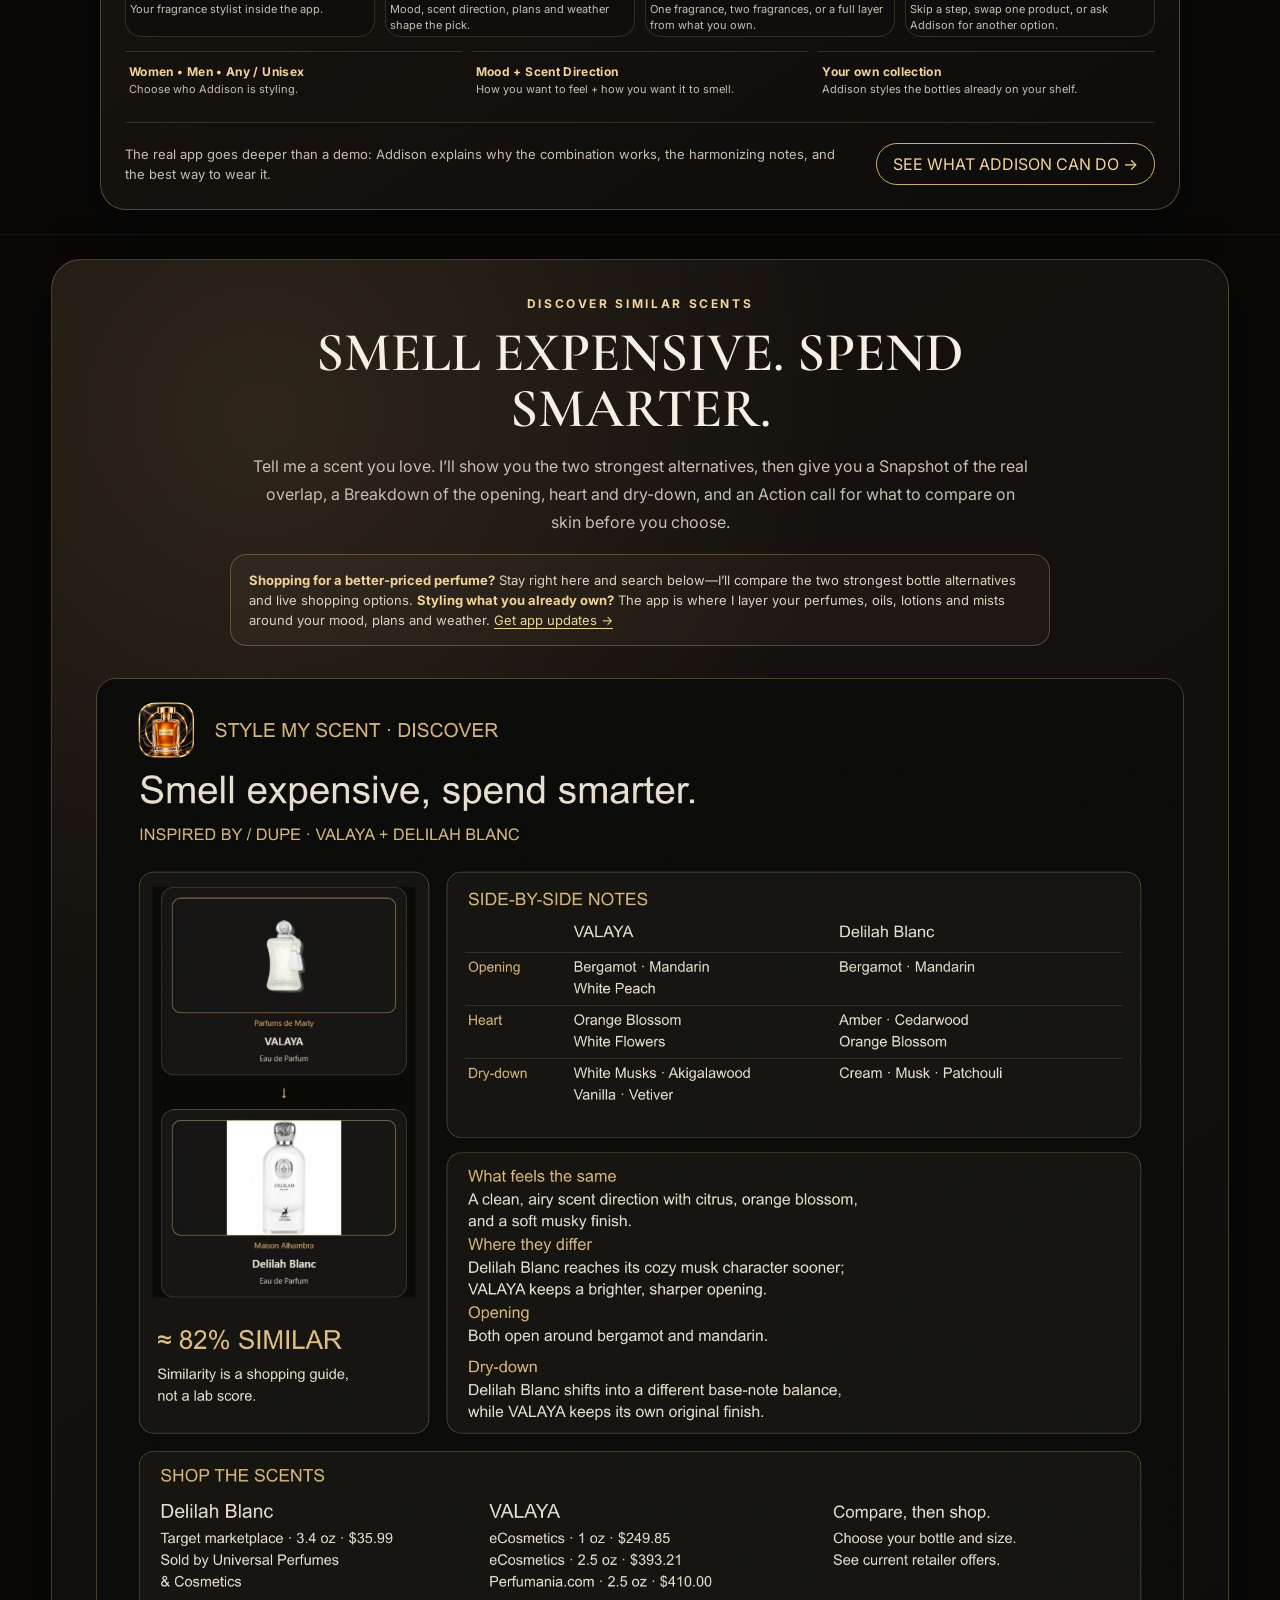
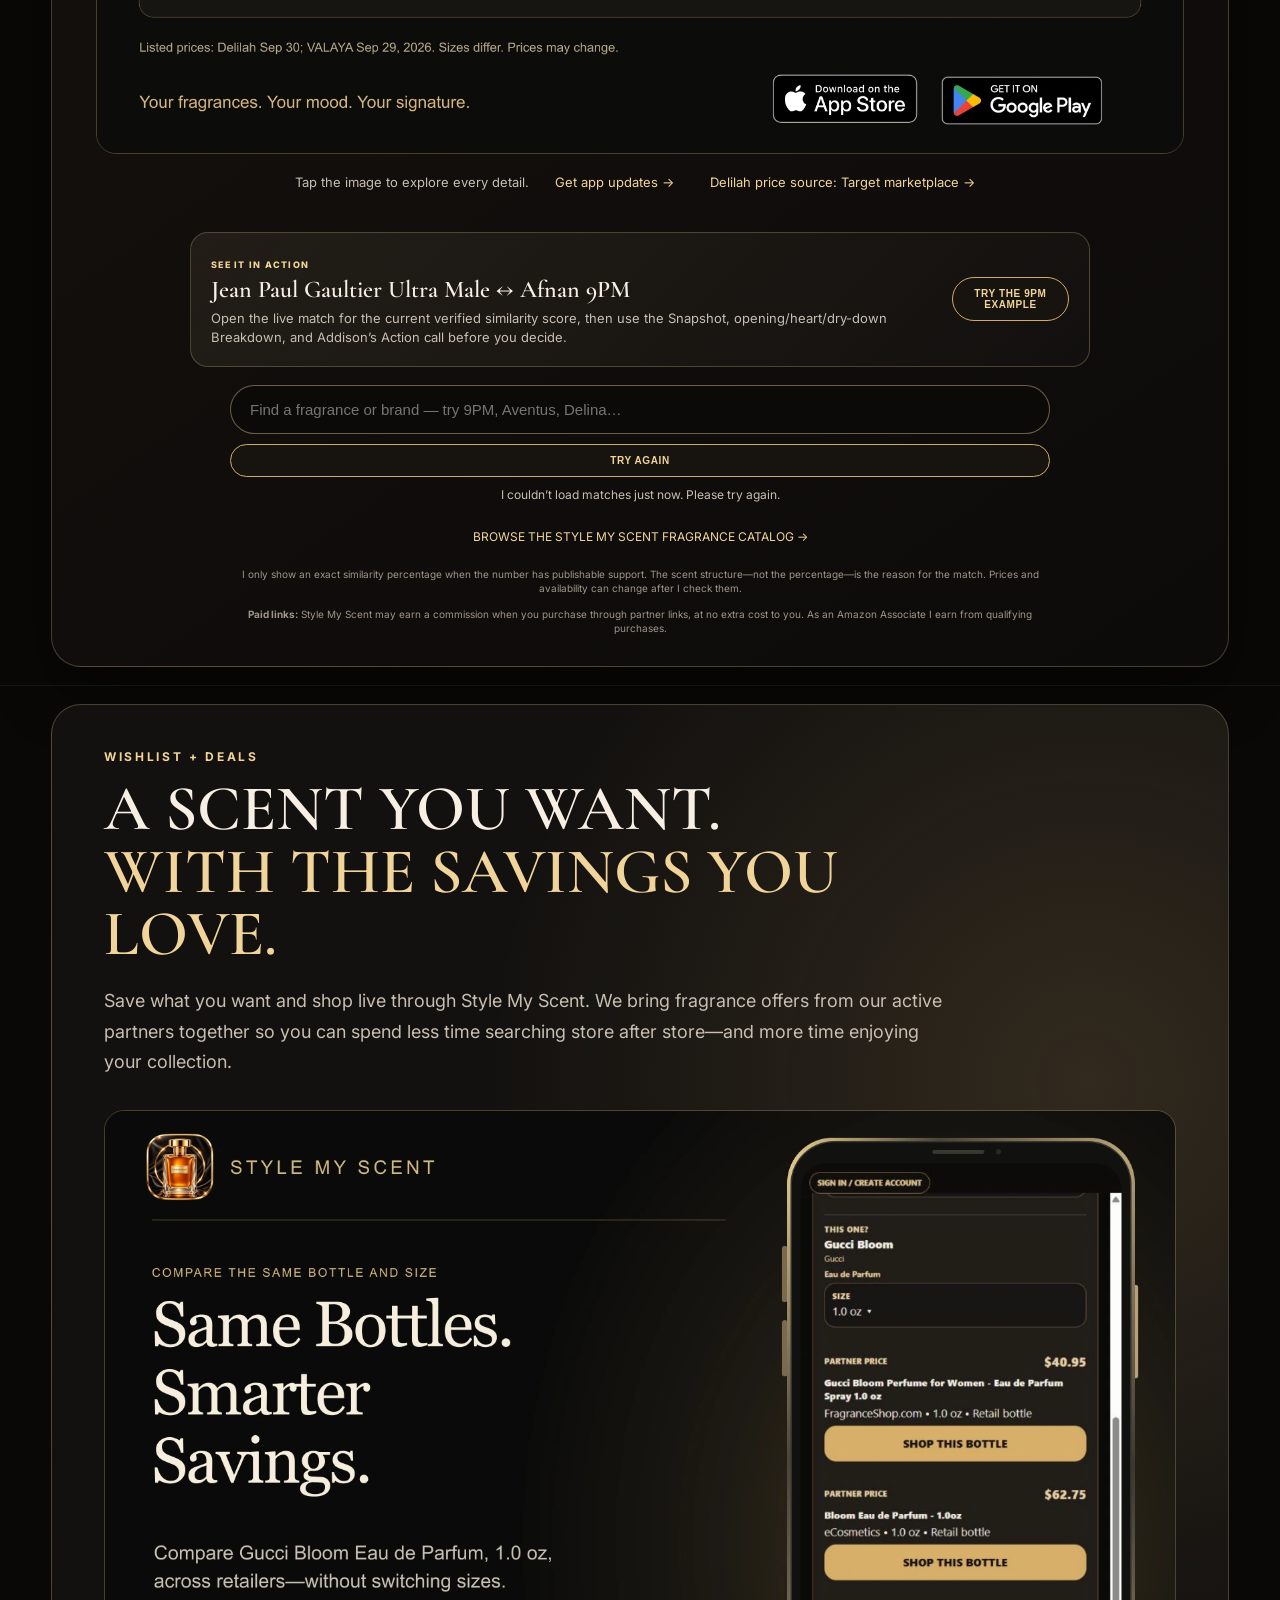
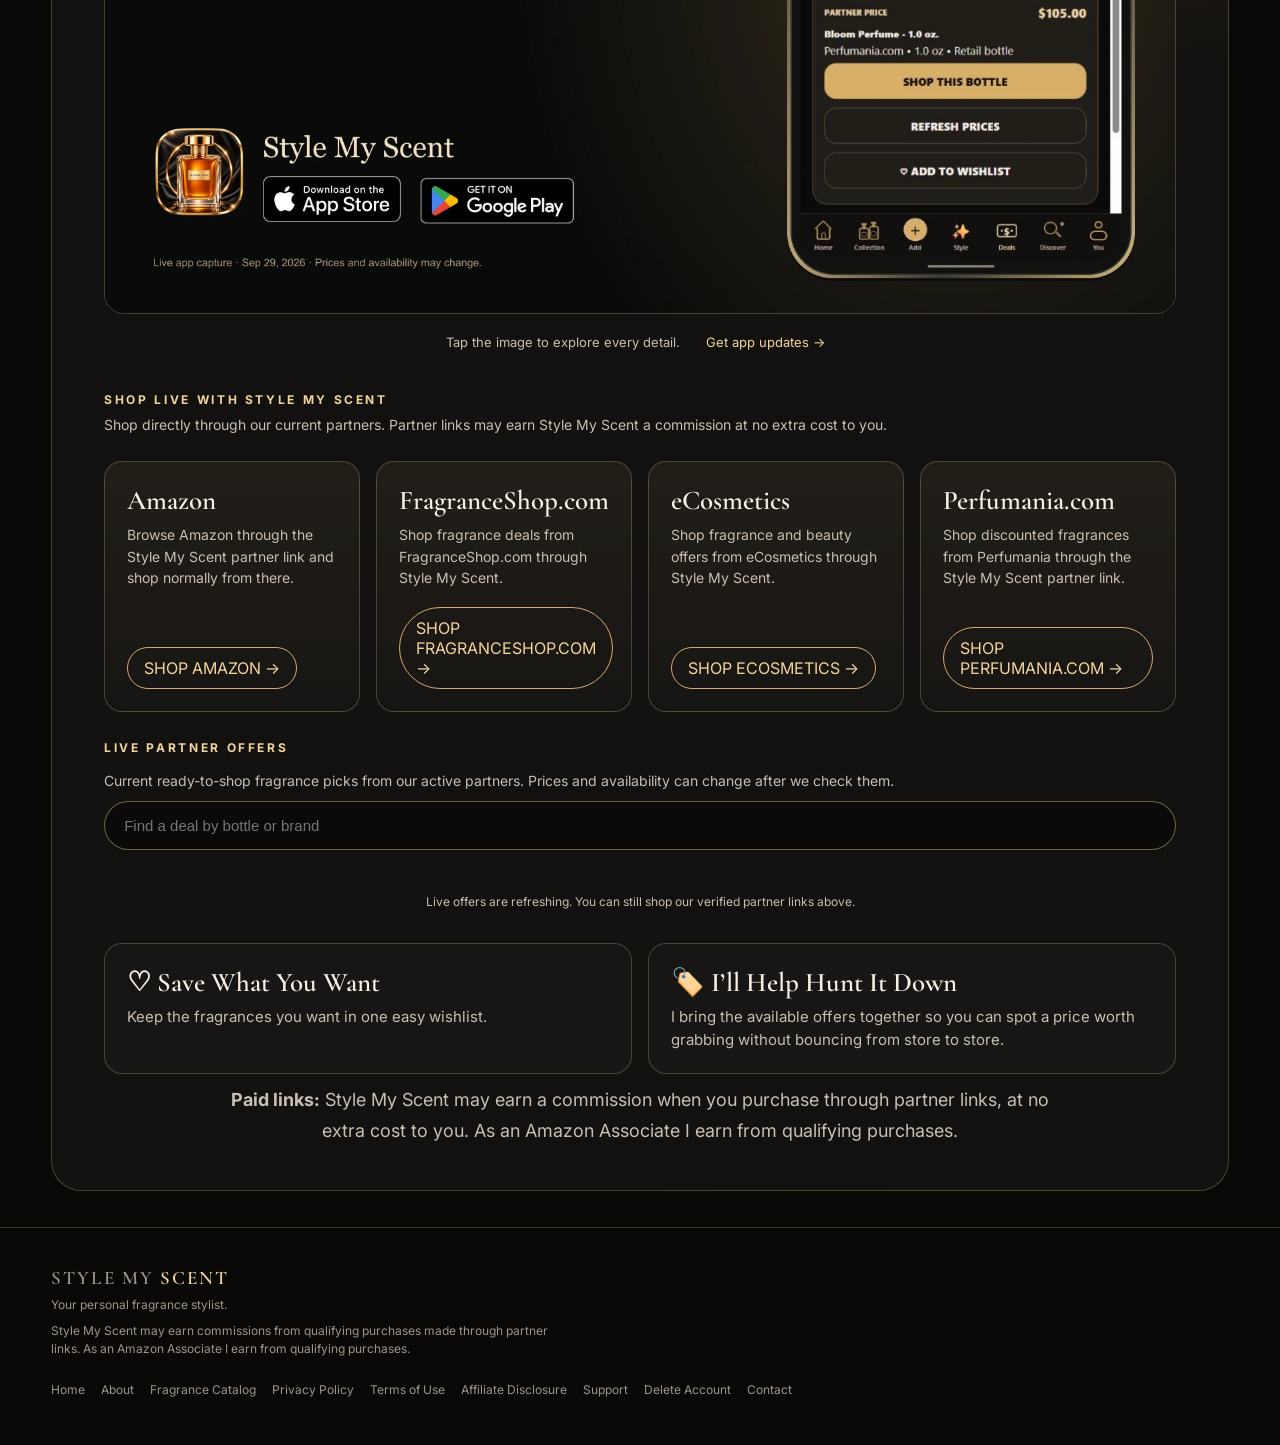
==== commit 10b2a3b2: "Remove stale static 9PM similarity score" ====
--- a/index.html
+++ b/index.html
@@ -165,7 +165,7 @@
     <div class="web-discover-example-copy">
       <div class="web-compare-kicker">SEE IT IN ACTION</div>
       <strong>Jean Paul Gaultier Ultra Male ↔ Afnan 9PM</strong>
-      <span>93% similar is the reference point—not the explanation. Open the match for the Snapshot, opening/heart/dry-down Breakdown, and Addison’s Action call before you decide.</span>
+      <span>Open the live match for the current verified similarity score, then use the Snapshot, opening/heart/dry-down Breakdown, and Addison’s Action call before you decide.</span>
     </div>
     <button id="website-discover-example" class="web-discover-btn" type="button">TRY THE 9PM EXAMPLE</button>
   </div>
